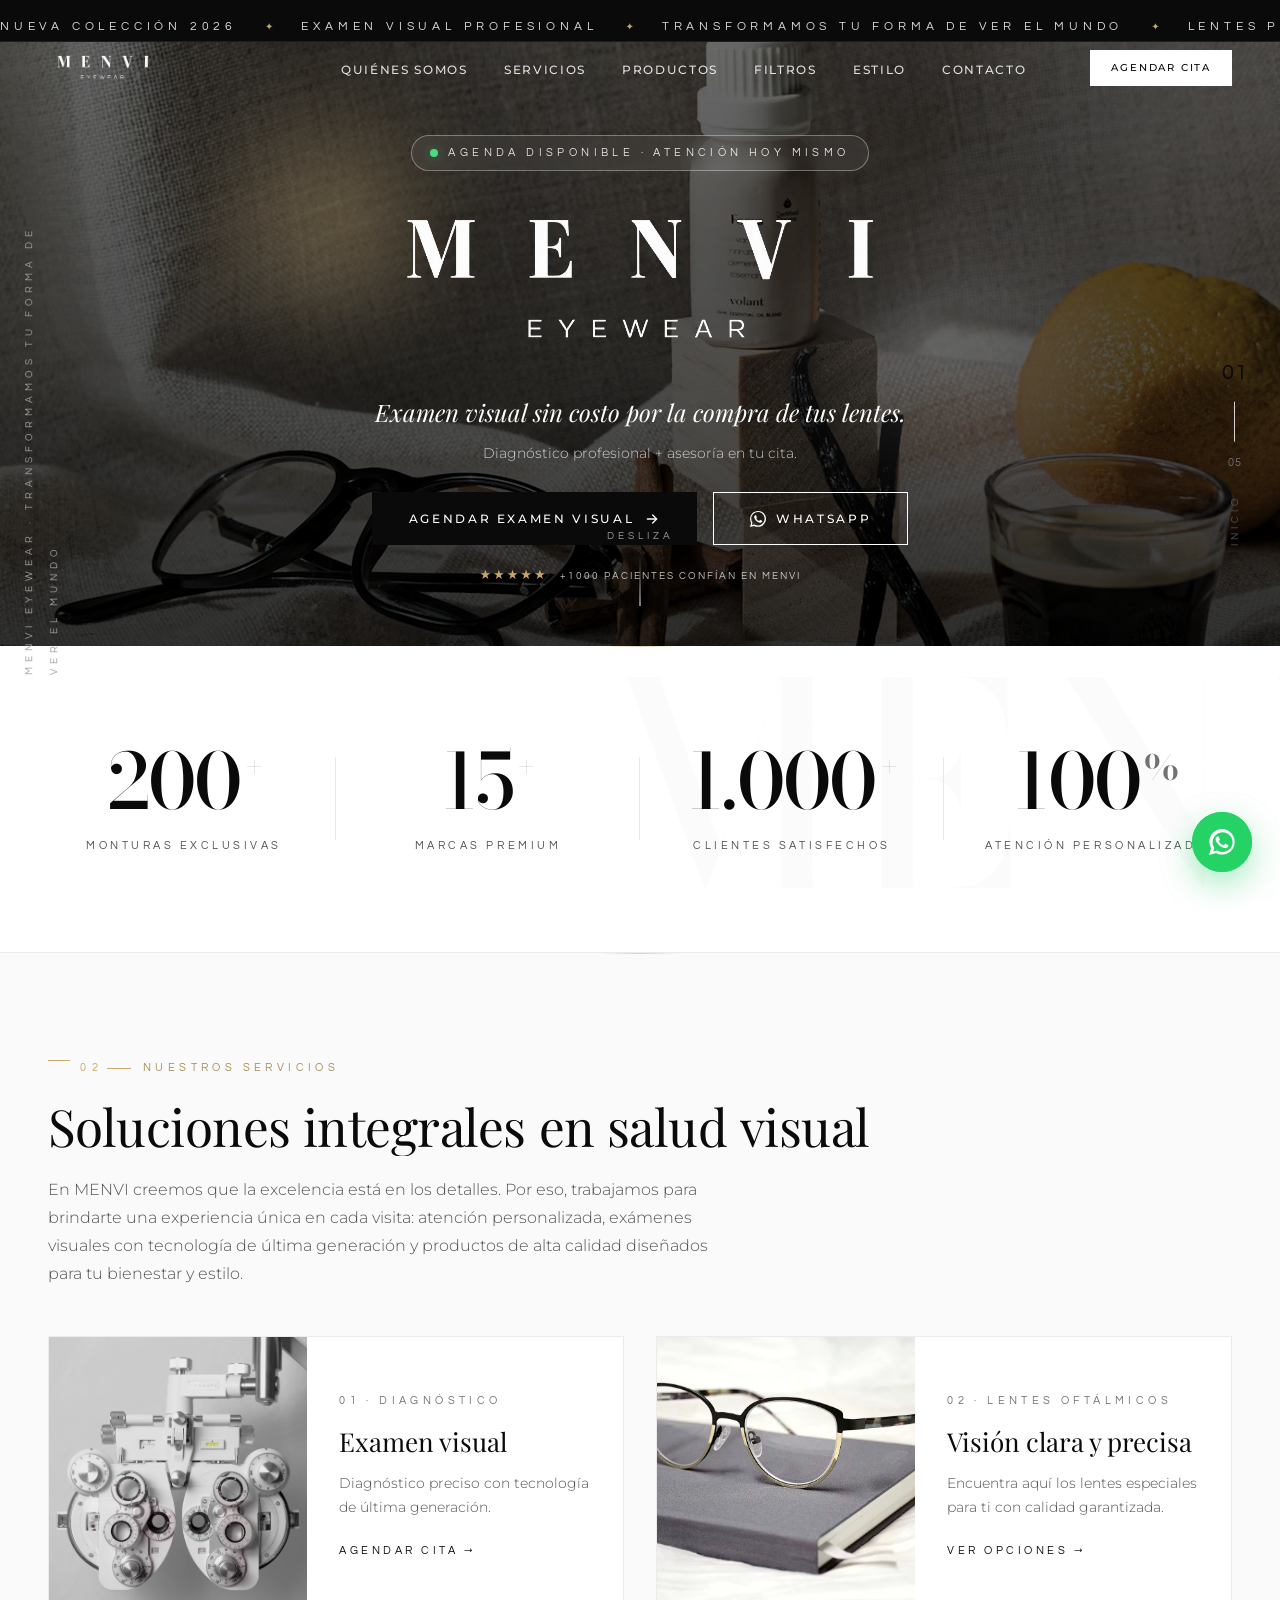
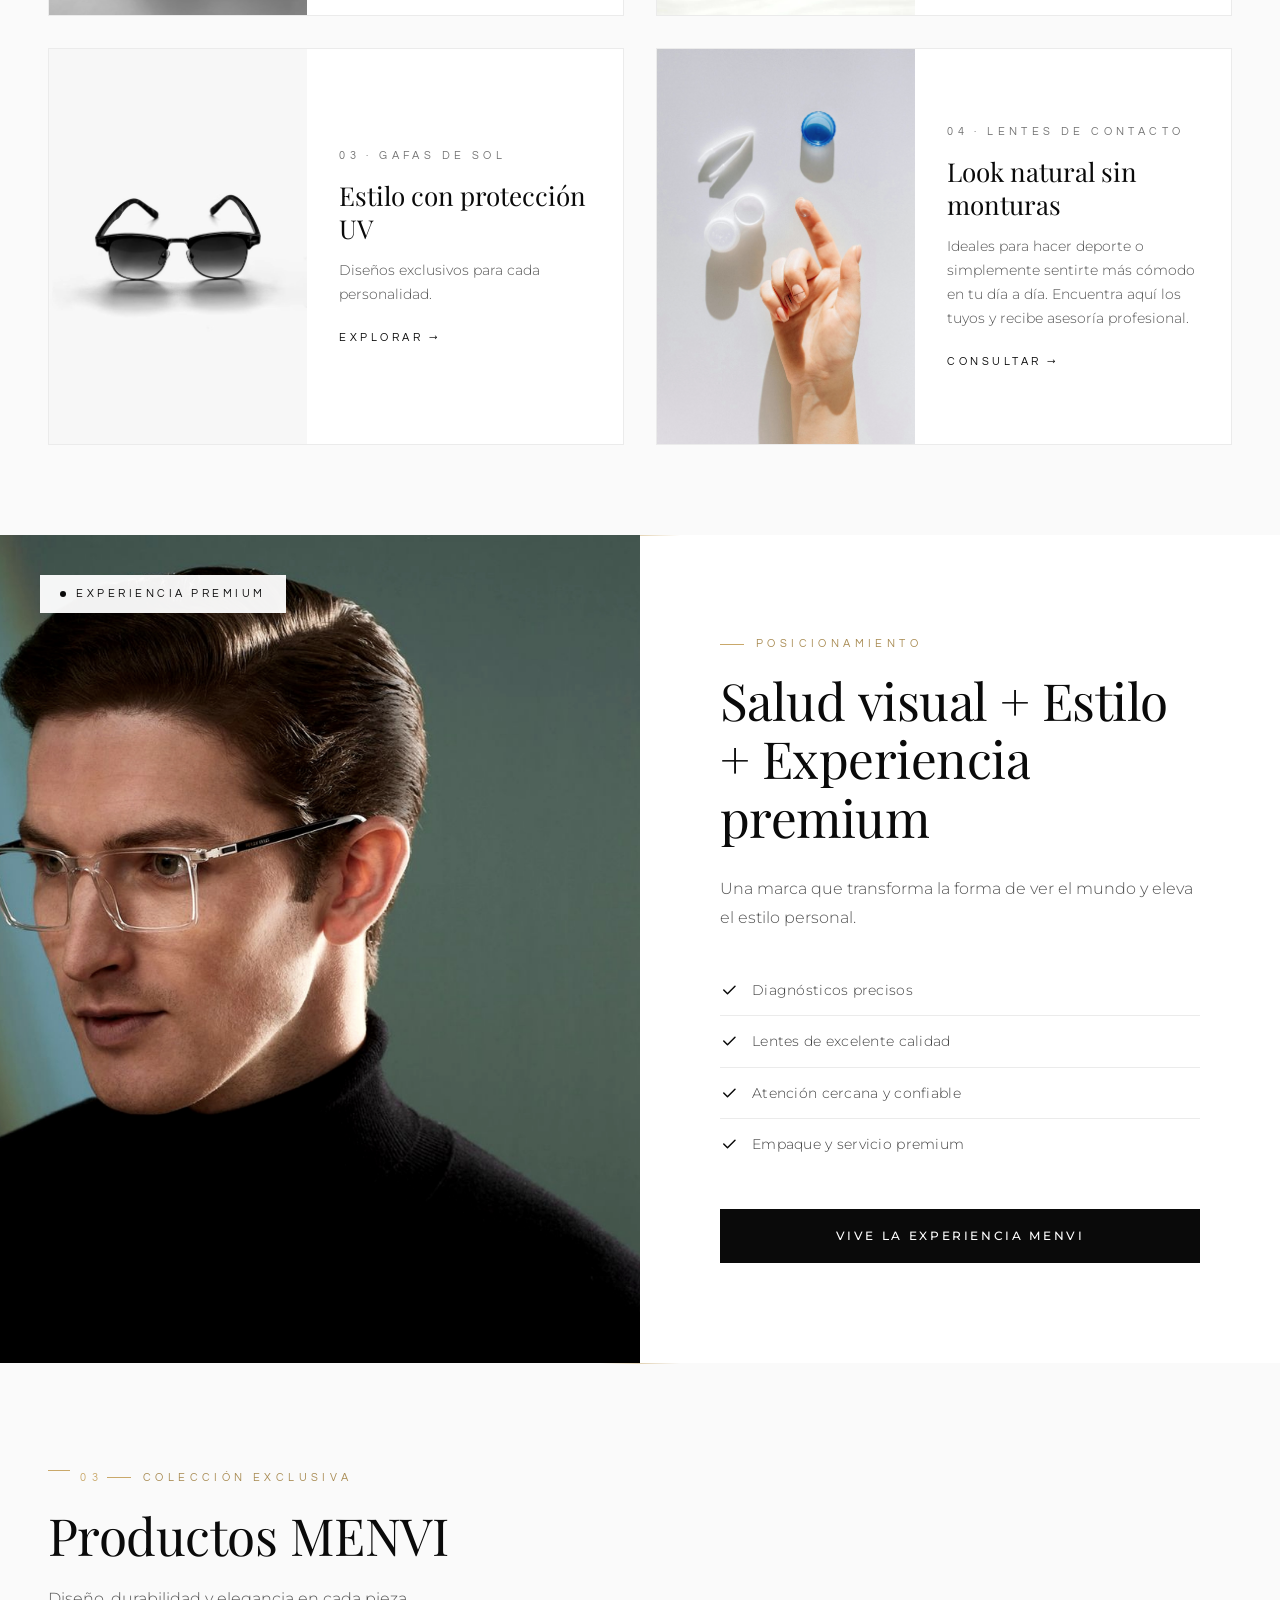
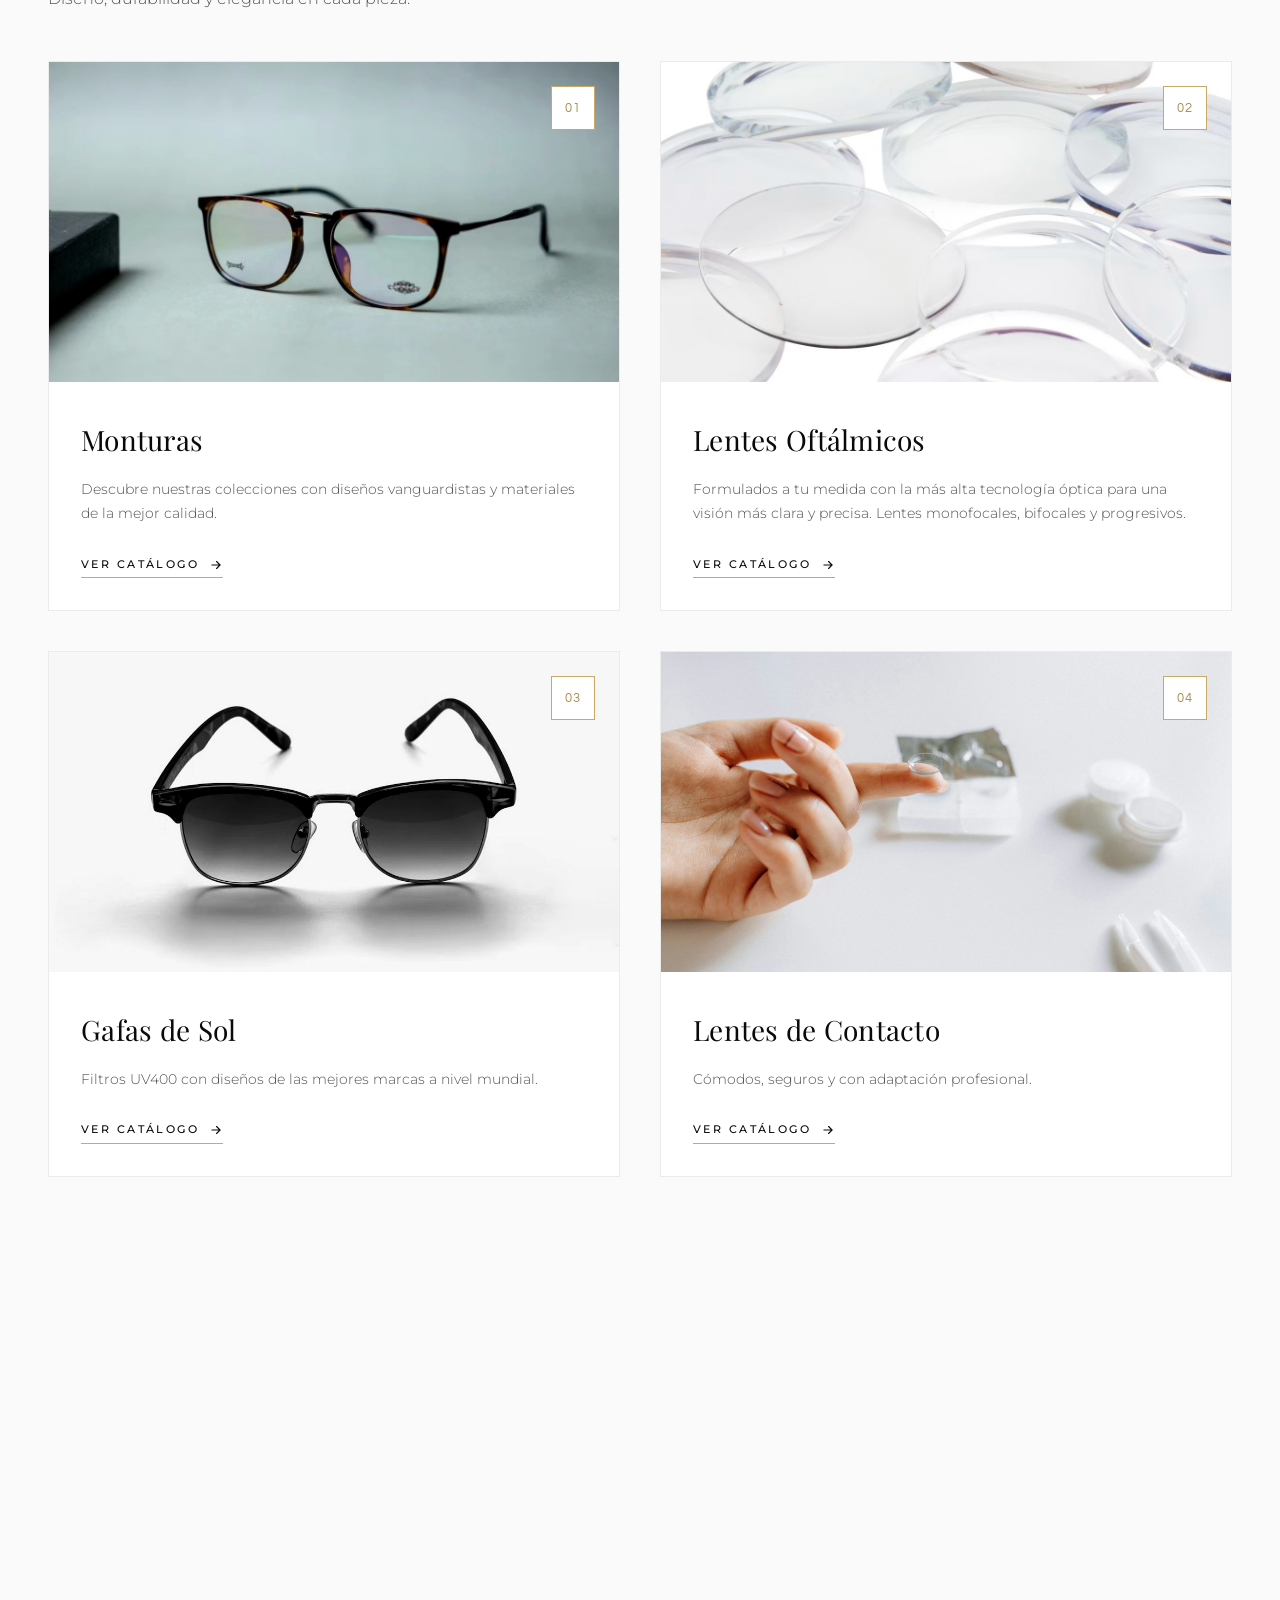
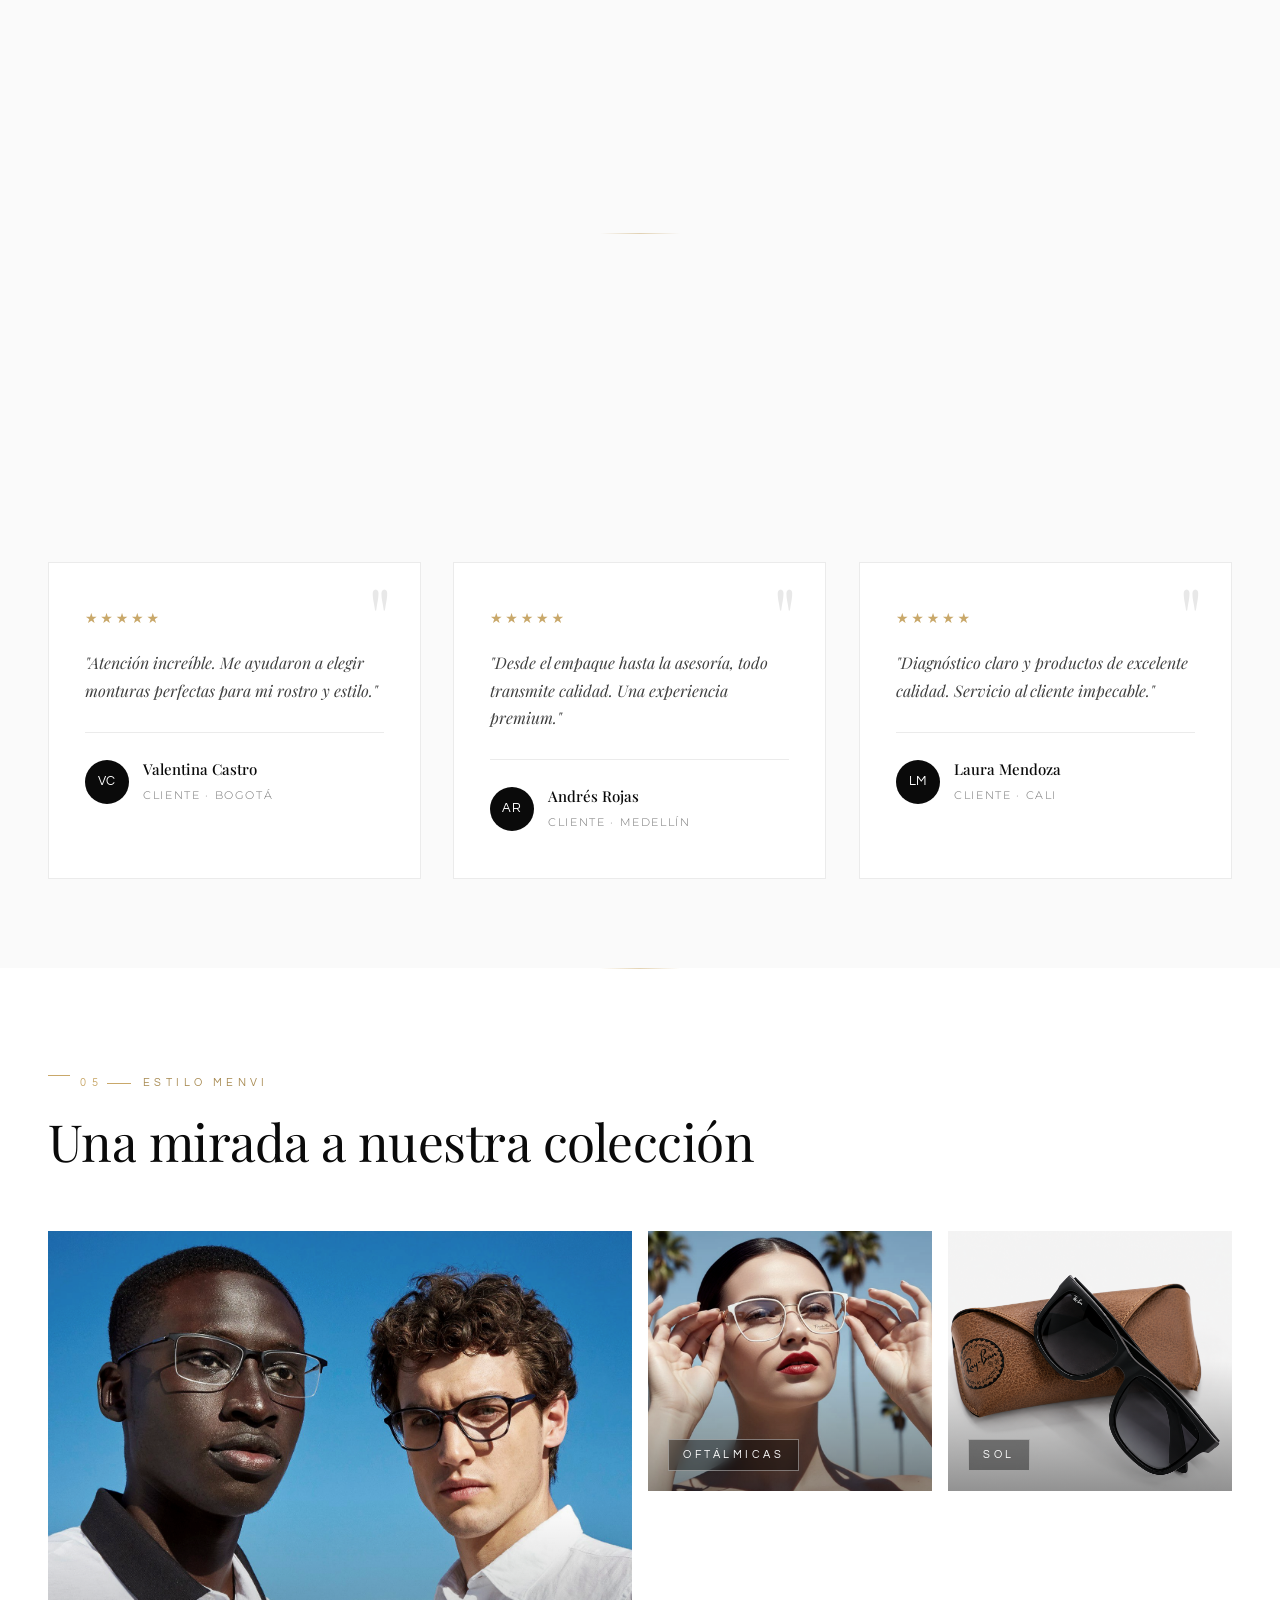
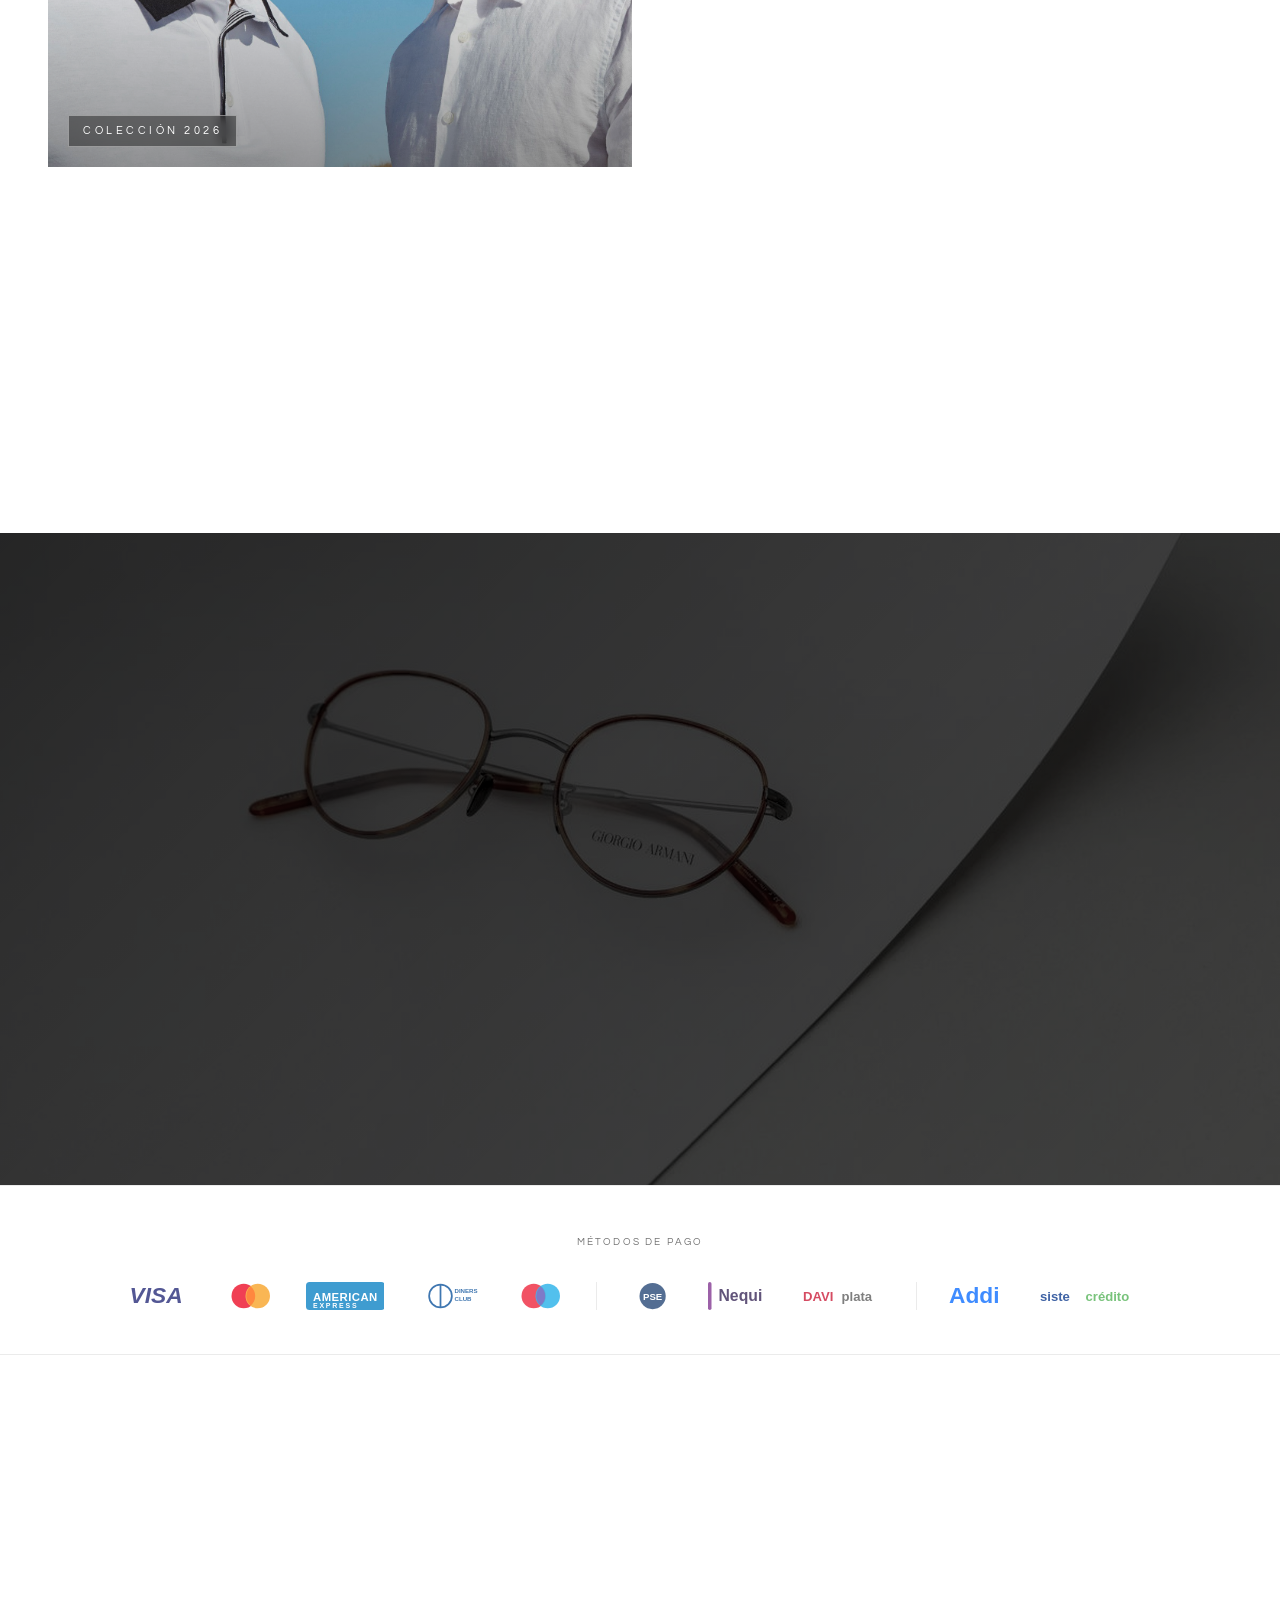
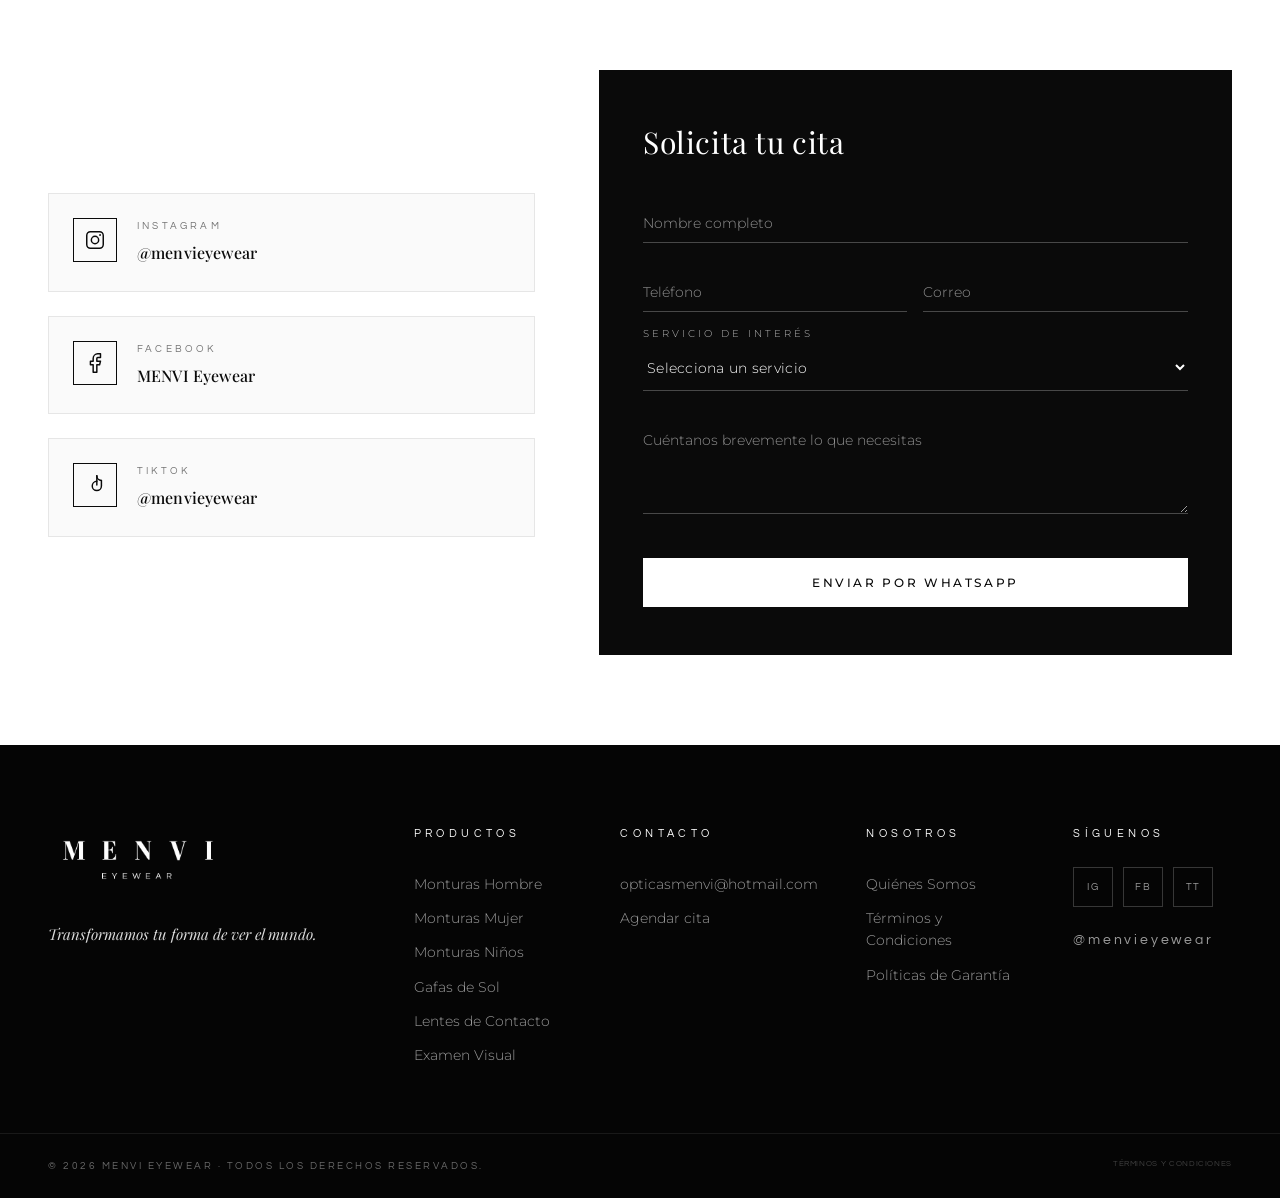
==== index.html @ a271e4ef "feat: columna NOSOTROS en footer con T&C y Políticas de Garantía Separa los enlaces legales de la co" ====
<!DOCTYPE html>
<html lang="es">
<head>
<meta charset="UTF-8" />
<meta name="viewport" content="width=device-width, initial-scale=1.0" />
<title>MENVI Eyewear · Óptica Premium · Transformamos tu forma de ver el mundo</title>
<meta name="description" content="MENVI Eyewear · Óptica moderna que integra salud visual, estilo y experiencia premium. Lentes oftálmicos y gafas de sol en Colombia." />
<link rel="preconnect" href="https://fonts.googleapis.com">
<link rel="preconnect" href="https://fonts.gstatic.com" crossorigin>
<link href="https://fonts.googleapis.com/css2?family=Bodoni+Moda:ital,opsz,wght@0,6..96,400;0,6..96,500;0,6..96,600;0,6..96,700;0,6..96,800;0,6..96,900;1,6..96,400&family=Playfair+Display:ital,wght@0,400;0,500;0,600;0,700;0,800;0,900;1,400&family=Montserrat:wght@200;300;400;500;600;700&family=Questrial&display=swap" rel="stylesheet">
<link rel="icon" type="image/png" href="LOGO.png" />
<link rel="apple-touch-icon" href="LOGO.png" />
<link rel="stylesheet" href="styles.css" />
</head>
<body>

<!-- SCROLL PROGRESS -->
<div class="scroll-progress" id="scrollProgress" aria-hidden="true"></div>

<!-- LOADER -->
<div class="loader" id="loader">
  <!-- Decorative corner brackets -->
  <span class="loader-corner loader-corner-tl"></span>
  <span class="loader-corner loader-corner-tr"></span>
  <span class="loader-corner loader-corner-bl"></span>
  <span class="loader-corner loader-corner-br"></span>

  <!-- Top label -->
  <span class="loader-top-label">M · E · N · V · I</span>

  <!-- Logo wrapper with reveal mask -->
  <div class="loader-logo">
    <div class="loader-logo-mask">
      <img src="LOGO.png" alt="MENVI Eyewear" class="loader-img" />
      <span class="loader-shimmer"></span>
    </div>
    <div class="loader-line"></div>
    <span class="loader-tagline">Transformamos tu forma de ver el mundo</span>
  </div>

  <!-- Bottom progress bar with percentage -->
  <div class="loader-progress">
    <div class="loader-bar"><div class="loader-bar-fill"></div></div>
    <span class="loader-counter" id="loaderCounter">00</span>
  </div>

  <!-- Bottom label -->
  <span class="loader-bottom-label">EYEWEAR · PREMIUM · 2026</span>
</div>

<!-- MARQUEE TICKER -->
<div class="marquee" aria-hidden="true">
  <div class="marquee-track">
    <span class="marquee-item">NUEVA COLECCIÓN 2026</span>
    <span class="marquee-dot">✦</span>
    <span class="marquee-item">EXAMEN VISUAL PROFESIONAL</span>
    <span class="marquee-dot">✦</span>
    <span class="marquee-item">TRANSFORMAMOS TU FORMA DE VER EL MUNDO</span>
    <span class="marquee-dot">✦</span>
    <span class="marquee-item">LENTES PREMIUM</span>
    <span class="marquee-dot">✦</span>
    <span class="marquee-item">DISEÑO EXCLUSIVO</span>
    <span class="marquee-dot">✦</span>
    <span class="marquee-item">NUEVA COLECCIÓN 2026</span>
    <span class="marquee-dot">✦</span>
    <span class="marquee-item">EXAMEN VISUAL PROFESIONAL</span>
    <span class="marquee-dot">✦</span>
    <span class="marquee-item">TRANSFORMAMOS TU FORMA DE VER EL MUNDO</span>
    <span class="marquee-dot">✦</span>
    <span class="marquee-item">LENTES PREMIUM</span>
    <span class="marquee-dot">✦</span>
    <span class="marquee-item">DISEÑO EXCLUSIVO</span>
    <span class="marquee-dot">✦</span>
  </div>
</div>

<!-- NAV -->
<nav class="nav" id="nav">
  <div class="nav-inner">
    <a href="#top" class="logo">
      <img src="LOGO.png" alt="MENVI Eyewear" class="logo-img" />
    </a>
    <ul class="nav-links">
      <li><a href="quienes-somos.html">Quiénes Somos</a></li>
      <li><a href="#servicios">Servicios</a></li>
      <li><a href="#productos">Productos</a></li>
      <li><a href="filtros.html">Filtros</a></li>
      <li><a href="#galeria">Estilo</a></li>
      <li><a href="#contacto">Contacto</a></li>
    </ul>
    <a href="#contacto" class="nav-cta">
      Agendar cita
    </a>
    <button class="nav-burger" id="burger" aria-label="Menú"><span></span><span></span><span></span></button>
  </div>
</nav>

<!-- VERTICAL BRAND STRIPE -->
<aside class="side-stripe" aria-hidden="true">
  <span class="side-stripe-text">MENVI EYEWEAR · TRANSFORMAMOS TU FORMA DE VER EL MUNDO</span>
</aside>

<!-- SIDE SECTION INDICATOR -->
<div class="side-indicator" id="sideIndicator" aria-hidden="true">
  <span class="side-num">01</span>
  <span class="side-divider"></span>
  <span class="side-total">06</span>
  <span class="side-label">Inicio</span>
</div>

<!-- HERO -->
<section class="hero" id="top">
  <div class="hero-bg">
    <img src="imgs2/p1-000.jpg" alt="MENVI Eyewear - Gafas premium" style="object-position: 25% 75%" />
    <div class="hero-overlay"></div>
  </div>

  <div class="hero-watermark" aria-hidden="true">MENVI</div>

  <!-- Lens flare effect -->
  <div class="lens-flare" aria-hidden="true">
    <span class="lens-flare-1"></span>
    <span class="lens-flare-2"></span>
  </div>

  <div class="hero-content">
    <span class="hero-badge">
      <span class="hero-badge-dot"></span>
      Agenda disponible · Atención hoy mismo
    </span>
    <h1 class="hero-title">
      <img src="LOGO.png" alt="MENVI Eyewear" class="hero-logo-img" />
    </h1>
    <p class="hero-sub" data-split>Examen visual sin costo por la compra de tus lentes.</p>
    <p class="hero-desc">Diagnóstico profesional + asesoría en tu cita.</p>
    <div class="hero-actions">
      <a href="#contacto" class="btn btn-dark btn-magnetic btn-pulse">
        <span>Agendar examen visual</span>
        <svg viewBox="0 0 24 24" fill="none"><path d="M5 12h14M13 6l6 6-6 6" stroke="currentColor" stroke-width="2" stroke-linecap="round"/></svg>
      </a>
      <a href="https://wa.me/573024628165?text=Hola%20MENVI%2C%20quiero%20agendar%20un%20examen%20visual" class="btn btn-outline-light btn-magnetic">
        <svg viewBox="0 0 24 24" fill="currentColor" style="width:16px;height:16px"><path d="M17.5 14.4c-.3-.1-1.7-.8-1.9-.9-.3-.1-.5-.1-.7.1-.2.3-.8.9-.9 1.1-.2.2-.3.2-.6.1-.3-.1-1.2-.4-2.3-1.4-.9-.8-1.4-1.7-1.6-2-.2-.3 0-.5.1-.6.1-.1.3-.3.4-.5.1-.2.2-.3.3-.5.1-.2 0-.4 0-.5-.1-.1-.7-1.7-.9-2.3-.2-.6-.5-.5-.7-.5h-.6c-.2 0-.5.1-.8.4-.3.3-1 1-1 2.5 0 1.5 1.1 2.9 1.2 3.1.1.2 2.1 3.2 5.1 4.5.7.3 1.3.5 1.7.6.7.2 1.4.2 1.9.1.6-.1 1.7-.7 2-1.4.3-.7.3-1.3.2-1.4 0-.1-.3-.2-.6-.4z"/><path d="M20.5 3.5C18.3 1.2 15.3 0 12.1 0 5.5 0 .1 5.4.1 12c0 2.1.6 4.2 1.6 6L0 24l6.2-1.6c1.7.9 3.7 1.4 5.8 1.4 6.6 0 12-5.4 12-12 0-3.2-1.2-6.2-3.5-8.3zM12.1 21.8c-1.9 0-3.7-.5-5.3-1.5l-.4-.2-3.7 1 1-3.6-.2-.4c-1.1-1.7-1.6-3.6-1.6-5.6 0-5.5 4.5-10 10-10 2.7 0 5.2 1 7.1 2.9 1.9 1.9 2.9 4.4 2.9 7.1.1 5.5-4.4 10.3-9.8 10.3z"/></svg>
        <span>WhatsApp</span>
      </a>
    </div>
    <div class="hero-trust">
      <div class="hero-trust-stars">★★★★★</div>
      <span>+1000 pacientes confían en MENVI</span>
    </div>
  </div>

  <div class="hero-scroll">
    <span>Desliza</span>
    <div class="hero-scroll-line"></div>
  </div>
</section>

<!-- STATS SECTION -->
<section class="stats">
  <div class="container">
    <div class="stats-grid">
      <div class="stat">
        <div class="stat-num"><span class="num" data-count="200">0</span><i>+</i></div>
        <div class="stat-label">Monturas exclusivas</div>
      </div>
      <div class="stat">
        <div class="stat-num"><span class="num" data-count="15">0</span><i>+</i></div>
        <div class="stat-label">Marcas premium</div>
      </div>
      <div class="stat">
        <div class="stat-num"><span class="num" data-count="1000">0</span><i>+</i></div>
        <div class="stat-label">Clientes satisfechos</div>
      </div>
      <div class="stat">
        <div class="stat-num"><span class="num" data-count="100">0</span><i>%</i></div>
        <div class="stat-label">Atención personalizada</div>
      </div>
    </div>
  </div>
</section>

<!-- SERVICIOS -->
<section class="servicios" id="servicios">
  <div class="container">
    <div class="section-head" data-num="02">
      <span class="kicker">Nuestros servicios</span>
      <h2 class="section-title">Soluciones integrales en salud visual</h2>
      <p class="section-sub">En MENVI creemos que la excelencia está en los detalles. Por eso, trabajamos para brindarte una experiencia única en cada visita: atención personalizada, exámenes visuales con tecnología de última generación y productos de alta calidad diseñados para tu bienestar y estilo.</p>
    </div>

    <div class="h-scroll svc-grid">

      <a href="#contacto" class="svc-card">
        <div class="svc-card-img">
          <img src="imgs2/examen-visual.jpg" alt="Examen visual MENVI" loading="lazy" />
        </div>
        <div class="svc-card-body">
          <div class="svc-card-num">01 · Diagnóstico</div>
          <h3 class="svc-card-title">Examen visual</h3>
          <p class="svc-card-text">Diagnóstico preciso con tecnología de última generación.</p>
          <span class="svc-card-link">Agendar cita →</span>
        </div>
      </a>

      <a href="#productos" class="svc-card">
        <div class="svc-card-img">
          <img src="imgs2/p1-004.jpg" alt="Lentes oftálmicos" loading="lazy" />
        </div>
        <div class="svc-card-body">
          <div class="svc-card-num">02 · Lentes oftálmicos</div>
          <h3 class="svc-card-title">Visión clara y precisa</h3>
          <p class="svc-card-text">Encuentra aquí los lentes especiales para ti con calidad garantizada.</p>
          <span class="svc-card-link">Ver opciones →</span>
        </div>
      </a>

      <a href="#productos" class="svc-card">
        <div class="svc-card-img">
          <img src="imgs2/p2-000.jpg" alt="Gafas de sol premium" loading="lazy" />
        </div>
        <div class="svc-card-body">
          <div class="svc-card-num">03 · Gafas de sol</div>
          <h3 class="svc-card-title">Estilo con protección UV</h3>
          <p class="svc-card-text">Diseños exclusivos para cada personalidad.</p>
          <span class="svc-card-link">Explorar →</span>
        </div>
      </a>

      <a href="#contacto" class="svc-card">
        <div class="svc-card-img">
          <img src="imgs2/p2-006.jpg" alt="Lentes de contacto MENVI" loading="lazy" />
        </div>
        <div class="svc-card-body">
          <div class="svc-card-num">04 · Lentes de contacto</div>
          <h3 class="svc-card-title">Look natural sin monturas</h3>
          <p class="svc-card-text">Ideales para hacer deporte o simplemente sentirte más cómodo en tu día a día. Encuentra aquí los tuyos y recibe asesoría profesional.</p>
          <span class="svc-card-link">Consultar →</span>
        </div>
      </a>

    </div>
  </div>
</section>

<!-- PROPUESTA / SPLIT -->
<section class="propuesta">
  <div class="propuesta-wrap">
    <div class="propuesta-img">
      <img src="imgs2/p2-012.jpg" alt="MENVI Eyewear experiencia" loading="lazy" />
      <div class="propuesta-tag">
        <span class="dot"></span>
        Experiencia Premium
      </div>
    </div>
    <div class="propuesta-content">
      <span class="kicker">Posicionamiento</span>
      <h2 class="section-title">Salud visual <span class="plus">+</span> Estilo <span class="plus">+</span> Experiencia premium</h2>
      <p class="propuesta-text">Una marca que transforma la forma de ver el mundo y eleva el estilo personal.</p>
      <ul class="propuesta-list">
        <li><svg viewBox="0 0 24 24" fill="none"><path d="M5 12l5 5L20 7" stroke="currentColor" stroke-width="2" stroke-linecap="round" stroke-linejoin="round"/></svg>Diagnósticos precisos</li>
        <li><svg viewBox="0 0 24 24" fill="none"><path d="M5 12l5 5L20 7" stroke="currentColor" stroke-width="2" stroke-linecap="round" stroke-linejoin="round"/></svg>Lentes de excelente calidad</li>
        <li><svg viewBox="0 0 24 24" fill="none"><path d="M5 12l5 5L20 7" stroke="currentColor" stroke-width="2" stroke-linecap="round" stroke-linejoin="round"/></svg>Atención cercana y confiable</li>
        <li><svg viewBox="0 0 24 24" fill="none"><path d="M5 12l5 5L20 7" stroke="currentColor" stroke-width="2" stroke-linecap="round" stroke-linejoin="round"/></svg>Empaque y servicio premium</li>
      </ul>
      <a href="#contacto" class="btn btn-dark">Vive la experiencia MENVI</a>
    </div>
  </div>
</section>

<!-- PRODUCTOS -->
<section class="productos" id="productos">
  <div class="productos-wrap">
    <div class="section-head" data-num="03">
      <span class="kicker">Colección exclusiva</span>
      <h2 class="section-title">Productos MENVI</h2>
      <p class="section-sub">Diseño, durabilidad y elegancia en cada pieza.</p>
    </div>

    <div class="h-scroll prod-grid">

      <article class="prod-card">
        <div class="prod-card-img">
          <img src="imgs2/p1-002.jpg" alt="Monturas oftálmicas" loading="lazy" />
          <span class="prod-card-badge">01</span>
        </div>
        <div class="prod-card-body">
          <h3 class="prod-card-title">Monturas</h3>
          <p class="prod-card-text">Descubre nuestras colecciones con diseños vanguardistas y materiales de la mejor calidad.</p>
          <a href="#contacto" class="btn-link">Ver catálogo
            <svg viewBox="0 0 24 24" fill="none"><path d="M5 12h14M13 6l6 6-6 6" stroke="currentColor" stroke-width="2" stroke-linecap="round"/></svg>
          </a>
        </div>
      </article>

      <article class="prod-card">
        <div class="prod-card-img">
          <img src="imgs2/oftalmicos.png" alt="Lentes oftálmicos" loading="lazy" />
          <span class="prod-card-badge">02</span>
        </div>
        <div class="prod-card-body">
          <h3 class="prod-card-title">Lentes Oftálmicos</h3>
          <p class="prod-card-text">Formulados a tu medida con la más alta tecnología óptica para una visión más clara y precisa. Lentes monofocales, bifocales y progresivos.</p>
          <a href="#contacto" class="btn-link">Ver catálogo
            <svg viewBox="0 0 24 24" fill="none"><path d="M5 12h14M13 6l6 6-6 6" stroke="currentColor" stroke-width="2" stroke-linecap="round"/></svg>
          </a>
        </div>
      </article>

      <article class="prod-card">
        <div class="prod-card-img">
          <img src="imgs2/p2-000.jpg" alt="Gafas de sol" loading="lazy" />
          <span class="prod-card-badge">03</span>
        </div>
        <div class="prod-card-body">
          <h3 class="prod-card-title">Gafas de Sol</h3>
          <p class="prod-card-text">Filtros UV400 con diseños de las mejores marcas a nivel mundial.</p>
          <a href="#contacto" class="btn-link">Ver catálogo
            <svg viewBox="0 0 24 24" fill="none"><path d="M5 12h14M13 6l6 6-6 6" stroke="currentColor" stroke-width="2" stroke-linecap="round"/></svg>
          </a>
        </div>
      </article>

      <article class="prod-card">
        <div class="prod-card-img">
          <img src="imgs2/p2-007.jpg" alt="Lentes de contacto" loading="lazy" />
          <span class="prod-card-badge">04</span>
        </div>
        <div class="prod-card-body">
          <h3 class="prod-card-title">Lentes de Contacto</h3>
          <p class="prod-card-text">Cómodos, seguros y con adaptación profesional.</p>
          <a href="#contacto" class="btn-link">Ver catálogo
            <svg viewBox="0 0 24 24" fill="none"><path d="M5 12h14M13 6l6 6-6 6" stroke="currentColor" stroke-width="2" stroke-linecap="round"/></svg>
          </a>
        </div>
      </article>

      <article class="prod-card">
        <div class="prod-card-img">
          <img src="imgs2/filtros.png" alt="Filtros para lentes" loading="lazy" style="object-position: center" />
          <span class="prod-card-badge">05</span>
        </div>
        <div class="prod-card-body">
          <h3 class="prod-card-title">Filtros</h3>
          <p class="prod-card-text">Antirreflejo, fotosensible, transitions, filtro azul, rojo, amarillo y naranja.</p>
          <a href="#contacto" class="btn-link">Ver catálogo
            <svg viewBox="0 0 24 24" fill="none"><path d="M5 12h14M13 6l6 6-6 6" stroke="currentColor" stroke-width="2" stroke-linecap="round"/></svg>
          </a>
        </div>
      </article>

    </div>
  </div>
</section>

<!-- TESTIMONIOS -->
<section class="testimonios">
  <div class="testimonios-wrap">
    <div class="section-head center" data-num="04">
      <span class="kicker">Experiencias reales</span>
      <h2 class="section-title">Lo que dicen nuestros pacientes</h2>
    </div>

    <div class="h-scroll test-grid">

      <article class="test-card">
        <div class="test-stars">★★★★★</div>
        <p class="test-text">"Atención increíble. Me ayudaron a elegir monturas perfectas para mi rostro y estilo."</p>
        <div class="test-author">
          <div class="test-avatar">VC</div>
          <div>
            <b>Valentina Castro</b>
            <span>Cliente · Bogotá</span>
          </div>
        </div>
      </article>

      <article class="test-card">
        <div class="test-stars">★★★★★</div>
        <p class="test-text">"Desde el empaque hasta la asesoría, todo transmite calidad. Una experiencia premium."</p>
        <div class="test-author">
          <div class="test-avatar">AR</div>
          <div>
            <b>Andrés Rojas</b>
            <span>Cliente · Medellín</span>
          </div>
        </div>
      </article>

      <article class="test-card">
        <div class="test-stars">★★★★★</div>
        <p class="test-text">"Diagnóstico claro y productos de excelente calidad. Servicio al cliente impecable."</p>
        <div class="test-author">
          <div class="test-avatar">LM</div>
          <div>
            <b>Laura Mendoza</b>
            <span>Cliente · Cali</span>
          </div>
        </div>
      </article>

    </div>
  </div>
</section>

<!-- GALERIA -->
<section class="galeria" id="galeria">
  <div class="galeria-wrap">
    <div class="section-head" data-num="05">
      <span class="kicker">Estilo MENVI</span>
      <h2 class="section-title">Una mirada a nuestra colección</h2>
    </div>

    <div class="h-scroll h-scroll-pair gal-grid">
      <div class="gal-item wide">
        <img src="imgs2/p2-011.jpg" alt="Colección MENVI" loading="lazy" />
        <span class="gal-item-tag">Colección 2026</span>
      </div>
      <div class="gal-item">
        <img src="imgs2/p2-003.jpg" alt="Monturas elegantes" loading="lazy" />
        <span class="gal-item-tag">Oftálmicas</span>
      </div>
      <div class="gal-item">
        <img src="imgs2/sol1.png" alt="Gafas de sol" loading="lazy" />
        <span class="gal-item-tag">Sol</span>
      </div>
      <div class="gal-item">
        <img src="imgs2/p1-005.jpg" alt="Detalle premium" loading="lazy" />
        <span class="gal-item-tag">Premium</span>
      </div>
      <div class="gal-item">
        <img src="imgs2/p1-009.jpg" alt="Monturas modernas" loading="lazy" />
        <span class="gal-item-tag">Modernas</span>
      </div>
      <div class="gal-item">
        <img src="imgs2/p2-001.jpg" alt="Estilo MENVI" loading="lazy" />
        <span class="gal-item-tag">Estilo</span>
      </div>
      <div class="gal-item">
        <img src="imgs2/p2-009.jpg" alt="Lentes de contacto" loading="lazy" />
        <span class="gal-item-tag">Contacto</span>
      </div>
    </div>
  </div>
</section>

<!-- CTA BANNER -->
<section class="cta-banner">
  <div class="cta-banner-wrap">
    <div class="cta-banner-bg" aria-hidden="true">
      <img src="imgs2/p1-003.jpg" alt="" loading="lazy" />
    </div>
    <div class="cta-banner-content">
      <span class="cta-banner-kicker">⏱ Oferta por tiempo limitado</span>
      <h2 class="cta-banner-title">Examen visual <em>sin costo</em><br/>por la compra de tus lentes</h2>
      <p class="cta-banner-text">Agenda tu cita y obtén un <strong>10% de descuento</strong>.</p>
      <div class="cta-banner-actions">
        <a href="#contacto" class="btn btn-light btn-magnetic btn-pulse">
          <span>Reservar mi cupo</span>
          <svg viewBox="0 0 24 24" fill="none"><path d="M5 12h14M13 6l6 6-6 6" stroke="currentColor" stroke-width="2" stroke-linecap="round"/></svg>
        </a>
        <a href="https://wa.me/573024628165?text=Hola%20MENVI%2C%20quiero%20aprovechar%20la%20oferta" class="btn btn-outline-light">
          <span>Escribir por WhatsApp</span>
        </a>
      </div>
    </div>
  </div>
</section>

<!-- MEDIOS DE PAGO -->
<section class="pagos">
  <div class="container">
    <p class="pagos-label">Métodos de pago</p>
    <div class="pagos-track">

      <!-- Visa -->
      <div class="pago-item">
        <svg viewBox="0 0 80 32" fill="none" xmlns="http://www.w3.org/2000/svg">
          <text x="4" y="24" font-family="Arial,sans-serif" font-size="26" font-weight="900" font-style="italic" fill="#1A1F71">VISA</text>
        </svg>
      </div>

      <!-- Mastercard -->
      <div class="pago-item">
        <svg viewBox="0 0 52 32" xmlns="http://www.w3.org/2000/svg">
          <circle cx="18" cy="16" r="14" fill="#EB001B"/>
          <circle cx="34" cy="16" r="14" fill="#F79E1B"/>
          <path d="M26 5.2a14 14 0 0 1 0 21.6A14 14 0 0 1 26 5.2z" fill="#FF5F00"/>
        </svg>
      </div>

      <!-- American Express -->
      <div class="pago-item pago-amex">
        <svg viewBox="0 0 90 32" xmlns="http://www.w3.org/2000/svg">
          <rect width="90" height="32" rx="4" fill="#007BC1"/>
          <text x="8" y="22" font-family="Arial,sans-serif" font-size="13" font-weight="800" fill="white" letter-spacing="0.5">AMERICAN</text>
          <text x="8" y="30" font-family="Arial,sans-serif" font-size="8" font-weight="700" fill="white" letter-spacing="2">EXPRESS</text>
        </svg>
      </div>

      <!-- Diners Club -->
      <div class="pago-item">
        <svg viewBox="0 0 80 32" xmlns="http://www.w3.org/2000/svg">
          <circle cx="28" cy="16" r="13" fill="none" stroke="#004A97" stroke-width="2"/>
          <line x1="28" y1="3" x2="28" y2="29" stroke="#004A97" stroke-width="2"/>
          <text x="44" y="13" font-family="Arial,sans-serif" font-size="7" font-weight="700" fill="#004A97">DINERS</text>
          <text x="44" y="22" font-family="Arial,sans-serif" font-size="7" font-weight="700" fill="#004A97">CLUB</text>
        </svg>
      </div>

      <!-- Maestro -->
      <div class="pago-item">
        <svg viewBox="0 0 52 32" xmlns="http://www.w3.org/2000/svg">
          <circle cx="18" cy="16" r="14" fill="#EB001B" opacity="0.9"/>
          <circle cx="34" cy="16" r="14" fill="#00A2E5" opacity="0.9"/>
          <path d="M26 5.2a14 14 0 0 1 0 21.6A14 14 0 0 1 26 5.2z" fill="#7B1FA2" opacity="0.6"/>
        </svg>
      </div>

      <!-- Separador -->
      <div class="pago-sep"></div>

      <!-- PSE -->
      <div class="pago-item">
        <svg viewBox="0 0 54 32" xmlns="http://www.w3.org/2000/svg">
          <circle cx="27" cy="16" r="15" fill="#1B3E6F"/>
          <text x="27" y="21" font-family="Arial,sans-serif" font-size="11" font-weight="800" fill="white" text-anchor="middle">PSE</text>
        </svg>
      </div>

      <!-- Nequi -->
      <div class="pago-item">
        <svg viewBox="0 0 72 32" xmlns="http://www.w3.org/2000/svg">
          <rect width="4" height="32" rx="2" fill="#7B2D8B"/>
          <text x="12" y="22" font-family="Arial,sans-serif" font-size="18" font-weight="800" fill="#2D1B4E">Nequi</text>
        </svg>
      </div>

      <!-- DaviPlata -->
      <div class="pago-item">
        <svg viewBox="0 0 92 32" xmlns="http://www.w3.org/2000/svg">
          <text x="0" y="22" font-family="Arial,sans-serif" font-size="15" font-weight="900" fill="#C8102E">DAVI</text>
          <text x="44" y="22" font-family="Arial,sans-serif" font-size="15" font-weight="700" fill="#555">plata</text>
        </svg>
      </div>

      <!-- Separador -->
      <div class="pago-sep"></div>

      <!-- Addi -->
      <div class="pago-item">
        <svg viewBox="0 0 68 32" xmlns="http://www.w3.org/2000/svg">
          <text x="0" y="24" font-family="Arial,sans-serif" font-size="26" font-weight="900" fill="#0066FF">Addi</text>
        </svg>
      </div>

      <!-- Sistecrédito -->
      <div class="pago-item">
        <svg viewBox="0 0 130 32" xmlns="http://www.w3.org/2000/svg">
          <text x="0" y="22" font-family="Arial,sans-serif" font-size="15" font-weight="900" fill="#003087">siste</text>
          <text x="52" y="22" font-family="Arial,sans-serif" font-size="15" font-weight="900" fill="#4CAF50">crédito</text>
        </svg>
      </div>

    </div>
  </div>
</section>

<!-- CONTACTO -->
<section class="contacto" id="contacto">
  <div class="contacto-wrap">
    <div class="section-head center">
      <span class="kicker">Hablemos</span>
      <h2 class="section-title">Agenda tu examen visual</h2>
      <p class="section-sub">Cuéntanos sobre ti y nos pondremos en contacto.</p>
    </div>

    <div class="contacto-grid">
      <div class="contacto-info">
        <div class="contacto-item">
          <div class="contacto-icon">
            <svg viewBox="0 0 24 24" fill="none"><rect x="2" y="4" width="20" height="16" rx="2" stroke="currentColor" stroke-width="1.6"/><polyline points="22,6 12,13 2,6" stroke="currentColor" stroke-width="1.6" fill="none"/></svg>
          </div>
          <div>
            <small>Correo electrónico</small>
            <b>opticasmenvi@hotmail.com</b>
          </div>
        </div>
        <a href="https://www.instagram.com/menvieyewear/" class="contacto-item" target="_blank" rel="noopener">
          <div class="contacto-icon">
            <svg viewBox="0 0 24 24" fill="none"><rect x="3" y="3" width="18" height="18" rx="4" stroke="currentColor" stroke-width="1.6"/><circle cx="12" cy="12" r="4" stroke="currentColor" stroke-width="1.6"/><circle cx="17.5" cy="6.5" r="1" fill="currentColor"/></svg>
          </div>
          <div>
            <small>Instagram</small>
            <b>@menvieyewear</b>
          </div>
        </a>
        <div class="contacto-item">
          <div class="contacto-icon">
            <svg viewBox="0 0 24 24" fill="none"><path d="M18 2h-3a5 5 0 00-5 5v3H7v4h3v8h4v-8h3l1-4h-4V7a1 1 0 011-1h3V2z" stroke="currentColor" stroke-width="1.6" stroke-linejoin="round"/></svg>
          </div>
          <div>
            <small>Facebook</small>
            <b>MENVI Eyewear</b>
          </div>
        </div>
        <div class="contacto-item">
          <div class="contacto-icon">
            <svg viewBox="0 0 24 24" fill="none"><path d="M19 7v6a5 5 0 11-5-5" stroke="currentColor" stroke-width="1.6" stroke-linecap="round"/><path d="M14 2v10" stroke="currentColor" stroke-width="1.6" stroke-linecap="round"/><path d="M14 2a5 5 0 005 5" stroke="currentColor" stroke-width="1.6" stroke-linecap="round"/></svg>
          </div>
          <div>
            <small>TikTok</small>
            <b>@menvieyewear</b>
          </div>
        </div>
      </div>

      <form class="contacto-form" id="citaForm" onsubmit="enviarCitaWA(event)">
        <h3>Solicita tu cita</h3>
        <div class="field">
          <input type="text" name="nombre" required placeholder=" " />
          <label>Nombre completo</label>
        </div>
        <div class="field-row">
          <div class="field">
            <input type="tel" name="telefono" required placeholder=" " />
            <label>Teléfono</label>
          </div>
          <div class="field">
            <input type="email" name="correo" required placeholder=" " />
            <label>Correo</label>
          </div>
        </div>
        <div class="field">
          <select name="servicio" required>
            <option value="">Selecciona un servicio</option>
            <option>Examen visual</option>
            <option>Monturas</option>
            <option>Gafas de sol</option>
            <option>Lentes de contacto</option>
            <option>Otra consulta</option>
          </select>
          <label class="floating">Servicio de interés</label>
        </div>
        <div class="field">
          <textarea name="mensaje" rows="4" placeholder=" "></textarea>
          <label>Cuéntanos brevemente lo que necesitas</label>
        </div>
        <button type="submit" class="btn btn-dark btn-full">Enviar por WhatsApp</button>
      </form>
    </div>
  </div>
</section>

<!-- FOOTER -->
<footer class="footer">
  <div class="footer-inner">
    <div class="footer-col footer-col-brand">
      <a href="#top" class="logo logo-footer">
        <img src="LOGO.png" alt="MENVI Eyewear" class="logo-img logo-img-footer" />
      </a>
      <p class="footer-tag"><em>Transformamos tu forma de ver el mundo.</em></p>
    </div>
    <div class="footer-col">
      <h5>Productos</h5>
      <a href="#productos">Monturas Hombre</a>
      <a href="#productos">Monturas Mujer</a>
      <a href="#productos">Monturas Niños</a>
      <a href="#productos">Gafas de Sol</a>
      <a href="#productos">Lentes de Contacto</a>
      <a href="#servicios">Examen Visual</a>
    </div>
    <div class="footer-col">
      <h5>Contacto</h5>
      <a href="mailto:opticasmenvi@hotmail.com">opticasmenvi@hotmail.com</a>
      <a href="#contacto">Agendar cita</a>
    </div>
    <div class="footer-col">
      <h5>Nosotros</h5>
      <a href="quienes-somos.html">Quiénes Somos</a>
      <a href="terminos.html">Términos y Condiciones</a>
      <a href="garantia.html">Políticas de Garantía</a>
    </div>
    <div class="footer-col">
      <h5>Síguenos</h5>
      <div class="social">
        <a href="https://www.instagram.com/menvieyewear/" aria-label="Instagram" target="_blank" rel="noopener">IG</a>
        <a href="https://www.facebook.com/menvieyewear" aria-label="Facebook" target="_blank" rel="noopener">FB</a>
        <a href="https://www.tiktok.com/@menvieyewear" aria-label="TikTok" target="_blank" rel="noopener">TT</a>
      </div>
      <a href="https://www.instagram.com/menvieyewear/" class="footer-handle" target="_blank" rel="noopener">@menvieyewear</a>
    </div>
  </div>
  <div class="footer-bottom">
    <span>© 2026 MENVI Eyewear · Todos los derechos reservados.</span>
    <a href="terminos.html" style="color:inherit;opacity:.6;font-size:.8em;letter-spacing:.08em;text-transform:uppercase;text-decoration:none;">Términos y Condiciones</a>
  </div>
</footer>

<!-- FLOATING WHATSAPP -->
<a href="https://wa.me/573024628165?text=Hola%20MENVI%2C%20quiero%20agendar%20un%20examen%20visual" class="wa-float" aria-label="WhatsApp" target="_blank" rel="noopener">
  <svg viewBox="0 0 32 32" fill="currentColor"><path d="M16 3C9 3 3.4 8.6 3.4 15.6c0 2.3.6 4.5 1.7 6.4L3 29l7.2-2c1.8 1 3.8 1.5 5.8 1.5h.1c7 0 12.6-5.6 12.6-12.6S23 3 16 3zm0 22.9c-1.7 0-3.4-.4-4.8-1.3l-.3-.2-3.6 1 1-3.5-.2-.4c-1-1.6-1.5-3.4-1.5-5.3 0-5.5 4.5-10 10-10s10 4.5 10 10-4.5 9.7-10 9.7zm5.5-7.2c-.3-.2-1.8-.9-2-1s-.5-.2-.7.2-.8 1-1 1.2-.4.2-.7 0c-1.8-.9-3-1.6-4.2-3.6-.3-.6.3-.5.9-1.7.1-.2 0-.4 0-.6l-1-2.3c-.2-.6-.5-.5-.7-.5h-.6c-.2 0-.5.1-.8.4s-1.1 1.1-1.1 2.6 1.1 3 1.3 3.2 2.2 3.4 5.4 4.7c.7.3 1.3.5 1.8.7.8.2 1.5.2 2 .1.6-.1 1.8-.7 2.1-1.5.3-.7.3-1.4.2-1.5-.1-.2-.3-.3-.6-.4z"/></svg>
  <span class="wa-float-pulse"></span>
  <span class="wa-float-tooltip">Agenda por WhatsApp</span>
</a>

<!-- MOBILE STICKY CTA BAR -->
<div class="mobile-cta" id="mobileCta">
  <a href="https://wa.me/573024628165?text=Hola%20MENVI%2C%20quiero%20agendar%20un%20examen%20visual" class="mobile-cta-wa" target="_blank" rel="noopener">
    <svg viewBox="0 0 32 32" fill="currentColor"><path d="M16 3C9 3 3.4 8.6 3.4 15.6c0 2.3.6 4.5 1.7 6.4L3 29l7.2-2c1.8 1 3.8 1.5 5.8 1.5h.1c7 0 12.6-5.6 12.6-12.6S23 3 16 3z"/></svg>
    WhatsApp
  </a>
  <a href="#contacto" class="mobile-cta-main">
    <span>Agendar examen visual</span>
    <svg viewBox="0 0 24 24" fill="none"><path d="M5 12h14M13 6l6 6-6 6" stroke="currentColor" stroke-width="2" stroke-linecap="round"/></svg>
  </a>
</div>

<script src="script.js"></script>
</body>
</html>
---- styles.css ----
/* ================================================================
   MENVI EYEWEAR — Premium Minimalist Edition
   Identity: Black + White + Gray · Bodoni/Playfair + Montserrat
================================================================ */

*, *::before, *::after { box-sizing: border-box; margin: 0; padding: 0; }
html { scroll-behavior: smooth; }
body {
  font-family: 'Montserrat', system-ui, -apple-system, sans-serif;
  background: #ffffff;
  color: #0a0a0a;
  line-height: 1.6;
  font-weight: 300;
  -webkit-font-smoothing: antialiased;
  overflow-x: hidden;
}
img { display: block; max-width: 100%; }
a { color: inherit; text-decoration: none; }
button { font-family: inherit; cursor: pointer; border: none; background: none; color: inherit; }
input, select, textarea { font-family: inherit; }

/* ============ TOKENS ============ */
:root {
  --black:     #0a0a0a;
  --black-2:   #1a1a1a;
  --black-3:   #2a2a2a;
  --white:     #ffffff;
  --off-white: #fafafa;
  --gray-50:   #f5f5f5;
  --gray-100:  #e8e8e8;
  --gray-200:  #d4d4d4;
  --gray-300:  #a3a3a3;
  --gray-400:  #737373;
  --gray-500:  #525252;
  --gray-600:  #404040;
  --border:    rgba(0,0,0,.08);
  --border-2:  rgba(0,0,0,.14);
  --border-light: rgba(255,255,255,.14);
  --max:       1280px;

  --shadow-sm: 0 2px 12px rgba(0,0,0,.04);
  --shadow:    0 8px 30px rgba(0,0,0,.08);
  --shadow-md: 0 20px 50px rgba(0,0,0,.12);

  --font-serif:  'Playfair Display', 'Bodoni Moda', Georgia, serif;
  --font-bodoni: 'Bodoni Moda', 'Playfair Display', 'Didot', Georgia, serif;
  --font-sans:   'Montserrat', system-ui, sans-serif;
  --font-mono:   'Questrial', system-ui, sans-serif;

  /* Premium accent — champagne gold (subtle) */
  --gold:        #c9a86a;
  --gold-soft:   #d9bf8a;
  --gold-deep:   #a98c54;
}

/* ============ FILM GRAIN TEXTURE (premium "analog" feel) ============ */
body::after {
  content: '';
  position: fixed;
  inset: 0;
  pointer-events: none;
  z-index: 9998;
  opacity: .035;
  mix-blend-mode: overlay;
  background-image: url("data:image/svg+xml;utf8,<svg xmlns='http://www.w3.org/2000/svg' width='240' height='240'><filter id='n'><feTurbulence type='fractalNoise' baseFrequency='0.85' numOctaves='2' stitchTiles='stitch'/><feColorMatrix values='0 0 0 0 0  0 0 0 0 0  0 0 0 0 0  0 0 0 0.55 0'/></filter><rect width='100%25' height='100%25' filter='url(%23n)'/></svg>");
  background-size: 240px 240px;
  animation: grainShift 8s steps(8) infinite;
}
@keyframes grainShift {
  0%   { transform: translate(0,0); }
  10%  { transform: translate(-5%,-10%); }
  20%  { transform: translate(-15%,5%); }
  30%  { transform: translate(7%,-25%); }
  40%  { transform: translate(-5%,25%); }
  50%  { transform: translate(-15%,10%); }
  60%  { transform: translate(15%,0%); }
  70%  { transform: translate(0,15%); }
  80%  { transform: translate(3%,35%); }
  90%  { transform: translate(-10%,10%); }
  100% { transform: translate(0,0); }
}

/* ============ TYPOGRAPHY HELPERS ============ */
.section-title, h1, h2 {
  font-family: var(--font-serif);
  font-weight: 400;
  letter-spacing: -0.01em;
  line-height: 1.15;
}
h3, h4, h5 {
  font-family: var(--font-serif);
  font-weight: 500;
}

/* ============ SCROLL PROGRESS ============ */
.scroll-progress {
  position: fixed;
  top: 0; left: 0;
  height: 2px;
  width: 0%;
  background: linear-gradient(90deg, transparent, #c9a86a, #d9bf8a, #c9a86a, transparent);
  z-index: 200;
  transition: width .15s ease-out;
  box-shadow: 0 0 18px rgba(201,168,106,.6);
}

/* ============ LOADER · PREMIUM ANIMATION ============ */
.loader {
  position: fixed; inset: 0;
  display: flex; flex-direction: column; align-items: center; justify-content: center;
  background: var(--white);
  z-index: 9999;
  transition: opacity 1s cubic-bezier(.7,0,.3,1), visibility 1s, transform 1.1s cubic-bezier(.7,0,.3,1);
  overflow: hidden;
  padding: 60px 24px;
}
.loader.done {
  opacity: 0;
  visibility: hidden;
  transform: translateY(-30px);
}

/* Subtle radial vignette + sweep */
.loader::before {
  content: '';
  position: absolute; inset: 0;
  background:
    radial-gradient(ellipse at center, transparent 0%, rgba(0,0,0,.06) 100%),
    linear-gradient(90deg, transparent, rgba(0,0,0,.04), transparent);
  background-size: 100% 100%, 200% 100%;
  background-position: center, -100% 0;
  animation: loaderSweep 3s ease-in-out infinite;
  pointer-events: none;
}
@keyframes loaderSweep {
  0%, 100% { background-position: center, -100% 0; }
  50%      { background-position: center, 200% 0; }
}

/* Decorative corner brackets */
.loader-corner {
  position: absolute;
  width: 40px; height: 40px;
  border: 1px solid var(--black);
  opacity: 0;
  animation: cornerFade 1.2s cubic-bezier(.2,.6,.2,1) .2s forwards;
}
.loader-corner-tl { top: 32px; left: 32px; border-right: none; border-bottom: none; }
.loader-corner-tr { top: 32px; right: 32px; border-left: none; border-bottom: none; }
.loader-corner-bl { bottom: 32px; left: 32px; border-right: none; border-top: none; }
.loader-corner-br { bottom: 32px; right: 32px; border-left: none; border-top: none; }
@keyframes cornerFade {
  from { opacity: 0; transform: scale(.5); }
  to   { opacity: 1; transform: scale(1); }
}

/* Top + bottom labels */
.loader-top-label,
.loader-bottom-label {
  position: absolute;
  font-family: var(--font-mono);
  font-size: 10px;
  letter-spacing: 0.6em;
  text-transform: uppercase;
  color: var(--gray-400);
  opacity: 0;
  animation: labelFade 1.2s ease-out .6s forwards;
}
.loader-top-label    { top: 72px; }
.loader-bottom-label { bottom: 72px; }
@keyframes labelFade {
  from { opacity: 0; transform: translateY(-8px); }
  to   { opacity: 1; transform: translateY(0); }
}

/* Logo wrapper */
.loader-logo {
  display: flex; flex-direction: column; align-items: center;
  gap: 24px;
  position: relative;
  z-index: 2;
}

/* Mask reveal for logo */
.loader-logo-mask {
  position: relative;
  overflow: hidden;
  display: inline-block;
}
.loader-logo-mask::after {
  content: '';
  position: absolute;
  top: 0; left: 0;
  width: 100%; height: 100%;
  background: var(--white);
  transform-origin: left;
  animation: maskReveal 1.4s cubic-bezier(.7,0,.3,1) .3s forwards;
}
@keyframes maskReveal {
  0%   { transform: scaleX(1); transform-origin: left; }
  50%  { transform: scaleX(0); transform-origin: left; }
  51%  { transform: scaleX(0); transform-origin: right; }
  100% { transform: scaleX(0); transform-origin: right; }
}

.loader-img {
  width: 340px;
  aspect-ratio: 3 / 1;
  height: auto;
  object-fit: cover;
  object-position: center;
  display: block;
  animation: logoEnter 1.6s cubic-bezier(.2,.6,.2,1) forwards,
             logoBreathe 4s ease-in-out 2s infinite;
  opacity: 0;
  transform: scale(.94);
}
@keyframes logoEnter {
  0%   { opacity: 0; transform: scale(.94); filter: blur(8px); }
  60%  { opacity: 1; transform: scale(1.02); filter: blur(0); }
  100% { opacity: 1; transform: scale(1); filter: blur(0); }
}
@keyframes logoBreathe {
  0%, 100% { transform: scale(1); filter: drop-shadow(0 0 0 rgba(0,0,0,0)); }
  50%      { transform: scale(1.015); filter: drop-shadow(0 0 24px rgba(0,0,0,.06)); }
}

/* Shimmer sweep across the logo */
.loader-shimmer {
  position: absolute;
  top: 0; left: -50%;
  width: 50%; height: 100%;
  background: linear-gradient(90deg, transparent, rgba(255,255,255,.85), transparent);
  pointer-events: none;
  animation: shimmerSweep 2.4s ease-in-out 1.6s infinite;
  z-index: 3;
}
@keyframes shimmerSweep {
  0%   { left: -60%; }
  60%  { left: 150%; }
  100% { left: 150%; }
}

/* Decorative line under logo */
.loader-line {
  width: 0;
  height: 1px;
  background: var(--black);
  animation: lineGrow 1.2s cubic-bezier(.2,.6,.2,1) 1.4s forwards;
}
@keyframes lineGrow {
  from { width: 0; }
  to   { width: 100px; }
}

/* Tagline */
.loader-tagline {
  font-family: var(--font-serif);
  font-style: italic;
  font-size: 14px;
  color: var(--gray-500);
  letter-spacing: 0.02em;
  opacity: 0;
  transform: translateY(8px);
  animation: tagFade 1s cubic-bezier(.2,.6,.2,1) 1.6s forwards;
}
@keyframes tagFade {
  to { opacity: 1; transform: translateY(0); }
}

/* Progress bar */
.loader-progress {
  position: absolute;
  bottom: 120px;
  display: flex; align-items: center;
  gap: 16px;
  opacity: 0;
  animation: progressFade .8s ease-out 1.2s forwards;
}
@keyframes progressFade {
  to { opacity: 1; }
}
.loader-bar {
  width: 240px; height: 1px;
  background: var(--gray-100);
  overflow: hidden;
  position: relative;
}
.loader-bar-fill {
  position: absolute;
  top: 0; left: 0;
  width: 0%; height: 100%;
  background: linear-gradient(90deg, var(--black) 0%, #444 50%, var(--black) 100%);
  animation: barFill 2.4s cubic-bezier(.6,0,.4,1) forwards;
}
@keyframes barFill {
  0%   { width: 0%; }
  100% { width: 100%; }
}
.loader-counter {
  font-family: var(--font-mono);
  font-size: 11px;
  letter-spacing: 0.2em;
  color: var(--black);
  min-width: 30px;
  font-weight: 500;
}

/* Mobile adjustments */
@media (max-width: 520px) {
  .loader-corner { width: 28px; height: 28px; }
  .loader-corner-tl, .loader-corner-tr { top: 20px; }
  .loader-corner-tl, .loader-corner-bl { left: 20px; }
  .loader-corner-tr, .loader-corner-br { right: 20px; }
  .loader-corner-bl, .loader-corner-br { bottom: 20px; }
  .loader-top-label    { top: 50px; font-size: 8px; letter-spacing: 0.4em; }
  .loader-bottom-label { bottom: 50px; font-size: 8px; letter-spacing: 0.4em; }
  .loader-img { width: 240px; aspect-ratio: 3 / 1; }
  .loader-progress { bottom: 90px; }
  .loader-bar { width: 180px; }
  .loader-tagline { font-size: 12px; }
}

/* ============ NAV ============ */
.nav {
  position: fixed; top: 42px; left: 0; right: 0; z-index: 100;
  padding: 8px 0;
  transition: top .35s, background .35s, padding .35s, border-color .35s, backdrop-filter .35s;
  border-bottom: 1px solid transparent;
  background: transparent;
}
.nav.scrolled {
  top: 0;
  background: rgba(255,255,255,.94);
  backdrop-filter: blur(16px);
  -webkit-backdrop-filter: blur(16px);
  border-bottom-color: var(--border);
  padding: 6px 0;
}
/* Light/dark text states */
.nav .nav-links a,
.nav .logo-img {
  color: var(--white);
}
.nav .nav-links a {
  color: rgba(255,255,255,.85);
}
.nav .nav-links a::after {
  background: var(--white);
}
.nav.scrolled .nav-links a {
  color: var(--gray-600);
}
.nav.scrolled .nav-links a::after {
  background: var(--black);
}
/* Logo filter swap: white at top, black when scrolled */
.nav .logo-img {
  filter: brightness(0) invert(1);
  transition: filter .35s;
}
.nav.scrolled .logo-img {
  filter: brightness(0);
}
/* Nav CTA inverts too */
.nav .nav-cta {
  background: var(--white);
  color: var(--black);
  border-color: var(--white);
}
.nav .nav-cta:hover {
  background: transparent;
  color: var(--white);
}
.nav.scrolled .nav-cta {
  background: var(--black);
  color: var(--white);
  border-color: var(--black);
}
.nav.scrolled .nav-cta:hover {
  background: transparent;
  color: var(--black);
}
.nav-inner {
  max-width: var(--max); margin: 0 auto;
  padding: 0 48px;
  display: flex; align-items: center; justify-content: space-between; gap: 32px;
}
.logo {
  display: inline-flex; align-items: center;
  transition: opacity .3s;
}
.logo:hover { opacity: .7; }
.logo-img {
  width: 110px;
  aspect-ratio: 3 / 1;
  height: auto;
  object-fit: cover;
  object-position: center;
  display: block;
}
.nav-links {
  display: flex; gap: 36px; list-style: none;
  margin-left: auto; margin-right: 32px;
}
.nav-links a {
  font-size: 12px;
  font-weight: 500;
  letter-spacing: 0.14em;
  text-transform: uppercase;
  color: var(--gray-600);
  transition: color .25s;
  position: relative;
  padding: 6px 0;
}
.nav-links a::after {
  content: '';
  position: absolute;
  bottom: 0; left: 0;
  width: 0; height: 1px;
  background: var(--black);
  transition: width .3s;
}
.nav-links a:hover { color: var(--black); }
.nav-links a:hover::after { width: 100%; }

.nav-cta {
  display: inline-flex; align-items: center; gap: 10px;
  padding: 9px 20px;
  background: var(--black);
  color: var(--white);
  font-size: 10px;
  font-weight: 500;
  letter-spacing: 0.18em;
  text-transform: uppercase;
  transition: all .3s;
  border: 1px solid var(--black);
}
.nav-cta:hover {
  background: transparent;
  color: var(--black);
}

.nav-burger {
  display: none;
  flex-direction: column;
  justify-content: center;
  gap: 5px;
  width: 32px;
  height: 32px;
  padding: 0;
  align-items: center;
}
.nav-burger span {
  display: block; width: 22px; height: 1.5px;
  background: var(--white);
  transition: transform .3s, opacity .3s, background .3s;
}
.nav.scrolled .nav-burger span { background: var(--black); }

/* ============ SIDE STRIPE ============ */
.side-stripe {
  position: fixed;
  left: 16px;
  top: 50%;
  transform: translateY(-50%) rotate(180deg);
  writing-mode: vertical-rl;
  z-index: 50;
  pointer-events: none;
}
.side-stripe-text {
  font-family: var(--font-mono);
  font-size: 10px;
  letter-spacing: 0.5em;
  color: var(--gray-300);
  text-transform: uppercase;
}

/* ============ SIDE INDICATOR ============ */
.side-indicator {
  position: fixed;
  right: 32px;
  top: 50%;
  transform: translateY(-50%);
  display: flex; flex-direction: column; align-items: center;
  gap: 12px;
  z-index: 50;
  pointer-events: none;
  font-family: var(--font-mono);
  transition: opacity .4s;
}
.side-num {
  font-size: 22px;
  font-weight: 400;
  color: var(--black);
  letter-spacing: 0.05em;
}
.side-divider {
  width: 1px; height: 40px;
  background: var(--gray-200);
}
.side-total {
  font-size: 11px;
  color: var(--gray-400);
  letter-spacing: 0.1em;
}
.side-label {
  margin-top: 10px;
  writing-mode: vertical-rl;
  transform: rotate(180deg);
  font-size: 10px;
  letter-spacing: 0.4em;
  text-transform: uppercase;
  color: var(--gray-500);
}

/* ============ BUTTONS ============ */
.btn {
  display: inline-flex; align-items: center; justify-content: center;
  gap: 10px;
  padding: 16px 36px;
  font-family: var(--font-sans);
  font-size: 12px;
  font-weight: 500;
  letter-spacing: 0.22em;
  text-transform: uppercase;
  transition: all .35s cubic-bezier(.4,0,.2,1);
  border: 1px solid transparent;
  cursor: pointer;
  position: relative;
  overflow: hidden;
}
.btn-dark {
  background: var(--black);
  color: var(--white);
  border-color: var(--black);
}
.btn-dark:hover {
  background: transparent;
  color: var(--black);
}
.btn-light {
  background: var(--white);
  color: var(--black);
  border-color: var(--white);
}
.btn-light:hover {
  background: transparent;
  color: var(--white);
  border-color: var(--white);
}
.btn-outline-light {
  background: transparent;
  color: var(--white);
  border-color: var(--white);
}
.btn-outline-light:hover {
  background: var(--white);
  color: var(--black);
}
.btn-full { width: 100%; }

.btn-link {
  display: inline-flex; align-items: center; gap: 10px;
  font-size: 11px;
  font-weight: 500;
  letter-spacing: 0.22em;
  text-transform: uppercase;
  color: var(--black);
  padding: 4px 0;
  border-bottom: 1px solid var(--black);
  transition: gap .3s, color .3s;
}
.btn-link svg { width: 14px; height: 14px; }
.btn-link:hover { gap: 14px; }

/* ============ SECTION HEAD ============ */
.section-head {
  margin-bottom: 48px;
  position: relative;
}
.section-head.center {
  text-align: center;
  max-width: 720px;
  margin-left: auto; margin-right: auto;
}
.section-head[data-num]::before {
  content: attr(data-num);
  display: block;
  font-family: var(--font-mono);
  font-size: 11px;
  letter-spacing: 0.5em;
  color: var(--gold);
  margin-bottom: 20px;
  position: relative;
  padding-left: 32px;
}
.section-head[data-num]::after {
  content: '';
  position: absolute;
  left: 0; top: 7px;
  width: 22px; height: 1px;
  background: var(--gold);
}
.section-head.center[data-num]::before {
  padding-left: 0;
  text-align: center;
}
.section-head.center[data-num]::after { display: none; }
.section-head.center[data-num]::before {
  margin-left: auto; margin-right: auto;
}
.kicker {
  display: inline-block;
  font-family: var(--font-mono);
  font-size: 11px;
  letter-spacing: 0.4em;
  text-transform: uppercase;
  color: var(--gold-deep);
  margin-bottom: 18px;
  position: relative;
  padding-left: 36px;
}
.kicker::before {
  content: '';
  position: absolute;
  left: 0; top: 50%;
  width: 24px; height: 1px;
  background: var(--gold);
}
.section-head.center .kicker { padding-left: 0; }
.section-head.center .kicker::before {
  position: static;
  display: block;
  margin: 0 auto 12px;
}
.section-title {
  font-size: clamp(2rem, 4vw, 3.4rem);
  color: var(--black);
  margin-bottom: 20px;
}
.section-title-light { color: var(--white); }
.section-sub {
  font-size: 16px;
  color: var(--gray-500);
  font-weight: 300;
  line-height: 1.75;
  max-width: 680px;
}
.section-sub em {
  font-family: var(--font-serif);
  font-style: italic;
  color: var(--gold-deep);
  font-weight: 400;
}
.section-head.center .section-sub { margin: 0 auto; }
.section-sub-light { color: rgba(255,255,255,.7); }

.container {
  max-width: var(--max);
  margin: 0 auto;
  padding: 0 48px;
}

/* ============ MARQUEE TICKER ============ */
.marquee {
  background: var(--black);
  color: var(--white);
  overflow: hidden;
  border-bottom: 1px solid rgba(255,255,255,.08);
  padding: 12px 0;
  position: fixed;
  top: 0; left: 0; right: 0;
  z-index: 105;
  height: 42px;
  transition: transform .4s cubic-bezier(.4,0,.2,1);
}
.marquee.hidden {
  transform: translateY(-100%);
}
.marquee-track {
  display: inline-flex;
  align-items: center;
  gap: 28px;
  white-space: nowrap;
  animation: marqueeScroll 40s linear infinite;
}
.marquee-item {
  font-family: var(--font-mono);
  font-size: 12px;
  font-weight: 500;
  letter-spacing: 0.4em;
  text-transform: uppercase;
  color: rgba(255,255,255,.85);
}
.marquee-dot {
  color: var(--gold);
  font-size: 10px;
  transform: rotate(0deg);
  animation: marqueeRotate 6s linear infinite;
  display: inline-block;
}
@keyframes marqueeScroll {
  from { transform: translateX(0); }
  to   { transform: translateX(-50%); }
}
@keyframes marqueeRotate {
  to { transform: rotate(360deg); }
}

/* ============ HERO ============ */
.hero {
  position: relative;
  min-height: 0;
  display: flex;
  align-items: center;
  justify-content: center;
  overflow: hidden;
  padding: 135px 48px 60px;
}
.hero-bg {
  position: absolute; inset: 0;
  z-index: 1;
}
.hero-bg img {
  width: 100%; height: 100%;
  object-fit: cover;
  filter: grayscale(0.35) brightness(0.65);
  animation: heroZoom 12s ease-out forwards;
}
@keyframes heroZoom {
  from { transform: scale(1.08); }
  to   { transform: scale(1); }
}
.hero-overlay {
  position: absolute; inset: 0;
  background: linear-gradient(180deg, rgba(0,0,0,.35) 0%, rgba(0,0,0,.55) 70%, rgba(0,0,0,.7) 100%);
  z-index: 2;
}
.hero-watermark { display: none; }
.hero-content {
  position: relative;
  z-index: 4;
  max-width: var(--max);
  width: 100%;
  text-align: center;
  color: var(--white);
}
.hero-badge {
  display: inline-flex; align-items: center;
  gap: 10px;
  font-family: var(--font-mono);
  font-size: 11px;
  letter-spacing: 0.4em;
  text-transform: uppercase;
  color: rgba(255,255,255,.85);
  padding: 8px 18px;
  border: 1px solid rgba(255,255,255,.35);
  border-radius: 100px;
  margin: 0 0 18px;
  backdrop-filter: blur(10px);
  background: rgba(255,255,255,.05);
  max-width: calc(100% - 24px);
}
.hero-badge-dot {
  width: 8px; height: 8px;
  border-radius: 50%;
  background: #4ade80;
  box-shadow: 0 0 0 0 rgba(74,222,128,.5);
  animation: heroPulse 2s ease-in-out infinite;
}
@keyframes heroPulse {
  0%, 100% { box-shadow: 0 0 0 0 rgba(74,222,128,.5); }
  50%      { box-shadow: 0 0 0 8px rgba(74,222,128,0); }
}

/* ============ LENS FLARE ============ */
.lens-flare {
  position: absolute; inset: 0;
  z-index: 3;
  pointer-events: none;
  overflow: hidden;
}
.lens-flare span {
  position: absolute;
  border-radius: 50%;
  filter: blur(40px);
  opacity: .35;
  animation: lensDrift 14s ease-in-out infinite;
}
.lens-flare-1 {
  width: 280px; height: 280px;
  background: radial-gradient(circle, #f5d28e, transparent 70%);
  top: 12%; left: 15%;
}
.lens-flare-2 {
  width: 360px; height: 360px;
  background: radial-gradient(circle, rgba(255,255,255,.5), transparent 70%);
  bottom: 18%; right: 12%;
  animation-delay: -4s;
}
.lens-flare-3 {
  width: 220px; height: 220px;
  background: radial-gradient(circle, rgba(150,180,255,.4), transparent 70%);
  top: 50%; left: 60%;
  animation-delay: -8s;
}
@keyframes lensDrift {
  0%, 100% { transform: translate(0,0) scale(1); }
  33%      { transform: translate(40px,-30px) scale(1.15); }
  66%      { transform: translate(-30px,40px) scale(.9); }
}

/* ============ FLOATING GLASSES SVG ============ */
.float-glasses {
  position: absolute;
  z-index: 3;
  color: rgba(255,255,255,.15);
  pointer-events: none;
}
.float-glasses-1 {
  width: 140px;
  top: 15%; left: 10%;
  animation: glassFloat 10s ease-in-out infinite;
}
.float-glasses-2 {
  width: 180px;
  bottom: 18%; left: 7%;
  animation: glassFloat 12s ease-in-out infinite -3s;
  color: rgba(245,210,142,.18);
}
.float-glasses-3 {
  width: 160px;
  top: 22%; right: 8%;
  animation: glassFloat 11s ease-in-out infinite -6s;
  transform: rotate(15deg);
}
@keyframes glassFloat {
  0%, 100% { transform: translateY(0) rotate(0deg); }
  50%      { transform: translateY(-30px) rotate(8deg); }
}

/* ============ ANIMATED EYE ============ */
.hero-eye {
  position: absolute;
  top: 50%; right: -180px;
  transform: translateY(-50%);
  z-index: 3;
  pointer-events: none;
  opacity: .08;
}
.hero-eye-pair {
  display: flex;
  gap: 24px;
}
.hero-eye-socket {
  width: 120px; height: 80px;
  background: var(--white);
  border-radius: 50%;
  position: relative;
  overflow: hidden;
  box-shadow: inset 0 0 20px rgba(0,0,0,.2);
}
.hero-eye-pupil {
  width: 36px; height: 36px;
  background: var(--black);
  border-radius: 50%;
  position: absolute;
  top: 50%; left: 50%;
  transform: translate(-50%, -50%);
  transition: transform .12s ease-out;
}
.hero-eye-pupil::after {
  content: '';
  position: absolute;
  top: 6px; left: 8px;
  width: 8px; height: 8px;
  border-radius: 50%;
  background: var(--white);
}
.hero-eye-lid {
  position: absolute;
  top: 0; left: 0; right: 0;
  height: 100%;
  background: #d4a574;
  transform-origin: top;
  transform: scaleY(0);
  animation: blink 6s ease-in-out infinite;
}
@keyframes blink {
  0%, 92%, 100% { transform: scaleY(0); }
  95%           { transform: scaleY(1); }
}

/* Hero trust signals */
.hero-trust {
  margin-top: 20px;
  display: flex; align-items: center; justify-content: center;
  gap: 12px;
  font-family: var(--font-mono);
  font-size: 10px;
  letter-spacing: 0.2em;
  text-transform: uppercase;
  color: rgba(255,255,255,.75);
}
.hero-trust-stars {
  color: #f5d28e;
  font-size: 13px;
  letter-spacing: 0.15em;
}

/* Pulse animation for CTA buttons */
.btn-pulse {
  position: relative;
  box-shadow: 0 0 0 0 rgba(255,255,255,.45);
  animation: btnPulse 2.6s ease-in-out infinite;
}
.btn-dark.btn-pulse {
  animation-name: btnPulseDark;
}
@keyframes btnPulse {
  0%, 100% { box-shadow: 0 0 0 0 rgba(255,255,255,.45); }
  50%      { box-shadow: 0 0 0 12px rgba(255,255,255,0); }
}
@keyframes btnPulseDark {
  0%, 100% { box-shadow: 0 0 0 0 rgba(0,0,0,.35); }
  50%      { box-shadow: 0 0 0 14px rgba(0,0,0,0); }
}

/* Floating decorative product images */
.hero-float {
  position: absolute;
  z-index: 3;
  pointer-events: none;
  opacity: 0;
  animation: heroFloat 8s ease-in-out infinite;
}
.hero-float img {
  width: 100%; height: 100%;
  object-fit: cover;
  border-radius: 4px;
  filter: grayscale(0.3) brightness(0.95);
  box-shadow: 0 30px 80px rgba(0,0,0,.5);
}
.hero-float-1 {
  width: 180px; height: 240px;
  top: 18%; left: 8%;
  transform: rotate(-8deg);
  animation-delay: .8s;
}
.hero-float-2 {
  width: 200px; height: 260px;
  bottom: 18%; right: 8%;
  transform: rotate(7deg);
  animation-delay: 1.4s;
}
@keyframes heroFloat {
  0%   { opacity: 0; transform: translateY(40px) rotate(var(--r, -8deg)); }
  15%  { opacity: .9; transform: translateY(0) rotate(var(--r, -8deg)); }
  50%  { transform: translateY(-14px) rotate(var(--r, -8deg)); }
  100% { opacity: .9; transform: translateY(0) rotate(var(--r, -8deg)); }
}
.hero-float-1 { --r: -8deg; }
.hero-float-2 { --r: 7deg; }
.hero-title {
  display: flex; flex-direction: column; align-items: center;
  gap: 12px;
  margin-bottom: 18px;
}
.hero-logo-img {
  width: clamp(280px, 45vw, 560px);
  aspect-ratio: 3 / 1;
  height: auto;
  object-fit: cover;
  object-position: center;
  filter: brightness(0) invert(1) drop-shadow(0 4px 30px rgba(0,0,0,.4));
}
.hero-sub {
  font-family: var(--font-serif);
  font-style: italic;
  font-size: clamp(18px, 2vw, 24px);
  color: var(--white);
  margin-bottom: 10px;
  font-weight: 300;
}
.hero-desc {
  font-size: 14px;
  color: rgba(255,255,255,.75);
  max-width: 540px;
  margin: 0 auto 28px;
  font-weight: 300;
  line-height: 1.6;
}
.hero-actions {
  display: flex; gap: 16px; flex-wrap: wrap;
  justify-content: center;
}
.hero-scroll {
  position: absolute;
  bottom: 40px;
  left: 50%;
  transform: translateX(-50%);
  z-index: 4;
  display: flex; flex-direction: column; align-items: center;
  gap: 12px;
  font-family: var(--font-mono);
  font-size: 10px;
  letter-spacing: 0.4em;
  text-transform: uppercase;
  color: rgba(255,255,255,.6);
}
.hero-scroll-line {
  width: 1px; height: 50px;
  background: linear-gradient(180deg, transparent, var(--white));
  position: relative;
  overflow: hidden;
}
.hero-scroll-line::after {
  content: '';
  position: absolute;
  top: -50%; left: 0;
  width: 100%; height: 50%;
  background: var(--white);
  animation: scrollLine 2s ease-in-out infinite;
}
@keyframes scrollLine {
  to { top: 100%; }
}

/* ============ DIVIDER GLASSES ============ */
.divider-glasses {
  display: flex; align-items: center;
  justify-content: center;
  gap: 24px;
  padding: 40px 48px;
  background: var(--white);
  max-width: var(--max);
  margin: 0 auto;
}
.divider-line {
  flex: 1;
  height: 1px;
  background: linear-gradient(90deg, transparent, var(--black), transparent);
  opacity: .15;
}
.divider-icon {
  width: 80px;
  color: var(--black);
  opacity: .6;
  animation: glassFloat 6s ease-in-out infinite;
}

/* ============ SNELLEN EYE CHART ============ */
.snellen {
  background: var(--off-white);
  padding: 80px 0;
  overflow: hidden;
  border-top: 1px solid var(--border);
  border-bottom: 1px solid var(--border);
  position: relative;
}
.snellen-inner {
  max-width: 1100px;
  margin: 0 auto;
  padding: 0 48px;
  font-family: var(--font-bodoni);
  text-align: center;
  position: relative;
}
.snellen-row {
  font-weight: 500;
  color: var(--black);
  line-height: 1;
  letter-spacing: 0.12em;
  display: block;
  margin-bottom: 14px;
  font-feature-settings: "ss01";
}
.snellen-row-1 { font-size: clamp(64px, 9vw, 130px); }
.snellen-row-2 { font-size: clamp(48px, 6.5vw, 92px); }
.snellen-row-3 { font-size: clamp(36px, 5vw, 70px); }
.snellen-row-4 { font-size: clamp(28px, 4vw, 54px); }
.snellen-row-5 { font-size: clamp(22px, 3vw, 40px); }
.snellen-row-6 { font-size: clamp(16px, 2.2vw, 30px); }
.snellen-row {
  opacity: 0;
  transform: translateY(20px);
  animation: snellenReveal .7s cubic-bezier(.2,.6,.2,1) forwards;
}
.snellen-row-1 { animation-delay: .05s; }
.snellen-row-2 { animation-delay: .15s; }
.snellen-row-3 { animation-delay: .25s; }
.snellen-row-4 { animation-delay: .35s; }
.snellen-row-5 { animation-delay: .45s; }
.snellen-row-6 { animation-delay: .55s; }
@keyframes snellenReveal {
  to { opacity: 1; transform: translateY(0); }
}
.snellen-aside {
  position: absolute;
  bottom: 0; right: 48px;
  text-align: right;
  font-family: var(--font-mono);
  font-size: 10px;
  letter-spacing: 0.4em;
  text-transform: uppercase;
  color: var(--gray-500);
}
.snellen-num {
  display: block;
  font-family: var(--font-bodoni);
  font-size: 24px;
  font-weight: 500;
  color: var(--black);
  letter-spacing: 0.02em;
  margin-bottom: 4px;
}

/* ============ STATS SECTION ============ */
.stats {
  background: var(--white);
  padding: 70px 0;
  border-bottom: 1px solid var(--border);
  position: relative;
  overflow: hidden;
}
.stats::before {
  content: 'MENVI';
  position: absolute;
  bottom: -60px;
  left: 50%;
  transform: translateX(-50%);
  font-family: var(--font-bodoni);
  font-size: clamp(160px, 22vw, 320px);
  font-weight: 500;
  color: rgba(0,0,0,.025);
  letter-spacing: 0.05em;
  line-height: 1;
  pointer-events: none;
  white-space: nowrap;
}
.stats-grid {
  display: grid;
  grid-template-columns: repeat(4, 1fr);
  gap: 32px;
  position: relative;
  z-index: 2;
}
.stat {
  text-align: center;
  padding: 28px 16px;
  position: relative;
}
.stat::after {
  content: '';
  position: absolute;
  right: -16px;
  top: 50%;
  transform: translateY(-50%);
  width: 1px;
  height: 50%;
  background: var(--gray-100);
}
.stat:last-child::after { display: none; }
.stat-num {
  font-family: var(--font-bodoni);
  font-size: clamp(48px, 6vw, 88px);
  font-weight: 500;
  line-height: 1;
  color: var(--black);
  display: inline-flex;
  align-items: flex-start;
  letter-spacing: -0.02em;
}
.stat-num i {
  font-style: normal;
  font-size: 0.45em;
  color: var(--gray-400);
  margin-left: 4px;
  margin-top: 0.2em;
}
.stat-label {
  font-family: var(--font-mono);
  font-size: 11px;
  letter-spacing: 0.32em;
  text-transform: uppercase;
  color: var(--gray-500);
  margin-top: 16px;
}

/* ============ SPEC STRIP ============ */
.spec-strip {
  background: var(--black);
  color: var(--white);
  padding: 28px 0;
}
.spec-strip-inner {
  max-width: var(--max);
  margin: 0 auto;
  padding: 0 48px;
  display: grid;
  grid-template-columns: repeat(5, 1fr);
  gap: 32px;
}
.spec {
  display: flex; flex-direction: column;
  gap: 8px;
  padding: 0 12px;
  border-left: 1px solid rgba(255,255,255,.12);
  padding-left: 24px;
}
.spec:first-child { border-left: none; padding-left: 12px; }
.spec-label {
  font-family: var(--font-mono);
  font-size: 10px;
  letter-spacing: 0.32em;
  text-transform: uppercase;
  color: rgba(255,255,255,.55);
}
.spec-value {
  font-family: var(--font-serif);
  font-size: 20px;
  font-weight: 400;
  color: var(--white);
}
.spec-value i {
  font-style: italic;
  font-family: var(--font-serif);
  color: rgba(255,255,255,.7);
}
.spec-value-link {
  font-family: var(--font-mono);
  font-size: 14px;
  letter-spacing: 0.05em;
  color: var(--white);
  transition: color .3s;
  text-transform: none;
}
.spec-value-link:hover { color: var(--gray-300); }

/* ============ INTRO ============ */
.intro {
  padding: 100px 0 90px;
  background: var(--white);
}
.pilares-grid {
  display: grid;
  grid-template-columns: repeat(3, 1fr);
  gap: 48px;
  margin-top: 64px;
}
.pilar-card {
  padding: 48px 36px;
  background: var(--off-white);
  border: 1px solid var(--border);
  transition: all .4s cubic-bezier(.4,0,.2,1);
  position: relative;
  overflow: hidden;
}
.pilar-card::before {
  content: '';
  position: absolute;
  top: 0; left: 0;
  width: 100%; height: 2px;
  background: var(--black);
  transform: scaleX(0);
  transform-origin: left;
  transition: transform .5s ease;
}
.pilar-card:hover {
  background: var(--white);
  box-shadow: var(--shadow);
  transform: translateY(-4px);
}
.pilar-card:hover::before { transform: scaleX(1); }
.pilar-num {
  font-family: var(--font-mono);
  font-size: 13px;
  letter-spacing: 0.4em;
  color: var(--gray-400);
  margin-bottom: 20px;
}
.pilar-line {
  width: 32px; height: 1px;
  background: var(--black);
  margin-bottom: 24px;
}
.pilar-title {
  font-family: var(--font-serif);
  font-size: 32px;
  font-weight: 400;
  color: var(--black);
  margin-bottom: 18px;
  letter-spacing: 0.02em;
}
.pilar-text {
  font-size: 15px;
  color: var(--gray-500);
  line-height: 1.75;
}

/* ============ PASOS · 3 STEPS ============ */
.pasos {
  background: var(--off-white);
  padding: 120px 0 110px;
  position: relative;
}
.pasos-grid {
  display: grid;
  grid-template-columns: 1fr auto 1fr auto 1fr;
  gap: 24px;
  align-items: center;
  margin: 50px 0 60px;
}
.paso {
  background: var(--white);
  border: 1px solid var(--border);
  padding: 40px 28px;
  text-align: center;
  position: relative;
  transition: all .4s cubic-bezier(.4,0,.2,1);
}
.paso:hover {
  border-color: var(--black);
  box-shadow: var(--shadow);
  transform: translateY(-6px);
}
.paso-num {
  position: absolute;
  top: -16px;
  left: 50%;
  transform: translateX(-50%);
  width: 48px; height: 48px;
  background: var(--black);
  color: var(--white);
  display: flex; align-items: center; justify-content: center;
  font-family: var(--font-bodoni);
  font-size: 18px;
  font-weight: 500;
  letter-spacing: 0.05em;
  border-radius: 50%;
}
.paso-icon {
  width: 56px; height: 56px;
  margin: 24px auto 20px;
  display: flex; align-items: center; justify-content: center;
  color: var(--black);
}
.paso-icon svg {
  width: 100%; height: 100%;
}
.paso-title {
  font-family: var(--font-serif);
  font-size: 22px;
  font-weight: 500;
  color: var(--black);
  margin-bottom: 10px;
}
.paso-text {
  font-size: 13px;
  color: var(--gray-500);
  line-height: 1.6;
}
.paso-arrow {
  font-family: var(--font-bodoni);
  font-size: 30px;
  color: var(--gray-300);
  font-weight: 300;
}
.pasos-cta {
  display: flex; flex-direction: column;
  align-items: center; gap: 16px;
}
.pasos-trust {
  font-family: var(--font-mono);
  font-size: 11px;
  letter-spacing: 0.25em;
  text-transform: uppercase;
  color: var(--gray-500);
}

/* ============ CTA BANNER ============ */
.cta-banner {
  padding: 0;
  background: var(--black);
}
.cta-banner-wrap {
  position: relative;
  min-height: 460px;
  display: flex; align-items: center; justify-content: center;
  overflow: hidden;
}
.cta-banner-bg {
  position: absolute; inset: 0;
  z-index: 1;
}
.cta-banner-bg img {
  width: 100%; height: 100%;
  object-fit: cover;
  filter: grayscale(0.6) brightness(0.45);
  animation: heroZoom 15s ease-in-out infinite alternate;
}
.cta-banner-wrap::before {
  content: '';
  position: absolute; inset: 0;
  background: linear-gradient(135deg, rgba(0,0,0,.6), rgba(0,0,0,.3));
  z-index: 2;
}
.cta-banner-content {
  position: relative;
  z-index: 3;
  text-align: center;
  color: var(--white);
  max-width: 720px;
  padding: 80px 32px;
}
.cta-banner-kicker {
  display: inline-block;
  font-family: var(--font-mono);
  font-size: 11px;
  letter-spacing: 0.4em;
  text-transform: uppercase;
  color: #f5d28e;
  padding: 8px 18px;
  border: 1px solid rgba(245,210,142,.5);
  border-radius: 100px;
  margin-bottom: 28px;
  backdrop-filter: blur(8px);
  background: rgba(245,210,142,.08);
}
.cta-banner-title {
  font-family: var(--font-serif);
  font-size: clamp(36px, 5vw, 64px);
  font-weight: 400;
  color: var(--white);
  margin-bottom: 18px;
  line-height: 1.15;
  letter-spacing: 0.01em;
}
.cta-banner-title em {
  font-style: italic;
  color: #f5d28e;
}
.cta-banner-text {
  font-size: 16px;
  color: rgba(255,255,255,.85);
  margin-bottom: 36px;
  line-height: 1.7;
}
.cta-banner-text strong {
  color: var(--gold-soft);
  font-weight: 600;
  letter-spacing: 0.02em;
}
.cta-banner-actions {
  display: flex; gap: 14px; flex-wrap: wrap;
  justify-content: center;
}

/* ============ FRASE DESTACADA ============ */
.frase-destacada {
  padding: 90px 0;
  background: var(--black);
  color: var(--white);
  text-align: center;
  position: relative;
  overflow: hidden;
}
.frase-destacada::before,
.frase-destacada::after {
  content: '';
  position: absolute;
  left: 50%;
  width: 1px;
  background: rgba(255,255,255,.15);
}
.frase-destacada::before { top: 0; height: 60px; }
.frase-destacada::after  { bottom: 0; height: 60px; }
.frase-quote {
  display: block;
  font-family: var(--font-serif);
  font-size: 120px;
  line-height: 1;
  color: rgba(255,255,255,.15);
  margin-bottom: 24px;
}
.frase-text {
  font-family: var(--font-serif);
  font-size: clamp(24px, 3vw, 42px);
  font-weight: 300;
  line-height: 1.4;
  max-width: 960px;
  margin: 0 auto 32px;
  letter-spacing: 0.01em;
}
.frase-text em {
  font-style: italic;
  color: var(--white);
}
.frase-author {
  display: inline-block;
  font-family: var(--font-mono);
  font-size: 12px;
  letter-spacing: 0.4em;
  text-transform: uppercase;
  color: rgba(255,255,255,.6);
}

/* ============ SERVICIOS ============ */
.servicios {
  padding: 100px 0 90px;
  background: var(--off-white);
}
.svc-grid {
  display: grid;
  grid-template-columns: repeat(2, 1fr);
  gap: 32px;
}
.svc-card {
  display: flex;
  background: var(--white);
  border: 1px solid var(--border);
  transition: all .4s cubic-bezier(.4,0,.2,1);
  overflow: hidden;
  min-height: 280px;
}
.svc-card:hover {
  box-shadow: var(--shadow-md);
  transform: translateY(-4px);
}
.svc-card-img {
  flex: 0 0 45%;
  overflow: hidden;
  position: relative;
}
.svc-card-img img {
  width: 100%; height: 100%;
  object-fit: cover;
  filter: grayscale(0.2);
  transition: transform .8s ease, filter .5s;
}
.svc-card:hover .svc-card-img img {
  transform: scale(1.08);
  filter: grayscale(0);
}
.svc-card-body {
  flex: 1;
  padding: 36px 32px;
  display: flex; flex-direction: column;
  justify-content: center;
}
.svc-card-num {
  font-family: var(--font-mono);
  font-size: 11px;
  letter-spacing: 0.4em;
  text-transform: uppercase;
  color: var(--gray-400);
  margin-bottom: 16px;
}
.svc-card-title {
  font-family: var(--font-serif);
  font-size: 26px;
  font-weight: 400;
  color: var(--black);
  margin-bottom: 14px;
  line-height: 1.25;
}
.svc-card-text {
  font-size: 14px;
  color: var(--gray-500);
  margin-bottom: 22px;
  line-height: 1.7;
}
.svc-card-link {
  font-family: var(--font-mono);
  font-size: 11px;
  letter-spacing: 0.32em;
  text-transform: uppercase;
  color: var(--black);
  transition: letter-spacing .3s;
}
.svc-card:hover .svc-card-link {
  letter-spacing: 0.4em;
}

/* ============ MISIÓN / VISIÓN ============ */
.mision-vision {
  background: var(--white);
  padding: 90px 0;
}
.mv-grid {
  display: grid;
  grid-template-columns: 1fr 1fr;
  gap: 60px;
}
.mv-card {
  display: flex;
  flex-direction: column;
  gap: 28px;
}
.mv-line {
  height: 1px;
  background: var(--black);
  width: 100%;
}
.mv-title {
  font-family: var(--font-serif);
  font-size: clamp(28px, 4vw, 42px);
  font-weight: 500;
  color: var(--black);
  letter-spacing: 0.01em;
  margin: 0;
}
.mv-text {
  font-family: var(--font-sans);
  font-size: 15px;
  color: var(--gray-500);
  line-height: 1.8;
  margin: 0;
}

/* ============ PROPUESTA ============ */
.propuesta {
  padding: 0;
  background: var(--white);
}
.propuesta-wrap {
  display: grid;
  grid-template-columns: 1fr 1fr;
  min-height: 640px;
}
.propuesta-img {
  position: relative;
  overflow: hidden;
}
.propuesta-img img {
  width: 100%; height: 100%;
  object-fit: cover;
  filter: grayscale(0.15);
}
.propuesta-tag {
  position: absolute;
  top: 40px; left: 40px;
  display: inline-flex; align-items: center; gap: 10px;
  padding: 10px 20px;
  background: rgba(255,255,255,.95);
  font-family: var(--font-mono);
  font-size: 11px;
  letter-spacing: 0.32em;
  text-transform: uppercase;
  color: var(--black);
}
.propuesta-tag .dot {
  width: 6px; height: 6px;
  background: var(--black);
  border-radius: 50%;
  animation: pulse 2s ease-in-out infinite;
}
@keyframes pulse {
  50% { opacity: .3; }
}
.propuesta-content {
  padding: 100px 80px;
  display: flex; flex-direction: column;
  justify-content: center;
}
.propuesta-content .section-title {
  margin-bottom: 28px;
}
.propuesta-content .plus {
  font-family: var(--font-serif);
  font-style: italic;
  color: var(--gray-400);
  font-weight: 300;
  margin: 0 6px;
}
.propuesta-text {
  font-size: 16px;
  color: var(--gray-500);
  line-height: 1.8;
  margin-bottom: 32px;
}
.propuesta-list {
  list-style: none;
  margin-bottom: 40px;
}
.propuesta-list li {
  display: flex; align-items: center;
  gap: 14px;
  padding: 14px 0;
  border-bottom: 1px solid var(--border);
  font-size: 14px;
  color: var(--gray-600);
  letter-spacing: 0.02em;
}
.propuesta-list li:last-child { border-bottom: none; }
.propuesta-list svg {
  width: 18px; height: 18px;
  color: var(--black);
  flex-shrink: 0;
}

/* ============ PRODUCTOS ============ */
.productos {
  padding: 100px 0 90px;
  background: var(--off-white);
}
.productos-wrap {
  max-width: var(--max);
  margin: 0 auto;
  padding: 0 48px;
}
.prod-grid {
  display: grid;
  grid-template-columns: repeat(2, 1fr);
  gap: 40px;
}
.prod-card {
  background: var(--white);
  border: 1px solid var(--border);
  overflow: hidden;
  transition: all .4s cubic-bezier(.4,0,.2,1);
}
.prod-card:hover {
  box-shadow: var(--shadow-md);
  transform: translateY(-6px);
}
.prod-card-img {
  position: relative;
  height: 320px;
  overflow: hidden;
}
.prod-card-img img {
  width: 100%; height: 100%;
  object-fit: cover;
  filter: grayscale(0.2);
  transition: transform .8s ease, filter .5s;
}
.prod-card:hover .prod-card-img img {
  transform: scale(1.06);
  filter: grayscale(0);
}
.prod-card-badge {
  position: absolute;
  top: 24px; right: 24px;
  display: inline-flex; align-items: center; justify-content: center;
  width: 44px; height: 44px;
  background: var(--white);
  font-family: var(--font-mono);
  font-size: 13px;
  font-weight: 500;
  letter-spacing: 0.1em;
  color: var(--black);
}
.prod-card-body {
  padding: 36px 32px 32px;
}
.prod-card-title {
  font-family: var(--font-serif);
  font-size: 28px;
  font-weight: 400;
  color: var(--black);
  margin-bottom: 14px;
  letter-spacing: 0.01em;
}
.prod-card-text {
  font-size: 14px;
  color: var(--gray-500);
  line-height: 1.75;
  margin-bottom: 24px;
}

/* ============ LOOKBOOK EDITORIAL ============ */
.lookbook {
  background: var(--white);
  padding: 100px 0 90px;
  position: relative;
  overflow: hidden;
}
.lookbook-wrap {
  max-width: var(--max);
  margin: 0 auto;
  padding: 0 48px;
}
.lookbook .section-head[data-num]::before {
  content: 'EDITORIAL';
}
.lookbook-grid {
  display: grid;
  grid-template-columns: repeat(12, 1fr);
  grid-template-rows: repeat(12, 50px);
  gap: 16px;
  margin-top: 60px;
}
.lb-item {
  position: relative;
  overflow: hidden;
  cursor: pointer;
}
.lb-item img {
  width: 100%; height: 100%;
  object-fit: cover;
  filter: grayscale(0.35);
  transition: transform .9s cubic-bezier(.2,.6,.2,1), filter .6s;
}
.lb-item:hover img {
  transform: scale(1.06);
  filter: grayscale(0);
}
.lb-item::after {
  content: '';
  position: absolute;
  inset: 0;
  background: linear-gradient(180deg, transparent 50%, rgba(0,0,0,.7));
}
.lb-caption {
  position: absolute;
  bottom: 24px; left: 24px;
  z-index: 2;
  color: var(--white);
}
.lb-num {
  display: block;
  font-family: var(--font-mono);
  font-size: 10px;
  letter-spacing: 0.4em;
  text-transform: uppercase;
  color: rgba(255,255,255,.7);
  margin-bottom: 8px;
}
.lb-caption h3 {
  font-family: var(--font-serif);
  font-weight: 400;
  font-size: 26px;
  color: var(--white);
  letter-spacing: 0.01em;
}
.lb-item-1 {
  grid-column: 1 / span 5;
  grid-row: 1 / span 8;
}
.lb-item-2 {
  grid-column: 6 / span 4;
  grid-row: 1 / span 6;
}
.lb-item-3 {
  grid-column: 6 / span 7;
  grid-row: 9 / span 4;
}
.lb-text {
  grid-column: 10 / span 3;
  grid-row: 1 / span 6;
  background: var(--off-white);
  padding: 32px 28px;
  display: flex; flex-direction: column;
  justify-content: space-between;
  border: 1px solid var(--border);
}
.lb-text-num {
  font-family: var(--font-bodoni);
  font-size: 72px;
  font-weight: 500;
  line-height: 1;
  color: var(--black);
}
.lb-text-quote {
  font-family: var(--font-serif);
  font-style: italic;
  font-size: 17px;
  font-weight: 400;
  line-height: 1.5;
  color: var(--gray-600);
  margin: 24px 0;
}

/* ============ MAGNETIC BUTTON ============ */
.btn-magnetic {
  position: relative;
  overflow: hidden;
  transition: transform .35s cubic-bezier(.2,.6,.2,1), background .35s, color .35s, border-color .35s;
}
.btn-magnetic svg {
  width: 16px; height: 16px;
  transition: transform .35s;
}
.btn-magnetic:hover svg {
  transform: translateX(4px);
}

/* ============ VALORES ============ */
.valores {
  padding: 100px 0 90px;
  background: var(--white);
}
.valores-grid {
  display: grid;
  grid-template-columns: repeat(5, 1fr);
  gap: 32px;
  margin-top: 60px;
}
.valor {
  text-align: center;
  padding: 36px 20px;
  border: 1px solid var(--border);
  transition: all .4s;
}
.valor:hover {
  background: var(--off-white);
  border-color: var(--black);
  transform: translateY(-4px);
}
.valor-icon {
  width: 64px; height: 64px;
  margin: 0 auto 20px;
  display: flex; align-items: center; justify-content: center;
  color: var(--black);
}
.valor-icon svg {
  width: 100%; height: 100%;
}
.valor h4 {
  font-family: var(--font-serif);
  font-size: 22px;
  font-weight: 400;
  color: var(--black);
  margin-bottom: 10px;
  letter-spacing: 0.02em;
}
.valor p {
  font-size: 13px;
  color: var(--gray-500);
  line-height: 1.6;
}

/* ============ TESTIMONIOS ============ */
.testimonios {
  padding: 100px 0 90px;
  background: var(--off-white);
}
.testimonios-wrap {
  max-width: var(--max);
  margin: 0 auto;
  padding: 0 48px;
}
.test-grid {
  display: grid;
  grid-template-columns: repeat(3, 1fr);
  gap: 32px;
  margin-top: 60px;
}
.test-card {
  background: var(--white);
  padding: 44px 36px;
  border: 1px solid var(--border);
  transition: all .4s;
  position: relative;
}
.test-card::before {
  content: '"';
  position: absolute;
  top: 12px; right: 28px;
  font-family: var(--font-serif);
  font-size: 80px;
  line-height: 1;
  color: var(--gray-100);
}
.test-card:hover {
  box-shadow: var(--shadow);
  transform: translateY(-4px);
}
.test-stars {
  color: var(--black);
  font-size: 14px;
  letter-spacing: 0.2em;
  margin-bottom: 20px;
}
.test-text {
  font-family: var(--font-serif);
  font-style: italic;
  font-size: 16px;
  font-weight: 400;
  color: var(--gray-600);
  line-height: 1.7;
  margin-bottom: 28px;
}
.test-author {
  display: flex; align-items: center;
  gap: 14px;
  padding-top: 24px;
  border-top: 1px solid var(--border);
}
.test-avatar {
  width: 44px; height: 44px;
  border-radius: 50%;
  background: var(--black);
  color: var(--white);
  display: flex; align-items: center; justify-content: center;
  font-family: var(--font-mono);
  font-size: 13px;
  letter-spacing: 0.05em;
}
.test-author b {
  display: block;
  font-family: var(--font-serif);
  font-weight: 500;
  font-size: 15px;
  color: var(--black);
}
.test-author span {
  font-size: 11px;
  letter-spacing: 0.15em;
  text-transform: uppercase;
  color: var(--gray-400);
}

/* ============ GALERIA ============ */
.galeria {
  padding: 100px 0 90px;
  background: var(--white);
}
.galeria-wrap {
  max-width: var(--max);
  margin: 0 auto;
  padding: 0 48px;
}
.gal-grid {
  display: grid;
  grid-template-columns: repeat(4, 1fr);
  grid-auto-rows: 260px;
  gap: 16px;
  margin-top: 60px;
}
.gal-item {
  position: relative;
  overflow: hidden;
  cursor: pointer;
}
.gal-item.wide {
  grid-column: span 2;
  grid-row: span 2;
}
.gal-item img {
  width: 100%; height: 100%;
  object-fit: cover;
  filter: grayscale(0.3);
  transition: transform .8s ease, filter .5s;
}
.gal-item:hover img {
  transform: scale(1.06);
  filter: grayscale(0);
}
.gal-item::after {
  content: '';
  position: absolute;
  inset: 0;
  background: linear-gradient(180deg, transparent 50%, rgba(0,0,0,.5));
  opacity: .8;
  transition: opacity .4s;
}
.gal-item:hover::after { opacity: 1; }
.gal-item-tag {
  position: absolute;
  bottom: 20px; left: 20px;
  font-family: var(--font-mono);
  font-size: 11px;
  letter-spacing: 0.32em;
  text-transform: uppercase;
  color: var(--white);
  z-index: 2;
  padding: 6px 14px;
  border: 1px solid rgba(255,255,255,.4);
  background: rgba(0,0,0,.4);
  backdrop-filter: blur(6px);
}

/* ============ MARCAS ============ */
.marcas {
  background: var(--off-white);
  border-top: 1px solid var(--border);
  border-bottom: 1px solid var(--border);
  padding: 56px 0;
}
.marcas-wrap {
  max-width: var(--max);
  margin: 0 auto;
  padding: 0 48px;
  display: flex; flex-direction: column;
  align-items: center;
  gap: 32px;
}
.marcas-label {
  font-family: var(--font-mono);
  font-size: 11px;
  letter-spacing: 0.4em;
  text-transform: uppercase;
  color: var(--gray-400);
}
.marcas-list {
  display: flex; flex-wrap: wrap;
  justify-content: center;
  gap: 48px;
}
.marcas-list .brand {
  font-family: var(--font-serif);
  font-size: 22px;
  font-weight: 500;
  color: var(--gray-400);
  letter-spacing: 0.1em;
  transition: color .3s, transform .3s;
  cursor: default;
}
.marcas-list .brand:hover {
  color: var(--black);
  transform: translateY(-2px);
}

/* ============ MEDIOS DE PAGO ============ */
.pagos {
  background: var(--white);
  padding: 48px 0 40px;
  border-top: 1px solid var(--border);
  border-bottom: 1px solid var(--border);
}
.pagos-label {
  font-family: var(--font-mono);
  font-size: 10px;
  letter-spacing: 0.22em;
  text-transform: uppercase;
  color: var(--gray-400);
  text-align: center;
  margin-bottom: 28px;
}
.pagos-track {
  display: flex;
  align-items: center;
  justify-content: center;
  flex-wrap: wrap;
  gap: 24px 32px;
}
.pago-item {
  display: flex;
  align-items: center;
  justify-content: center;
  height: 36px;
  opacity: 0.75;
  transition: opacity .25s;
}
.pago-item:hover { opacity: 1; }
.pago-item svg { height: 28px; width: auto; display: block; }
.pago-sep {
  width: 1px;
  height: 28px;
  background: var(--border);
}
@media (max-width: 860px) {
  .pagos { padding: 36px 0 32px; }
  .pagos-track { gap: 18px 24px; }
  .pago-item svg { height: 22px; }
  .pago-sep { height: 22px; }
}

/* ============ CONTACTO ============ */
.contacto {
  padding: 100px 0 90px;
  background: var(--white);
}
.contacto-wrap {
  max-width: var(--max);
  margin: 0 auto;
  padding: 0 48px;
}
.contacto-grid {
  display: grid;
  grid-template-columns: 1fr 1.3fr;
  gap: 64px;
  margin-top: 60px;
}
.contacto-info {
  display: flex; flex-direction: column;
  gap: 24px;
  align-content: flex-start;
}
.contacto-item {
  display: flex; align-items: flex-start;
  gap: 20px;
  padding: 24px;
  background: var(--off-white);
  border: 1px solid var(--border);
  transition: all .3s;
}
.contacto-item:hover {
  background: var(--white);
  border-color: var(--black);
}
.contacto-icon {
  width: 44px; height: 44px;
  display: flex; align-items: center; justify-content: center;
  flex-shrink: 0;
  border: 1px solid var(--black);
  color: var(--black);
}
.contacto-icon svg {
  width: 22px; height: 22px;
}
.contacto-item small {
  display: block;
  font-family: var(--font-mono);
  font-size: 10px;
  letter-spacing: 0.32em;
  text-transform: uppercase;
  color: var(--gray-400);
  margin-bottom: 6px;
}
.contacto-item b {
  font-family: var(--font-serif);
  font-weight: 500;
  font-size: 16px;
  color: var(--black);
  letter-spacing: 0.01em;
}

.contacto-form {
  padding: 48px 44px;
  background: var(--black);
  color: var(--white);
}
.contacto-form h3 {
  font-family: var(--font-serif);
  font-size: 30px;
  font-weight: 400;
  color: var(--white);
  margin-bottom: 32px;
  letter-spacing: 0.02em;
}
.field {
  position: relative;
  margin-bottom: 24px;
}
.field-row {
  display: grid;
  grid-template-columns: 1fr 1fr;
  gap: 16px;
}
.field-row .field { margin-bottom: 0; }
.field input,
.field select,
.field textarea {
  width: 100%;
  padding: 14px 0 12px;
  background: transparent;
  border: none;
  border-bottom: 1px solid rgba(255,255,255,.25);
  color: var(--white);
  font-size: 14px;
  font-weight: 300;
  letter-spacing: 0.02em;
  transition: border-color .3s;
  font-family: var(--font-sans);
  resize: vertical;
}
.field input:focus,
.field select:focus,
.field textarea:focus {
  outline: none;
  border-bottom-color: var(--white);
}
.field select option {
  background: var(--black);
  color: var(--white);
}
.field label {
  position: absolute;
  left: 0;
  top: 14px;
  font-size: 14px;
  color: rgba(255,255,255,.55);
  pointer-events: none;
  transition: all .3s;
  font-weight: 300;
}
.field label.floating,
.field input:focus + label,
.field input:not(:placeholder-shown) + label,
.field textarea:focus + label,
.field textarea:not(:placeholder-shown) + label,
.field select:valid + label,
.field select:focus + label {
  top: -8px;
  font-size: 10px;
  letter-spacing: 0.3em;
  text-transform: uppercase;
  color: rgba(255,255,255,.7);
}

/* Extra space above fields that have a select with floating label
   so the label doesn't collide with the previous row's input */
.contacto-form .field-row + .field,
.contacto-form .field:has(select) {
  margin-top: 28px;
}
/* Reorder so label always sits above select with its own breathing room */
.contacto-form .field:has(select) {
  padding-top: 4px;
}
.contacto-form .field:has(select) label.floating {
  top: -14px;
}
.contacto-form .btn-dark {
  background: var(--white);
  color: var(--black);
  border-color: var(--white);
  margin-top: 12px;
}
.contacto-form .btn-dark:hover {
  background: transparent;
  color: var(--white);
}

/* ============ CIERRE ============ */
.cierre {
  background: var(--black);
  color: var(--white);
  padding: 100px 0;
  text-align: center;
}
.cierre-frase {
  font-family: var(--font-mono);
  font-size: 12px;
  letter-spacing: 0.5em;
  text-transform: uppercase;
  color: rgba(255,255,255,.6);
  margin-bottom: 24px;
}
.cierre-title {
  font-family: var(--font-serif);
  font-size: clamp(28px, 4vw, 56px);
  font-weight: 400;
  color: var(--white);
  max-width: 1000px;
  margin: 0 auto 48px;
  line-height: 1.25;
  letter-spacing: 0.01em;
}

/* ============ FOOTER ============ */
.footer {
  background: #050505;
  color: var(--white);
  padding: 80px 0 0;
}
.footer-inner {
  max-width: var(--max);
  margin: 0 auto;
  padding: 0 48px 60px;
  display: grid;
  grid-template-columns: 2fr 1fr 1fr 1fr 1fr;
  gap: 48px;
}
.footer-col-brand {
  max-width: 380px;
}
.logo-footer {
  margin-bottom: 24px;
}
.logo-img-footer {
  width: 180px;
  aspect-ratio: 3 / 1;
  height: auto;
  object-fit: cover;
  object-position: center;
  filter: brightness(0) invert(1);
}
.footer-col p {
  font-size: 14px;
  color: rgba(255,255,255,.55);
  line-height: 1.75;
  margin-bottom: 12px;
}
.footer-tag em {
  font-family: var(--font-serif);
  font-style: italic;
  color: rgba(255,255,255,.85);
  font-size: 15px;
}
.footer-col h5 {
  font-family: var(--font-mono);
  font-size: 11px;
  font-weight: 500;
  letter-spacing: 0.4em;
  text-transform: uppercase;
  color: var(--white);
  margin-bottom: 24px;
}
.footer-col a {
  display: block;
  font-size: 14px;
  color: rgba(255,255,255,.6);
  padding: 6px 0;
  transition: color .3s, padding-left .3s;
}
.footer-col a:hover {
  color: var(--white);
  padding-left: 6px;
}
.social {
  display: flex; gap: 10px;
  margin-bottom: 16px;
}
.social a {
  width: 40px; height: 40px;
  border: 1px solid rgba(255,255,255,.2);
  display: flex; align-items: center; justify-content: center;
  font-family: var(--font-mono);
  font-size: 10px;
  font-weight: 500;
  letter-spacing: 0.15em;
  padding: 0;
  transition: all .3s;
}
.social a:hover {
  background: var(--white);
  color: var(--black);
  border-color: var(--white);
  padding-left: 0;
}
.footer-handle {
  font-family: var(--font-mono);
  font-size: 11px;
  letter-spacing: 0.2em;
  color: rgba(255,255,255,.5);
}
.footer-bottom {
  border-top: 1px solid rgba(255,255,255,.08);
  padding: 24px 48px;
  max-width: var(--max);
  margin: 0 auto;
  display: flex; justify-content: space-between;
  gap: 16px;
  flex-wrap: wrap;
  font-family: var(--font-mono);
  font-size: 10px;
  letter-spacing: 0.25em;
  text-transform: uppercase;
  color: rgba(255,255,255,.4);
}

/* ============ FLOATING WHATSAPP ============ */
.wa-float {
  position: fixed;
  bottom: 28px; right: 28px;
  width: 60px; height: 60px;
  background: #25d366;
  color: var(--white);
  border-radius: 50%;
  display: flex; align-items: center; justify-content: center;
  z-index: 90;
  box-shadow: 0 12px 32px rgba(37,211,102,.4);
  transition: transform .3s, box-shadow .3s;
}
.wa-float:hover {
  transform: scale(1.08) translateY(-2px);
  box-shadow: 0 16px 40px rgba(37,211,102,.55);
}
.wa-float svg {
  width: 32px; height: 32px;
  position: relative; z-index: 2;
}
.wa-float-pulse {
  position: absolute; inset: 0;
  border-radius: 50%;
  background: #25d366;
  z-index: 1;
  animation: waPulse 2.2s ease-out infinite;
}
@keyframes waPulse {
  0%   { transform: scale(1); opacity: .6; }
  100% { transform: scale(1.7); opacity: 0; }
}
.wa-float-tooltip {
  position: absolute;
  right: 72px;
  background: var(--black);
  color: var(--white);
  padding: 8px 14px;
  font-family: var(--font-mono);
  font-size: 10px;
  letter-spacing: 0.25em;
  text-transform: uppercase;
  white-space: nowrap;
  opacity: 0;
  transform: translateX(10px);
  transition: opacity .3s, transform .3s;
  pointer-events: none;
  border-radius: 4px;
}
.wa-float-tooltip::after {
  content: '';
  position: absolute;
  right: -5px;
  top: 50%;
  transform: translateY(-50%);
  width: 0; height: 0;
  border-top: 5px solid transparent;
  border-bottom: 5px solid transparent;
  border-left: 5px solid var(--black);
}
.wa-float:hover .wa-float-tooltip {
  opacity: 1;
  transform: translateX(0);
}

/* ============ MOBILE STICKY CTA ============ */
.mobile-cta {
  display: none;
  position: fixed;
  bottom: 0; left: 0; right: 0;
  background: var(--white);
  border-top: 1px solid var(--border);
  padding: 12px;
  gap: 10px;
  z-index: 95;
  box-shadow: 0 -10px 30px rgba(0,0,0,.08);
  transform: translateY(100%);
  transition: transform .4s cubic-bezier(.2,.6,.2,1);
}
.mobile-cta.visible {
  transform: translateY(0);
}
.mobile-cta-wa {
  flex: 0 0 auto;
  width: 50px; height: 50px;
  background: #25d366;
  color: var(--white);
  display: flex; align-items: center; justify-content: center;
  font-family: var(--font-mono);
  font-size: 0;
  border-radius: 8px;
}
.mobile-cta-wa svg { width: 26px; height: 26px; }
.mobile-cta-main {
  flex: 1;
  display: flex; align-items: center; justify-content: center;
  gap: 10px;
  background: var(--black);
  color: var(--white);
  padding: 0 18px;
  height: 50px;
  font-family: var(--font-mono);
  font-size: 11px;
  font-weight: 500;
  letter-spacing: 0.2em;
  text-transform: uppercase;
  border-radius: 8px;
  transition: background .3s;
}
.mobile-cta-main svg { width: 16px; height: 16px; }
.mobile-cta-main:hover {
  background: #1a1a1a;
}

/* ============ 3D TILT CARDS ============ */
.prod-card, .svc-card, .pilar-card, .test-card, .paso, .lb-item {
  transform-style: preserve-3d;
  perspective: 1000px;
  will-change: transform;
}
.tilt-inner {
  transition: transform .35s cubic-bezier(.2,.6,.2,1);
  transform-style: preserve-3d;
}

/* Premium gradient sheen on hover */
.prod-card::before,
.svc-card::before,
.lb-item::before {
  content: '';
  position: absolute;
  top: 0; left: -100%;
  width: 80%; height: 100%;
  background: linear-gradient(90deg, transparent, rgba(255,255,255,.12), transparent);
  z-index: 4;
  pointer-events: none;
  transition: left .9s cubic-bezier(.2,.6,.2,1);
}
.prod-card:hover::before,
.svc-card:hover::before,
.lb-item:hover::before {
  left: 130%;
}

/* Glass morphism on key elements */
.contacto-item, .paso {
  position: relative;
  overflow: hidden;
}
.paso::before {
  content: '';
  position: absolute;
  top: 0; left: 0;
  width: 100%; height: 3px;
  background: linear-gradient(90deg, var(--black), #f5d28e, var(--black));
  transform: scaleX(0);
  transform-origin: left;
  transition: transform .6s ease;
}
.paso:hover::before {
  transform: scaleX(1);
}

/* Section number floating decoration */
.section-head[data-num]::before {
  display: inline-block;
}

/* Glow effect on hero brand image */
.hero-logo-img {
  animation: heroGlow 4s ease-in-out infinite alternate;
}
@keyframes heroGlow {
  from { filter: brightness(0) invert(1) drop-shadow(0 4px 30px rgba(0,0,0,.4)) drop-shadow(0 0 20px rgba(255,255,255,.2)); }
  to   { filter: brightness(0) invert(1) drop-shadow(0 4px 30px rgba(0,0,0,.4)) drop-shadow(0 0 60px rgba(255,255,255,.5)); }
}

/* Animated underline on links */
.nav-links a::after,
.kicker::before {
  transition: width .4s cubic-bezier(.2,.6,.2,1);
}

/* Premium image reveal */
.prod-card-img, .svc-card-img, .lb-item, .gal-item {
  position: relative;
  overflow: hidden;
}
.prod-card-img::after,
.svc-card-img::after {
  content: '';
  position: absolute;
  inset: 0;
  background: var(--white);
  transform-origin: left;
  transform: scaleX(1);
  transition: transform 1s cubic-bezier(.7,0,.3,1);
  z-index: 3;
}
.in .prod-card-img::after,
.in .svc-card-img::after,
.prod-card.in .prod-card-img::after,
.svc-card.in .svc-card-img::after {
  transform: scaleX(0);
  transform-origin: right;
}

/* Premium scroll-triggered text reveal */
.split-text {
  display: inline-block;
  overflow: hidden;
}
.split-char {
  display: inline-block;
  transform: translateY(110%);
  transition: transform .6s cubic-bezier(.2,.6,.2,1);
}
.in .split-char,
.split-text.in .split-char {
  transform: translateY(0);
}

/* ============ PREMIUM TEXT REVEAL ============ */
.split-line {
  display: block;
  overflow: hidden;
  line-height: 1.15;
}
.split-line > span {
  display: inline-block;
  transform: translateY(110%);
  transition: transform 1s cubic-bezier(.2,.6,.2,1);
  will-change: transform;
}
.split-line.in > span { transform: translateY(0); }

.section-title.split-title {
  display: block;
}
.section-title.split-title .word {
  display: inline-block;
  overflow: hidden;
  vertical-align: top;
}
.section-title.split-title .word > span {
  display: inline-block;
  transform: translateY(110%) skewY(6deg);
  transition: transform .9s cubic-bezier(.2,.6,.2,1);
  transition-delay: var(--d, 0s);
  will-change: transform;
}
.section-title.split-title.in .word > span {
  transform: translateY(0) skewY(0);
}

/* ============ REVEAL ANIMATIONS ============ */
.reveal {
  opacity: 0;
  transform: translateY(40px);
  transition: opacity 1.1s cubic-bezier(.2,.6,.2,1), transform 1.1s cubic-bezier(.2,.6,.2,1);
}
.reveal.in {
  opacity: 1;
  transform: translateY(0);
}

/* ============ PREMIUM HOVER LIFT ============ */
.prod-card, .svc-card, .pilar-card, .test-card {
  transition: transform .55s cubic-bezier(.2,.6,.2,1),
              box-shadow .55s cubic-bezier(.2,.6,.2,1),
              border-color .4s;
}
.prod-card:hover, .svc-card:hover, .pilar-card:hover, .test-card:hover {
  transform: translateY(-8px);
  box-shadow: 0 30px 60px -20px rgba(0,0,0,.18),
              0 18px 30px -10px rgba(201,168,106,.06);
}

/* ============ GOLD ACCENTS · subtle premium touches ============ */
.test-stars,
.hero-trust-stars { color: var(--gold) !important; }
.hero-badge-dot { background: #4ade80; box-shadow: 0 0 12px rgba(74,222,128,.5); }
.btn-link { border-bottom-color: var(--gold); color: var(--black); }
.btn-link:hover { color: var(--gold-deep); }
.prod-card-badge { color: var(--gold-deep); border: 1px solid var(--gold); }

/* Underline animation under nav links — gold accent */
.nav-links a::after { background: var(--gold) !important; }

/* CTA banner gold elements stay */
.cta-banner-title em { color: var(--gold-soft) !important; }
.cta-banner-kicker {
  color: var(--gold-soft) !important;
  border-color: rgba(201,168,106,.5) !important;
  background: rgba(201,168,106,.08) !important;
}

/* ============ PREMIUM CHIP / TAG ============ */
.tag-premium {
  display: inline-flex; align-items: center; gap: 8px;
  padding: 6px 14px;
  border: 1px solid var(--gold);
  color: var(--gold-deep);
  font-family: var(--font-mono);
  font-size: 10px;
  letter-spacing: 0.32em;
  text-transform: uppercase;
  background: rgba(201,168,106,.06);
}
.tag-premium::before {
  content: '✦';
  color: var(--gold);
  font-size: 9px;
  animation: marqueeRotate 8s linear infinite;
}

/* ============ ELEGANT SECTION DIVIDER · drawn line ============ */
section + section {
  position: relative;
}
section + section::before {
  content: '';
  position: absolute;
  top: 0; left: 50%;
  width: 0; height: 1px;
  background: linear-gradient(90deg, transparent, var(--gold), transparent);
  transform: translateX(-50%);
  opacity: 0;
}
section.in + section::before,
section + section.divider-in::before {
  width: 80px;
  opacity: .5;
  transition: width 1.2s cubic-bezier(.2,.6,.2,1), opacity 1.2s;
}

/* ============ RESPONSIVE ============ */
/* ============ RESPONSIVE · TABLET ============ */
@media (max-width: 1100px) {
  .nav-links { gap: 24px; }
  .pilares-grid, .prod-grid, .test-grid { grid-template-columns: repeat(2, 1fr); }
  .stats-grid { grid-template-columns: repeat(4, 1fr); }
  .side-stripe, .side-indicator { display: none; }
}

/* ============ RESPONSIVE · MOBILE ============ */
@media (max-width: 860px) {
  /* === MARQUEE === */
  .marquee {
    padding: 8px 0;
    height: 32px;
  }
  .marquee-item {
    font-size: 9px;
    letter-spacing: 0.25em;
  }
  .marquee-track { gap: 18px; }

  /* === NAVBAR === */
  .nav {
    top: 32px;
    padding: 5px 0;
  }
  .nav.scrolled { padding: 5px 0; }
  .nav-inner {
    padding: 0 18px;
    gap: 12px;
  }
  .logo-img { width: 78px; }
  .nav-links {
    position: fixed;
    top: 70px; left: 0; right: 0;
    flex-direction: column;
    background: rgba(10,10,10,.96);
    backdrop-filter: blur(20px);
    -webkit-backdrop-filter: blur(20px);
    padding: 28px 24px;
    gap: 18px;
    border-bottom: 1px solid rgba(255,255,255,.08);
    transform: translateY(-120%);
    transition: transform .4s cubic-bezier(.2,.6,.2,1);
    margin: 0;
    z-index: 99;
  }
  .nav-links.open { transform: translateY(0); }
  .nav-links a {
    color: rgba(255,255,255,.85) !important;
    font-size: 13px;
    padding: 6px 0;
  }
  .nav.scrolled .nav-links a { color: rgba(255,255,255,.85) !important; }
  .nav-burger { display: flex; }
  .nav-burger span { background: var(--white); }
  .nav.scrolled .nav-burger span { background: var(--black); }
  /* Compact AGENDAR CITA button on mobile — grouped with burger on the right */
  .nav-cta {
    padding: 7px 12px;
    font-size: 8.5px;
    letter-spacing: 0.12em;
    gap: 4px;
    margin-left: auto;
    margin-right: 10px;
    flex-shrink: 0;
  }
  .nav-inner {
    justify-content: flex-start;
    gap: 8px;
  }
  /* Logo in navbar — full image visible (no aggressive crop) */
  .nav .logo-img {
    aspect-ratio: auto;
    object-fit: contain;
    width: 120px;
    height: 48px;
  }

  /* === HERO === */
  .hero {
    padding: 95px 20px 50px;
    min-height: 0;
  }
  .hero-badge {
    font-size: 8.5px;
    letter-spacing: 0.25em;
    padding: 7px 14px;
    margin: 0 0 20px;
    gap: 8px;
  }
  .hero-badge-dot { width: 7px; height: 7px; }
  .hero-logo-img {
    width: clamp(220px, 75vw, 320px);
  }
  .hero-sub {
    font-size: 17px;
    margin-bottom: 8px;
  }
  .hero-desc {
    font-size: 13px;
    line-height: 1.55;
    margin: 0 auto 22px;
    padding: 0 4px;
  }
  .hero-actions {
    gap: 10px;
    flex-direction: column;
    align-items: stretch;
    width: 100%;
    max-width: 320px;
    margin: 0 auto;
  }
  .hero-actions .btn {
    width: 100%;
    padding: 14px 20px;
    font-size: 10px;
    letter-spacing: 0.18em;
  }
  .hero-trust {
    flex-direction: column;
    gap: 6px;
    margin-top: 18px;
    font-size: 9px;
    letter-spacing: 0.15em;
  }
  .hero-trust-stars { font-size: 12px; }
  .hero-scroll { display: none; }

  /* === GENERAL SECTION PADDINGS === */
  .intro, .servicios, .productos, .testimonios, .galeria, .contacto, .stats {
    padding: 60px 0;
  }
  .stats { padding: 50px 0; }

  /* === CONTAINERS === */
  .container,
  .productos-wrap,
  .testimonios-wrap,
  .galeria-wrap,
  .contacto-wrap {
    padding: 0 20px;
  }

  /* === SECTION HEADS === */
  .section-head {
    margin-bottom: 36px;
  }
  .section-title {
    font-size: clamp(1.6rem, 7vw, 2.4rem);
  }
  .section-sub {
    font-size: 14px;
    line-height: 1.55;
  }
  .kicker {
    font-size: 10px;
    letter-spacing: 0.32em;
    padding-left: 28px;
  }
  .kicker::before { width: 18px; }
  .section-head[data-num]::before {
    font-size: 10px;
    letter-spacing: 0.4em;
    margin-bottom: 14px;
  }

  /* === STATS === */
  .stats-grid {
    grid-template-columns: repeat(2, 1fr);
    gap: 28px 16px;
  }
  .stat { padding: 14px 6px; }
  .stat::after { display: none; }
  .stat-num { font-size: clamp(36px, 11vw, 56px); }
  .stat-label { font-size: 9.5px; letter-spacing: 0.22em; margin-top: 10px; }

  /* === HORIZONTAL SCROLL CARDS === */
  .h-scroll {
    display: flex !important;
    flex-wrap: nowrap;
    overflow-x: auto;
    overflow-y: hidden;
    scroll-snap-type: x mandatory;
    -webkit-overflow-scrolling: touch;
    scrollbar-width: none;
    gap: 14px;
    padding: 6px 20px 20px;
    margin: 0 -20px;
    scroll-padding: 20px;
  }
  .h-scroll::-webkit-scrollbar { display: none; }
  .h-scroll > * {
    flex: 0 0 80%;
    max-width: 320px;
    scroll-snap-align: start;
  }
  .h-scroll::after { content: ''; flex: 0 0 6px; }

  /* h-scroll-pair: 2 cards per view */
  .h-scroll-pair { gap: 10px; }
  .h-scroll-pair > * {
    flex: 0 0 calc(50% - 12px);
    max-width: 200px;
  }
  .h-scroll-pair .pilar-card { padding: 22px 18px; }
  .h-scroll-pair .pilar-title { font-size: 20px; }
  .h-scroll-pair .pilar-text { font-size: 12px; line-height: 1.55; }
  .h-scroll-pair .pilar-num { font-size: 10px; margin-bottom: 12px; letter-spacing: 0.32em; }
  .h-scroll-pair .pilar-line { margin-bottom: 16px; }

  /* Scroll hint label */
  .section-head + .h-scroll { position: relative; }
  .section-head::after {
    content: '← Desliza →';
    display: block;
    margin-top: 14px;
    font-family: var(--font-mono);
    font-size: 9px;
    letter-spacing: 0.4em;
    color: var(--gray-300);
    text-transform: uppercase;
  }
  .section-head.center::after { text-align: center; }

  /* === SERVICES CARDS === */
  .svc-card { flex-direction: column; min-height: 0; }
  .svc-card-img {
    flex: 0 0 auto;
    height: 180px;
    width: 100%;
  }
  .svc-card-body { padding: 22px 20px; }
  .svc-card-title { font-size: 22px; }
  .svc-card-text { font-size: 13px; margin-bottom: 16px; }
  .svc-card-num { font-size: 10px; margin-bottom: 12px; }

  /* === MISIÓN / VISIÓN === */
  .mv-grid {
    grid-template-columns: 1fr;
    gap: 48px;
  }
  .mision-vision { padding: 60px 0; }

  /* === PROPUESTA SPLIT === */
  .propuesta-wrap {
    display: block;
  }
  .propuesta-img {
    width: 100%;
    height: 320px;
    min-height: 0;
  }
  .propuesta-content {
    padding: 50px 20px;
  }
  .propuesta-text { font-size: 14px; }
  .propuesta-list li { font-size: 13px; padding: 12px 0; }

  /* === PRODUCT CARDS === */
  .prod-card-img { height: 240px; }
  .prod-card-body { padding: 26px 22px 24px; }
  .prod-card-title { font-size: 22px; }
  .prod-card-text { font-size: 13px; margin-bottom: 20px; }

  /* === GALLERY === */
  .gal-grid {
    grid-template-columns: none;
    grid-auto-rows: auto;
  }
  .h-scroll.gal-grid > .gal-item {
    height: 220px;
    aspect-ratio: auto;
  }
  .h-scroll.gal-grid > .gal-item.wide {
    flex: 0 0 calc(100% - 24px);
    max-width: 320px;
    height: 260px;
  }
  .gal-item-tag { font-size: 9px; padding: 5px 10px; bottom: 14px; left: 14px; }

  /* === TESTIMONIALS === */
  .test-card { padding: 32px 24px; }
  .test-text { font-size: 14px; line-height: 1.6; }
  .test-card::before { font-size: 60px; }
  .test-avatar { width: 38px; height: 38px; font-size: 11px; }

  /* === CTA BANNER === */
  .cta-banner-wrap { min-height: 360px; }
  .cta-banner-content { padding: 60px 20px; }
  .cta-banner-title { font-size: clamp(28px, 8vw, 40px); }
  .cta-banner-text { font-size: 14px; margin-bottom: 28px; }
  .cta-banner-kicker { font-size: 9px; padding: 6px 14px; margin-bottom: 20px; }
  .cta-banner-actions {
    flex-direction: column;
    width: 100%;
    max-width: 300px;
    margin: 0 auto;
  }
  .cta-banner-actions .btn { width: 100%; }

  /* === CONTACTO === */
  .contacto-grid {
    grid-template-columns: 1fr;
    gap: 24px;
  }
  .contacto-item { padding: 18px; gap: 14px; }
  .contacto-icon { width: 38px; height: 38px; }
  .contacto-icon svg { width: 18px; height: 18px; }
  .contacto-item small { font-size: 9px; letter-spacing: 0.28em; }
  .contacto-item b { font-size: 14px; }
  .contacto-form { padding: 30px 22px; }
  .contacto-form h3 { font-size: 24px; margin-bottom: 24px; }

  /* === FOOTER === */
  .footer { padding: 50px 0 0; }
  .footer-inner {
    grid-template-columns: 1fr;
    gap: 32px;
    padding: 0 24px 40px;
  }
  .footer-col-brand { max-width: none; }
  .footer-bottom {
    flex-direction: column;
    align-items: center;
    text-align: center;
    padding: 20px 24px;
    gap: 8px;
    font-size: 9px;
    letter-spacing: 0.2em;
  }
  .logo-img-footer { width: 140px; }

  /* === FLOATING WHATSAPP === */
  .wa-float {
    bottom: 86px;
    right: 16px;
    width: 50px; height: 50px;
  }
  .wa-float svg { width: 26px; height: 26px; }
  .wa-float-tooltip { display: none; }
  .wa-float-pulse { animation-duration: 2.6s; }

  /* === MOBILE STICKY CTA === */
  .mobile-cta { display: flex; }
  body { padding-bottom: 76px; }

  /* === BUTTONS === */
  .btn { padding: 14px 24px; font-size: 11px; }

  /* === FORM === */
  .field-row { grid-template-columns: 1fr; gap: 0; }
  .field-row .field { margin-bottom: 20px; }
  .field-row .field:last-child { margin-bottom: 0; }
  .contacto-form .field-row + .field,
  .contacto-form .field:has(select) { margin-top: 20px; }
}

/* ============ RESPONSIVE · SMALL MOBILE ============ */
@media (max-width: 420px) {
  .hero { padding: 90px 16px 40px; }
  .hero-logo-img { width: clamp(200px, 72vw, 280px); }
  .hero-badge { font-size: 8px; padding: 6px 12px; letter-spacing: 0.2em; }
  .hero-sub { font-size: 15px; }
  .hero-desc { font-size: 12.5px; }
  .container,
  .productos-wrap,
  .testimonios-wrap,
  .galeria-wrap,
  .contacto-wrap { padding: 0 16px; }
  .stats-grid { gap: 24px 12px; }
  .stat-num { font-size: clamp(32px, 12vw, 48px); }
  .stat-label { font-size: 9px; letter-spacing: 0.18em; }
  .h-scroll { padding: 6px 16px 18px; margin: 0 -16px; }
  .h-scroll > * { flex: 0 0 82%; max-width: 280px; }
  .h-scroll-pair > * { flex: 0 0 calc(50% - 10px); max-width: 180px; }
  .h-scroll-pair .pilar-card { padding: 20px 16px; }
  .h-scroll-pair .pilar-title { font-size: 18px; }
  .section-title { font-size: clamp(1.4rem, 7vw, 2rem); }
  .footer-inner { padding: 0 16px 36px; }
  .footer-bottom { padding: 18px 16px; }
  .mobile-cta-main { font-size: 10px; padding: 0 12px; letter-spacing: 0.15em; gap: 6px; }
  .mobile-cta-wa { width: 46px; height: 46px; }
  .mobile-cta-wa svg { width: 22px; height: 22px; }
  .mobile-cta { padding: 10px; gap: 8px; }
  .wa-float { bottom: 76px; width: 46px; height: 46px; }
  .wa-float svg { width: 24px; height: 24px; }
  .nav .logo-img { width: 108px; height: 43px; }
  .nav-cta {
    padding: 6px 10px;
    font-size: 8px;
    letter-spacing: 0.08em;
    margin-right: 8px;
  }
  .marquee-item { font-size: 8px; letter-spacing: 0.2em; }
  .marquee-track { gap: 14px; }
  .propuesta-img { height: 260px; }
  .propuesta-content { padding: 40px 16px; }
  .contacto-form { padding: 24px 18px; }
  .cta-banner-content { padding: 50px 16px; }
}
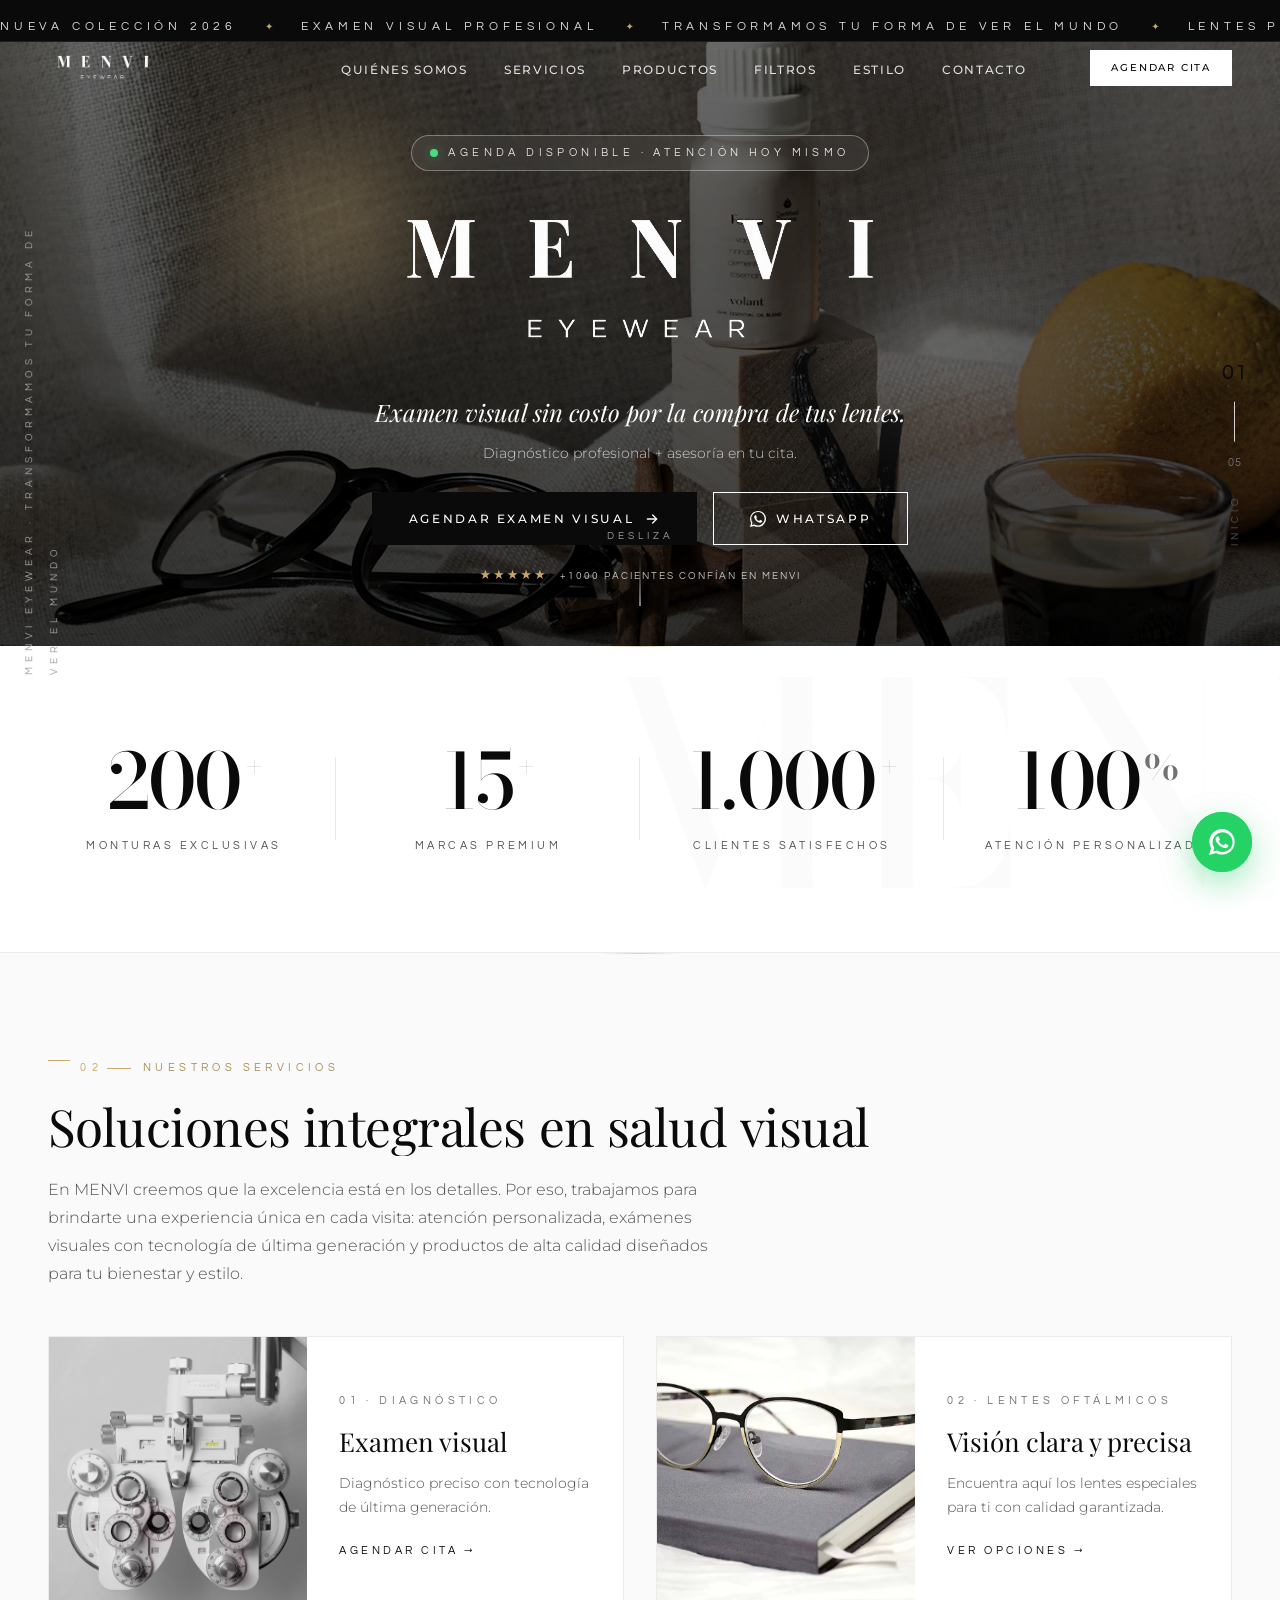
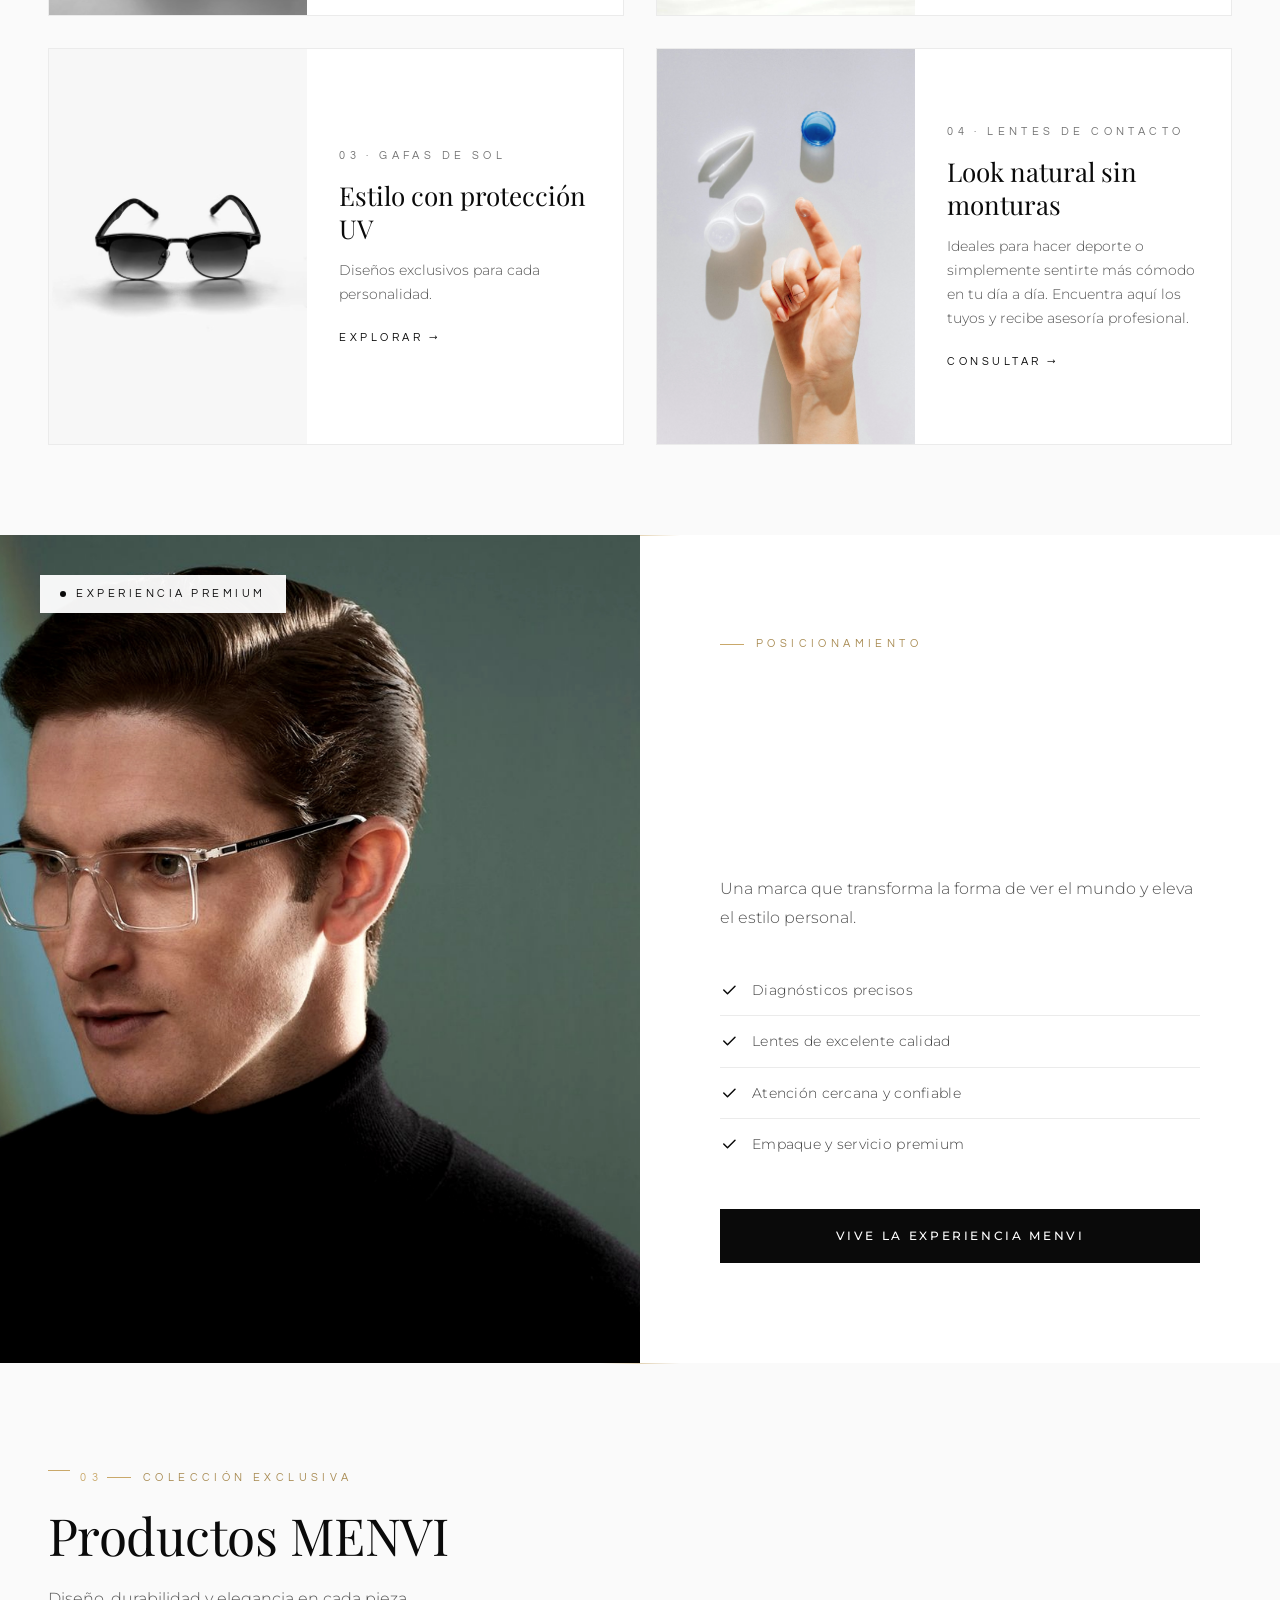
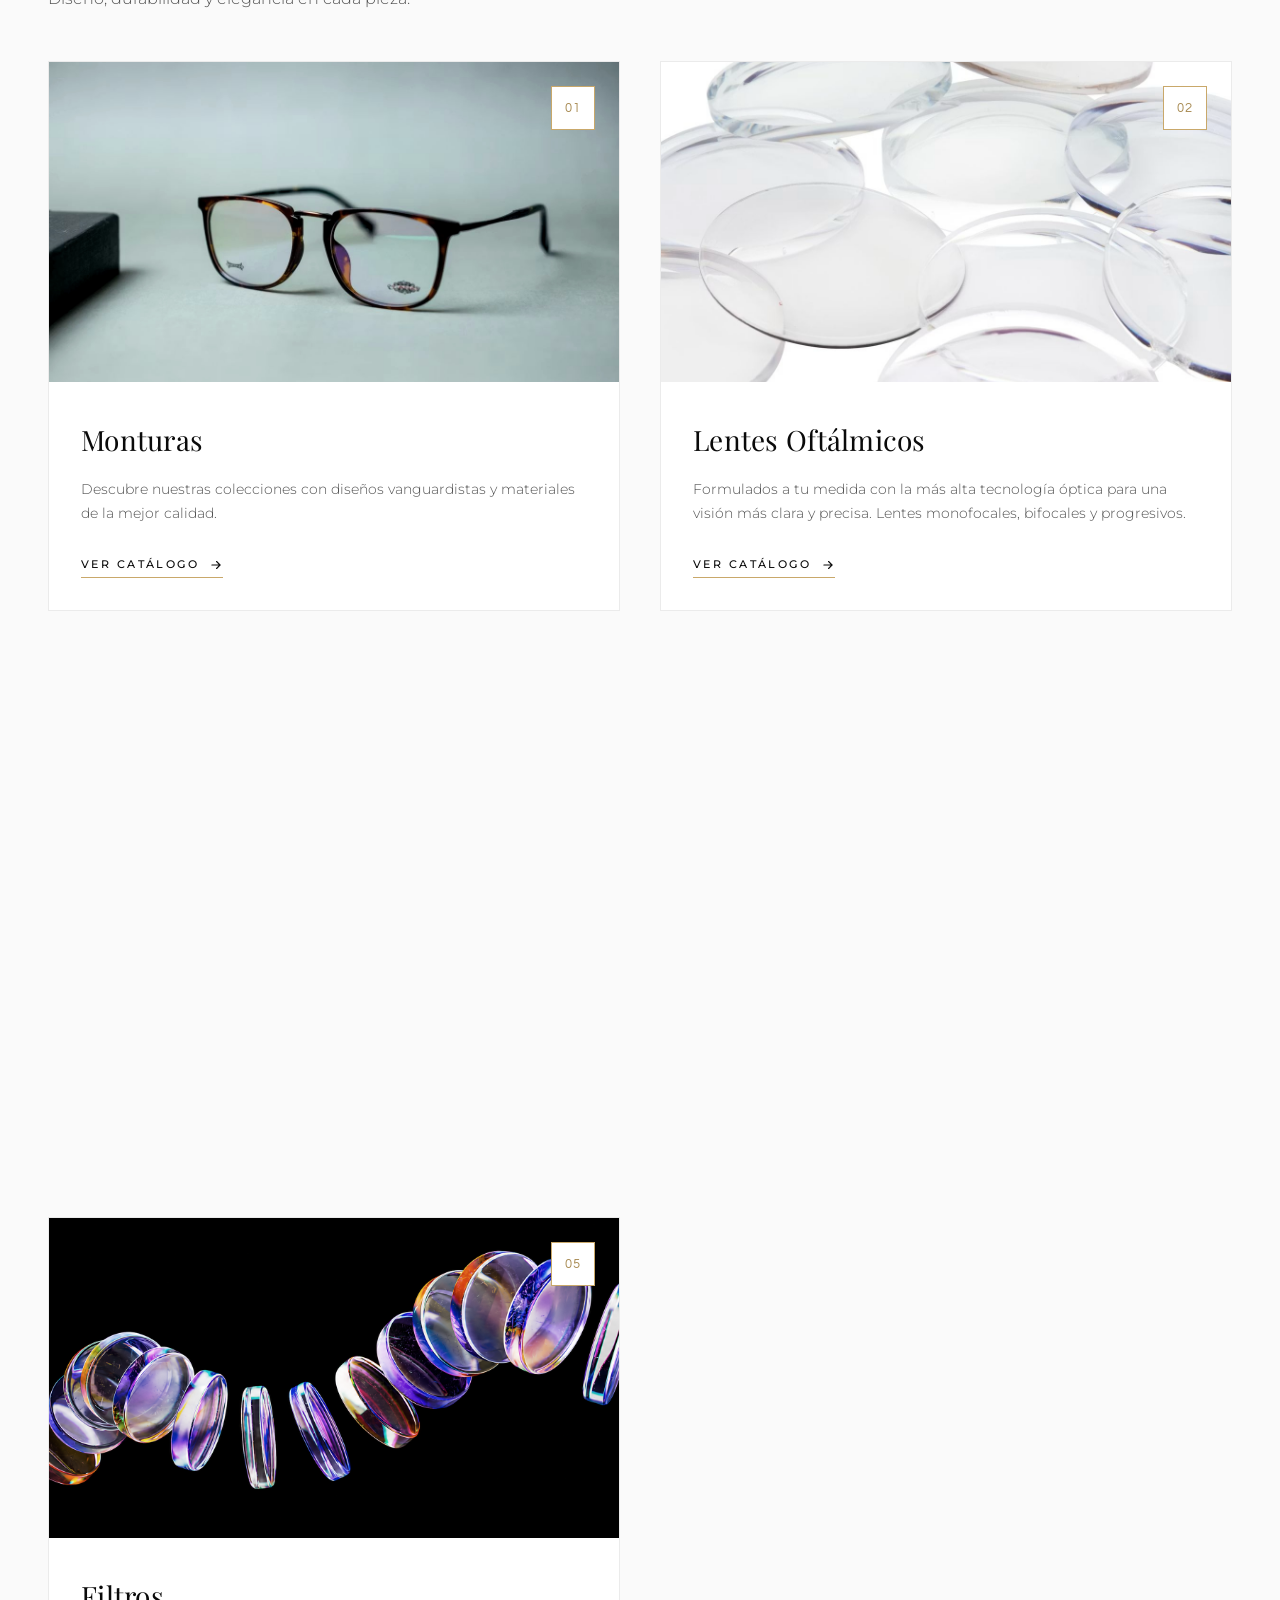
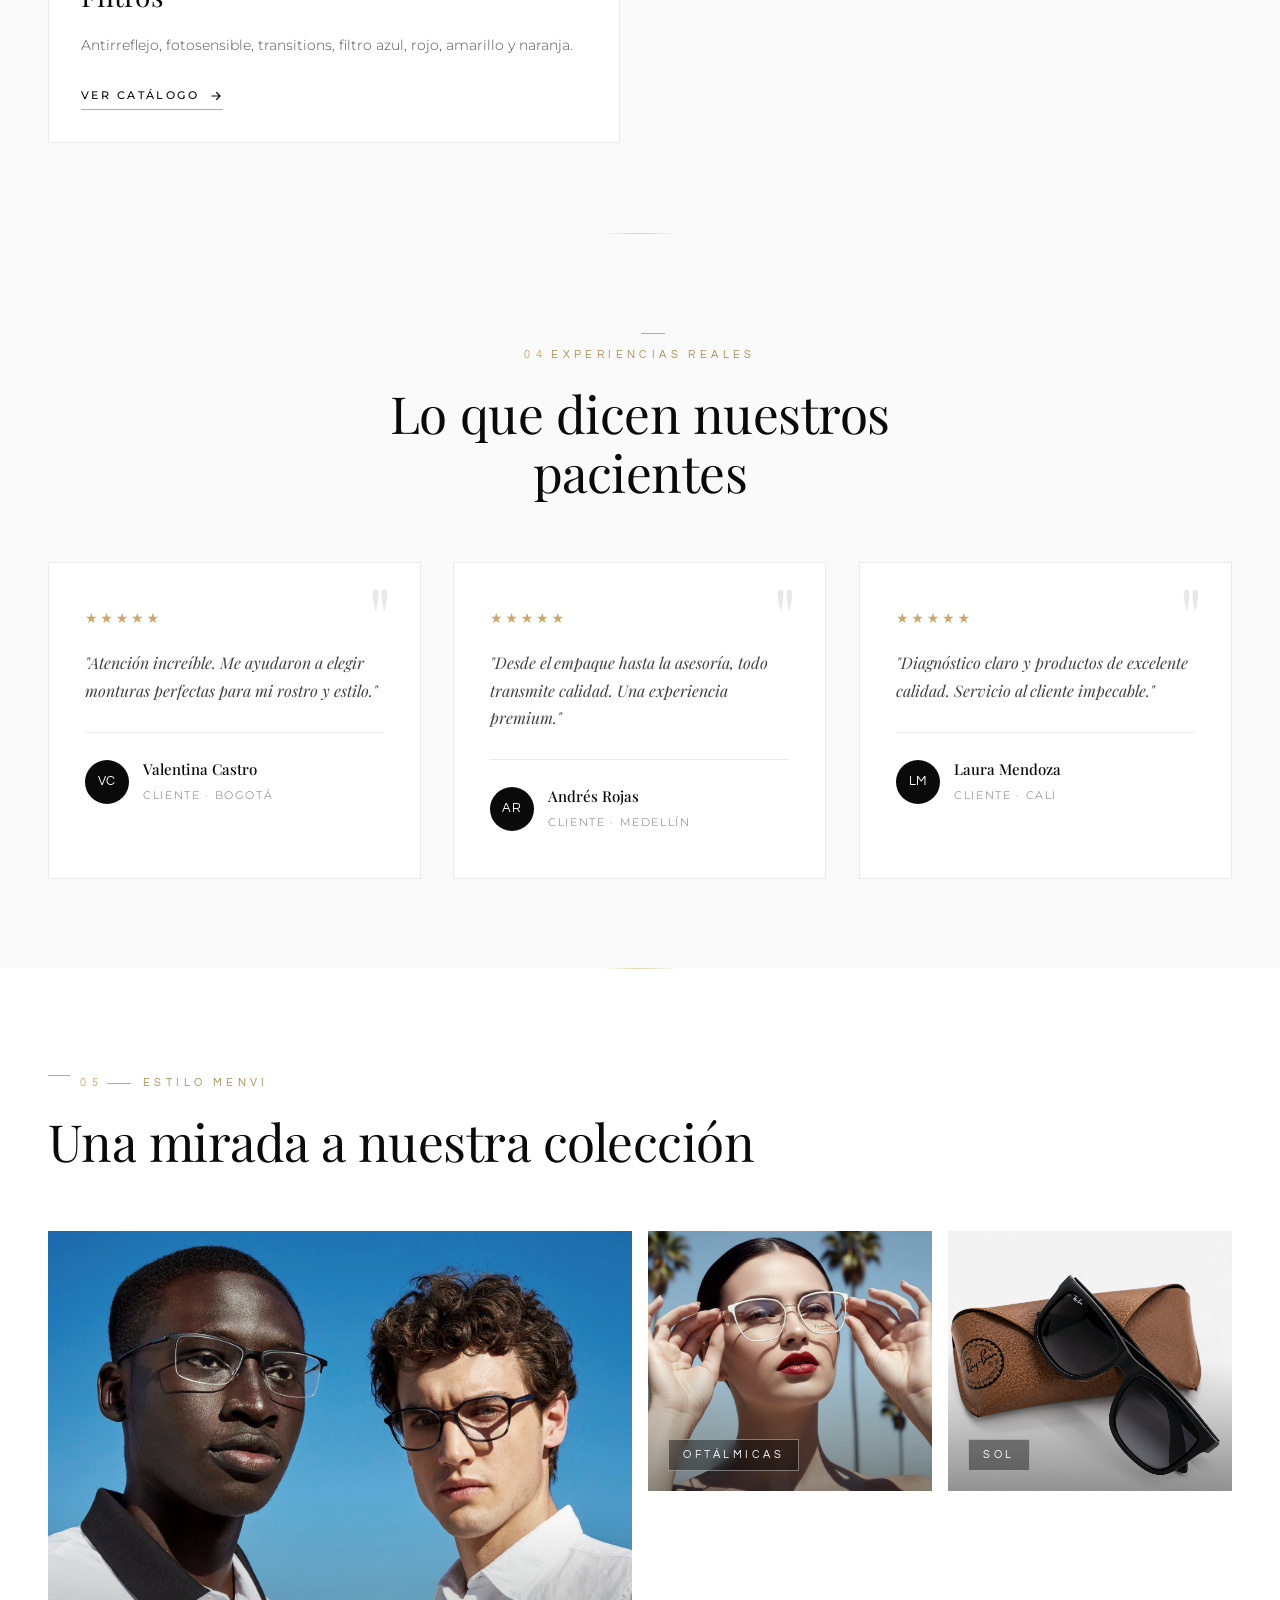
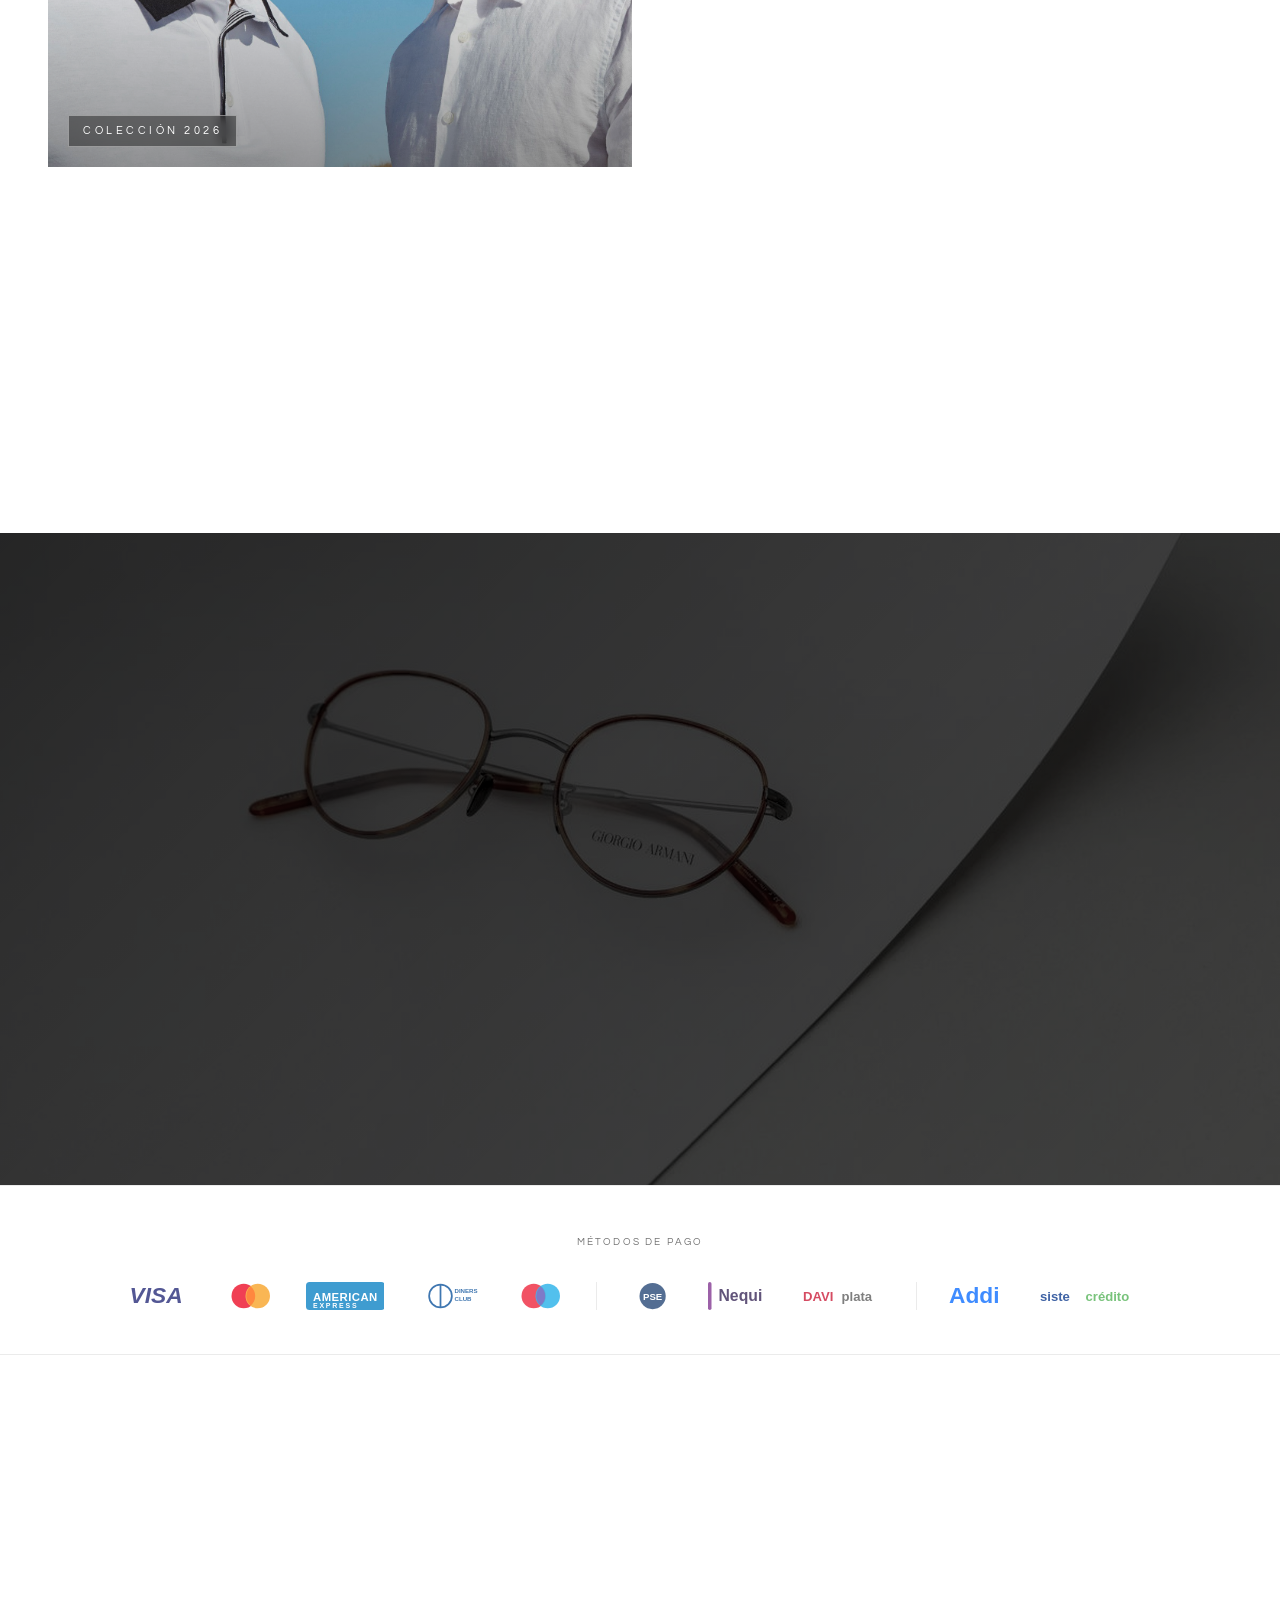
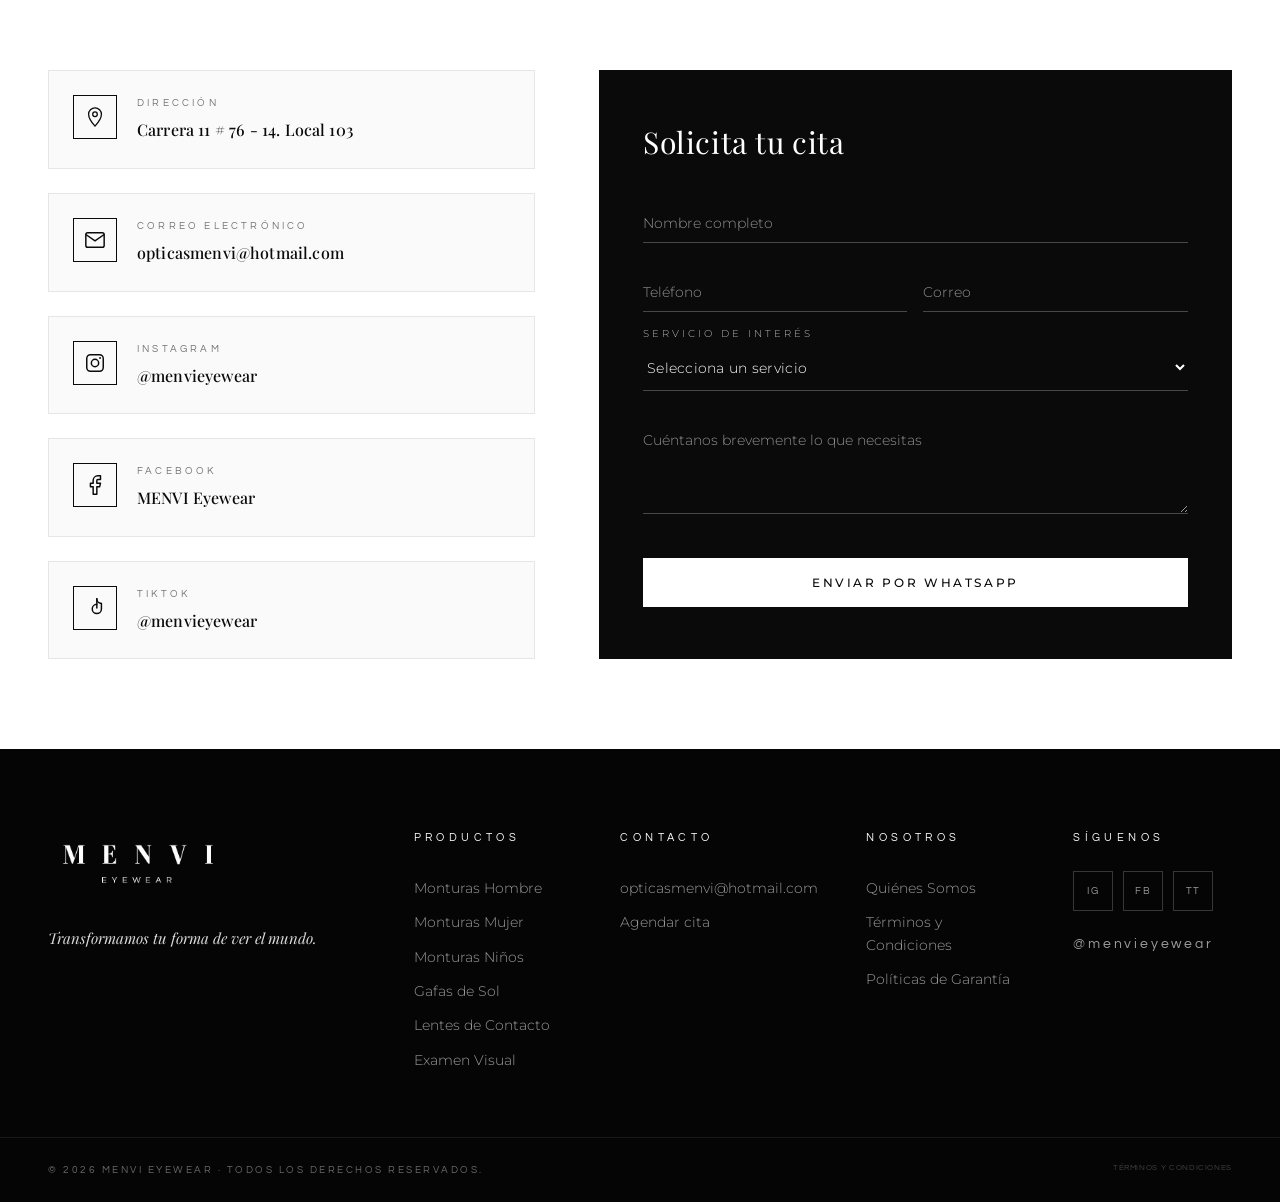
==== commit 1f66fdc1: "feat: nuevo WhatsApp 3217587259 y direccion fisica en seccion Contacto Reemplaza numero anterior en " ====
--- a/index.html
+++ b/index.html
@@ -138,7 +138,7 @@
         <span>Agendar examen visual</span>
         <svg viewBox="0 0 24 24" fill="none"><path d="M5 12h14M13 6l6 6-6 6" stroke="currentColor" stroke-width="2" stroke-linecap="round"/></svg>
       </a>
-      <a href="https://wa.me/573024628165?text=Hola%20MENVI%2C%20quiero%20agendar%20un%20examen%20visual" class="btn btn-outline-light btn-magnetic">
+      <a href="https://wa.me/573217587259?text=Hola%20MENVI%2C%20quiero%20agendar%20un%20examen%20visual" class="btn btn-outline-light btn-magnetic">
         <svg viewBox="0 0 24 24" fill="currentColor" style="width:16px;height:16px"><path d="M17.5 14.4c-.3-.1-1.7-.8-1.9-.9-.3-.1-.5-.1-.7.1-.2.3-.8.9-.9 1.1-.2.2-.3.2-.6.1-.3-.1-1.2-.4-2.3-1.4-.9-.8-1.4-1.7-1.6-2-.2-.3 0-.5.1-.6.1-.1.3-.3.4-.5.1-.2.2-.3.3-.5.1-.2 0-.4 0-.5-.1-.1-.7-1.7-.9-2.3-.2-.6-.5-.5-.7-.5h-.6c-.2 0-.5.1-.8.4-.3.3-1 1-1 2.5 0 1.5 1.1 2.9 1.2 3.1.1.2 2.1 3.2 5.1 4.5.7.3 1.3.5 1.7.6.7.2 1.4.2 1.9.1.6-.1 1.7-.7 2-1.4.3-.7.3-1.3.2-1.4 0-.1-.3-.2-.6-.4z"/><path d="M20.5 3.5C18.3 1.2 15.3 0 12.1 0 5.5 0 .1 5.4.1 12c0 2.1.6 4.2 1.6 6L0 24l6.2-1.6c1.7.9 3.7 1.4 5.8 1.4 6.6 0 12-5.4 12-12 0-3.2-1.2-6.2-3.5-8.3zM12.1 21.8c-1.9 0-3.7-.5-5.3-1.5l-.4-.2-3.7 1 1-3.6-.2-.4c-1.1-1.7-1.6-3.6-1.6-5.6 0-5.5 4.5-10 10-10 2.7 0 5.2 1 7.1 2.9 1.9 1.9 2.9 4.4 2.9 7.1.1 5.5-4.4 10.3-9.8 10.3z"/></svg>
         <span>WhatsApp</span>
       </a>
@@ -458,7 +458,7 @@
           <span>Reservar mi cupo</span>
           <svg viewBox="0 0 24 24" fill="none"><path d="M5 12h14M13 6l6 6-6 6" stroke="currentColor" stroke-width="2" stroke-linecap="round"/></svg>
         </a>
-        <a href="https://wa.me/573024628165?text=Hola%20MENVI%2C%20quiero%20aprovechar%20la%20oferta" class="btn btn-outline-light">
+        <a href="https://wa.me/573217587259?text=Hola%20MENVI%2C%20quiero%20aprovechar%20la%20oferta" class="btn btn-outline-light">
           <span>Escribir por WhatsApp</span>
         </a>
       </div>
@@ -576,6 +576,15 @@
 
     <div class="contacto-grid">
       <div class="contacto-info">
+        <div class="contacto-item">
+          <div class="contacto-icon">
+            <svg viewBox="0 0 24 24" fill="none"><path d="M12 2C8.13 2 5 5.13 5 9c0 5.25 7 13 7 13s7-7.75 7-13c0-3.87-3.13-7-7-7zm0 9.5c-1.38 0-2.5-1.12-2.5-2.5S10.62 6.5 12 6.5s2.5 1.12 2.5 2.5S13.38 11.5 12 11.5z" stroke="currentColor" stroke-width="1.4" fill="none"/></svg>
+          </div>
+          <div>
+            <small>Dirección</small>
+            <b>Carrera 11 # 76 - 14. Local 103</b>
+          </div>
+        </div>
         <div class="contacto-item">
           <div class="contacto-icon">
             <svg viewBox="0 0 24 24" fill="none"><rect x="2" y="4" width="20" height="16" rx="2" stroke="currentColor" stroke-width="1.6"/><polyline points="22,6 12,13 2,6" stroke="currentColor" stroke-width="1.6" fill="none"/></svg>
@@ -697,7 +706,7 @@
 </footer>
 
 <!-- FLOATING WHATSAPP -->
-<a href="https://wa.me/573024628165?text=Hola%20MENVI%2C%20quiero%20agendar%20un%20examen%20visual" class="wa-float" aria-label="WhatsApp" target="_blank" rel="noopener">
+<a href="https://wa.me/573217587259?text=Hola%20MENVI%2C%20quiero%20agendar%20un%20examen%20visual" class="wa-float" aria-label="WhatsApp" target="_blank" rel="noopener">
   <svg viewBox="0 0 32 32" fill="currentColor"><path d="M16 3C9 3 3.4 8.6 3.4 15.6c0 2.3.6 4.5 1.7 6.4L3 29l7.2-2c1.8 1 3.8 1.5 5.8 1.5h.1c7 0 12.6-5.6 12.6-12.6S23 3 16 3zm0 22.9c-1.7 0-3.4-.4-4.8-1.3l-.3-.2-3.6 1 1-3.5-.2-.4c-1-1.6-1.5-3.4-1.5-5.3 0-5.5 4.5-10 10-10s10 4.5 10 10-4.5 9.7-10 9.7zm5.5-7.2c-.3-.2-1.8-.9-2-1s-.5-.2-.7.2-.8 1-1 1.2-.4.2-.7 0c-1.8-.9-3-1.6-4.2-3.6-.3-.6.3-.5.9-1.7.1-.2 0-.4 0-.6l-1-2.3c-.2-.6-.5-.5-.7-.5h-.6c-.2 0-.5.1-.8.4s-1.1 1.1-1.1 2.6 1.1 3 1.3 3.2 2.2 3.4 5.4 4.7c.7.3 1.3.5 1.8.7.8.2 1.5.2 2 .1.6-.1 1.8-.7 2.1-1.5.3-.7.3-1.4.2-1.5-.1-.2-.3-.3-.6-.4z"/></svg>
   <span class="wa-float-pulse"></span>
   <span class="wa-float-tooltip">Agenda por WhatsApp</span>
@@ -705,7 +714,7 @@
 
 <!-- MOBILE STICKY CTA BAR -->
 <div class="mobile-cta" id="mobileCta">
-  <a href="https://wa.me/573024628165?text=Hola%20MENVI%2C%20quiero%20agendar%20un%20examen%20visual" class="mobile-cta-wa" target="_blank" rel="noopener">
+  <a href="https://wa.me/573217587259?text=Hola%20MENVI%2C%20quiero%20agendar%20un%20examen%20visual" class="mobile-cta-wa" target="_blank" rel="noopener">
     <svg viewBox="0 0 32 32" fill="currentColor"><path d="M16 3C9 3 3.4 8.6 3.4 15.6c0 2.3.6 4.5 1.7 6.4L3 29l7.2-2c1.8 1 3.8 1.5 5.8 1.5h.1c7 0 12.6-5.6 12.6-12.6S23 3 16 3z"/></svg>
     WhatsApp
   </a>
@@ -718,3 +727,4 @@
 <script src="script.js"></script>
 </body>
 </html>
+
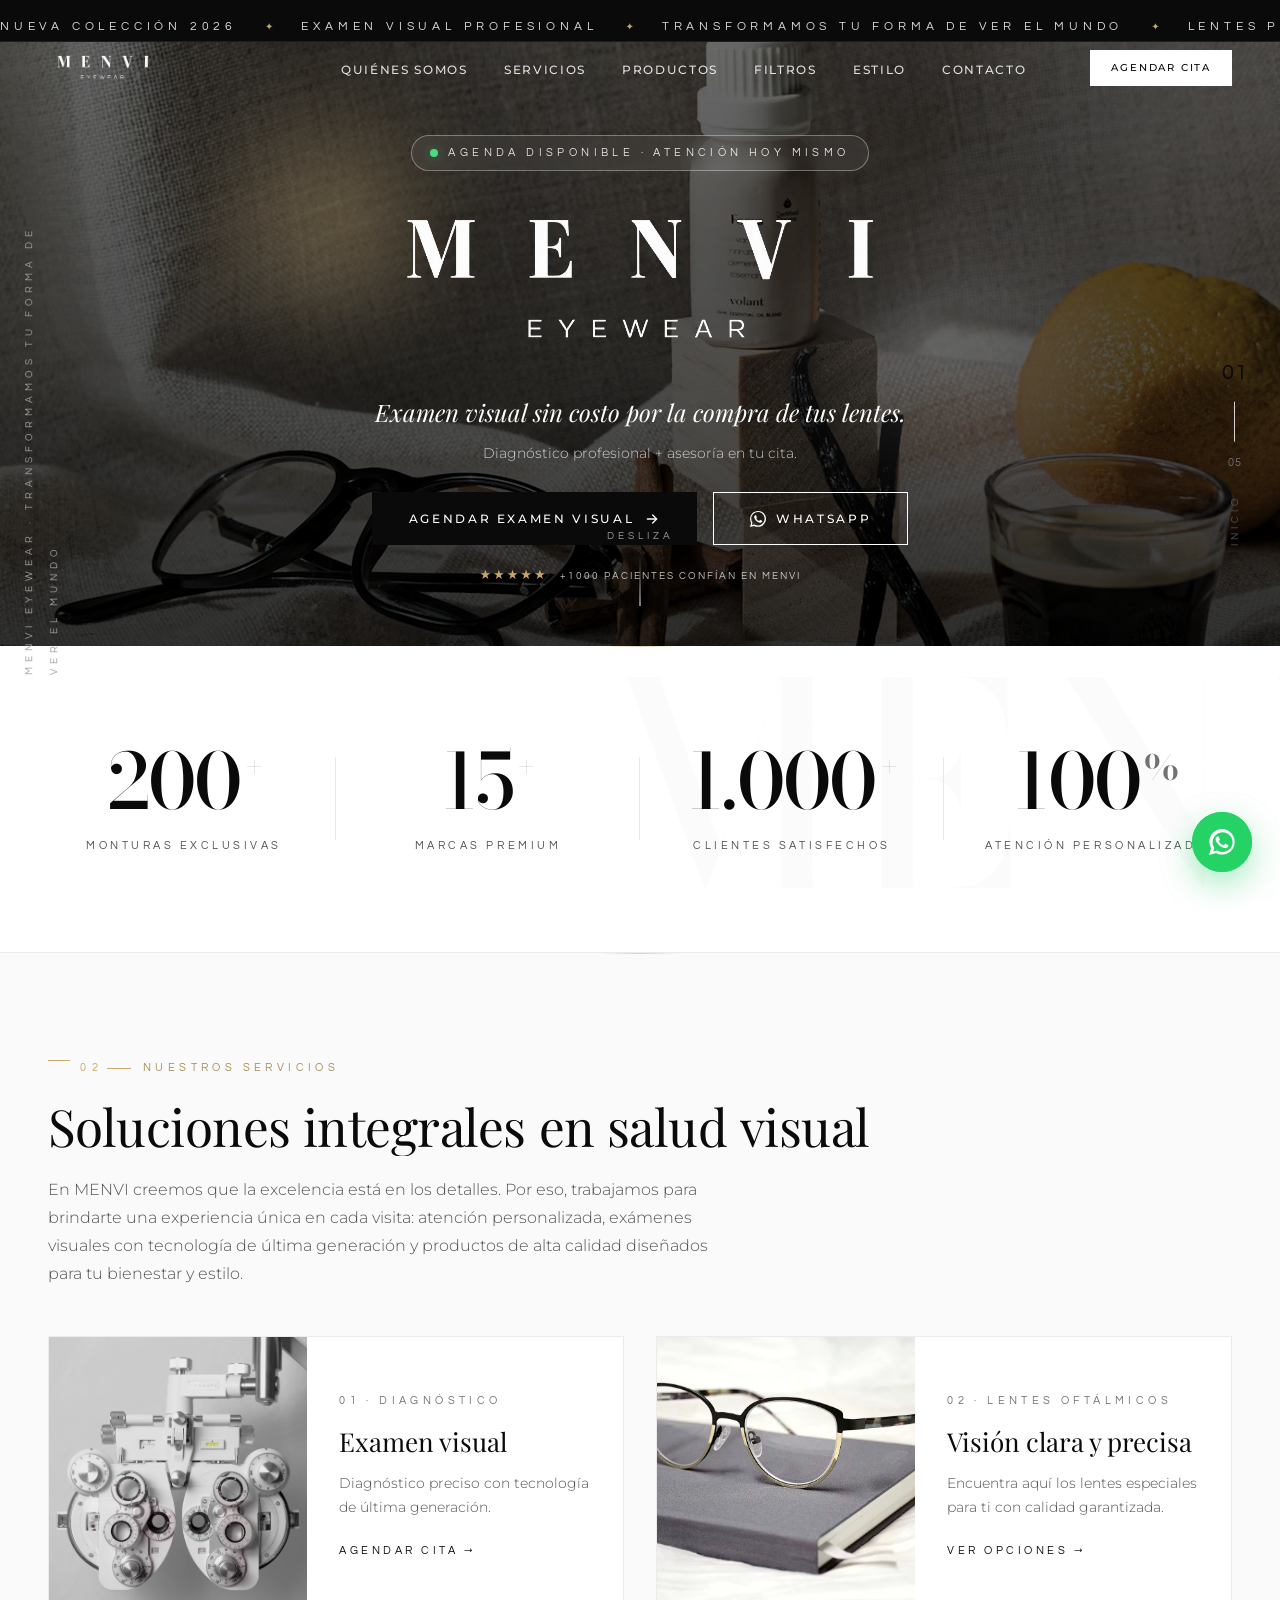
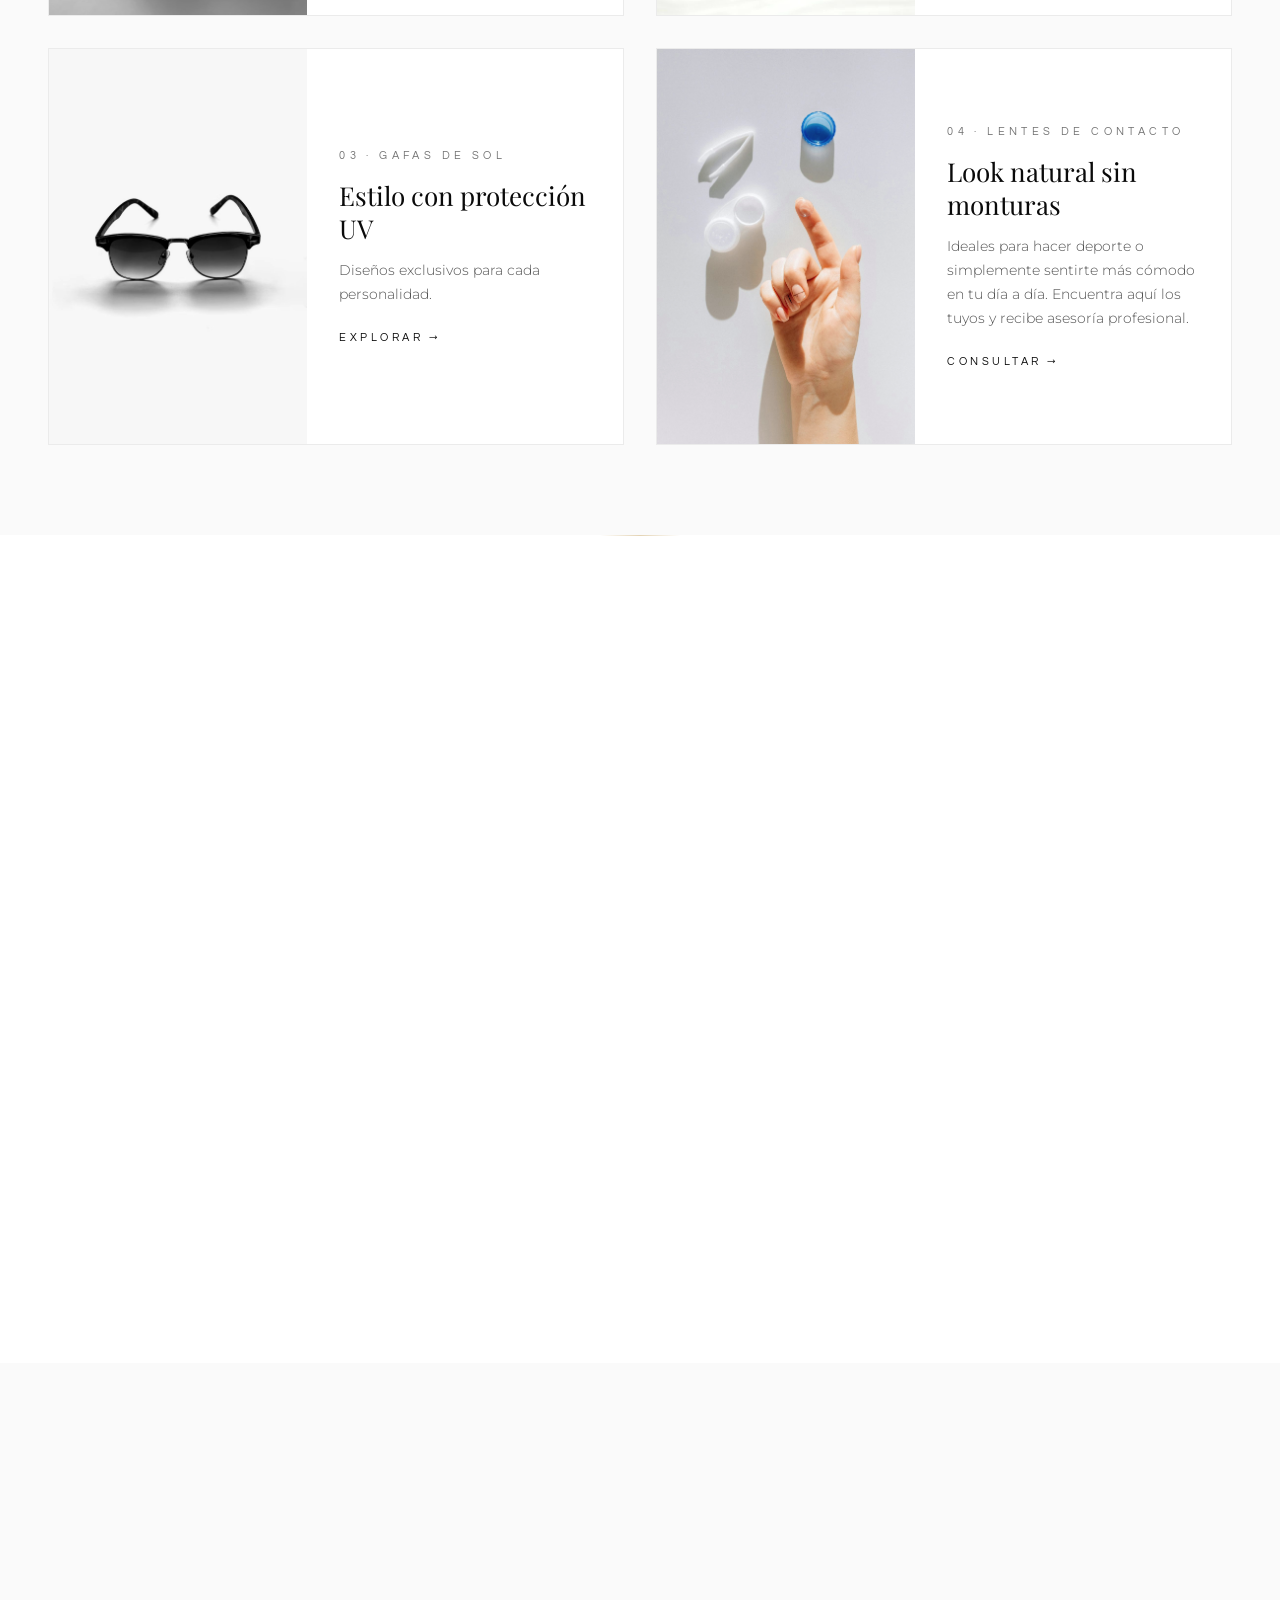
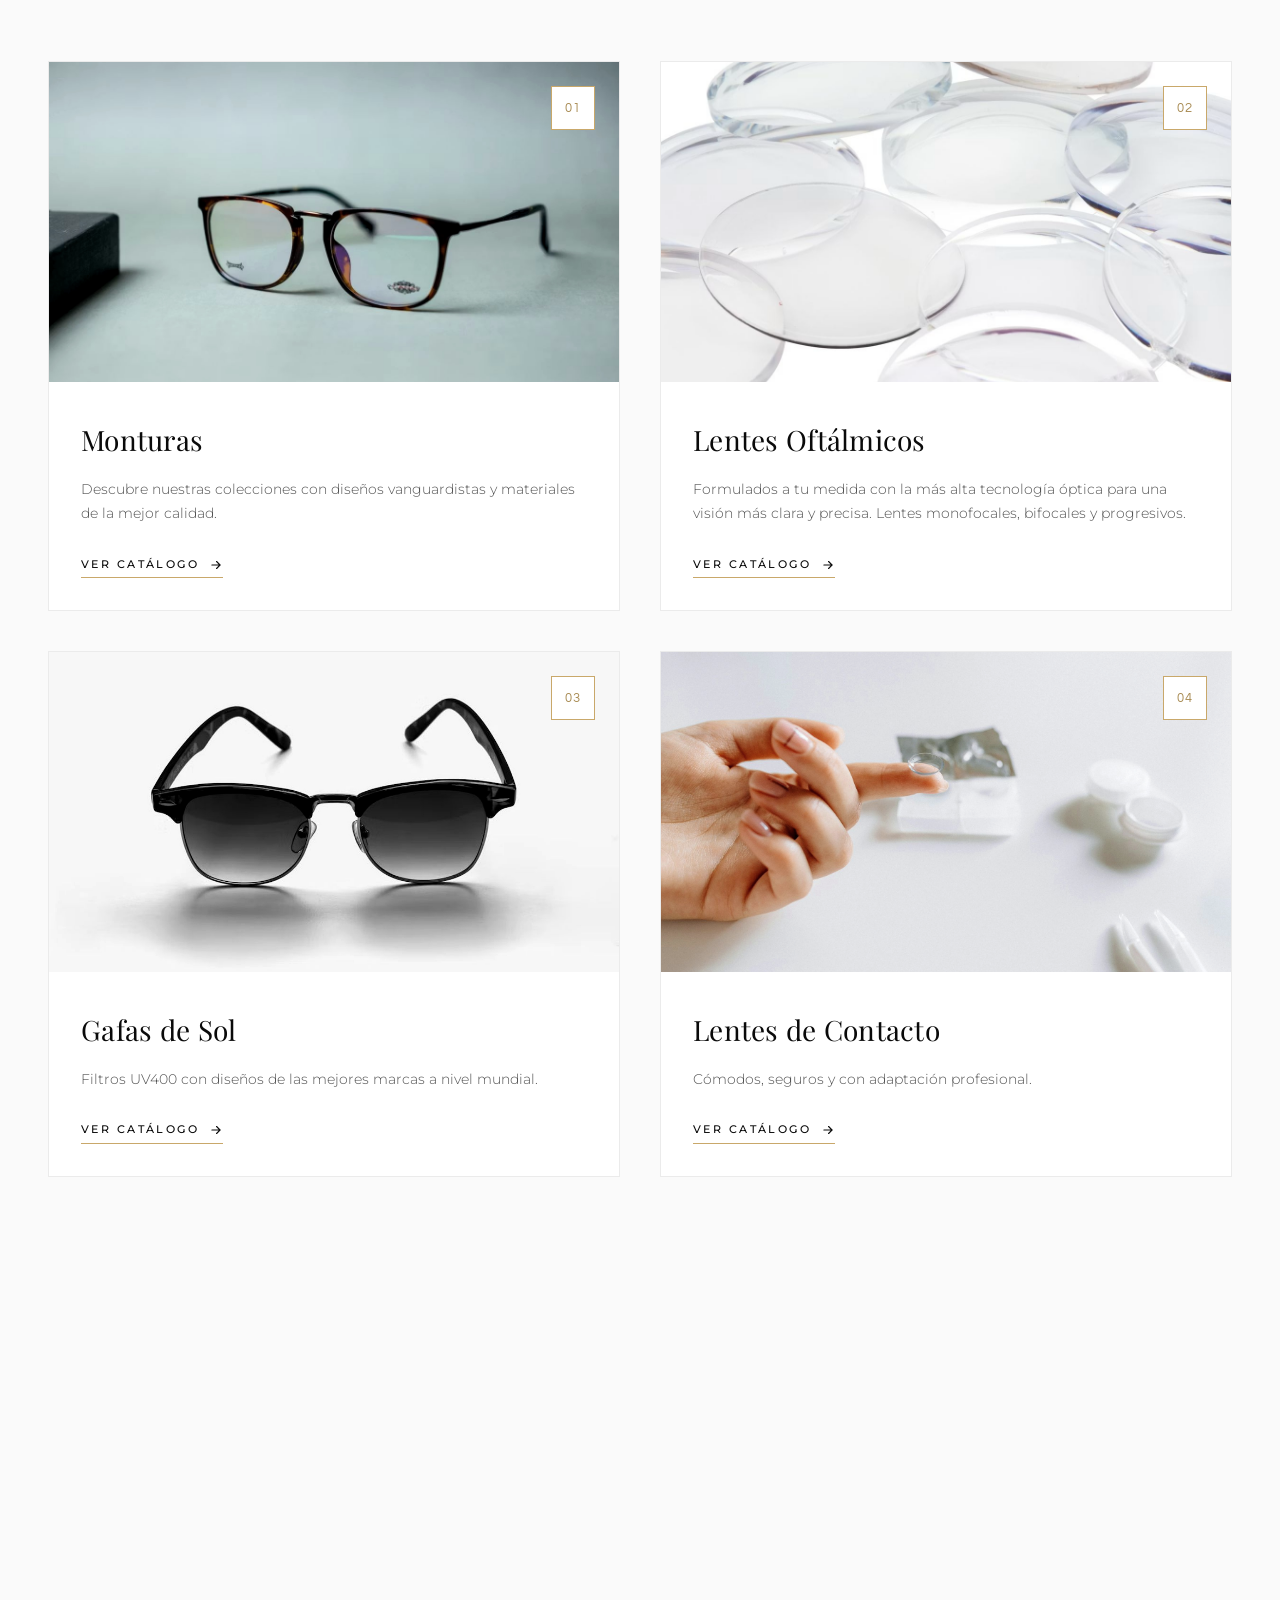
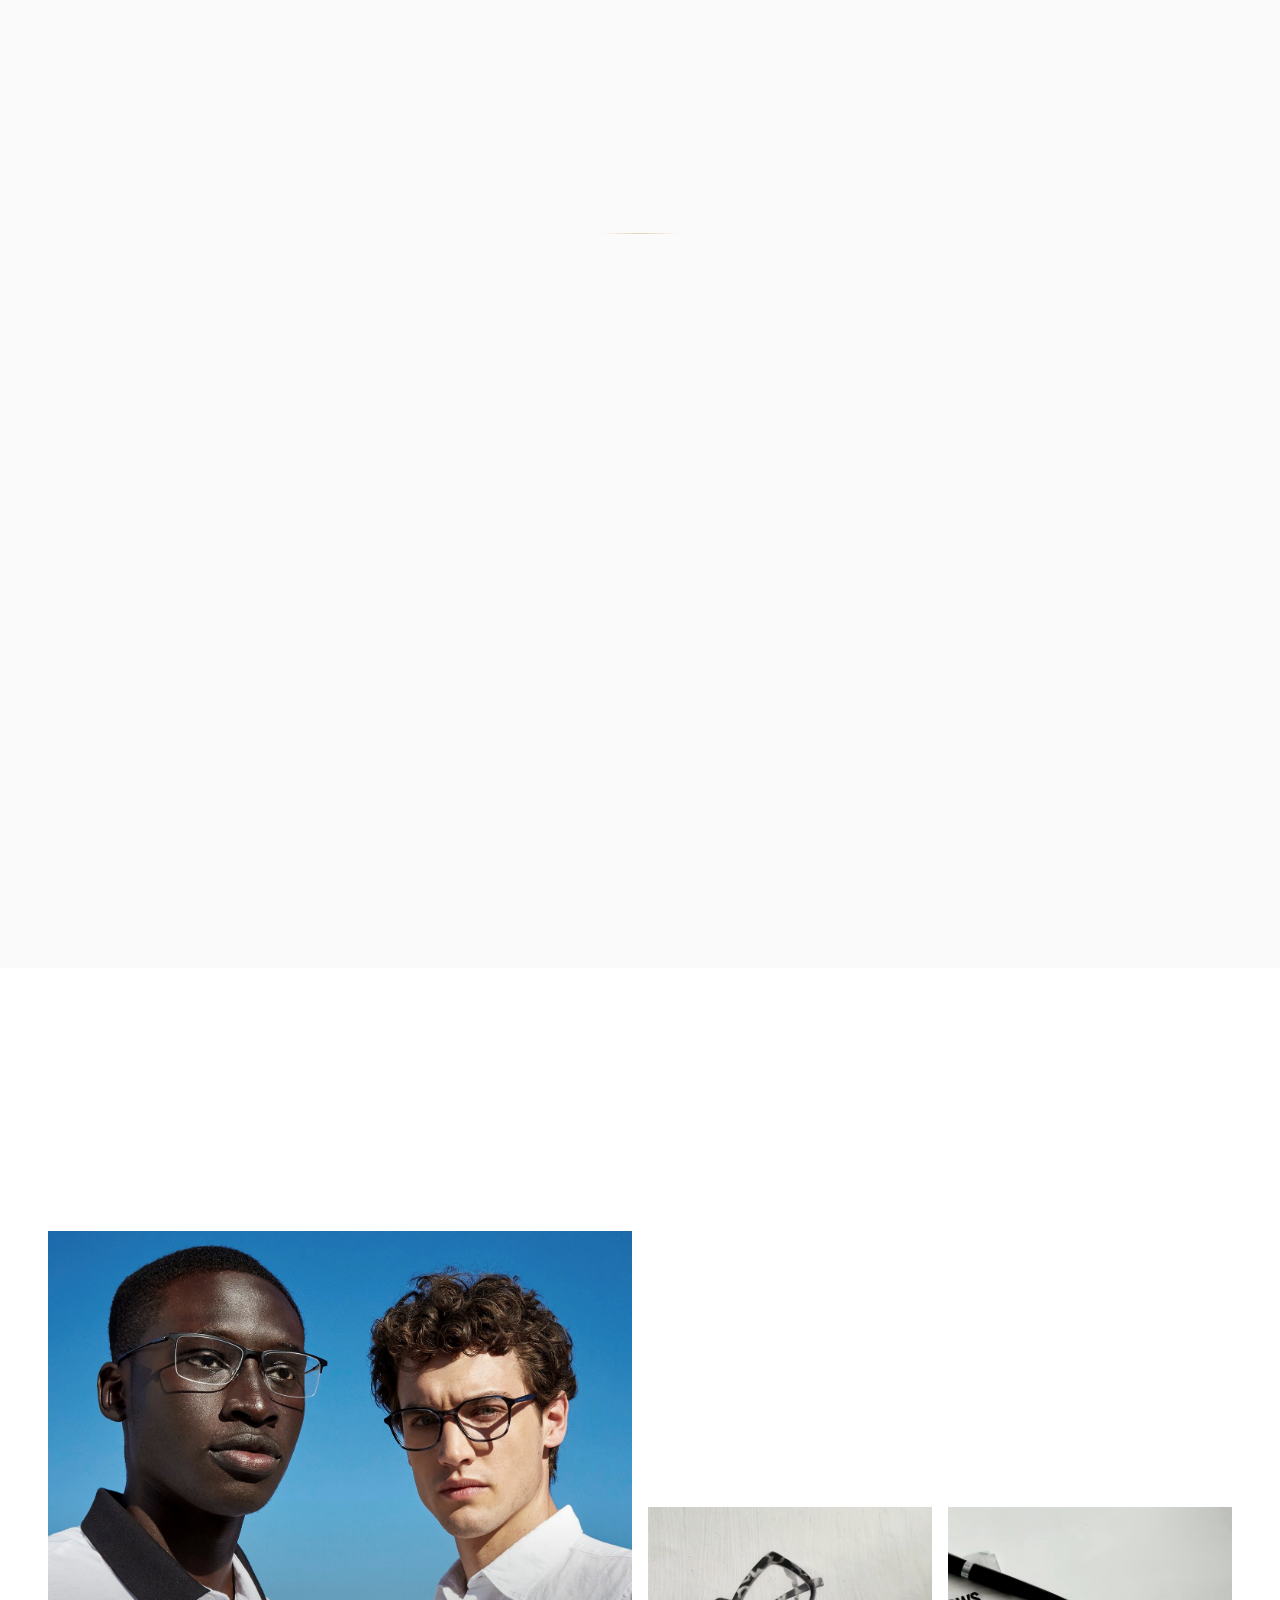
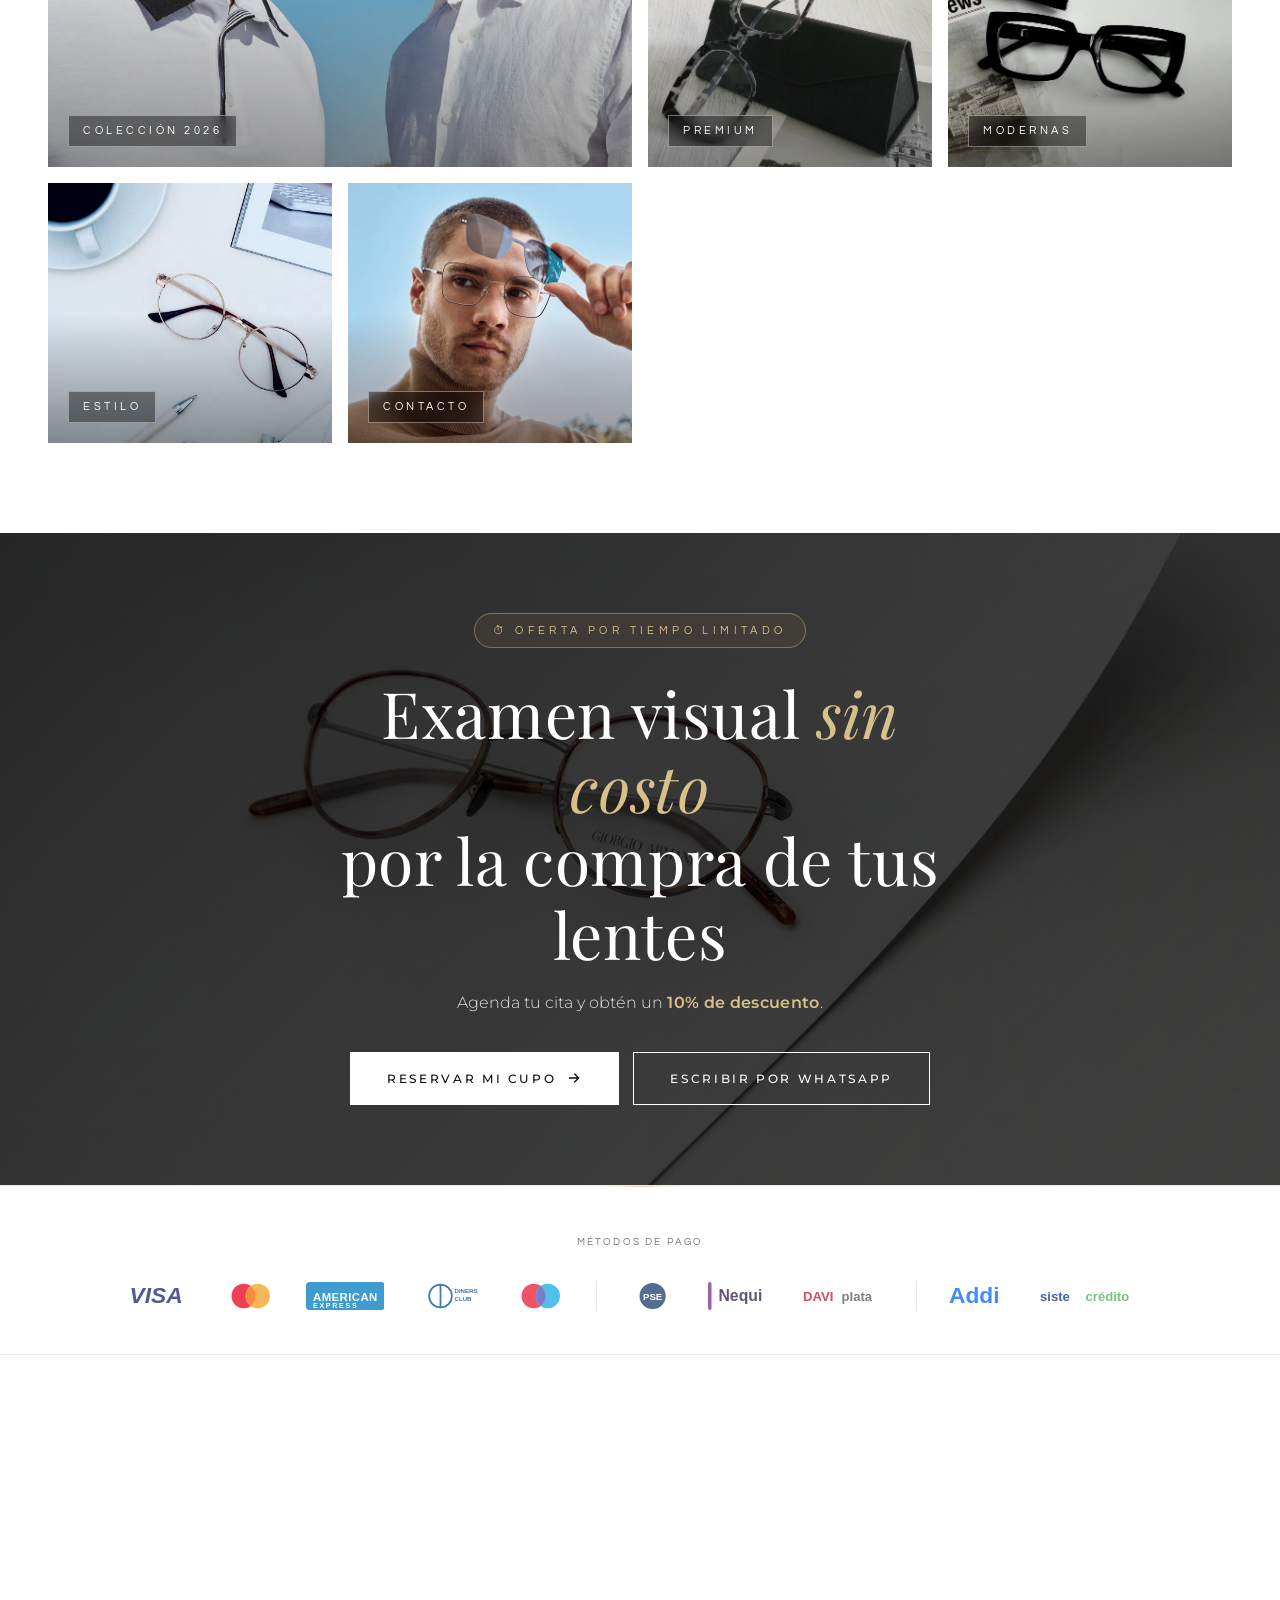
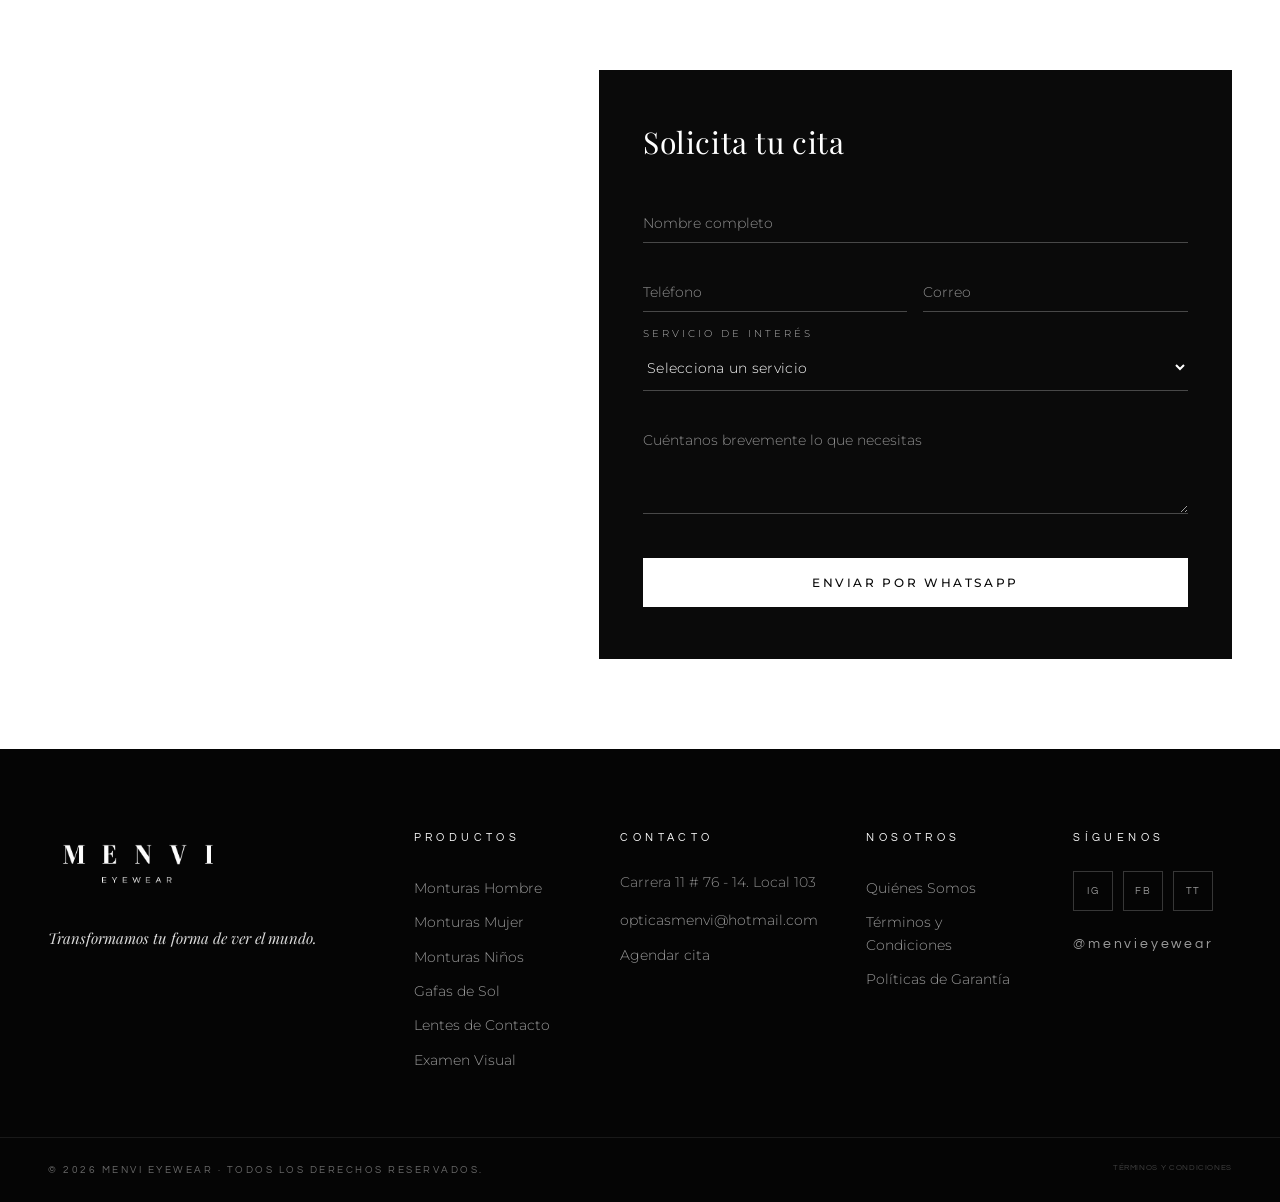
==== commit ce1bb067: "feat: direccion fisica en columna Contacto del footer en todas las paginas" ====
--- a/index.html
+++ b/index.html
@@ -680,6 +680,7 @@
     </div>
     <div class="footer-col">
       <h5>Contacto</h5>
+      <span style="display:block;font-size:14px;color:rgba(255,255,255,.55);margin-bottom:10px;">Carrera 11 # 76 - 14. Local 103</span>
       <a href="mailto:opticasmenvi@hotmail.com">opticasmenvi@hotmail.com</a>
       <a href="#contacto">Agendar cita</a>
     </div>
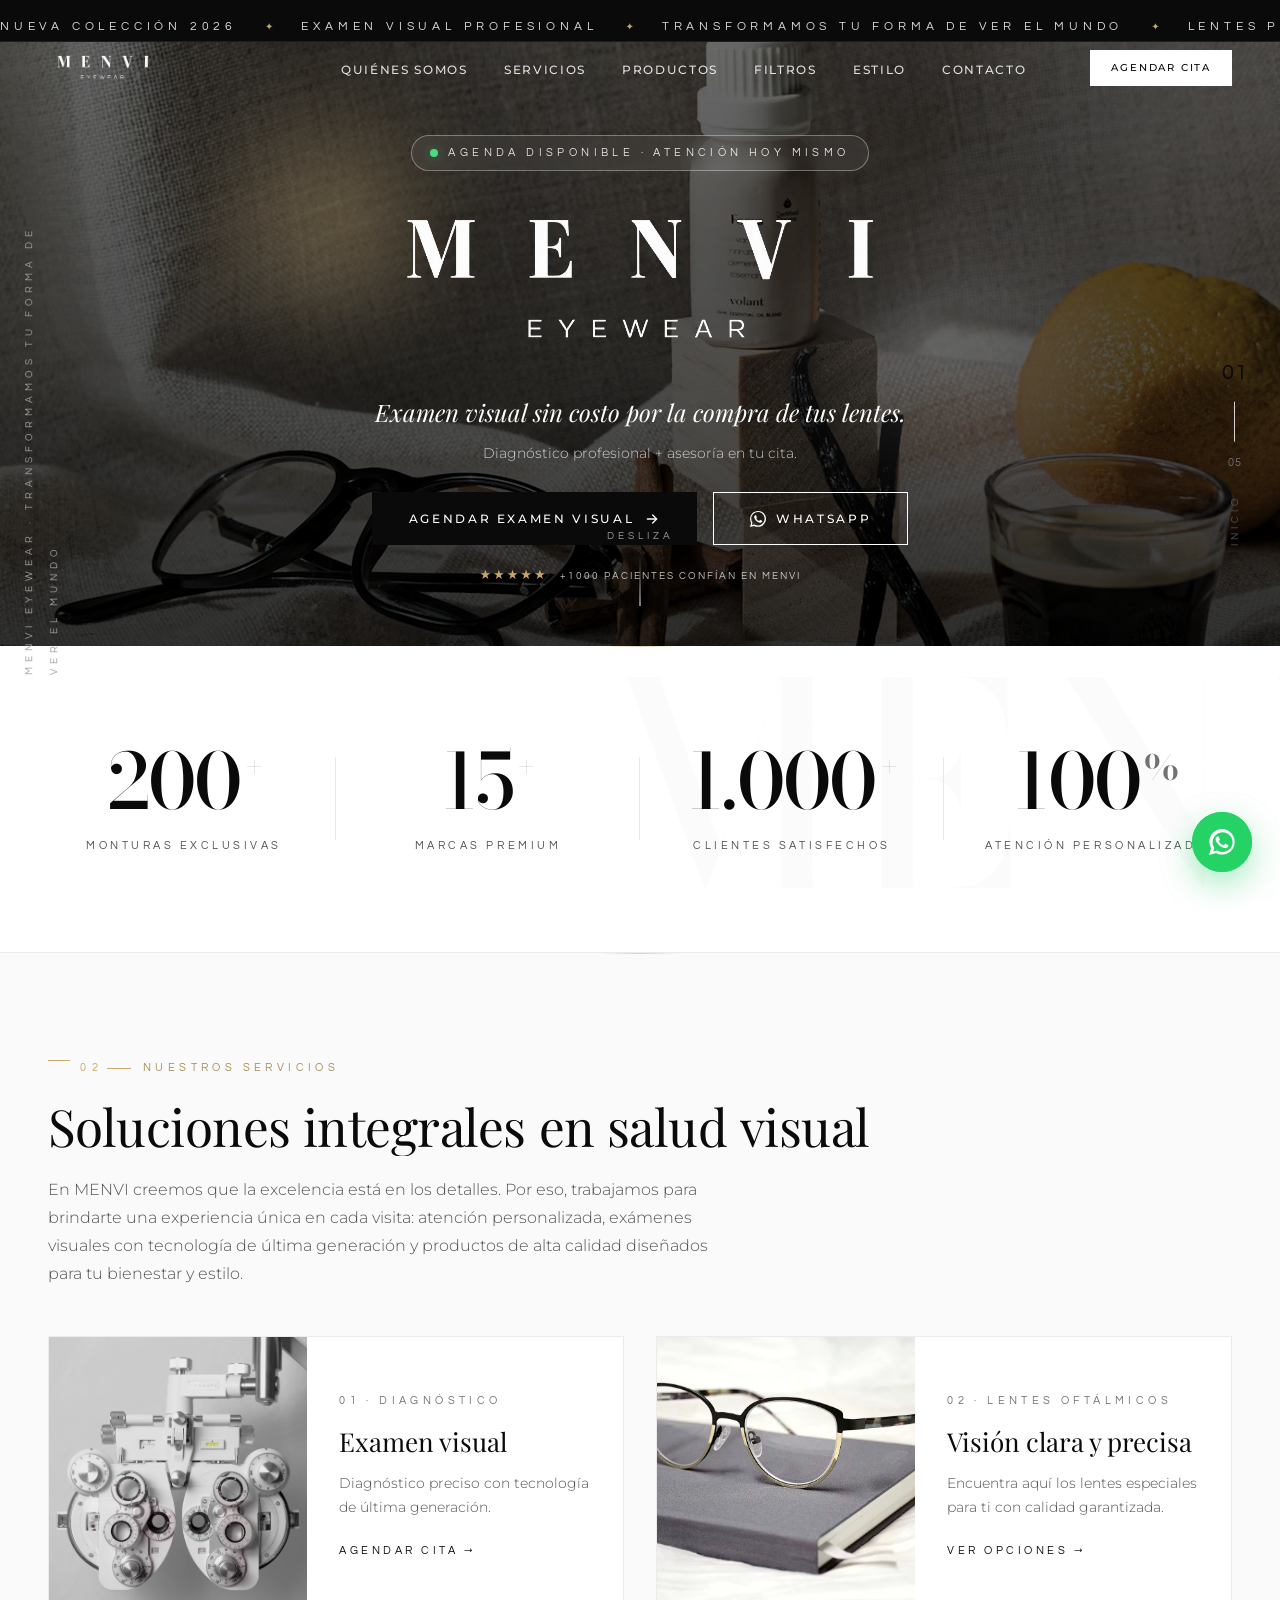
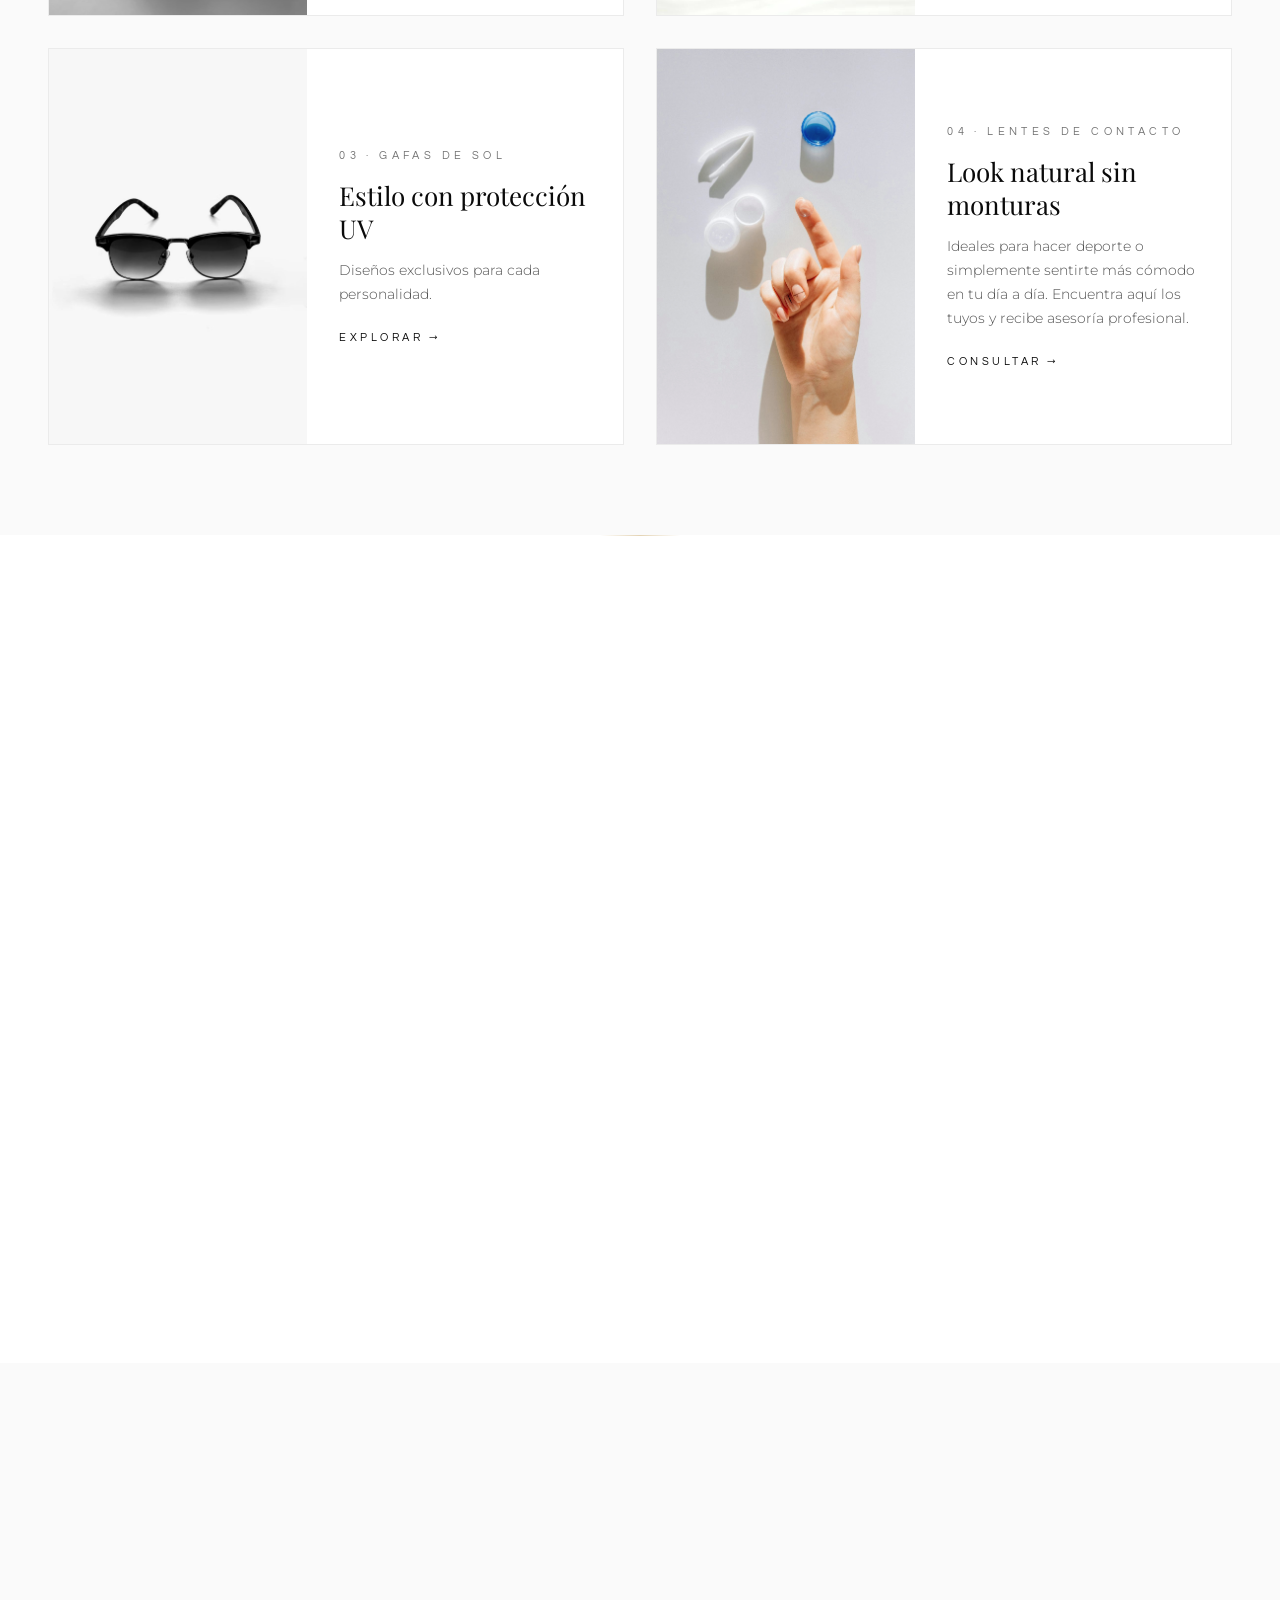
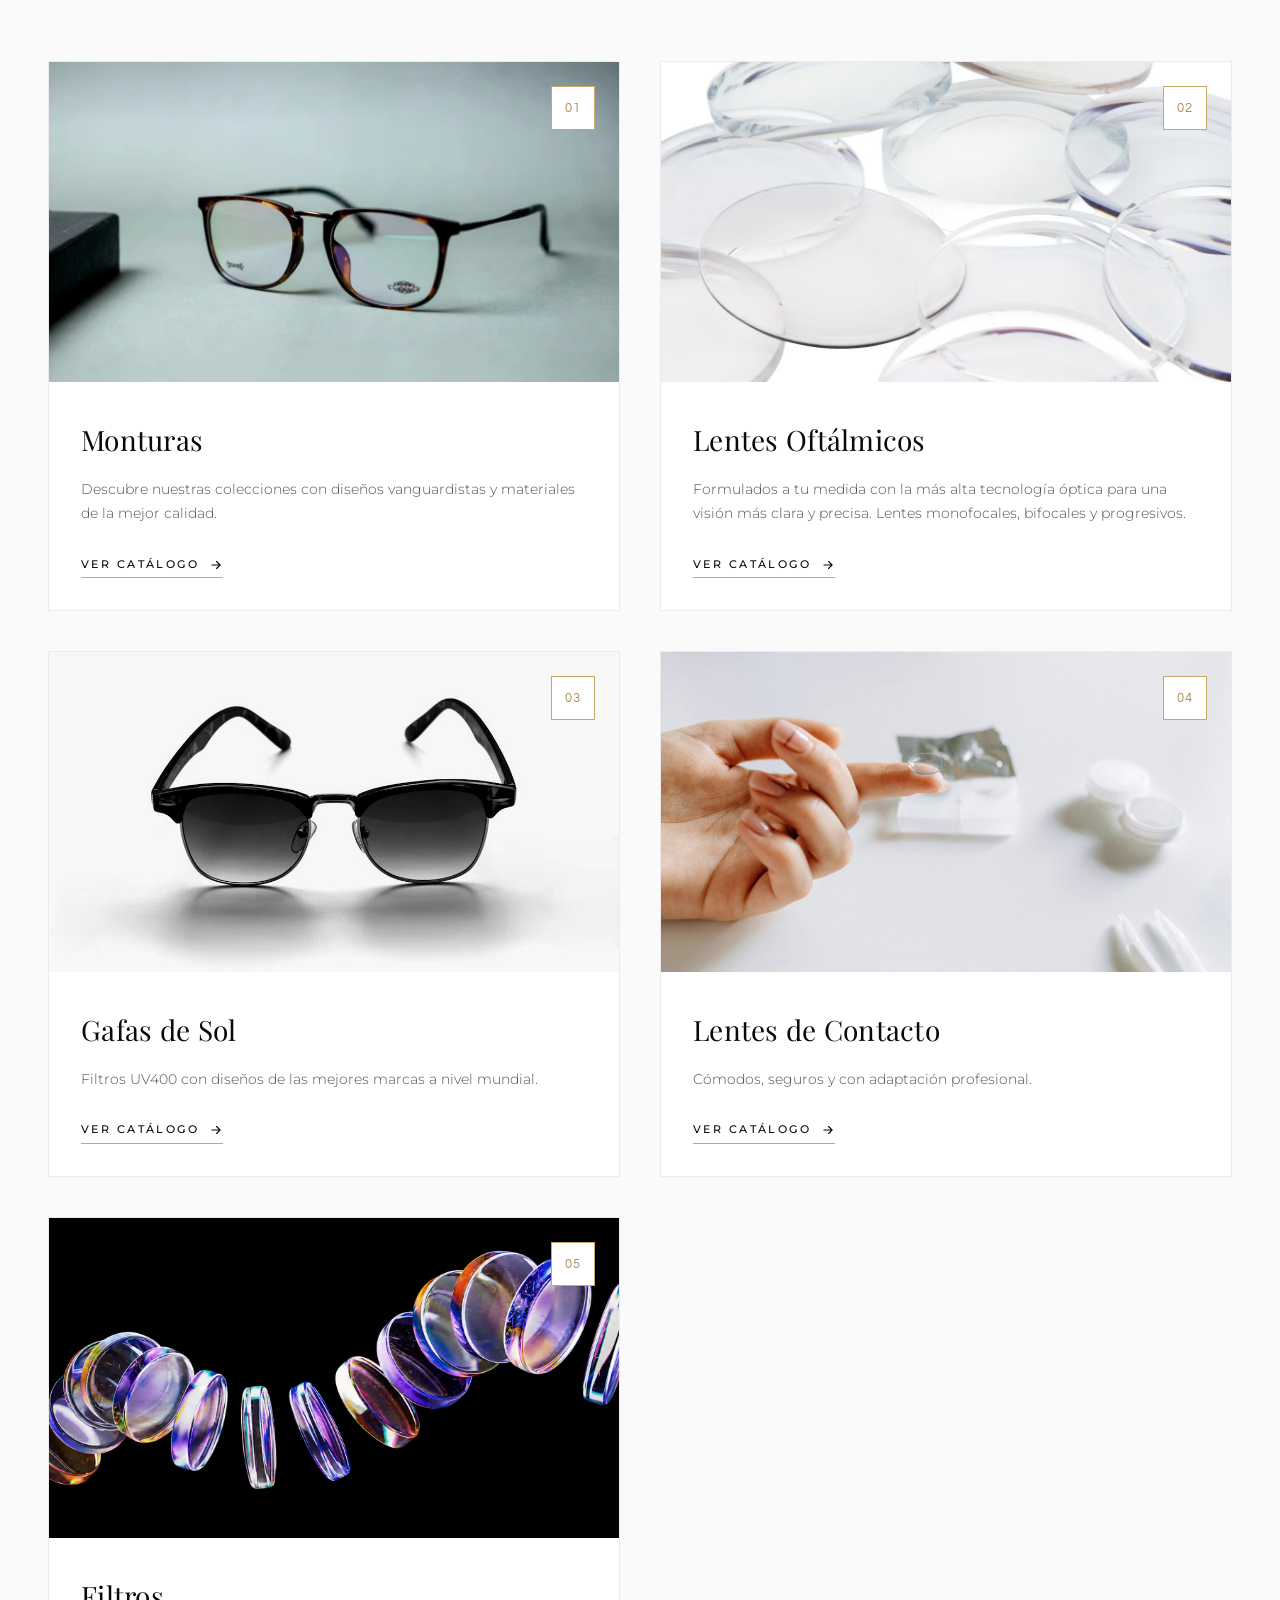
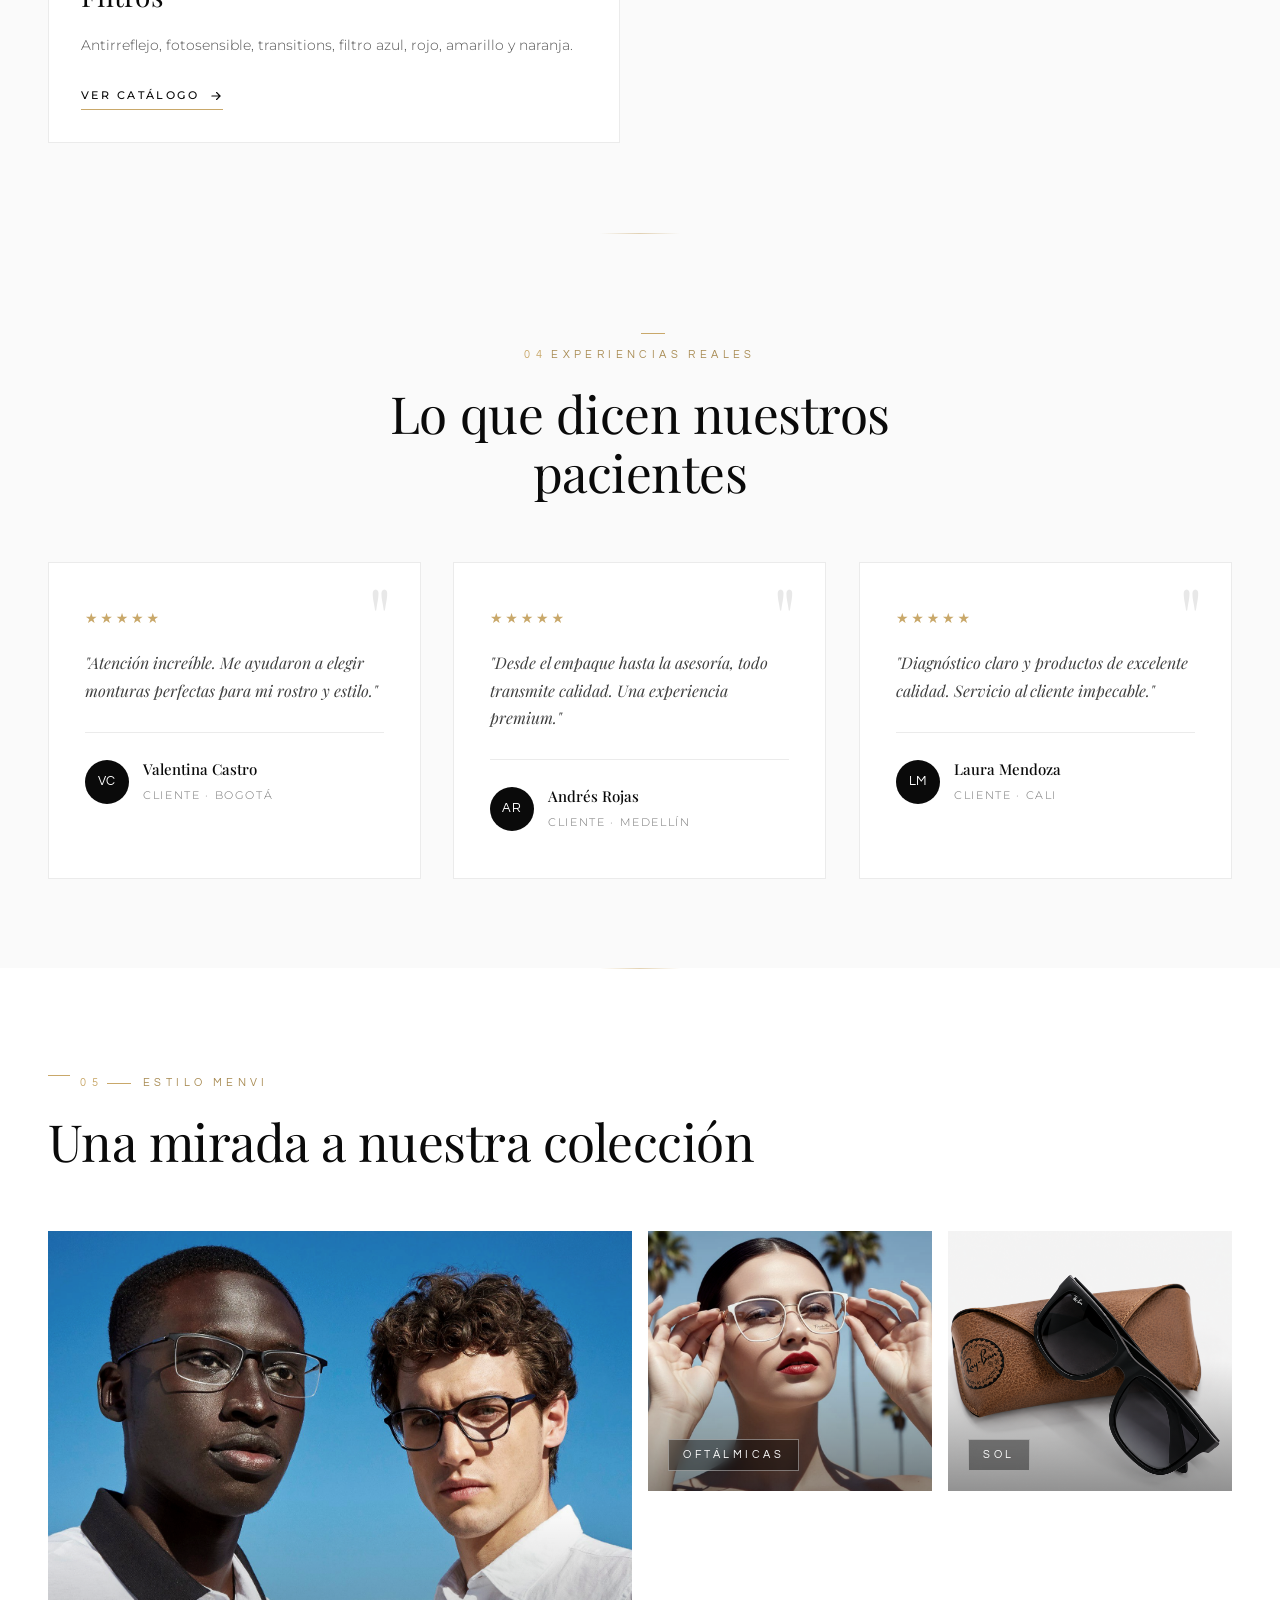
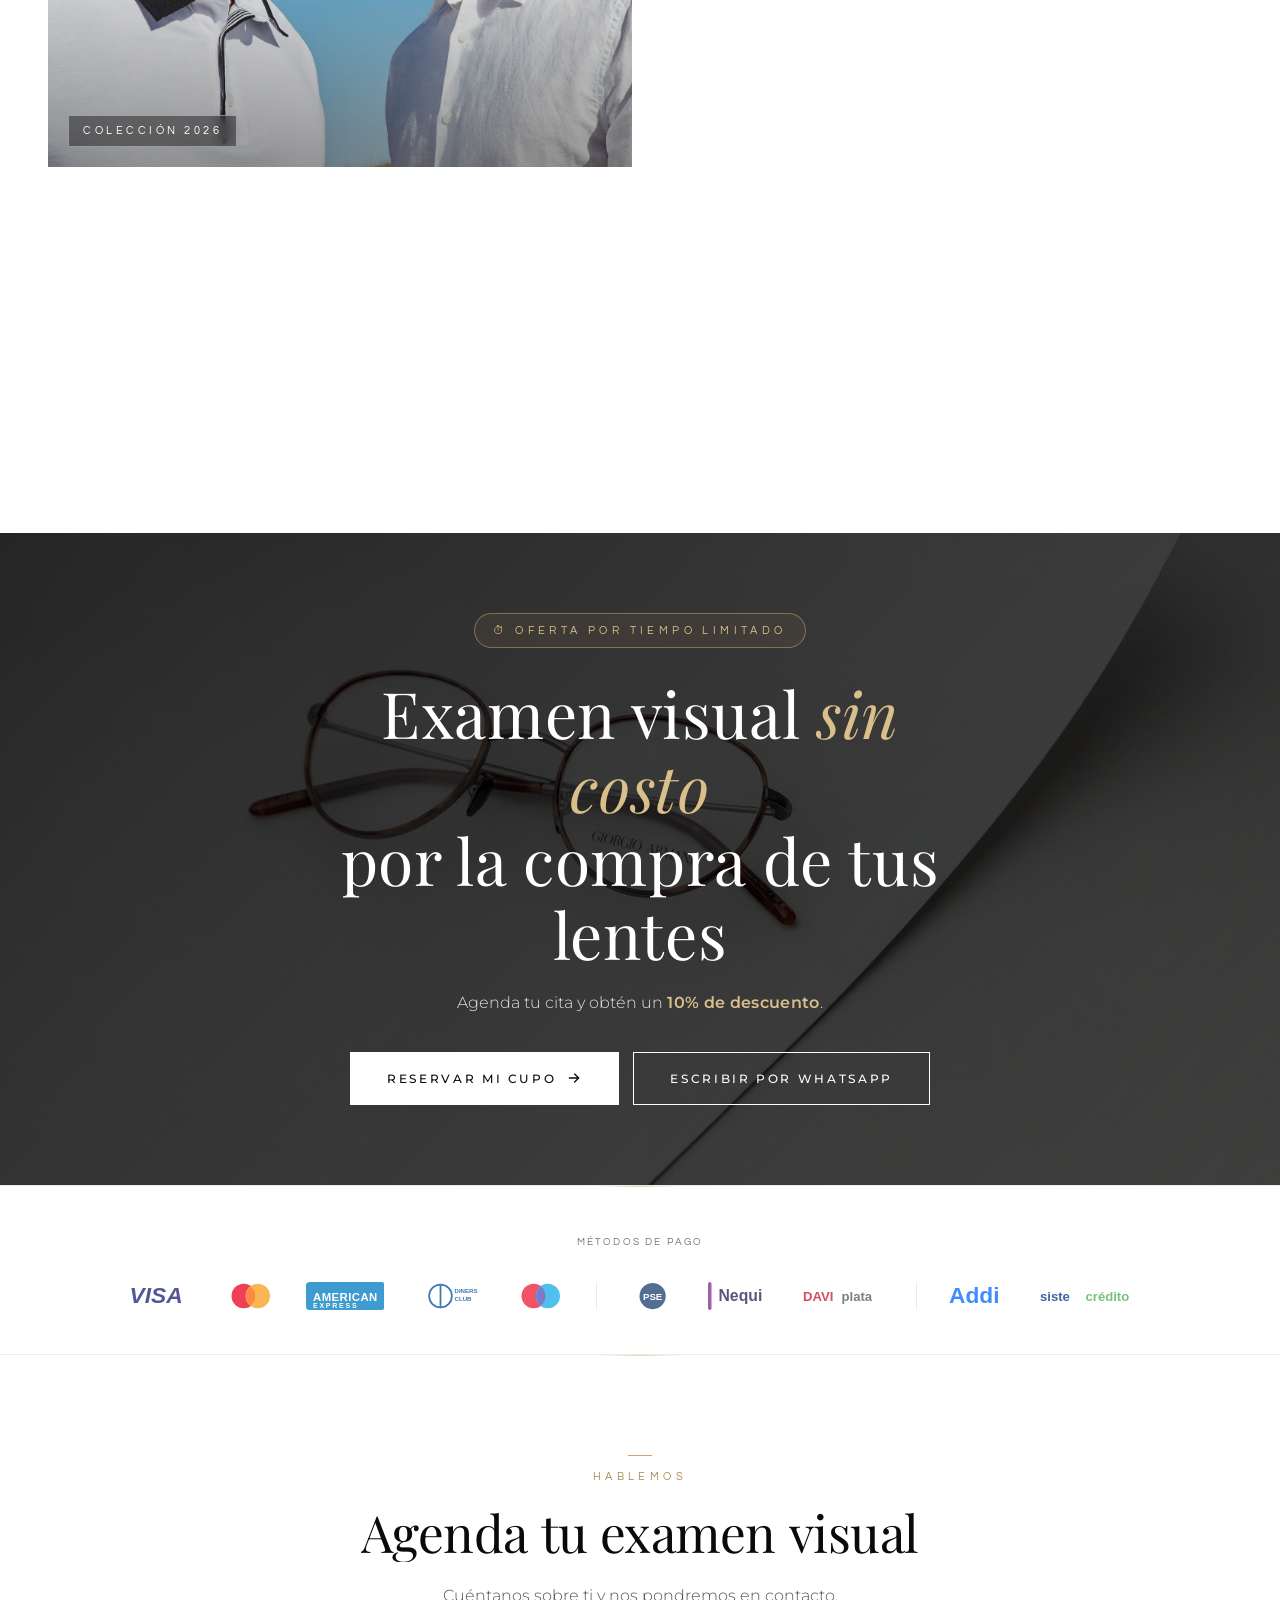
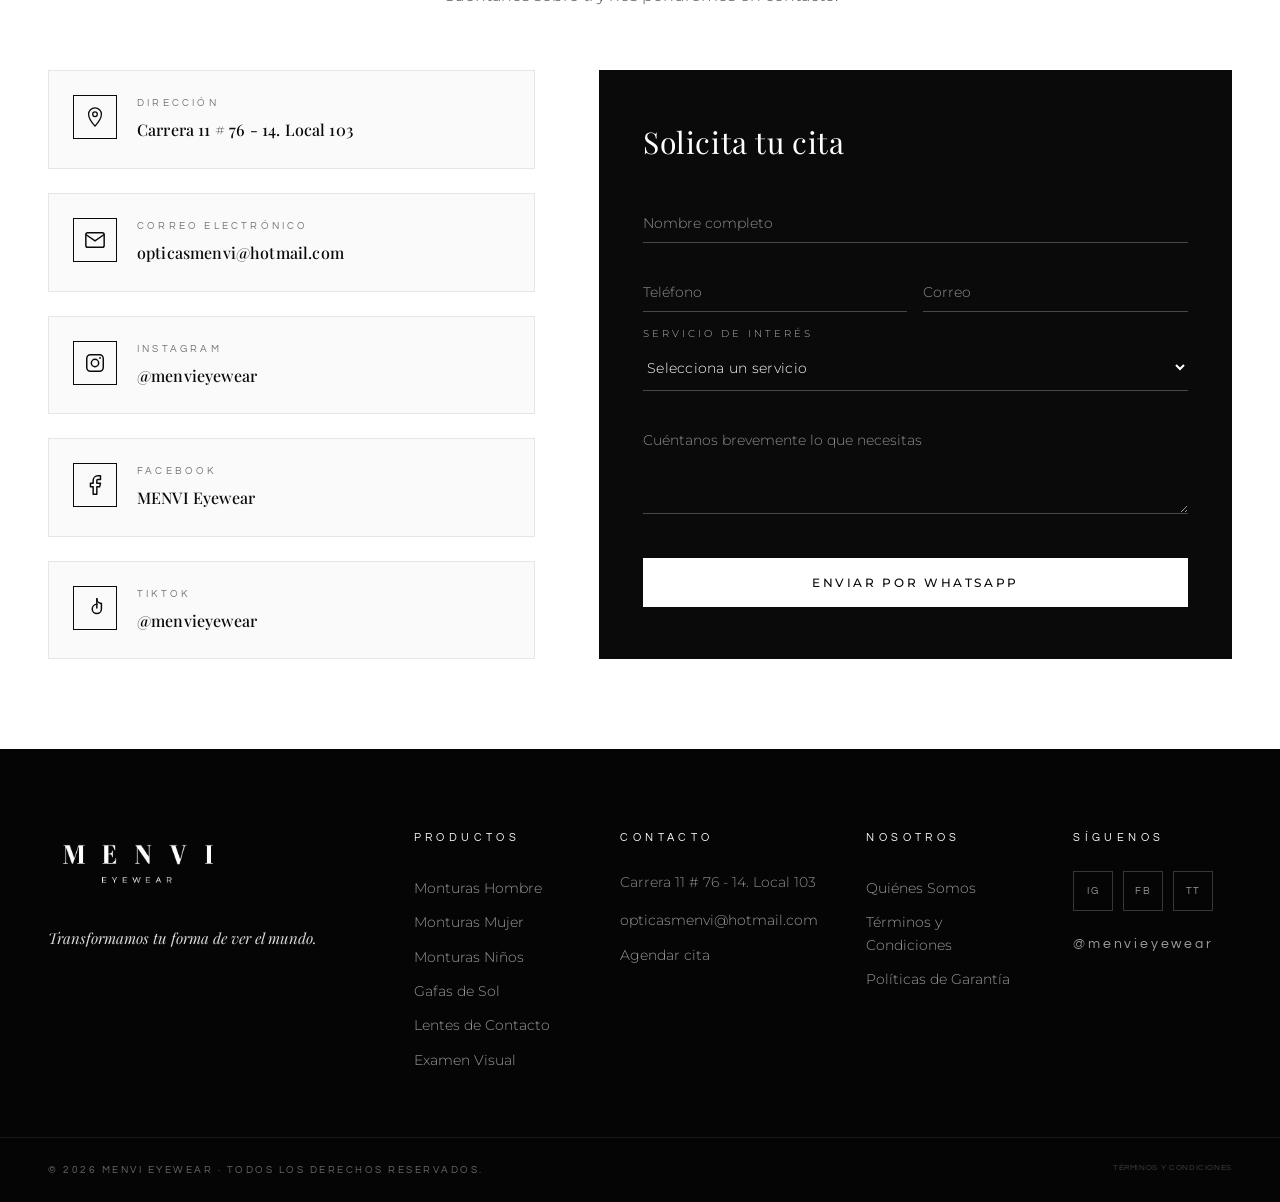
==== commit fef93656: "feat: nuevo catálogo de Gafas de Sol con 16 modelos Nike, Adidas y Monastery Crea gafas-sol.html con" ====
--- a/index.html
+++ b/index.html
@@ -314,7 +314,7 @@
         <div class="prod-card-body">
           <h3 class="prod-card-title">Gafas de Sol</h3>
           <p class="prod-card-text">Filtros UV400 con diseños de las mejores marcas a nivel mundial.</p>
-          <a href="#contacto" class="btn-link">Ver catálogo
+          <a href="gafas-sol.html" class="btn-link">Ver catálogo
             <svg viewBox="0 0 24 24" fill="none"><path d="M5 12h14M13 6l6 6-6 6" stroke="currentColor" stroke-width="2" stroke-linecap="round"/></svg>
           </a>
         </div>
@@ -674,7 +674,7 @@
       <a href="#productos">Monturas Hombre</a>
       <a href="#productos">Monturas Mujer</a>
       <a href="#productos">Monturas Niños</a>
-      <a href="#productos">Gafas de Sol</a>
+      <a href="gafas-sol.html">Gafas de Sol</a>
       <a href="#productos">Lentes de Contacto</a>
       <a href="#servicios">Examen Visual</a>
     </div>
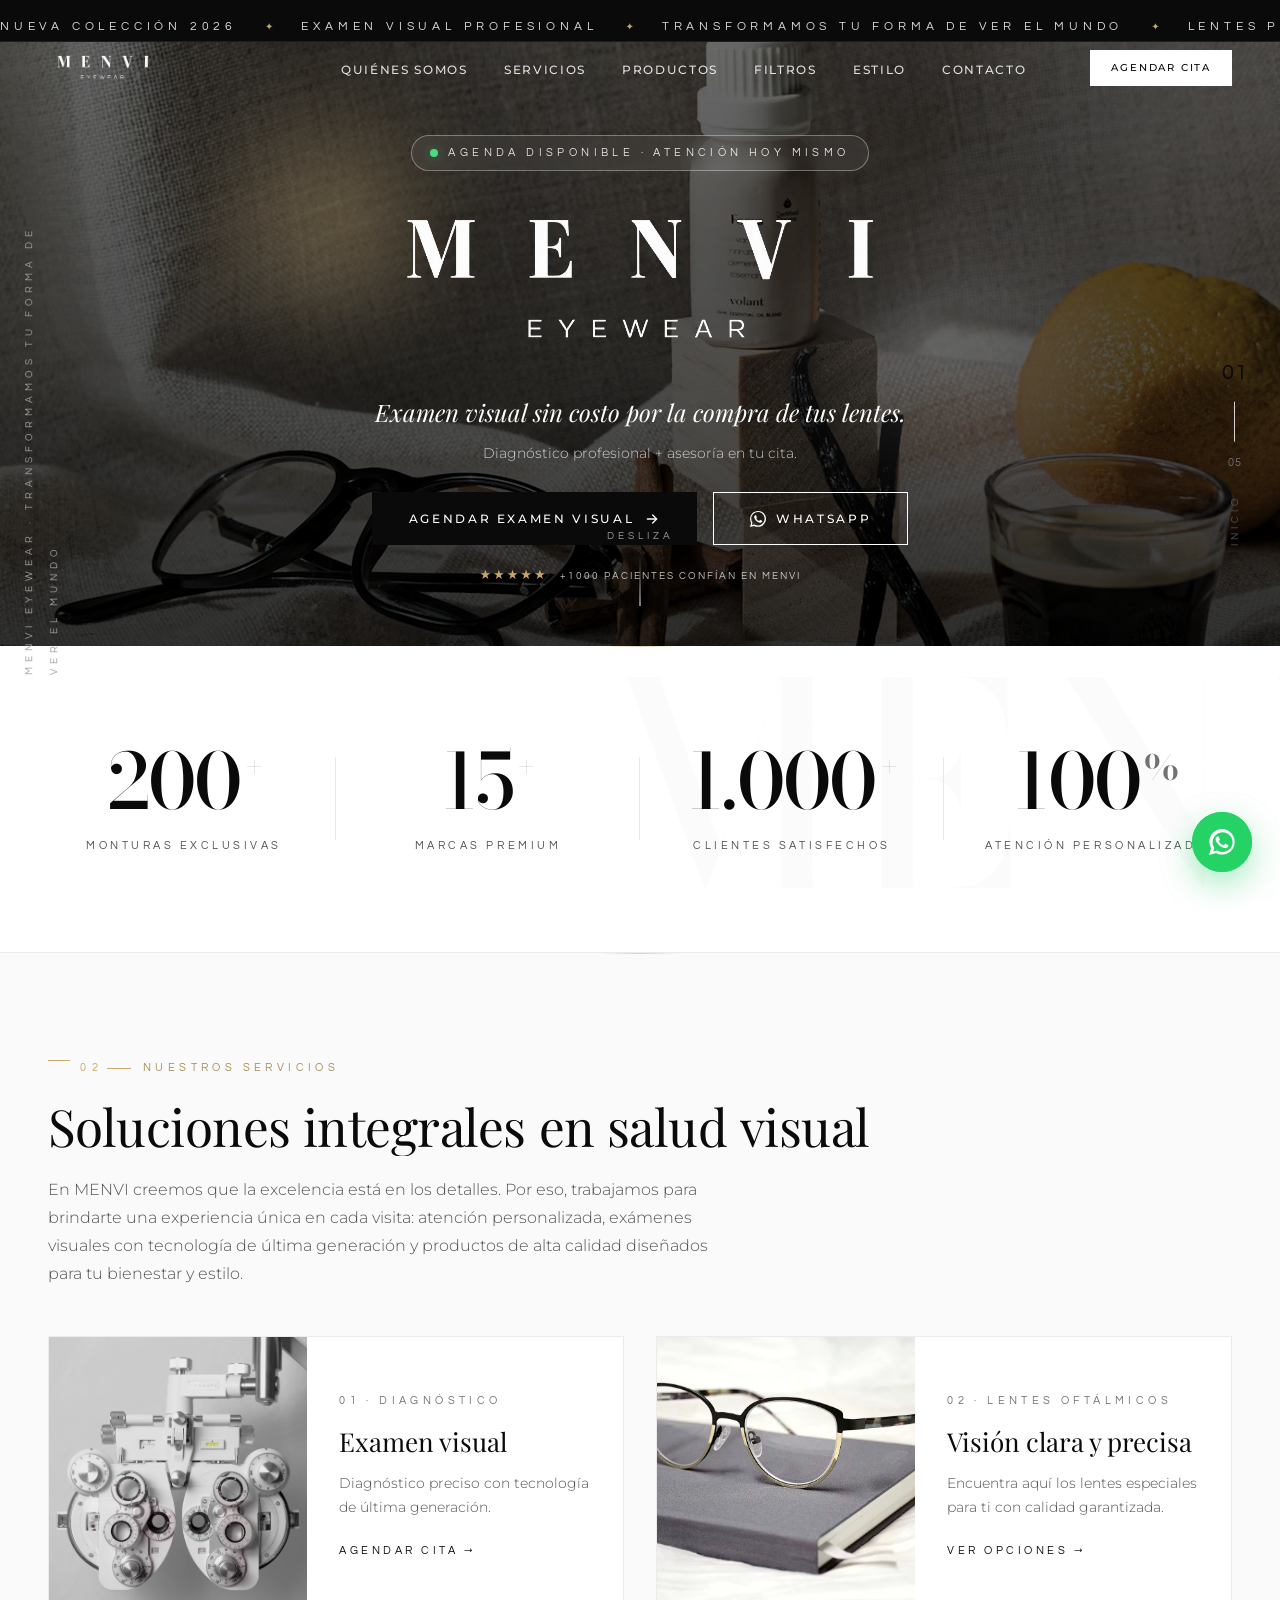
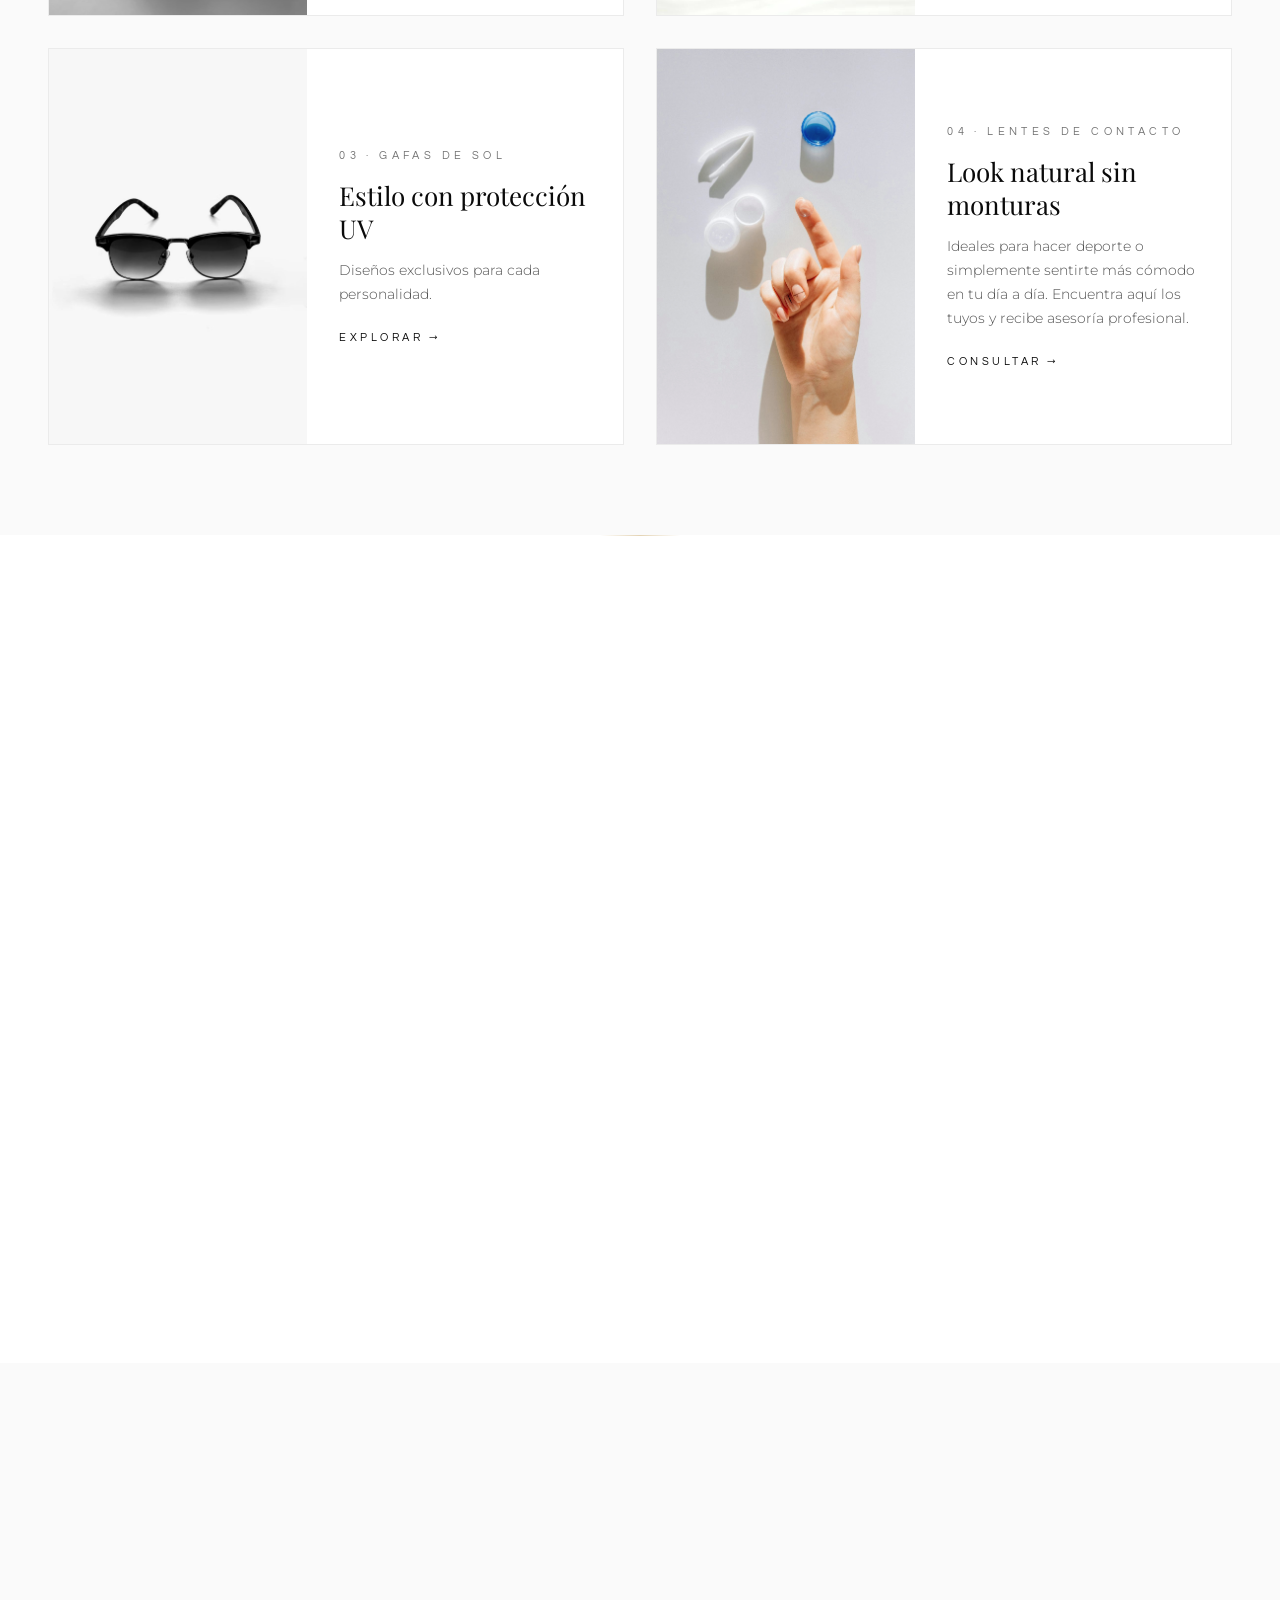
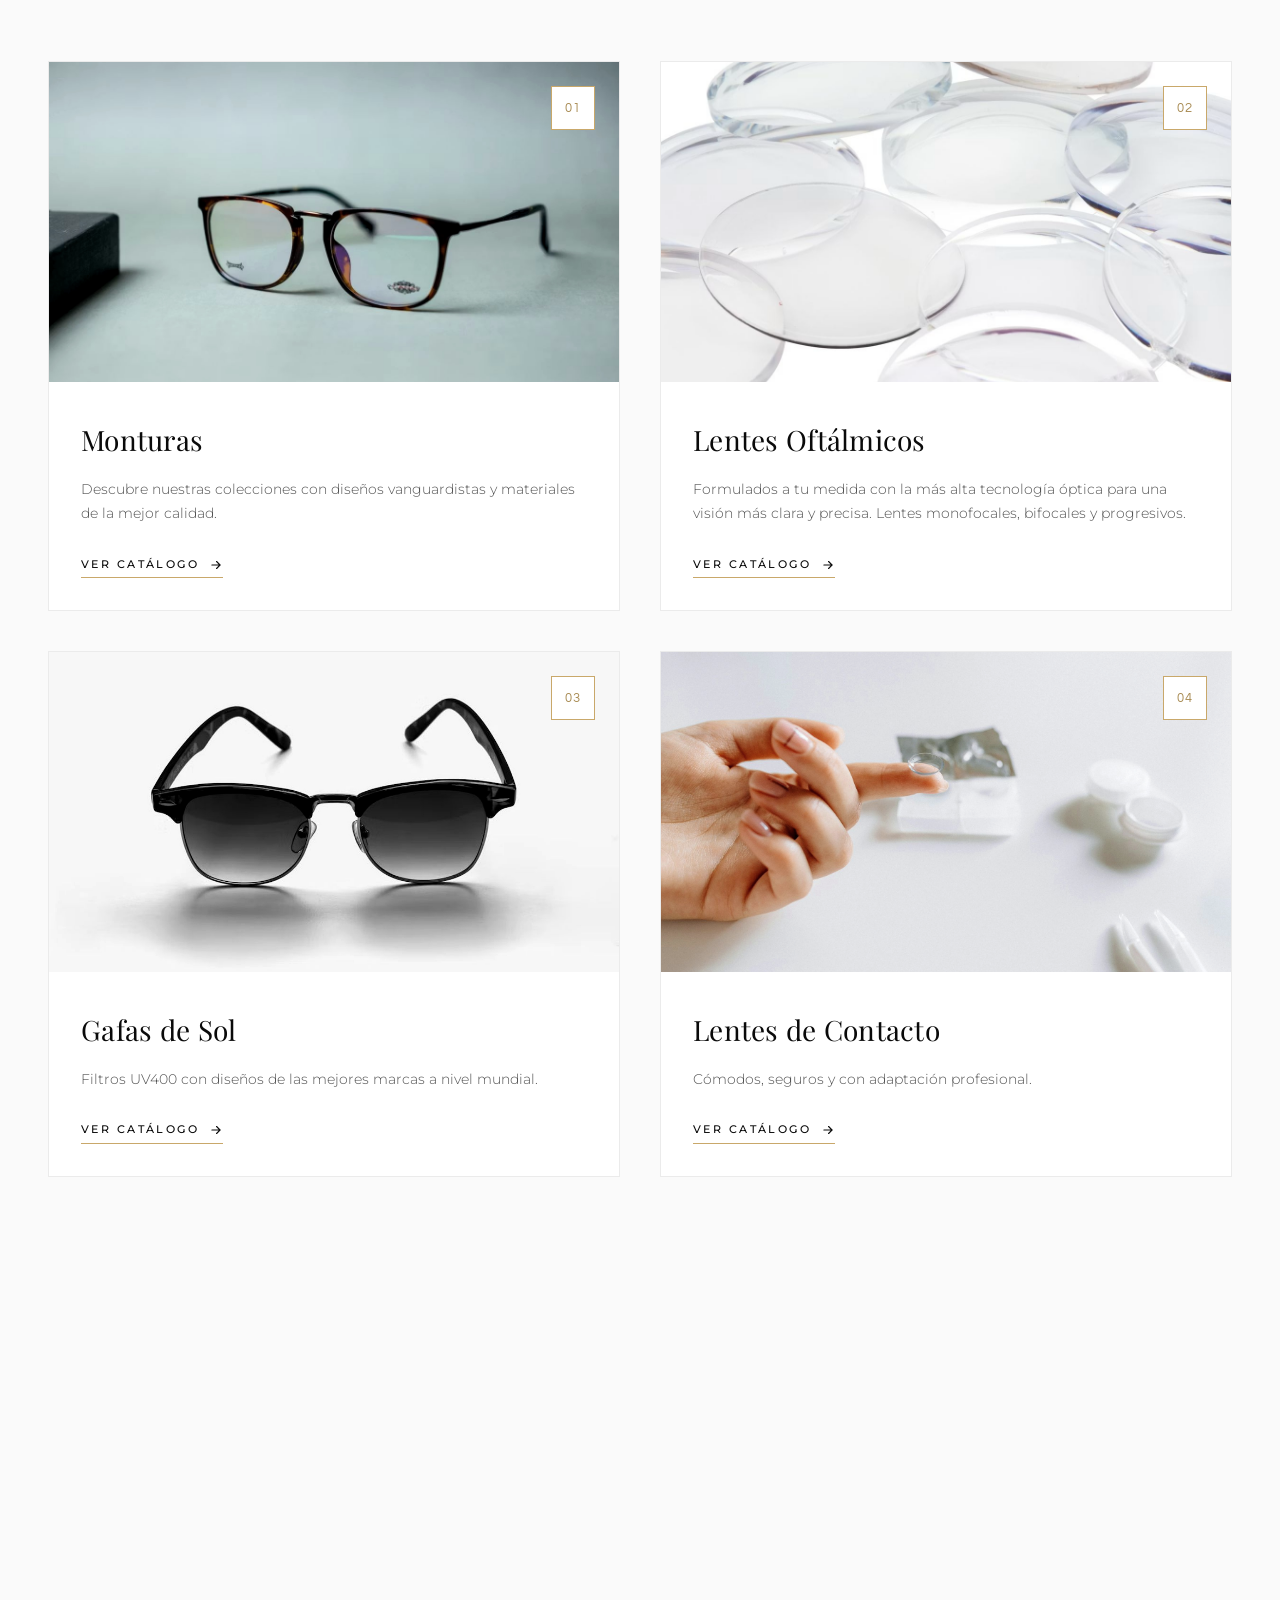
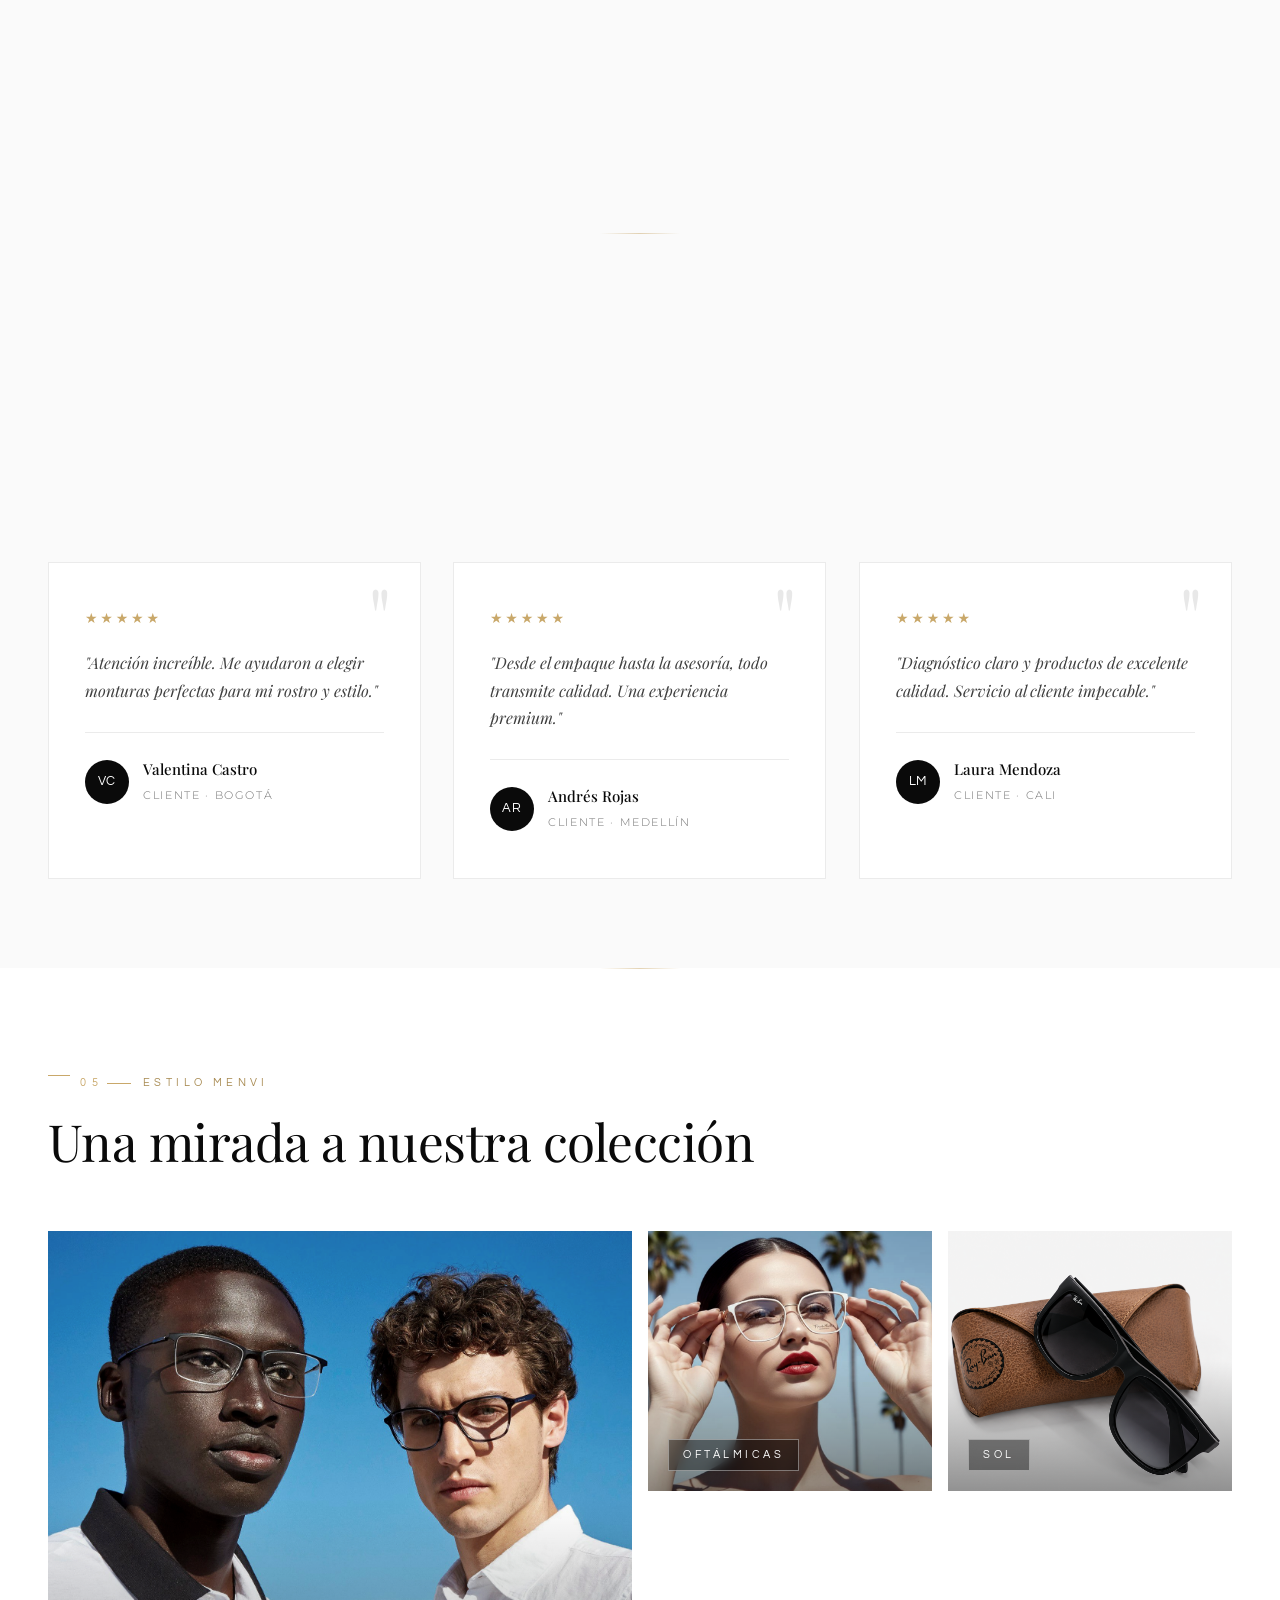
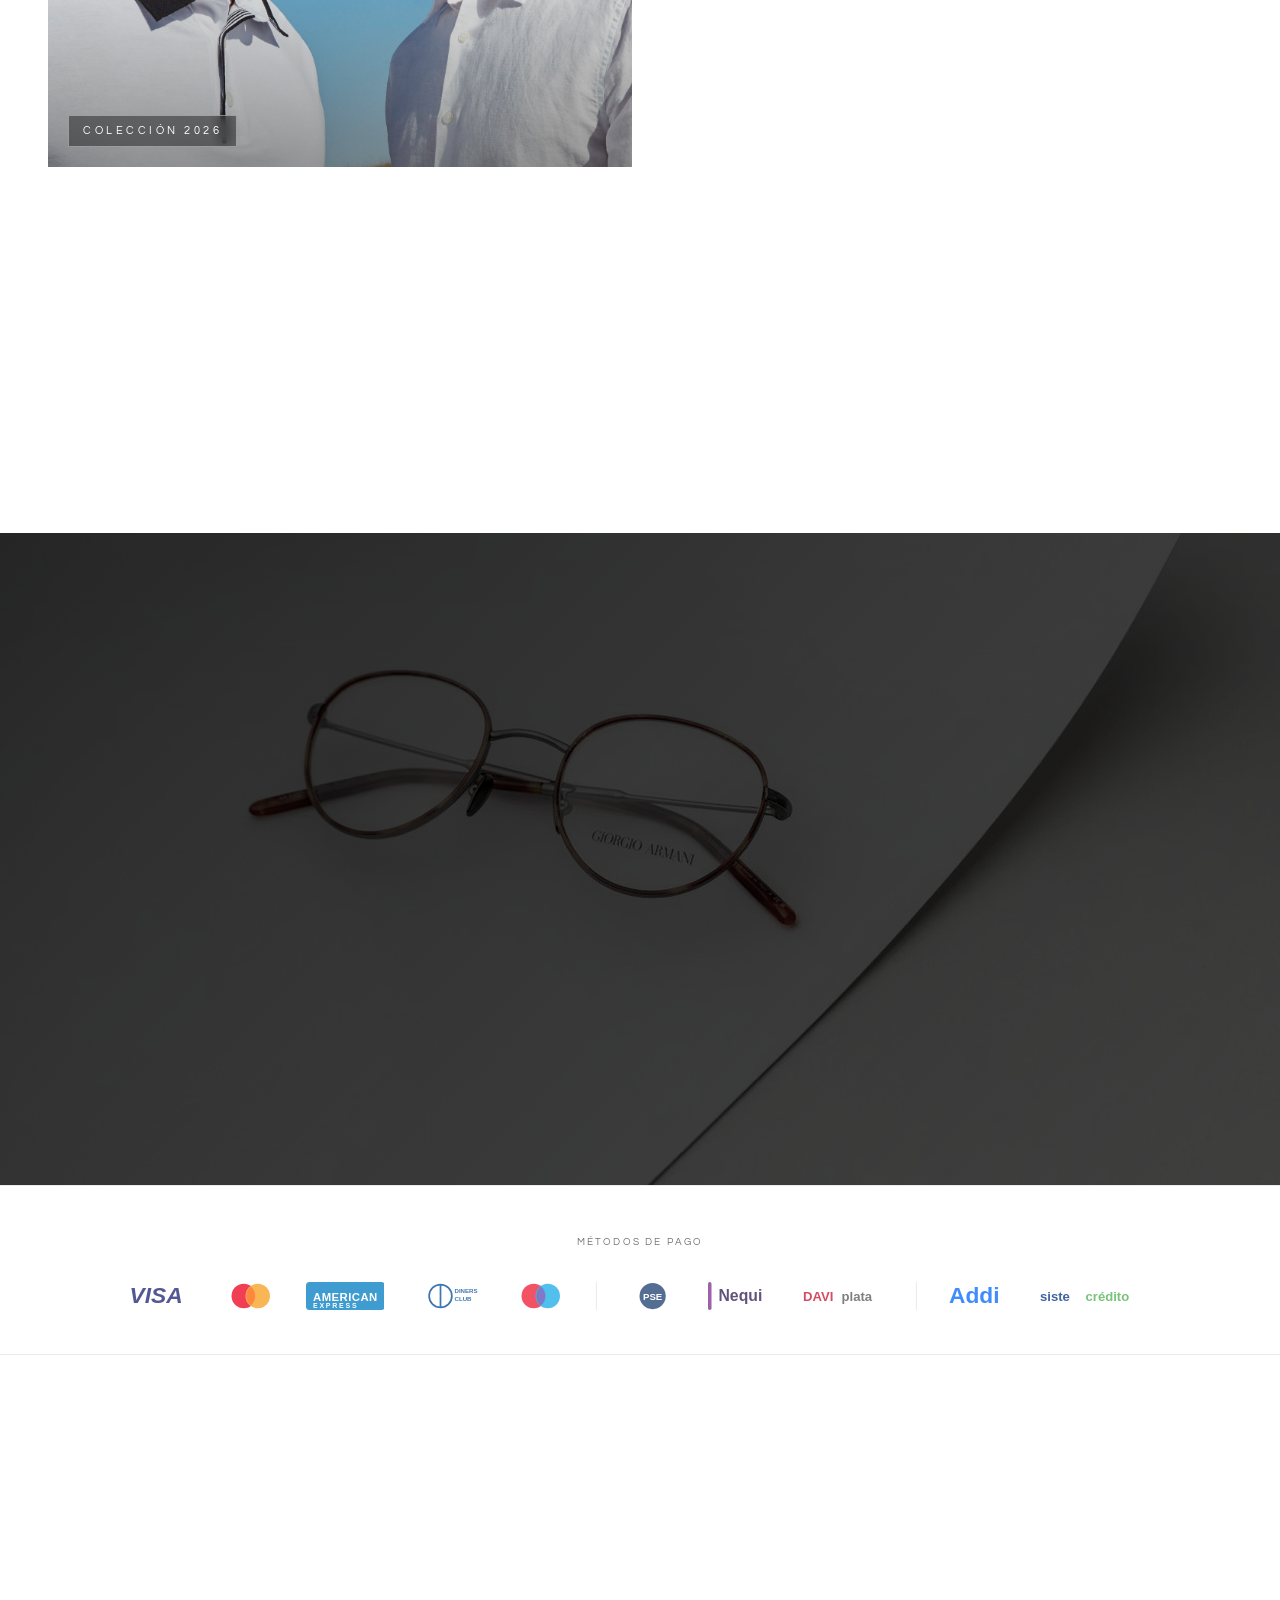
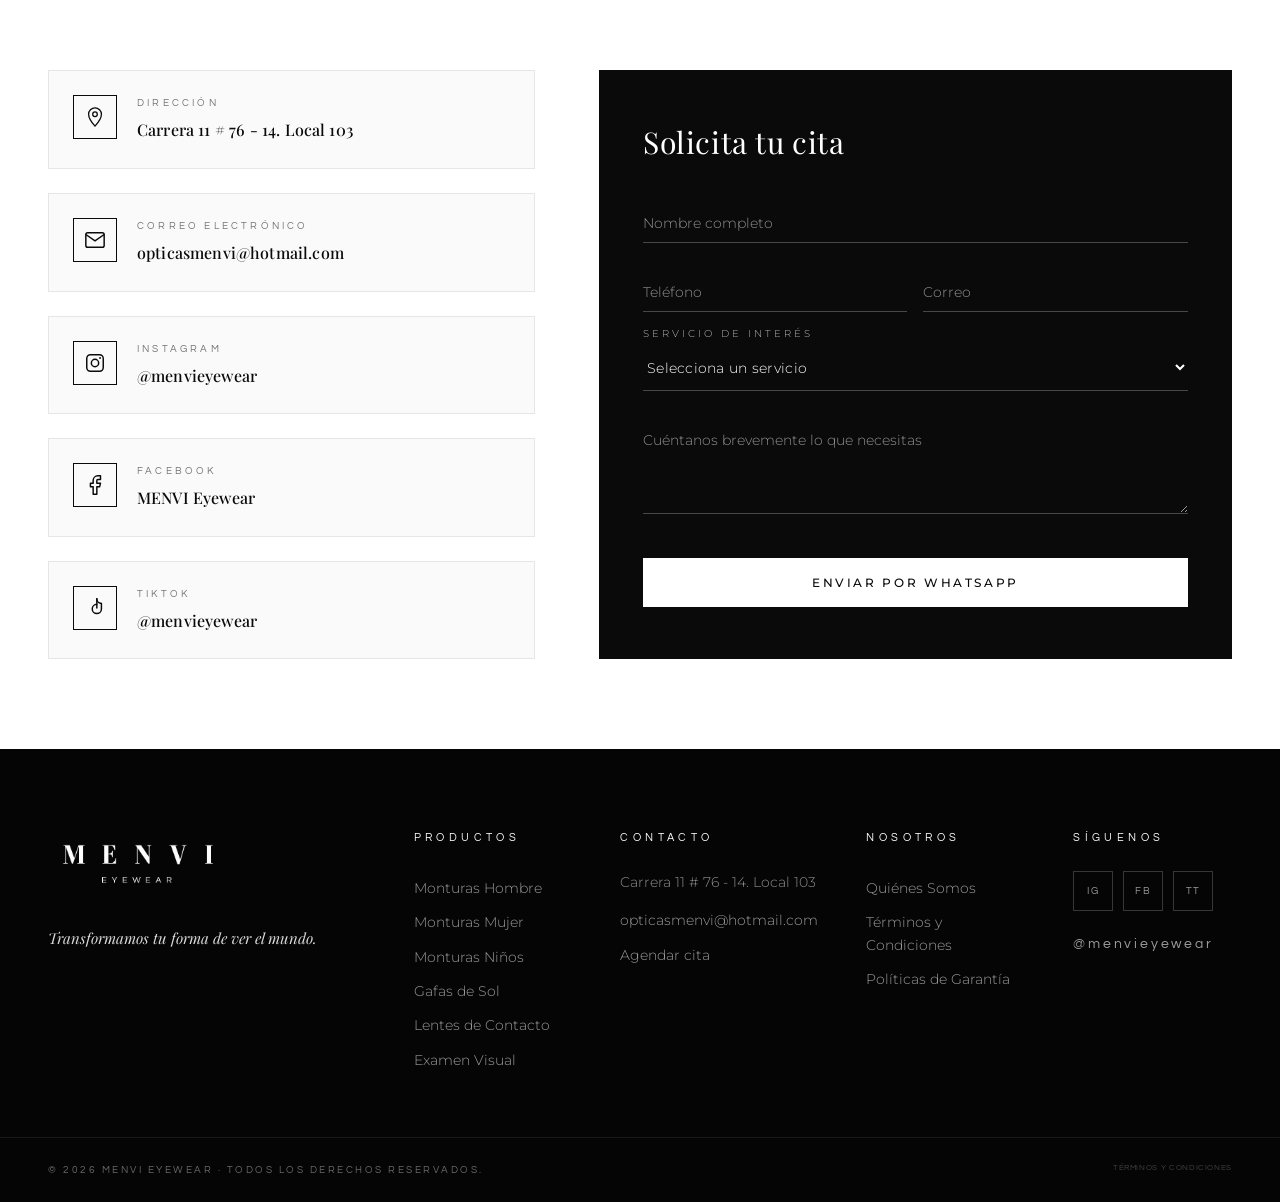
==== commit 27c105e5: "fix: enlaces "Ver catálogo" de las tarjetas de producto Filtros ahora enlaza a filtros.html (antes i" ====
--- a/index.html
+++ b/index.html
@@ -286,7 +286,7 @@
         <div class="prod-card-body">
           <h3 class="prod-card-title">Monturas</h3>
           <p class="prod-card-text">Descubre nuestras colecciones con diseños vanguardistas y materiales de la mejor calidad.</p>
-          <a href="#contacto" class="btn-link">Ver catálogo
+          <a href="#productos" class="btn-link">Ver catálogo
             <svg viewBox="0 0 24 24" fill="none"><path d="M5 12h14M13 6l6 6-6 6" stroke="currentColor" stroke-width="2" stroke-linecap="round"/></svg>
           </a>
         </div>
@@ -300,7 +300,7 @@
         <div class="prod-card-body">
           <h3 class="prod-card-title">Lentes Oftálmicos</h3>
           <p class="prod-card-text">Formulados a tu medida con la más alta tecnología óptica para una visión más clara y precisa. Lentes monofocales, bifocales y progresivos.</p>
-          <a href="#contacto" class="btn-link">Ver catálogo
+          <a href="#productos" class="btn-link">Ver catálogo
             <svg viewBox="0 0 24 24" fill="none"><path d="M5 12h14M13 6l6 6-6 6" stroke="currentColor" stroke-width="2" stroke-linecap="round"/></svg>
           </a>
         </div>
@@ -328,7 +328,7 @@
         <div class="prod-card-body">
           <h3 class="prod-card-title">Lentes de Contacto</h3>
           <p class="prod-card-text">Cómodos, seguros y con adaptación profesional.</p>
-          <a href="#contacto" class="btn-link">Ver catálogo
+          <a href="#productos" class="btn-link">Ver catálogo
             <svg viewBox="0 0 24 24" fill="none"><path d="M5 12h14M13 6l6 6-6 6" stroke="currentColor" stroke-width="2" stroke-linecap="round"/></svg>
           </a>
         </div>
@@ -342,7 +342,7 @@
         <div class="prod-card-body">
           <h3 class="prod-card-title">Filtros</h3>
           <p class="prod-card-text">Antirreflejo, fotosensible, transitions, filtro azul, rojo, amarillo y naranja.</p>
-          <a href="#contacto" class="btn-link">Ver catálogo
+          <a href="filtros.html" class="btn-link">Ver catálogo
             <svg viewBox="0 0 24 24" fill="none"><path d="M5 12h14M13 6l6 6-6 6" stroke="currentColor" stroke-width="2" stroke-linecap="round"/></svg>
           </a>
         </div>
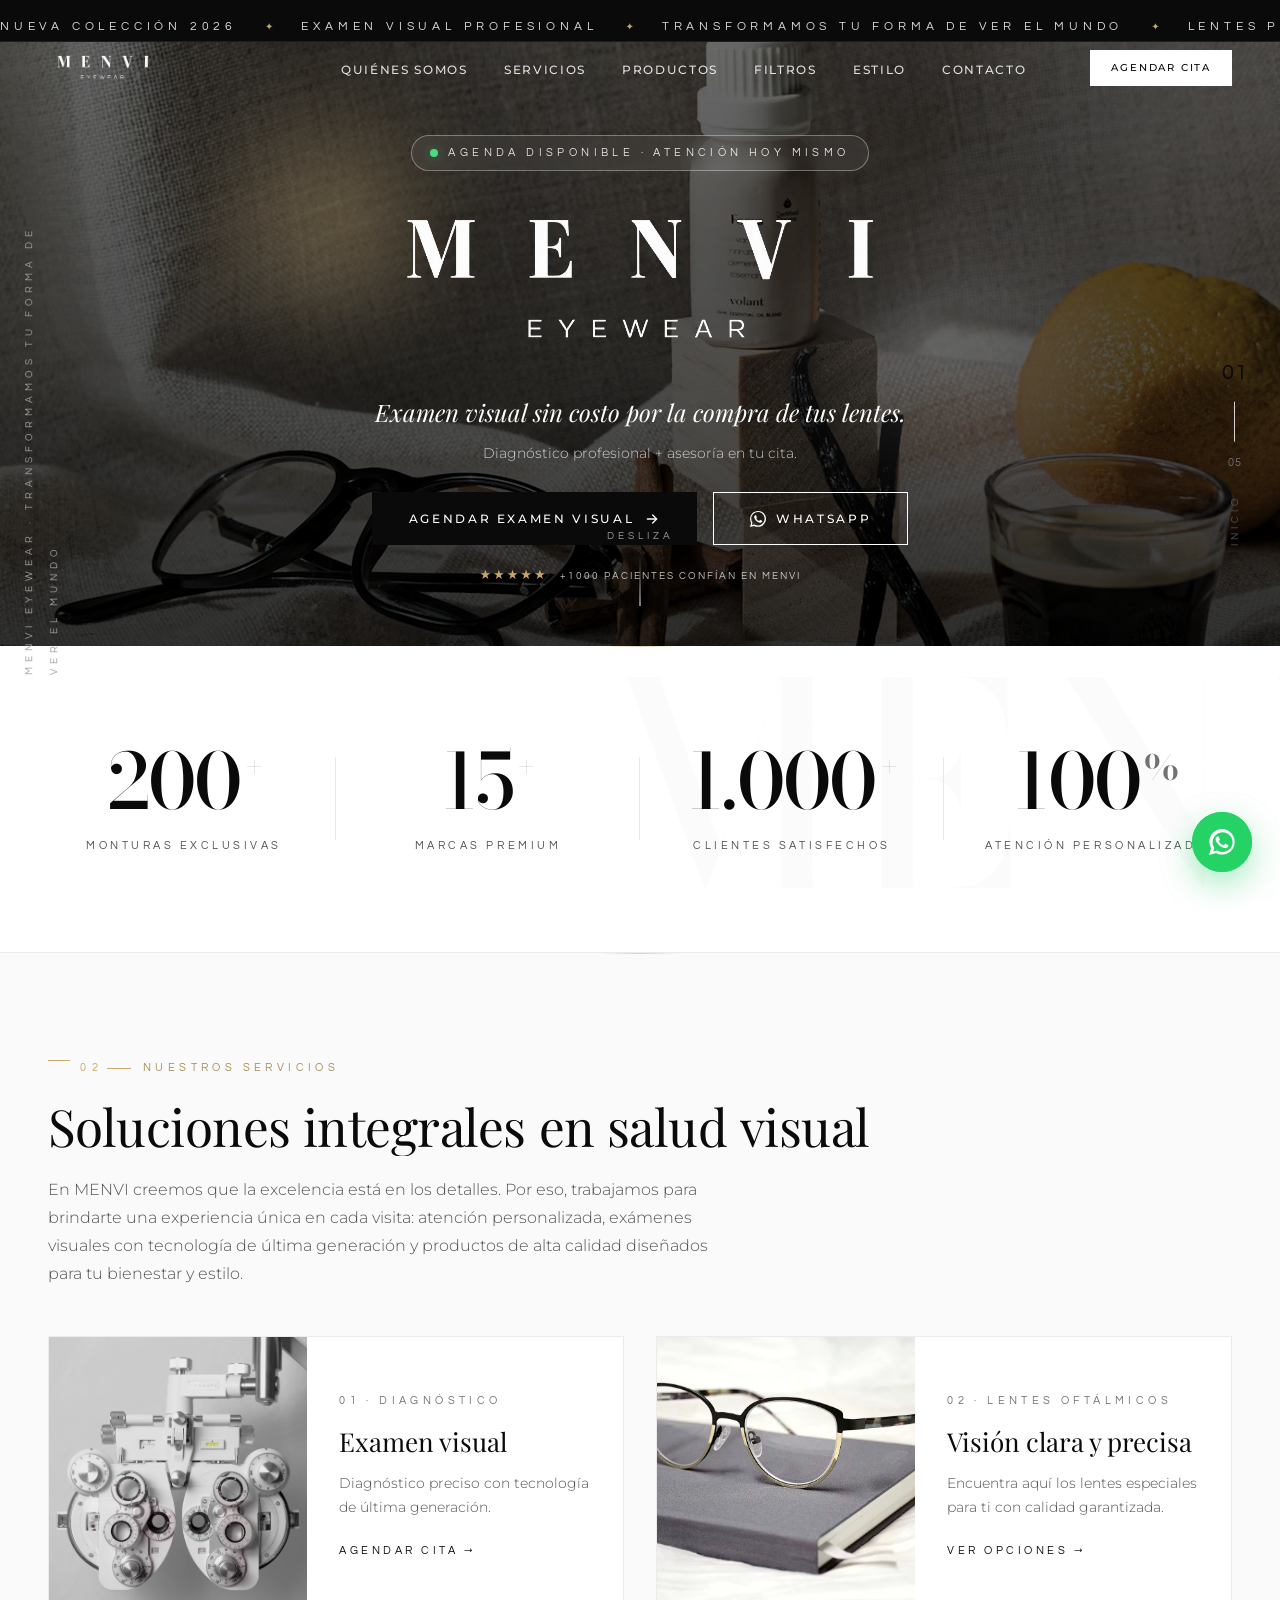
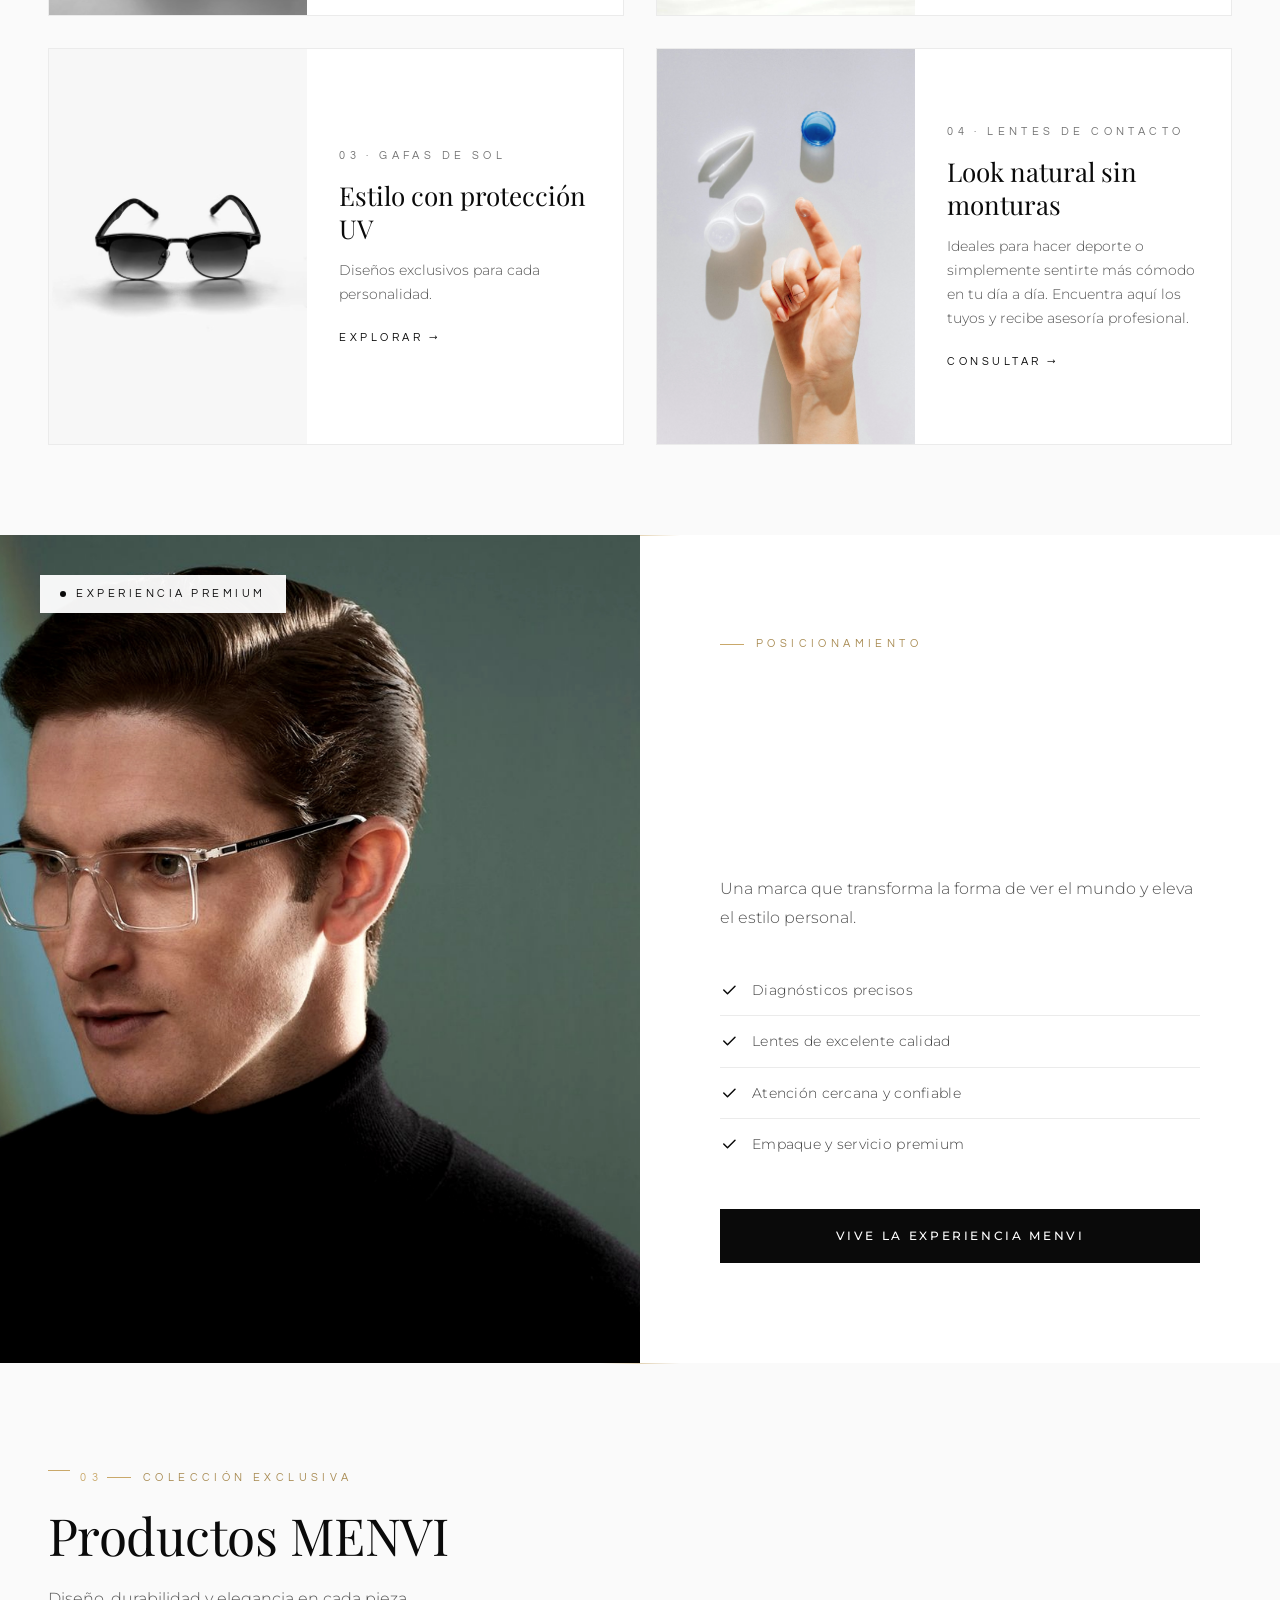
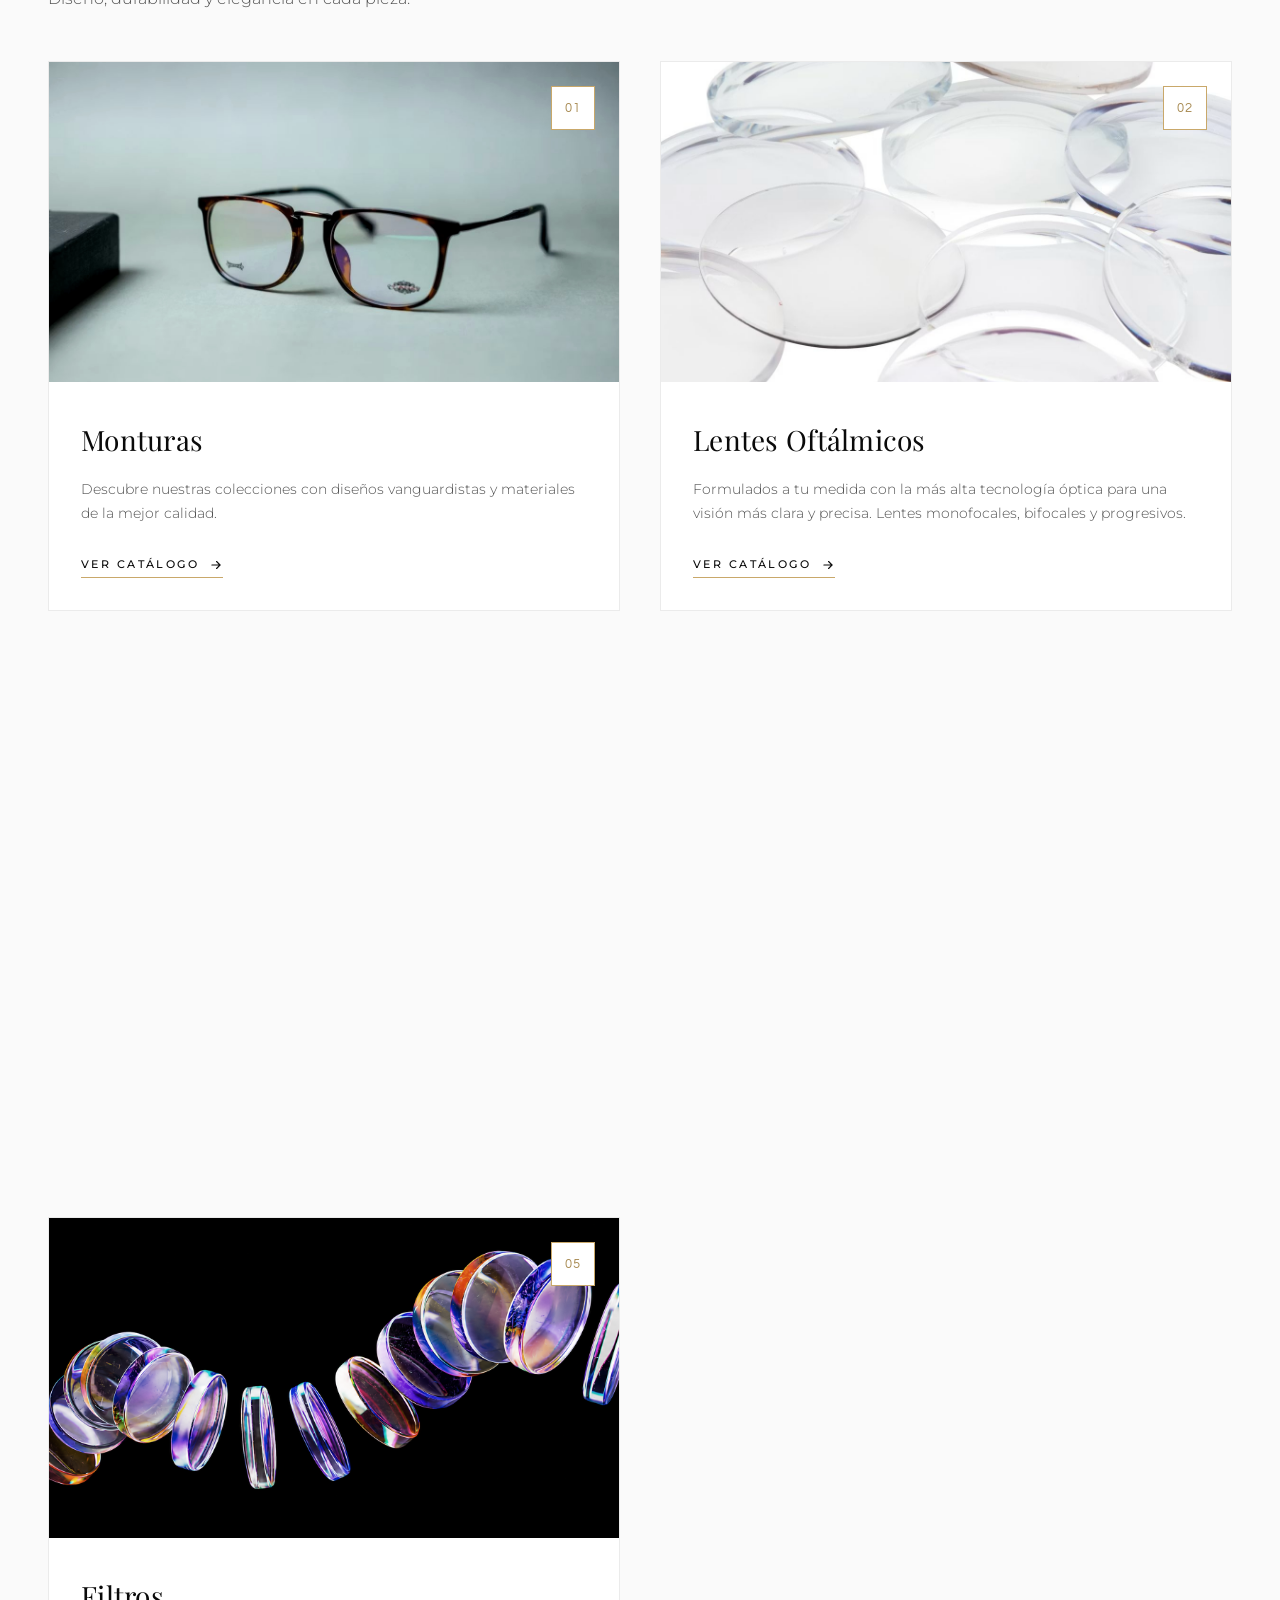
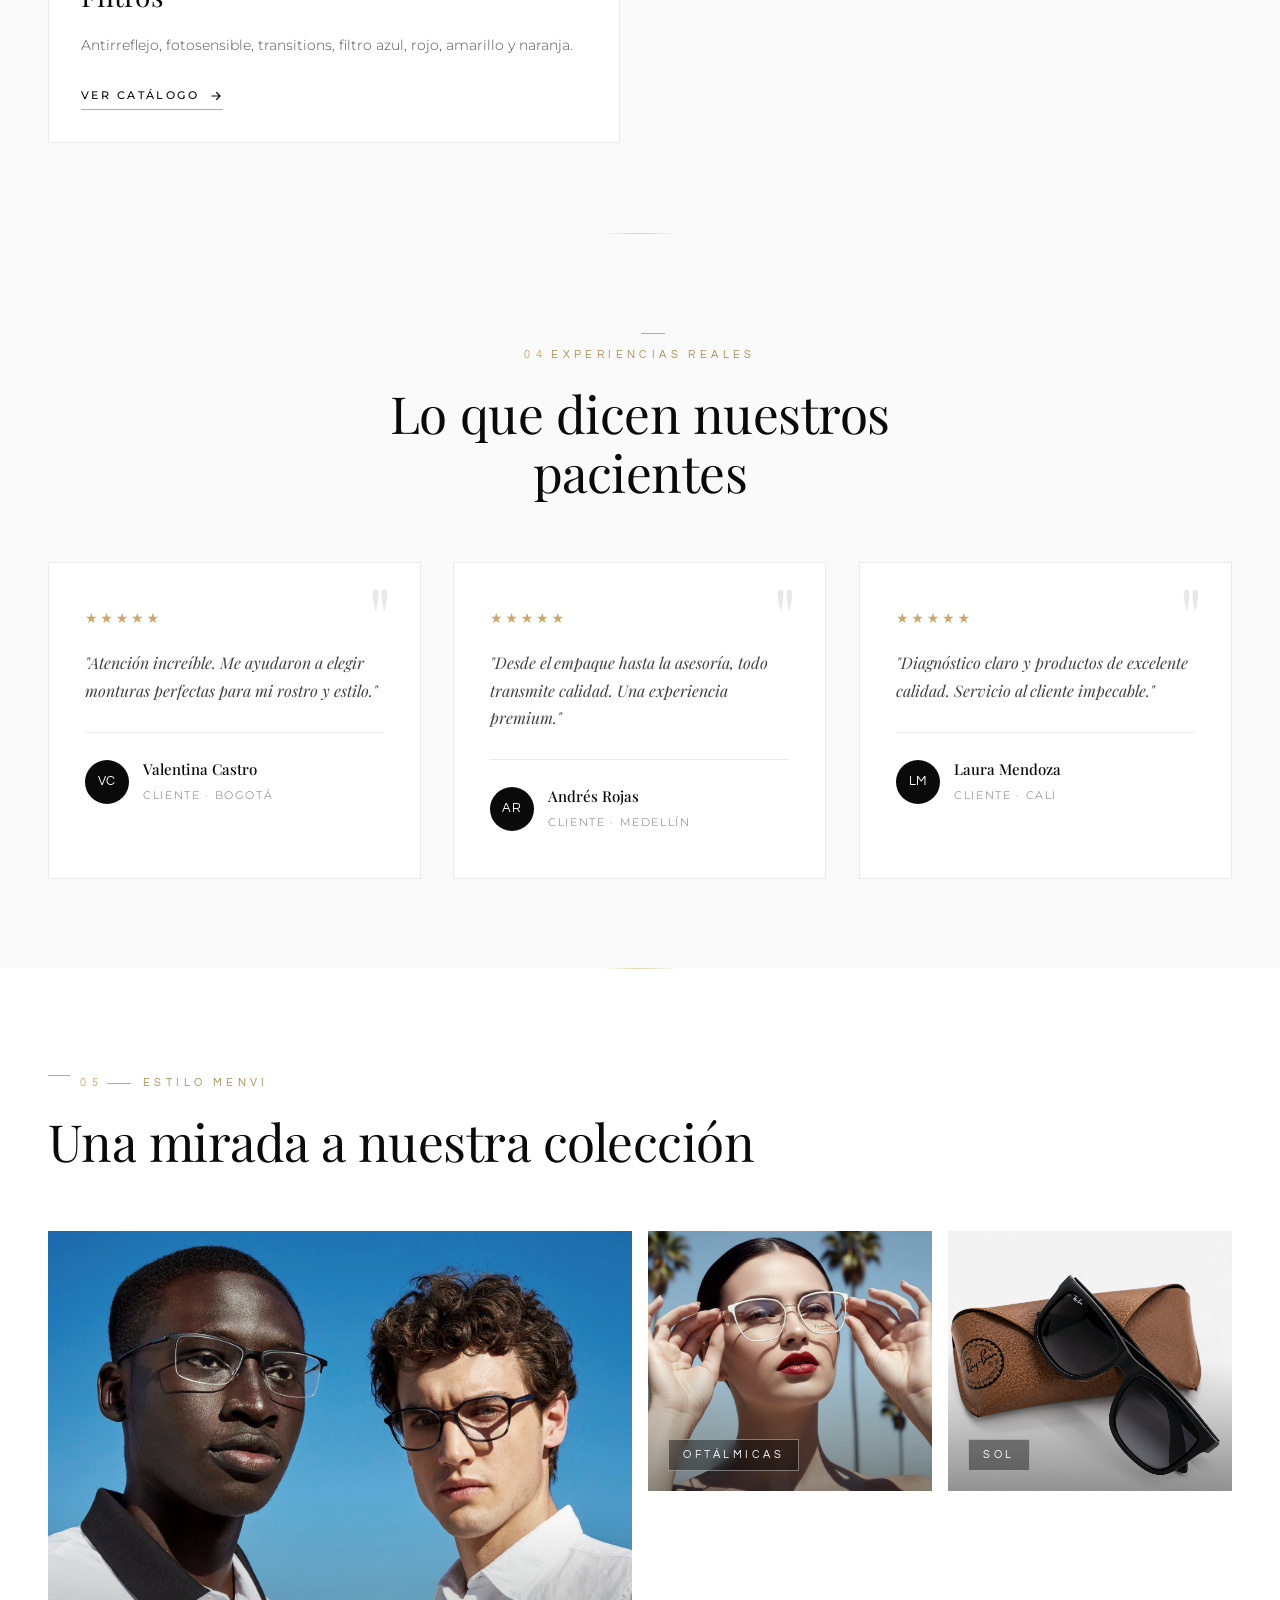
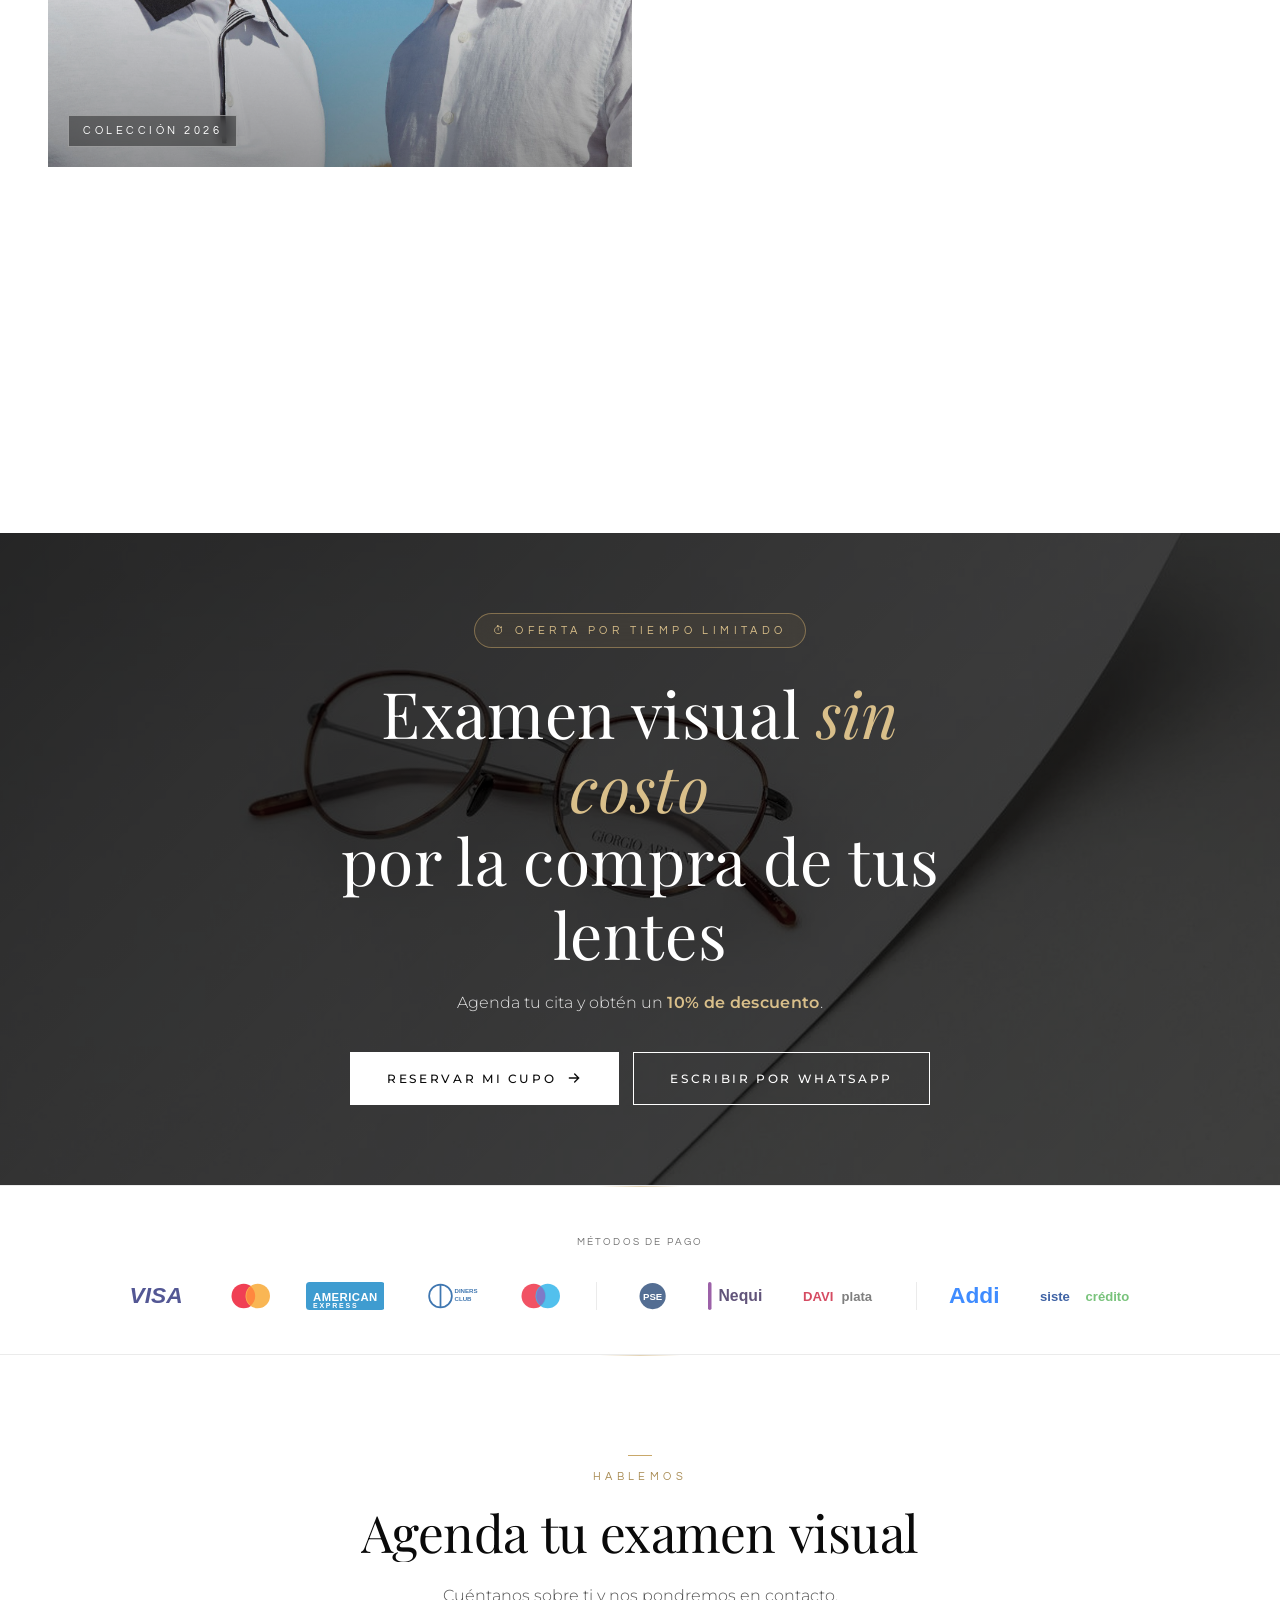
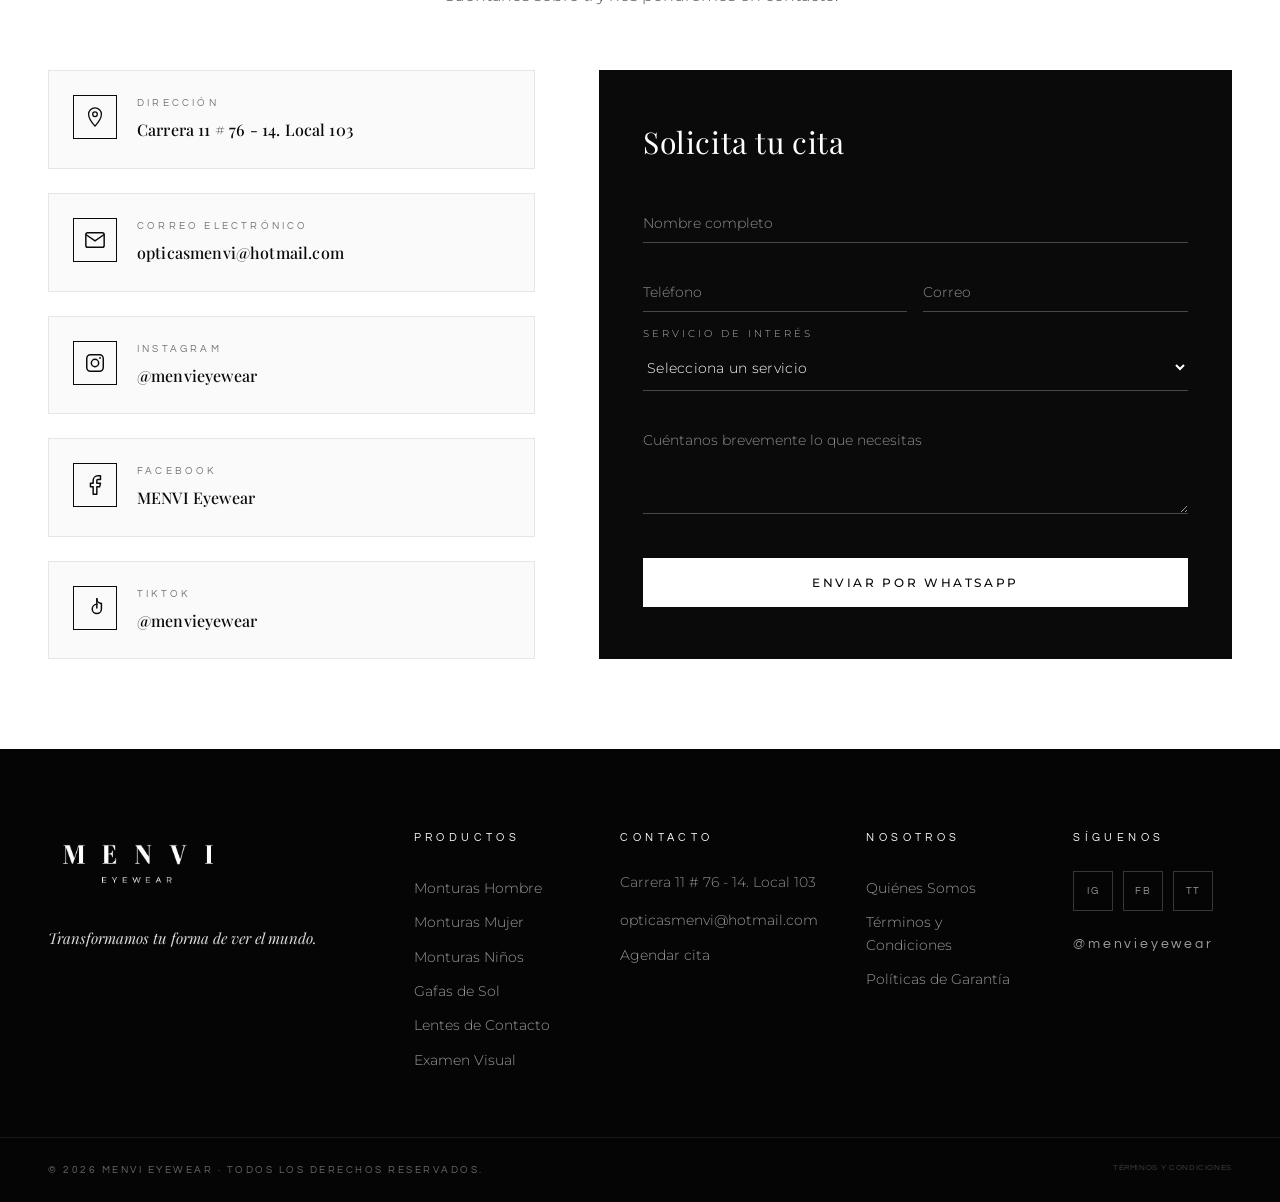
==== commit 1892bad5: "feat: catálogo de Monturas (47 referencias) y precios en Gafas de Sol Nueva página monturas.html con" ====
--- a/index.html
+++ b/index.html
@@ -286,7 +286,7 @@
         <div class="prod-card-body">
           <h3 class="prod-card-title">Monturas</h3>
           <p class="prod-card-text">Descubre nuestras colecciones con diseños vanguardistas y materiales de la mejor calidad.</p>
-          <a href="#productos" class="btn-link">Ver catálogo
+          <a href="monturas.html" class="btn-link">Ver catálogo
             <svg viewBox="0 0 24 24" fill="none"><path d="M5 12h14M13 6l6 6-6 6" stroke="currentColor" stroke-width="2" stroke-linecap="round"/></svg>
           </a>
         </div>
@@ -671,8 +671,8 @@
     </div>
     <div class="footer-col">
       <h5>Productos</h5>
-      <a href="#productos">Monturas Hombre</a>
-      <a href="#productos">Monturas Mujer</a>
+      <a href="monturas.html">Monturas Hombre</a>
+      <a href="monturas.html">Monturas Mujer</a>
       <a href="#productos">Monturas Niños</a>
       <a href="gafas-sol.html">Gafas de Sol</a>
       <a href="#productos">Lentes de Contacto</a>
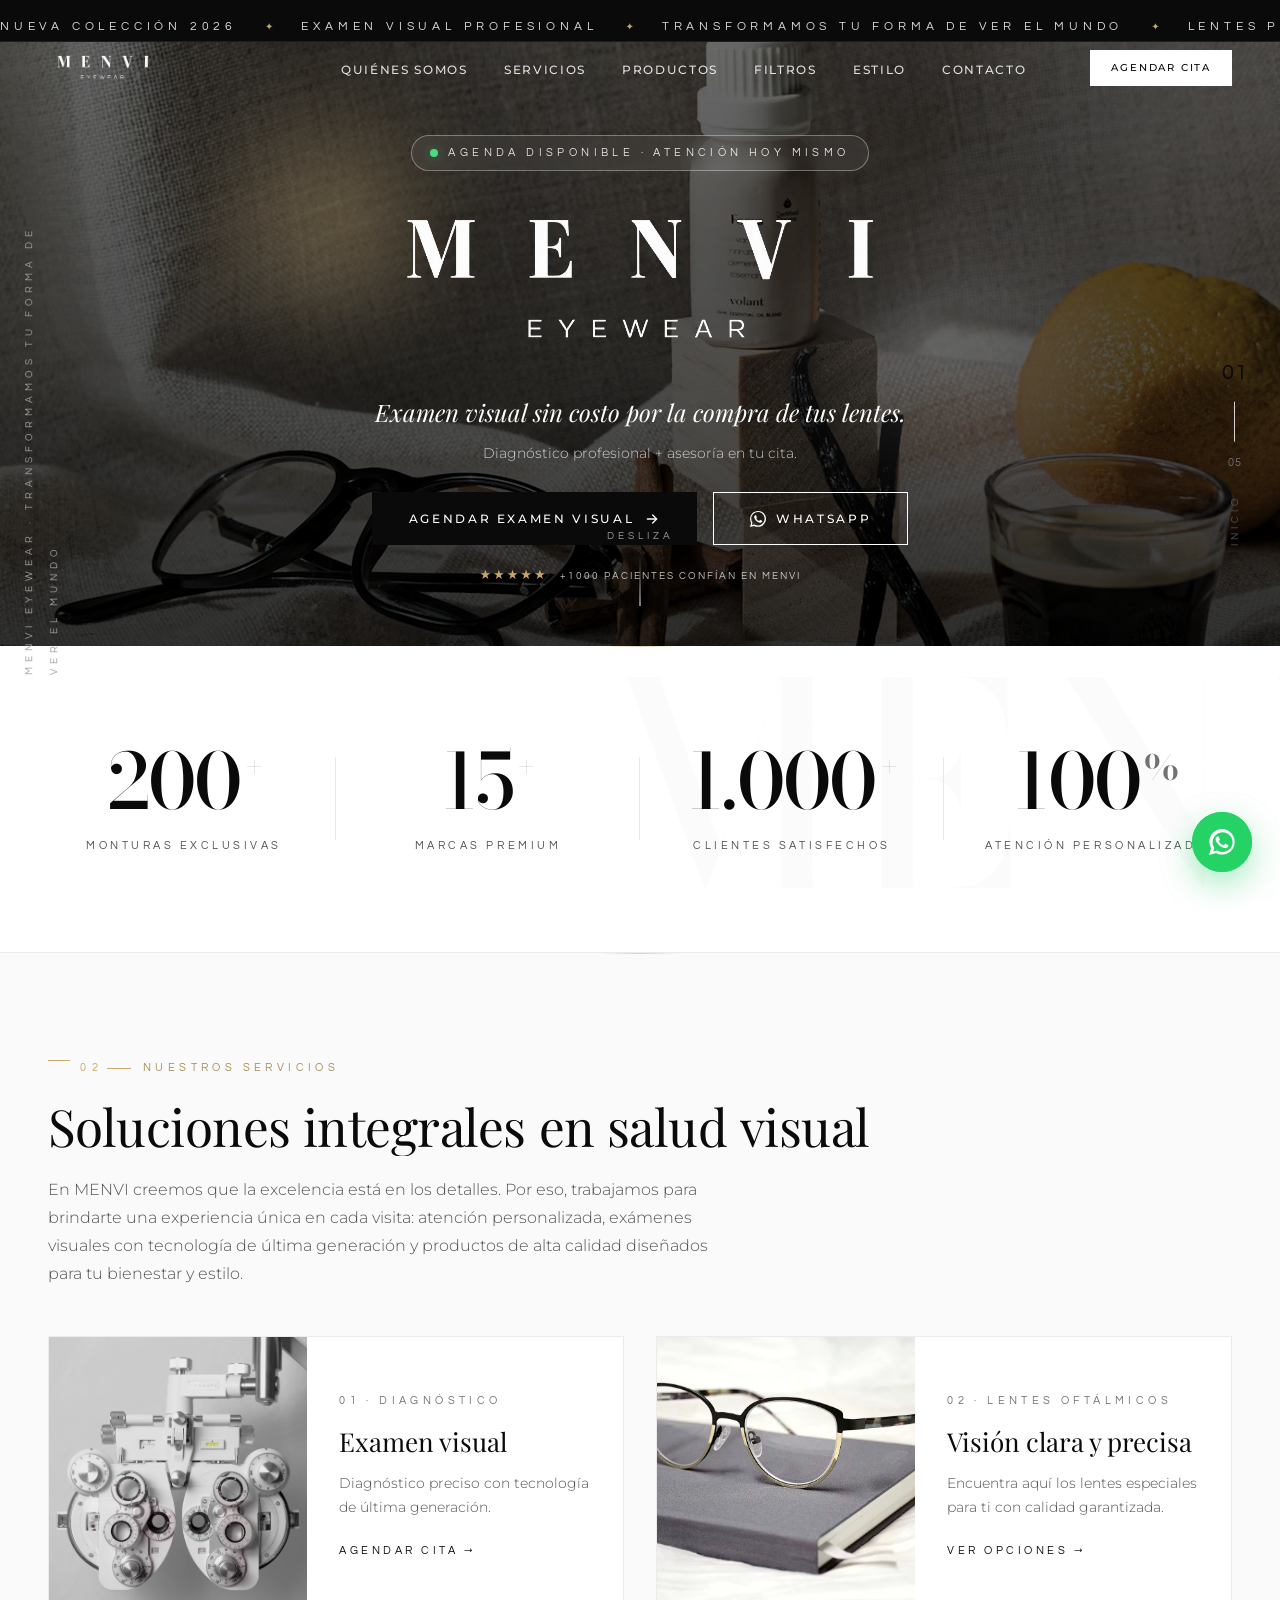
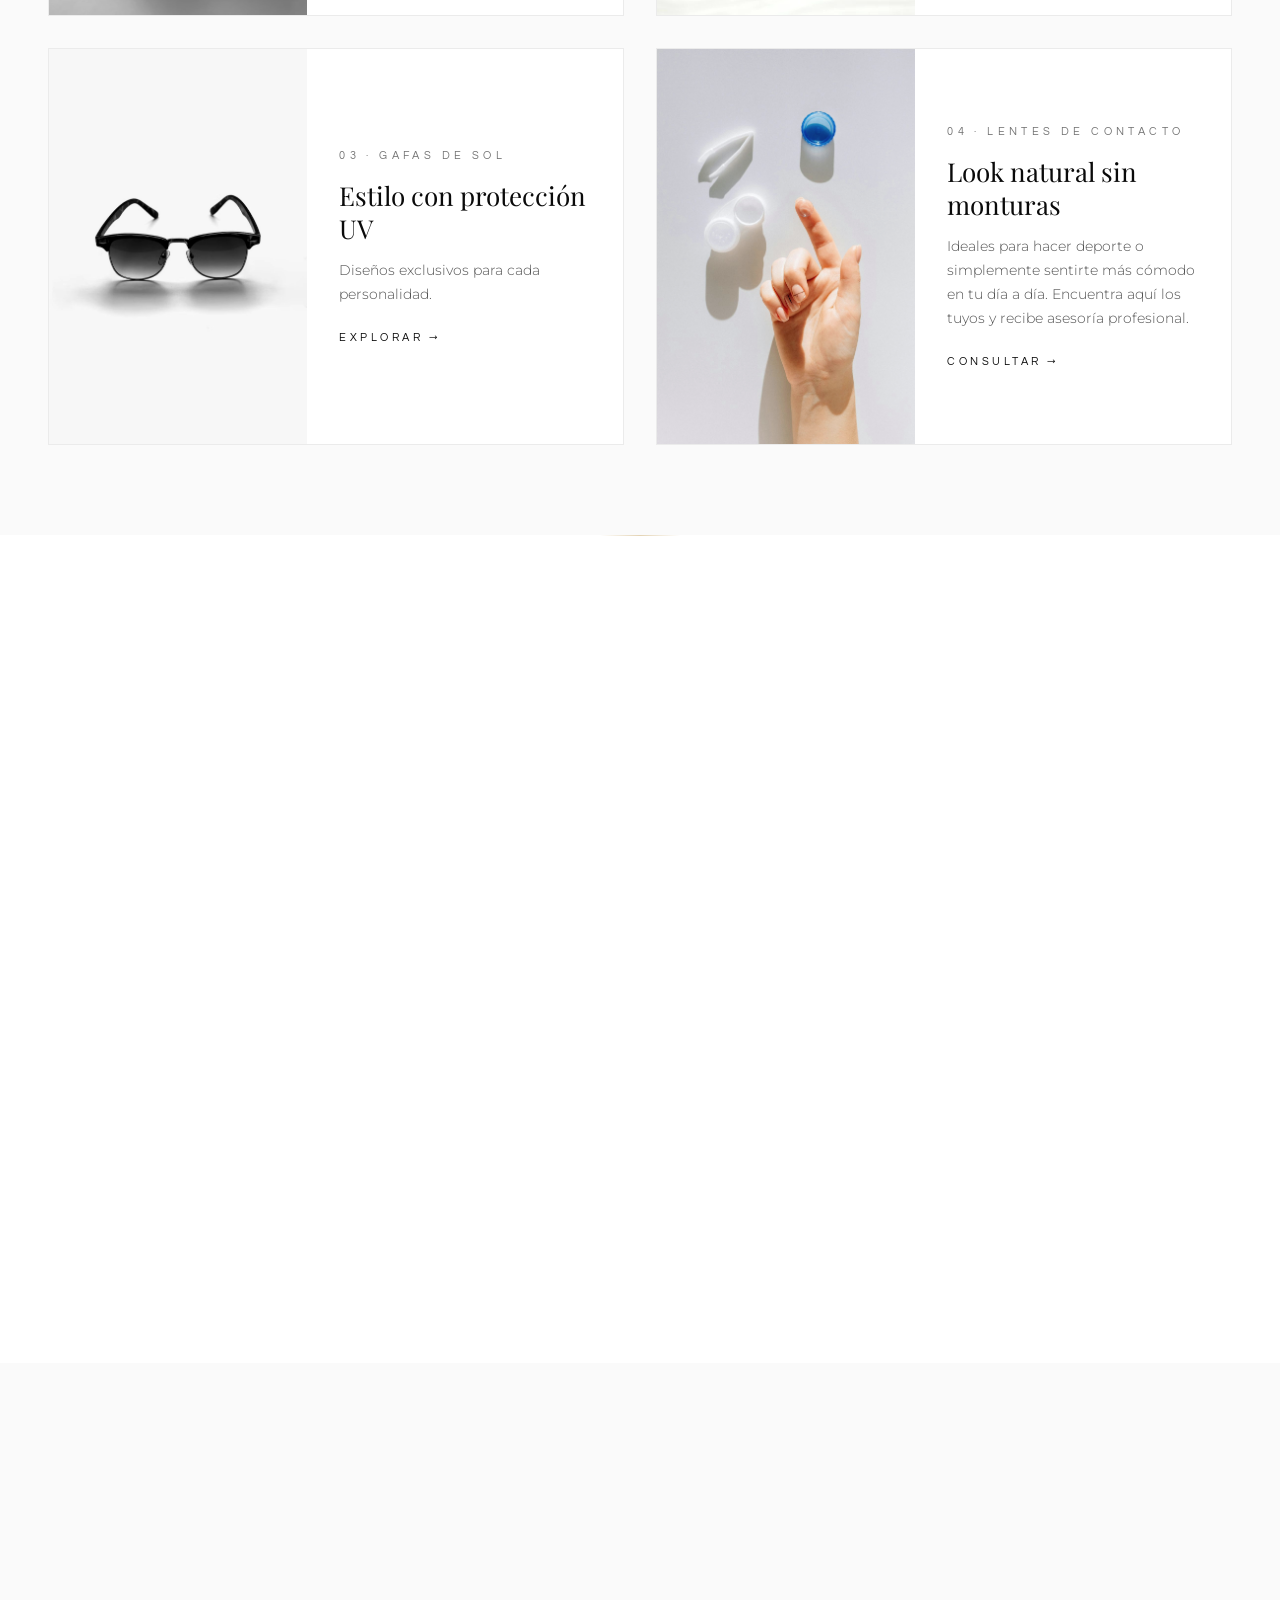
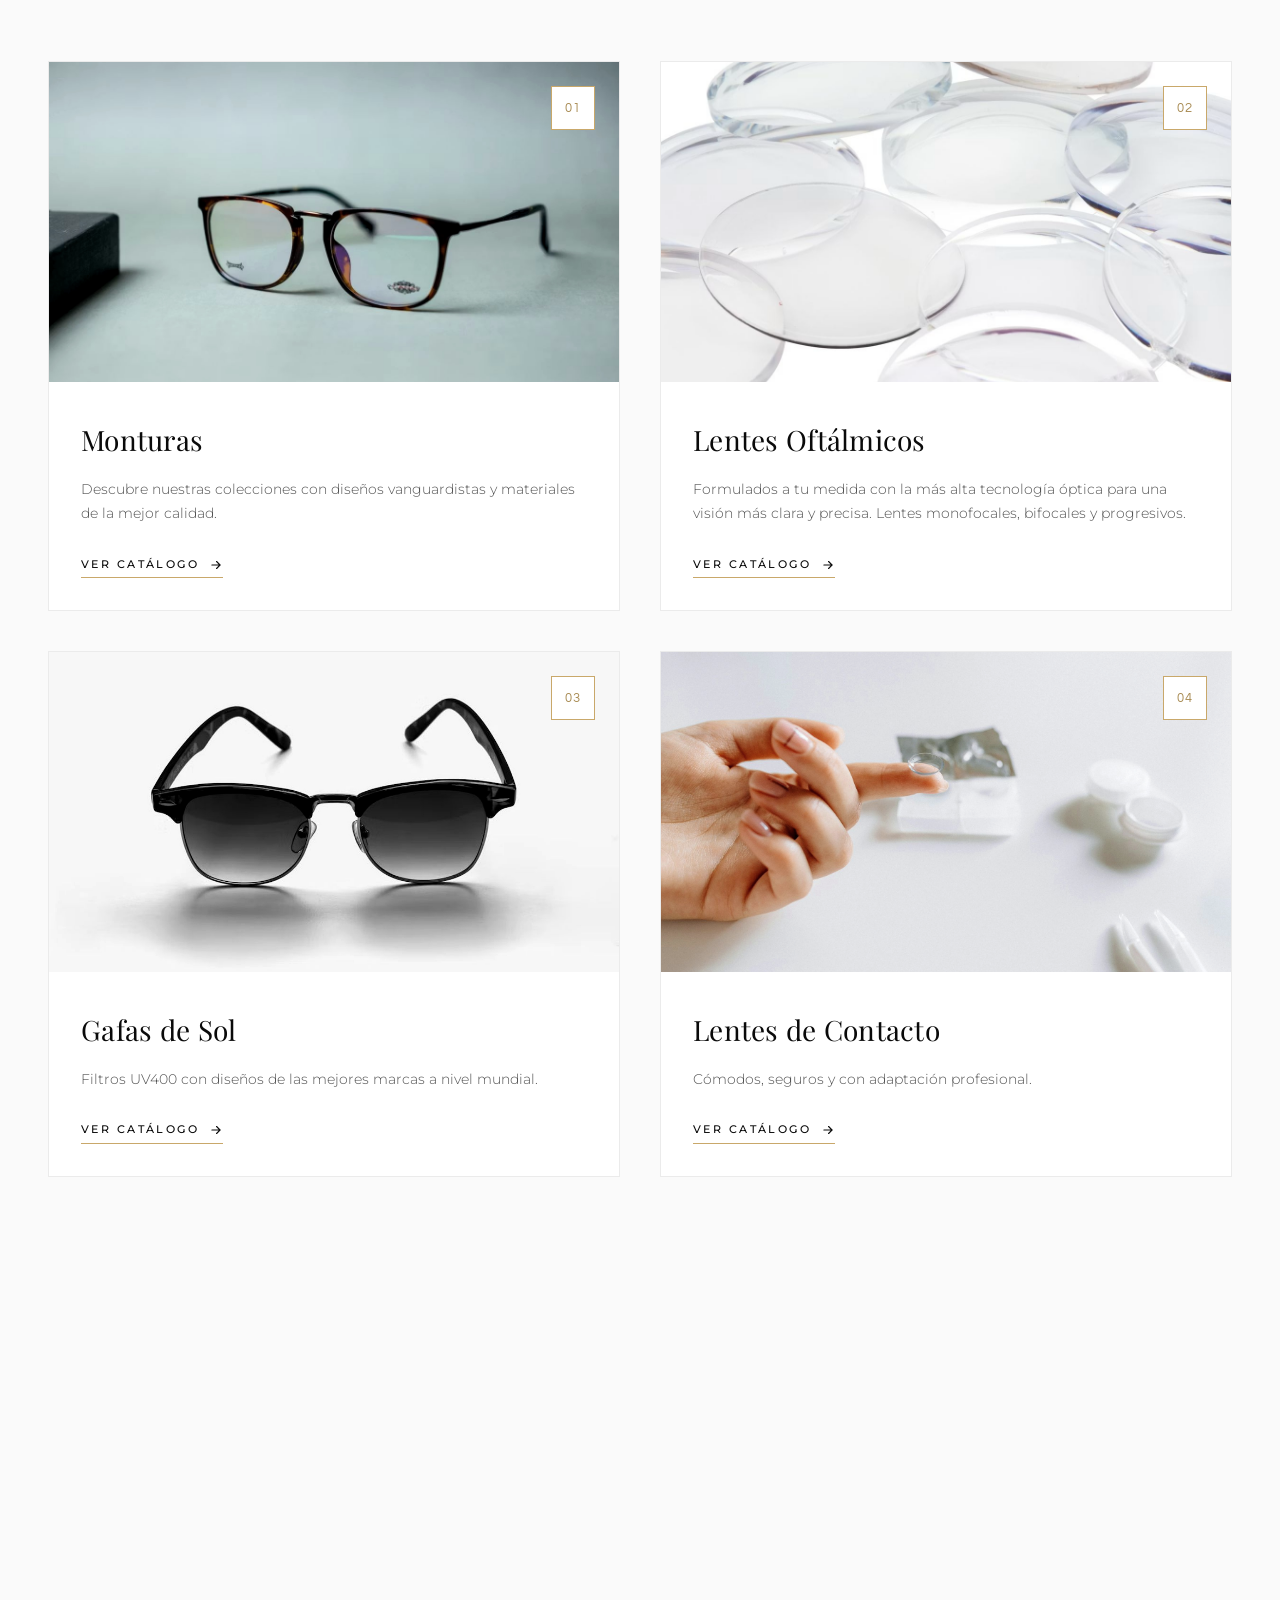
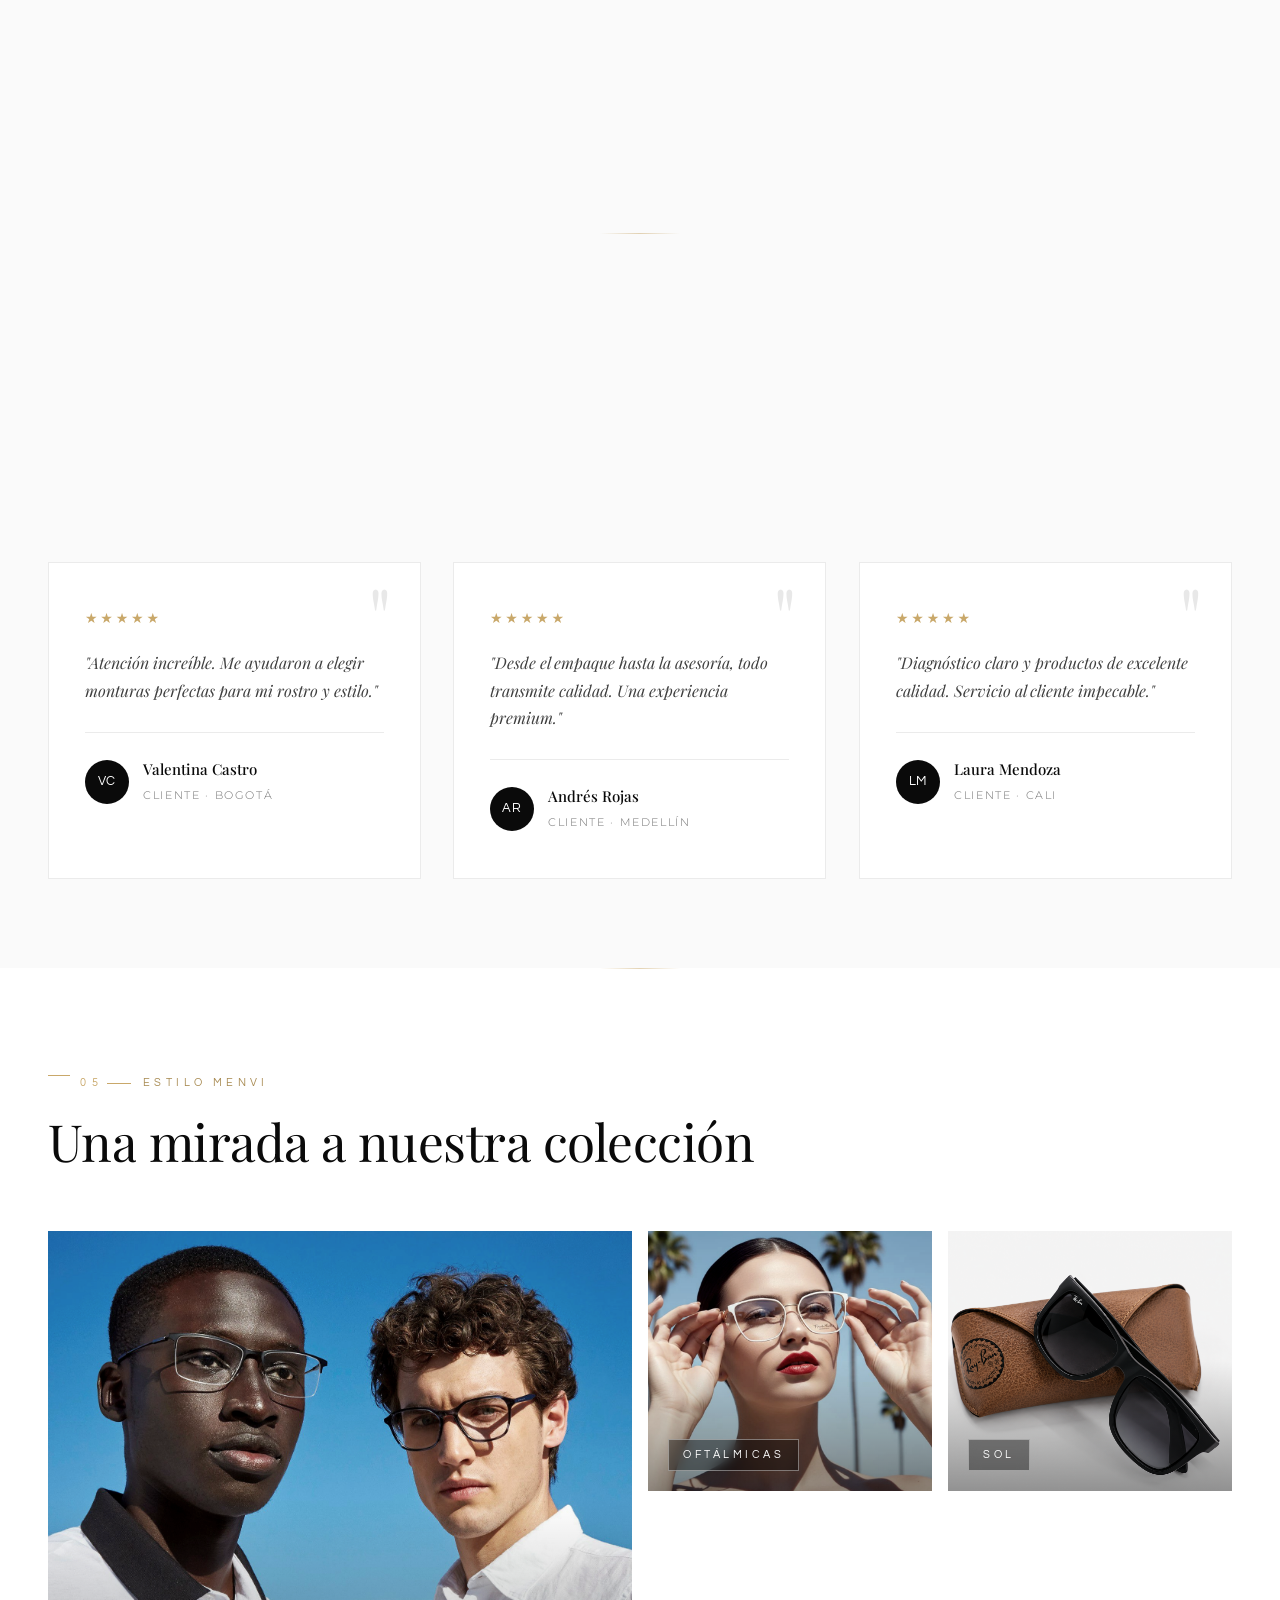
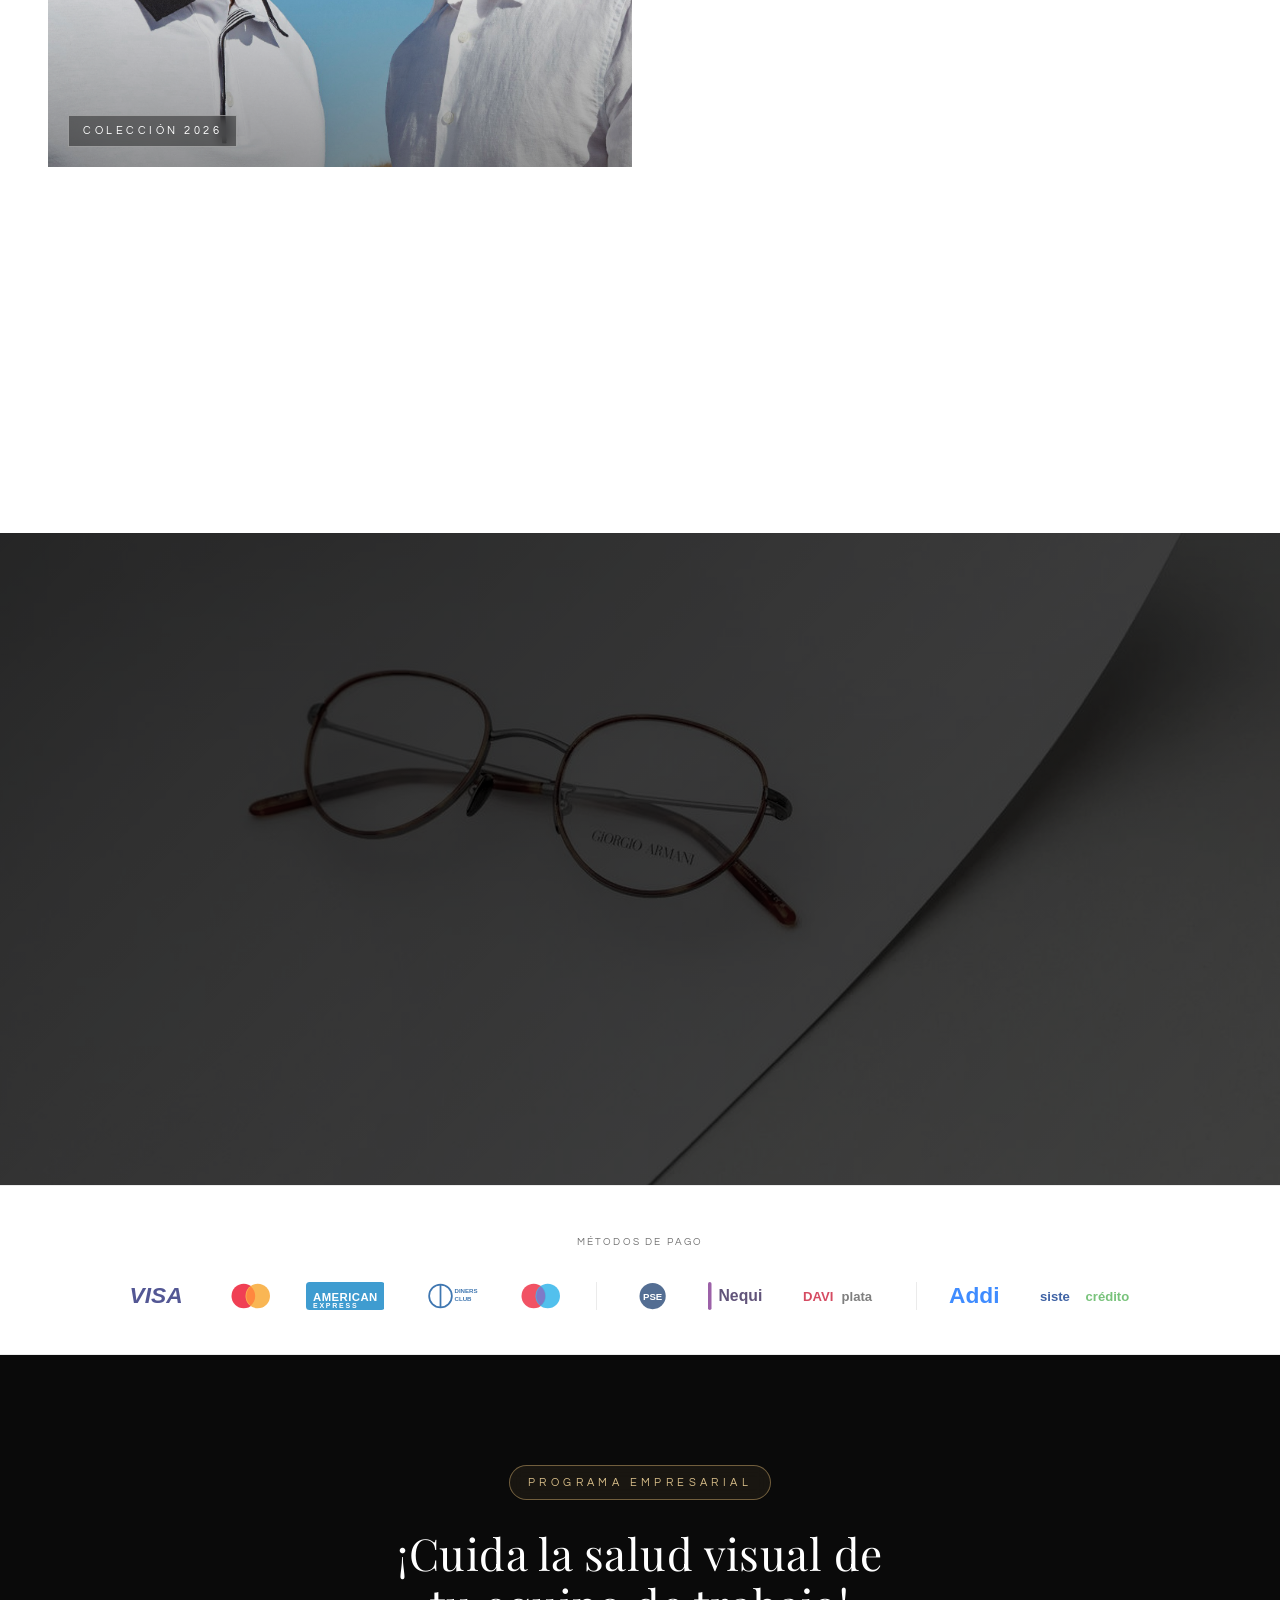
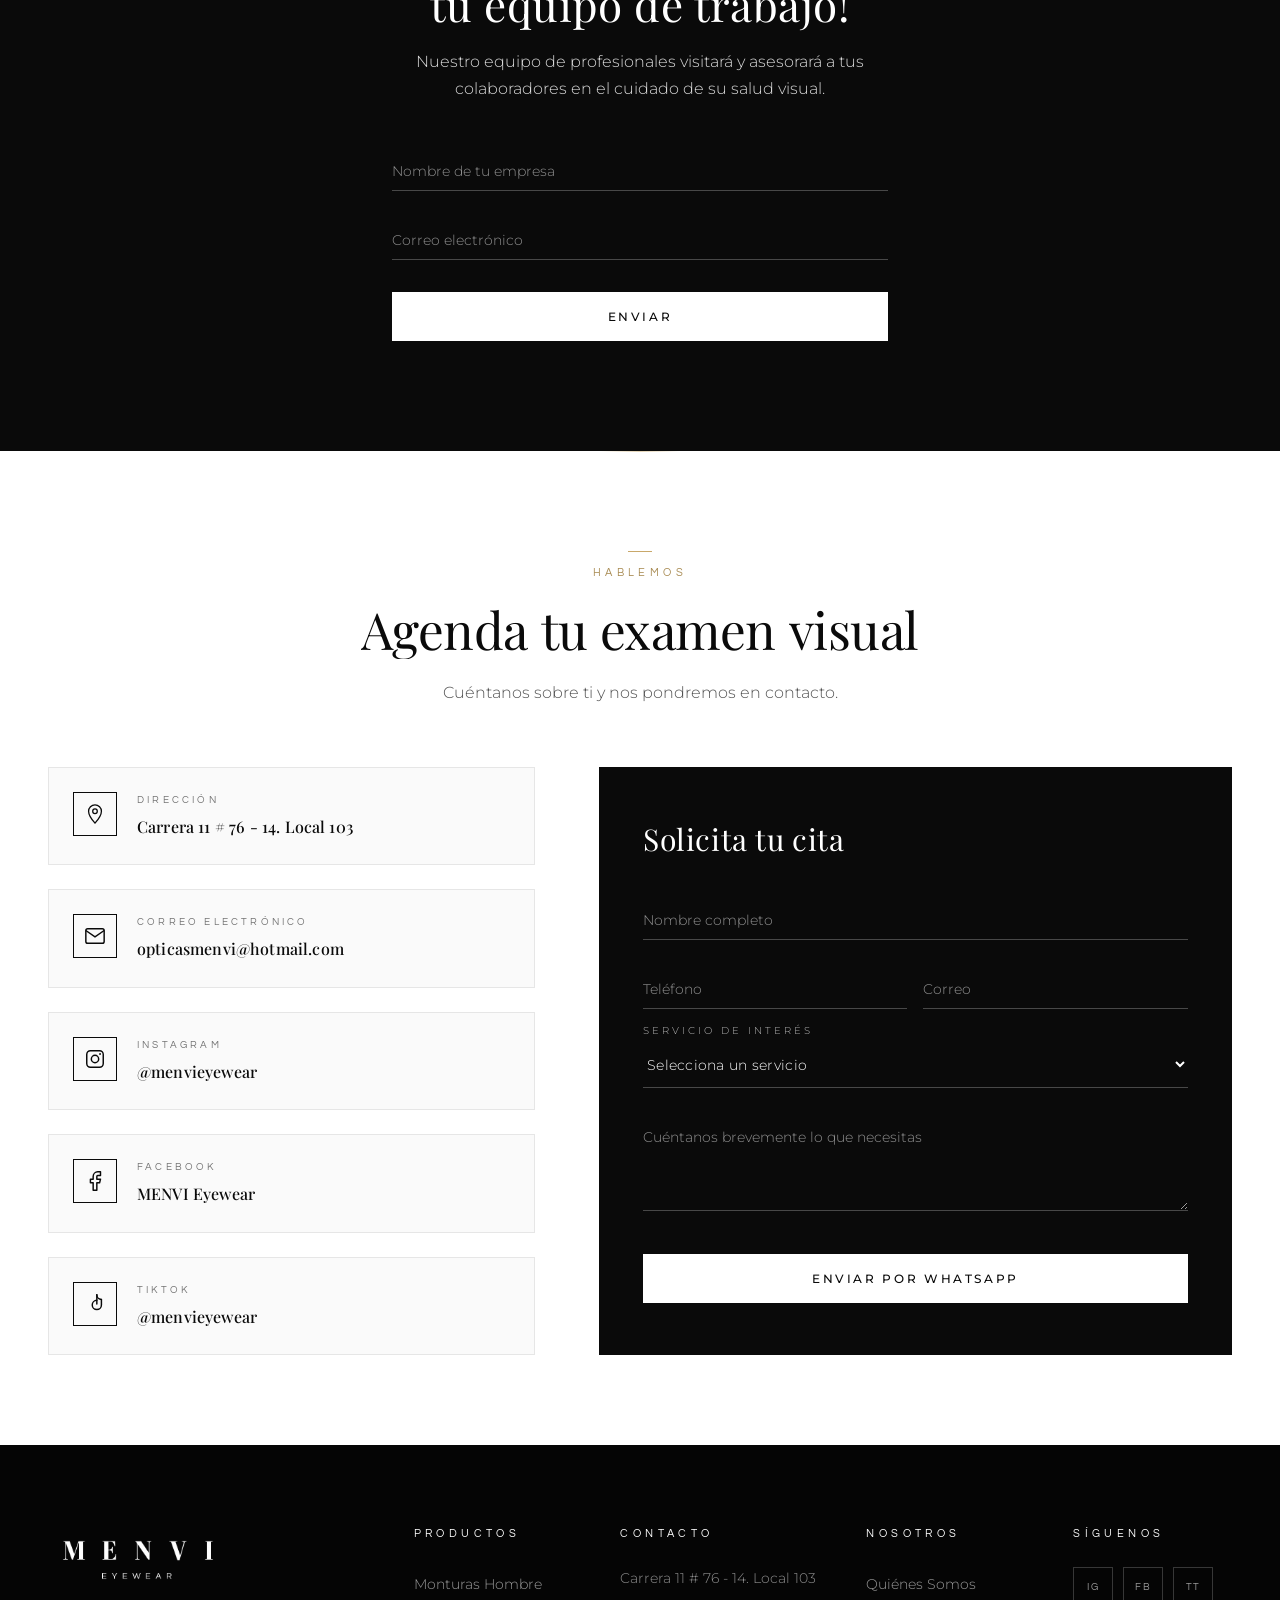
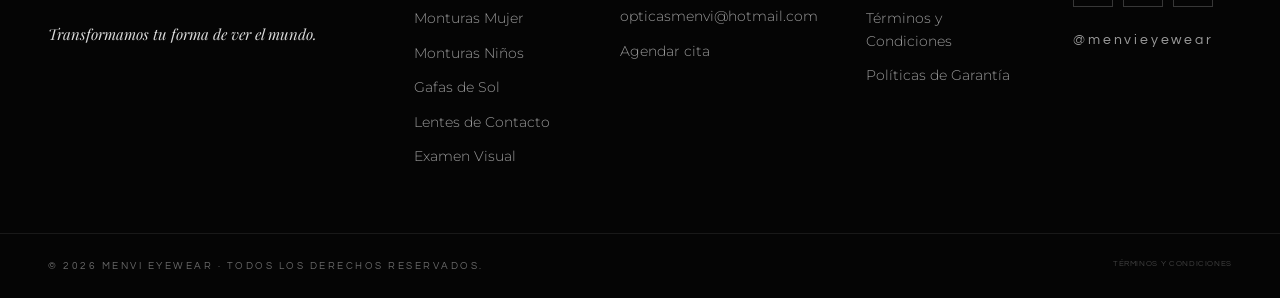
==== commit c9db8b07: "feat: sección "Programa Empresarial" en el inicio + fix de WhatsApp Agrega una nueva sección antes d" ====
--- a/index.html
+++ b/index.html
@@ -565,6 +565,26 @@
   </div>
 </section>
 
+<!-- EMPRESAS -->
+<section class="empresas" id="empresas">
+  <div class="empresas-wrap">
+    <span class="cta-banner-kicker">Programa Empresarial</span>
+    <h2 class="cta-banner-title empresas-title">¡Cuida la salud visual de tu equipo de trabajo!</h2>
+    <p class="cta-banner-text">Nuestro equipo de profesionales visitará y asesorará a tus colaboradores en el cuidado de su salud visual.</p>
+    <form class="empresas-form" id="empresaForm" onsubmit="enviarEmpresaWA(event)">
+      <div class="field">
+        <input type="text" name="empresa" required placeholder=" " />
+        <label>Nombre de tu empresa</label>
+      </div>
+      <div class="field">
+        <input type="email" name="correo" required placeholder=" " />
+        <label>Correo electrónico</label>
+      </div>
+      <button type="submit" class="btn btn-light btn-full">Enviar</button>
+    </form>
+  </div>
+</section>
+
 <!-- CONTACTO -->
 <section class="contacto" id="contacto">
   <div class="contacto-wrap">
--- a/styles.css
+++ b/styles.css
@@ -1455,6 +1455,28 @@
 .cta-banner-actions {
   display: flex; gap: 14px; flex-wrap: wrap;
   justify-content: center;
+}
+
+/* ============ EMPRESAS ============ */
+.empresas {
+  padding: 110px 0;
+  background: var(--black);
+  text-align: center;
+}
+.empresas-wrap {
+  max-width: 560px;
+  margin: 0 auto;
+  padding: 0 32px;
+}
+.empresas-title { font-size: clamp(28px, 4.4vw, 44px); }
+.empresas-form {
+  text-align: left;
+  margin-top: 44px;
+}
+.empresas-form .btn { margin-top: 8px; }
+
+@media (max-width: 640px) {
+  .empresas { padding: 70px 0; }
 }
 
 /* ============ FRASE DESTACADA ============ */
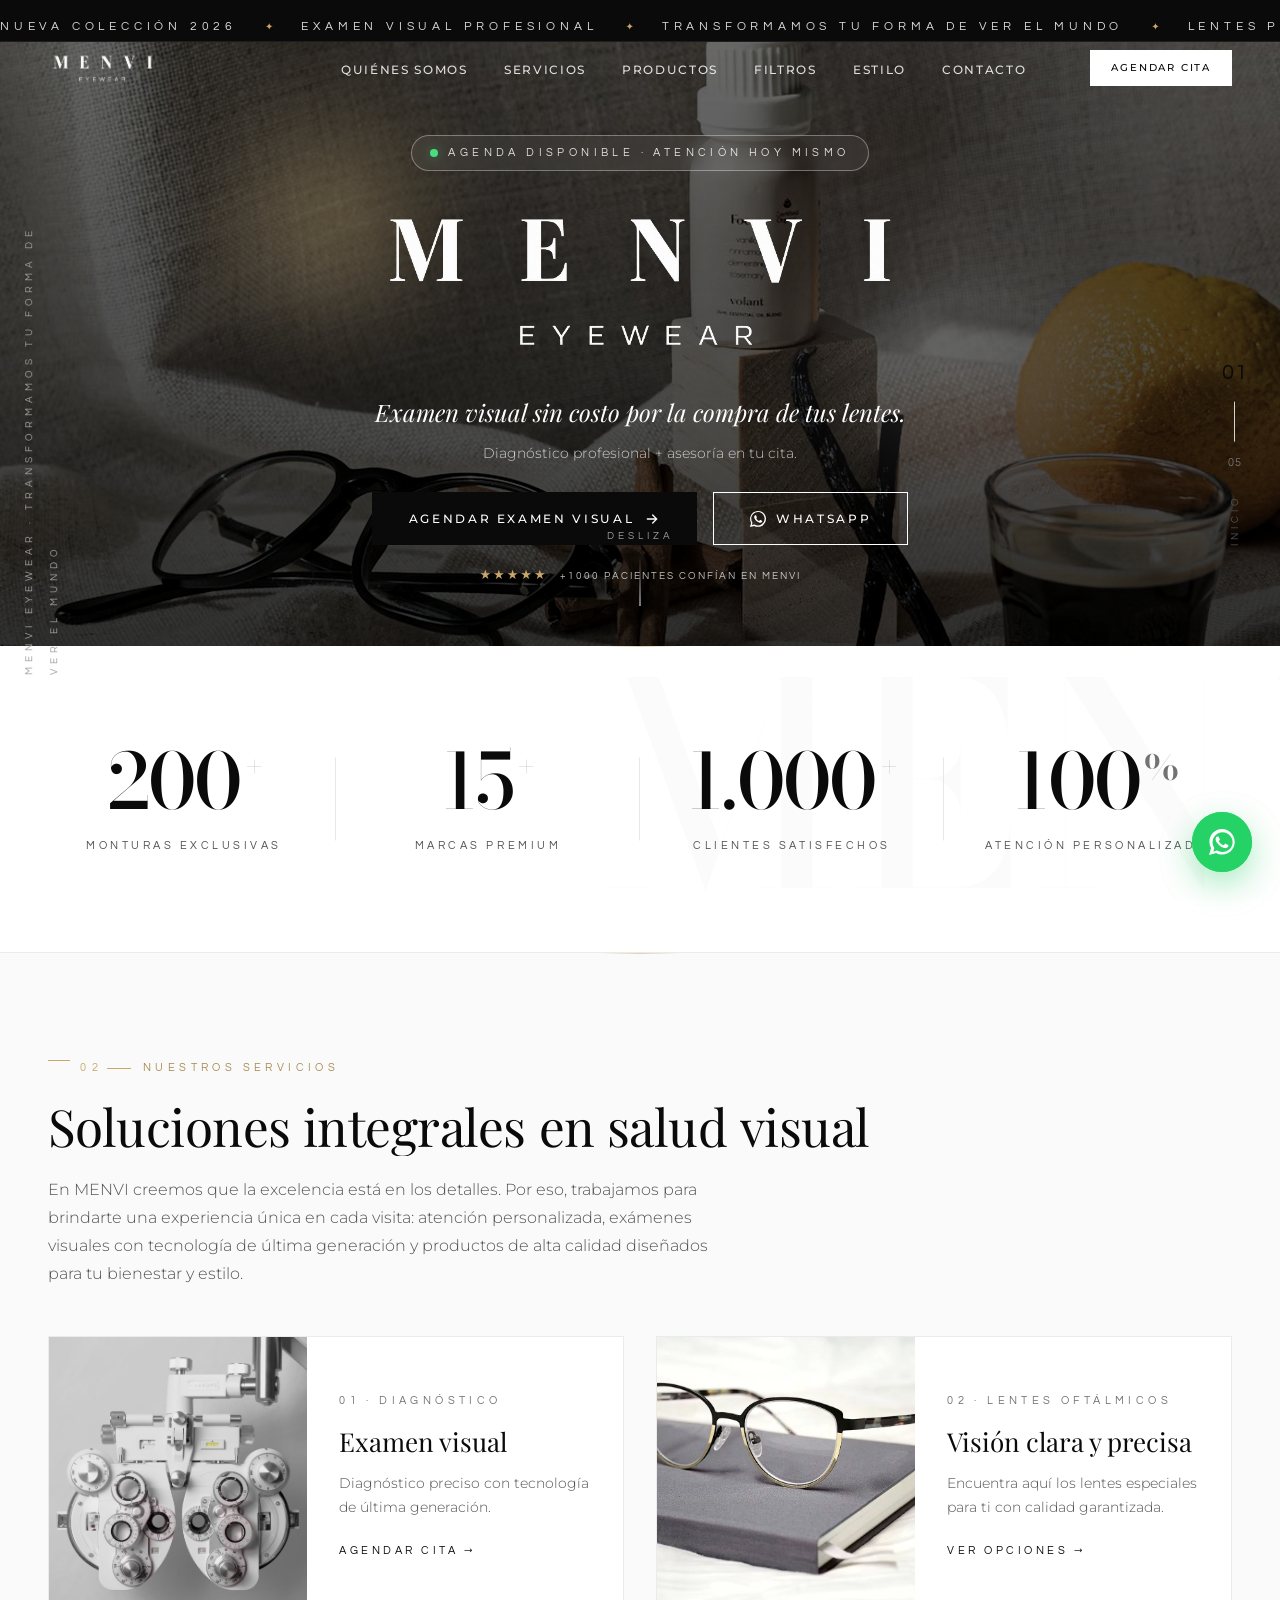
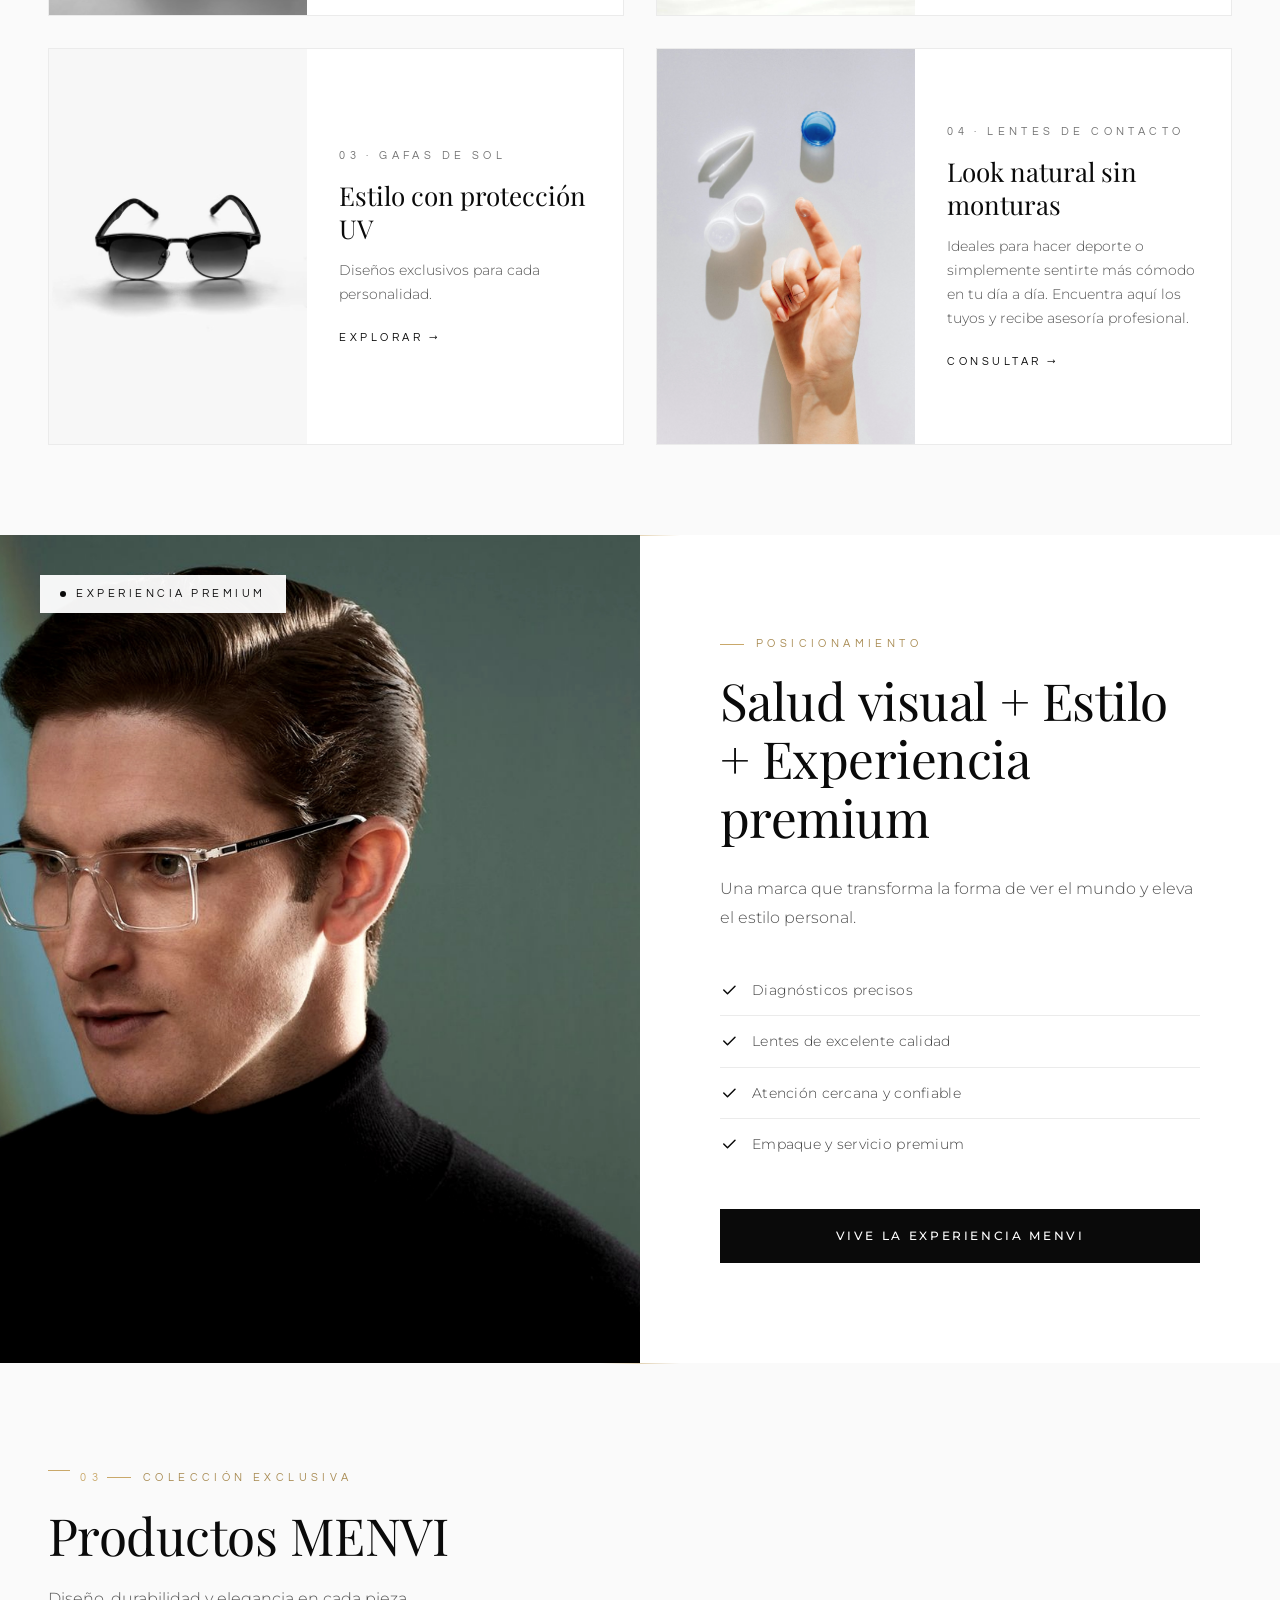
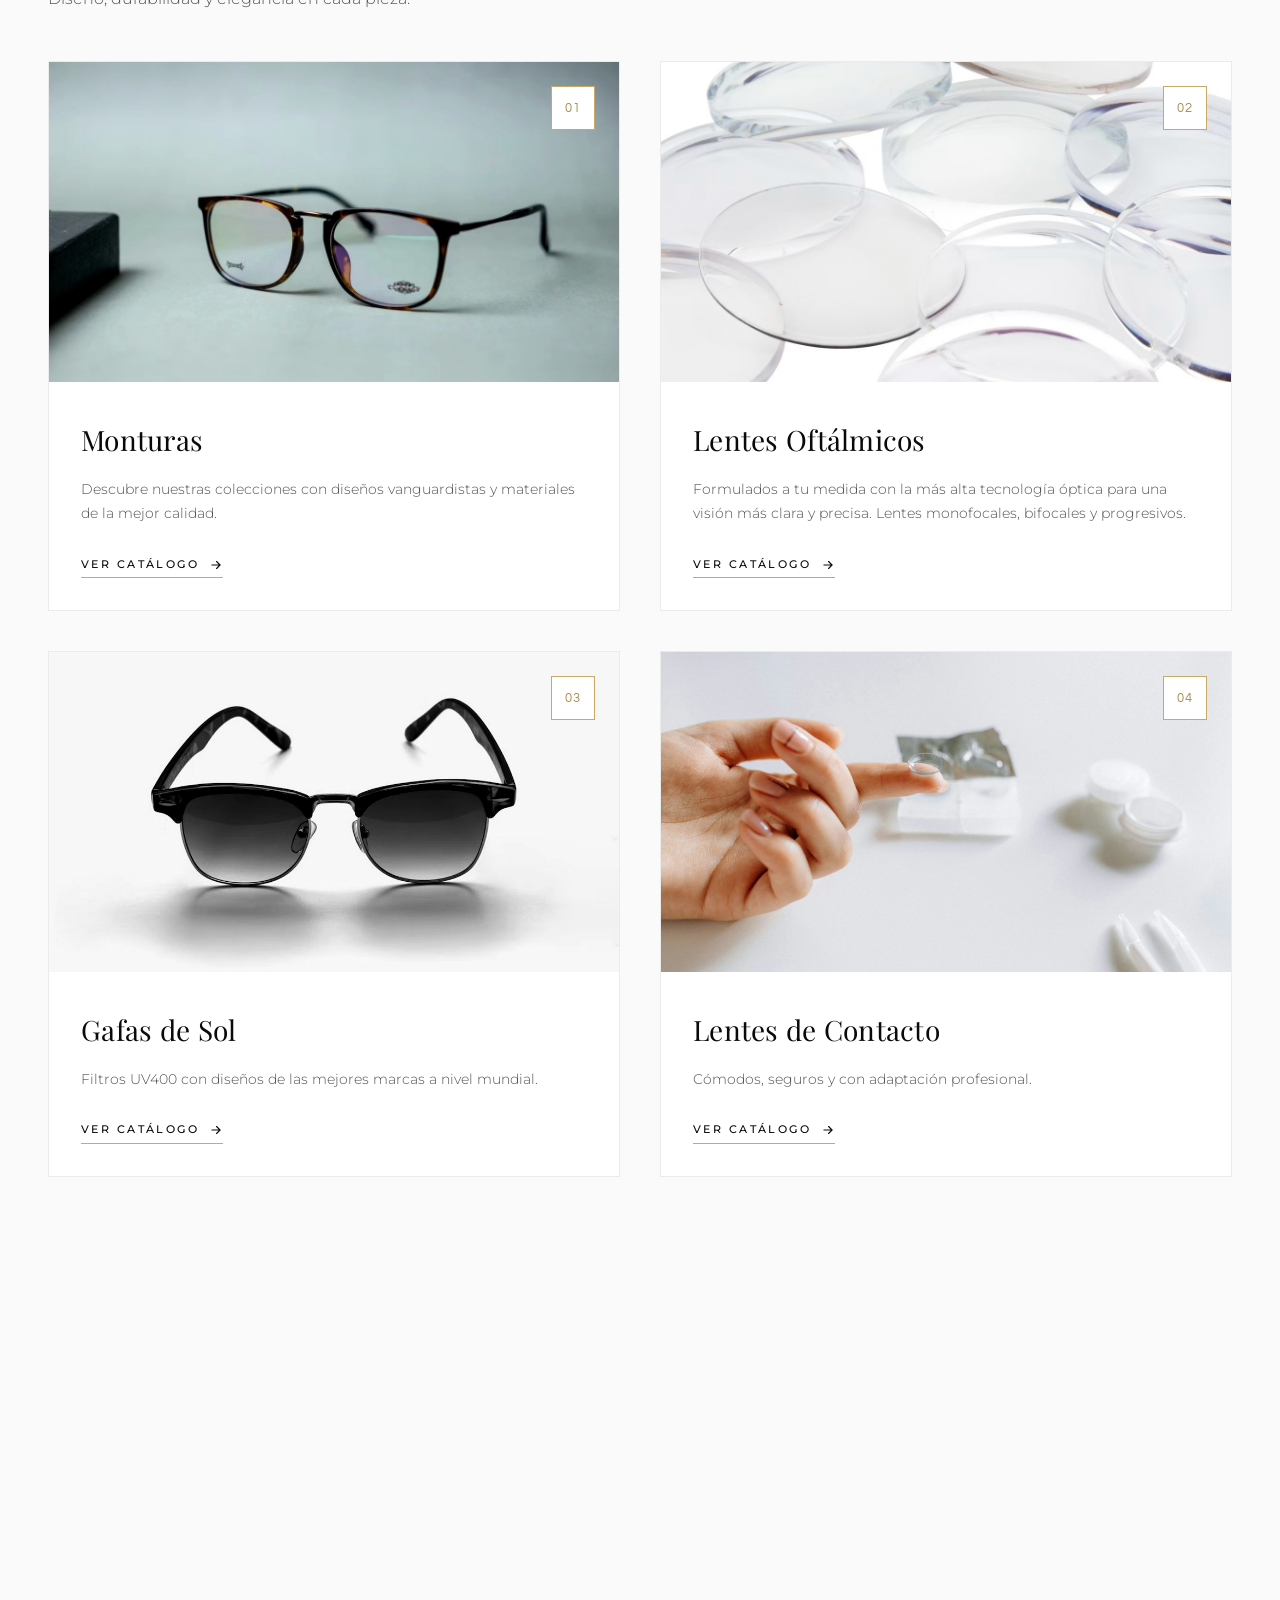
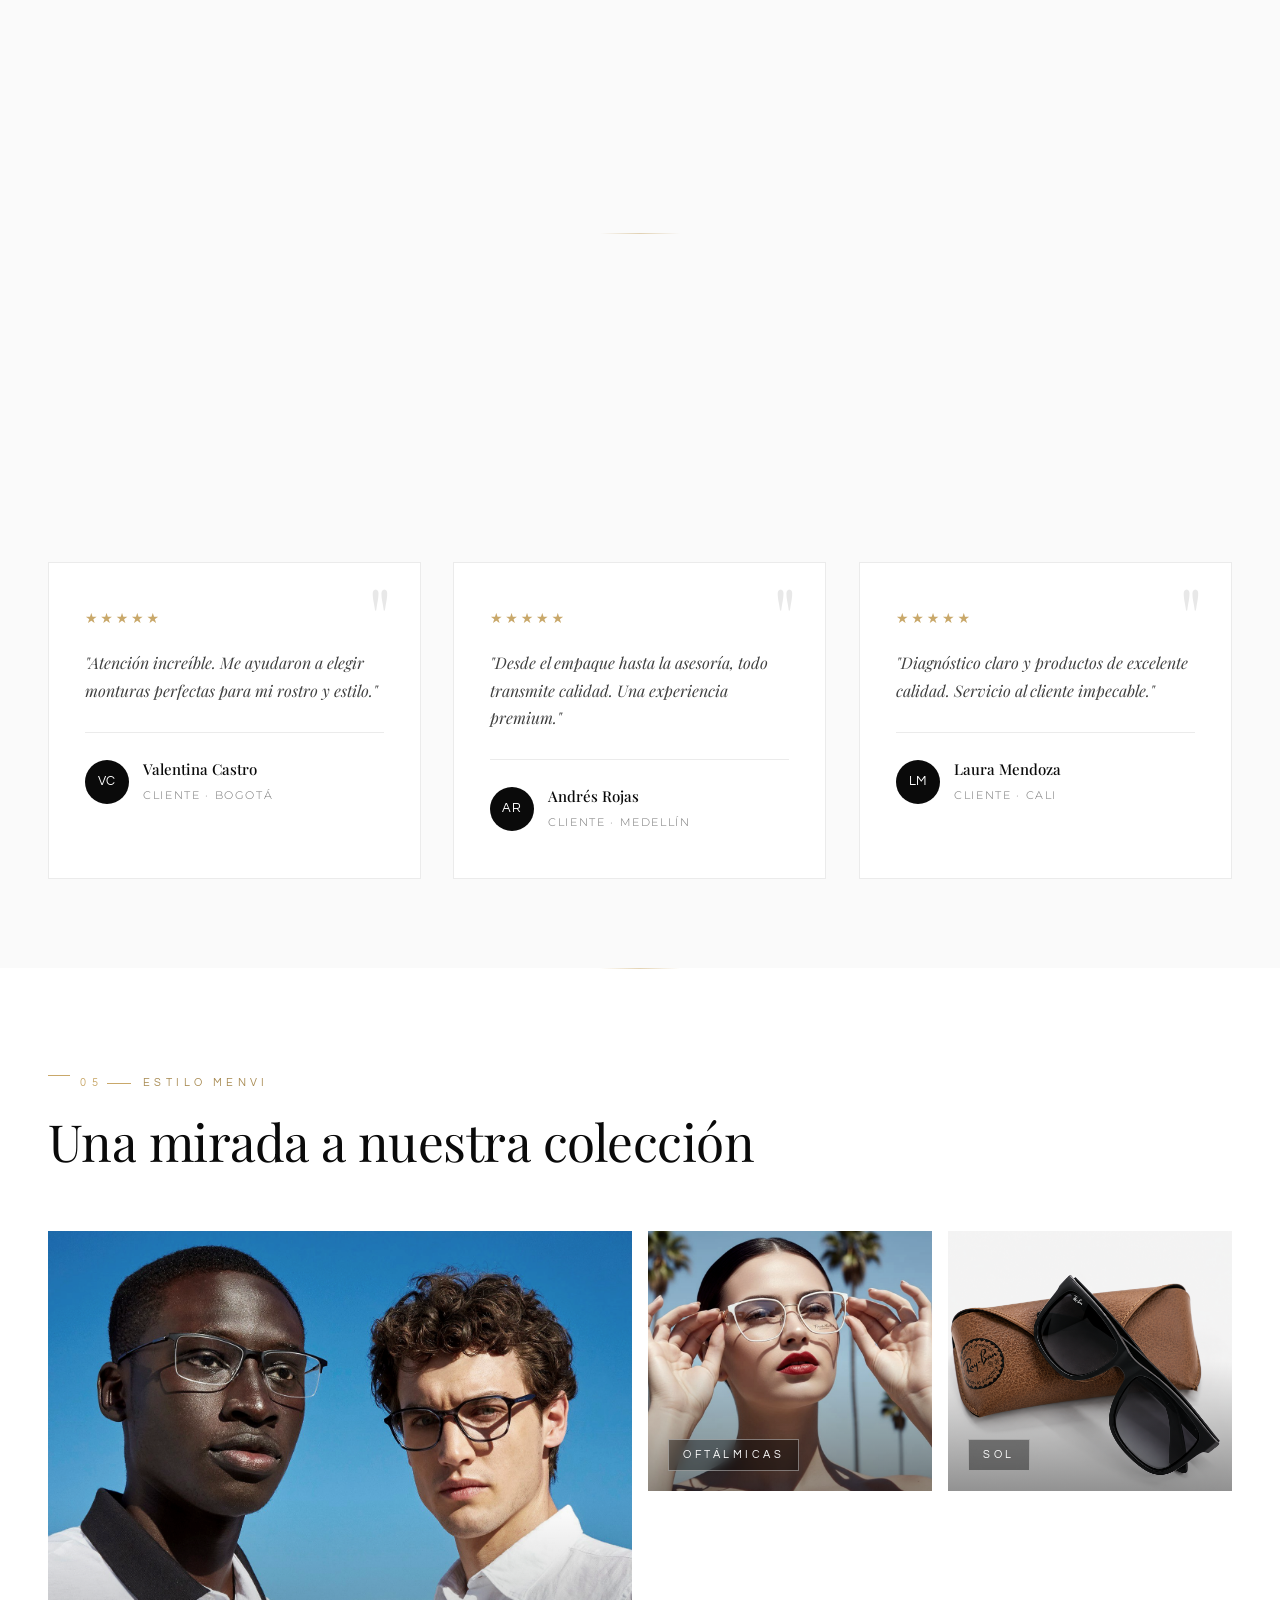
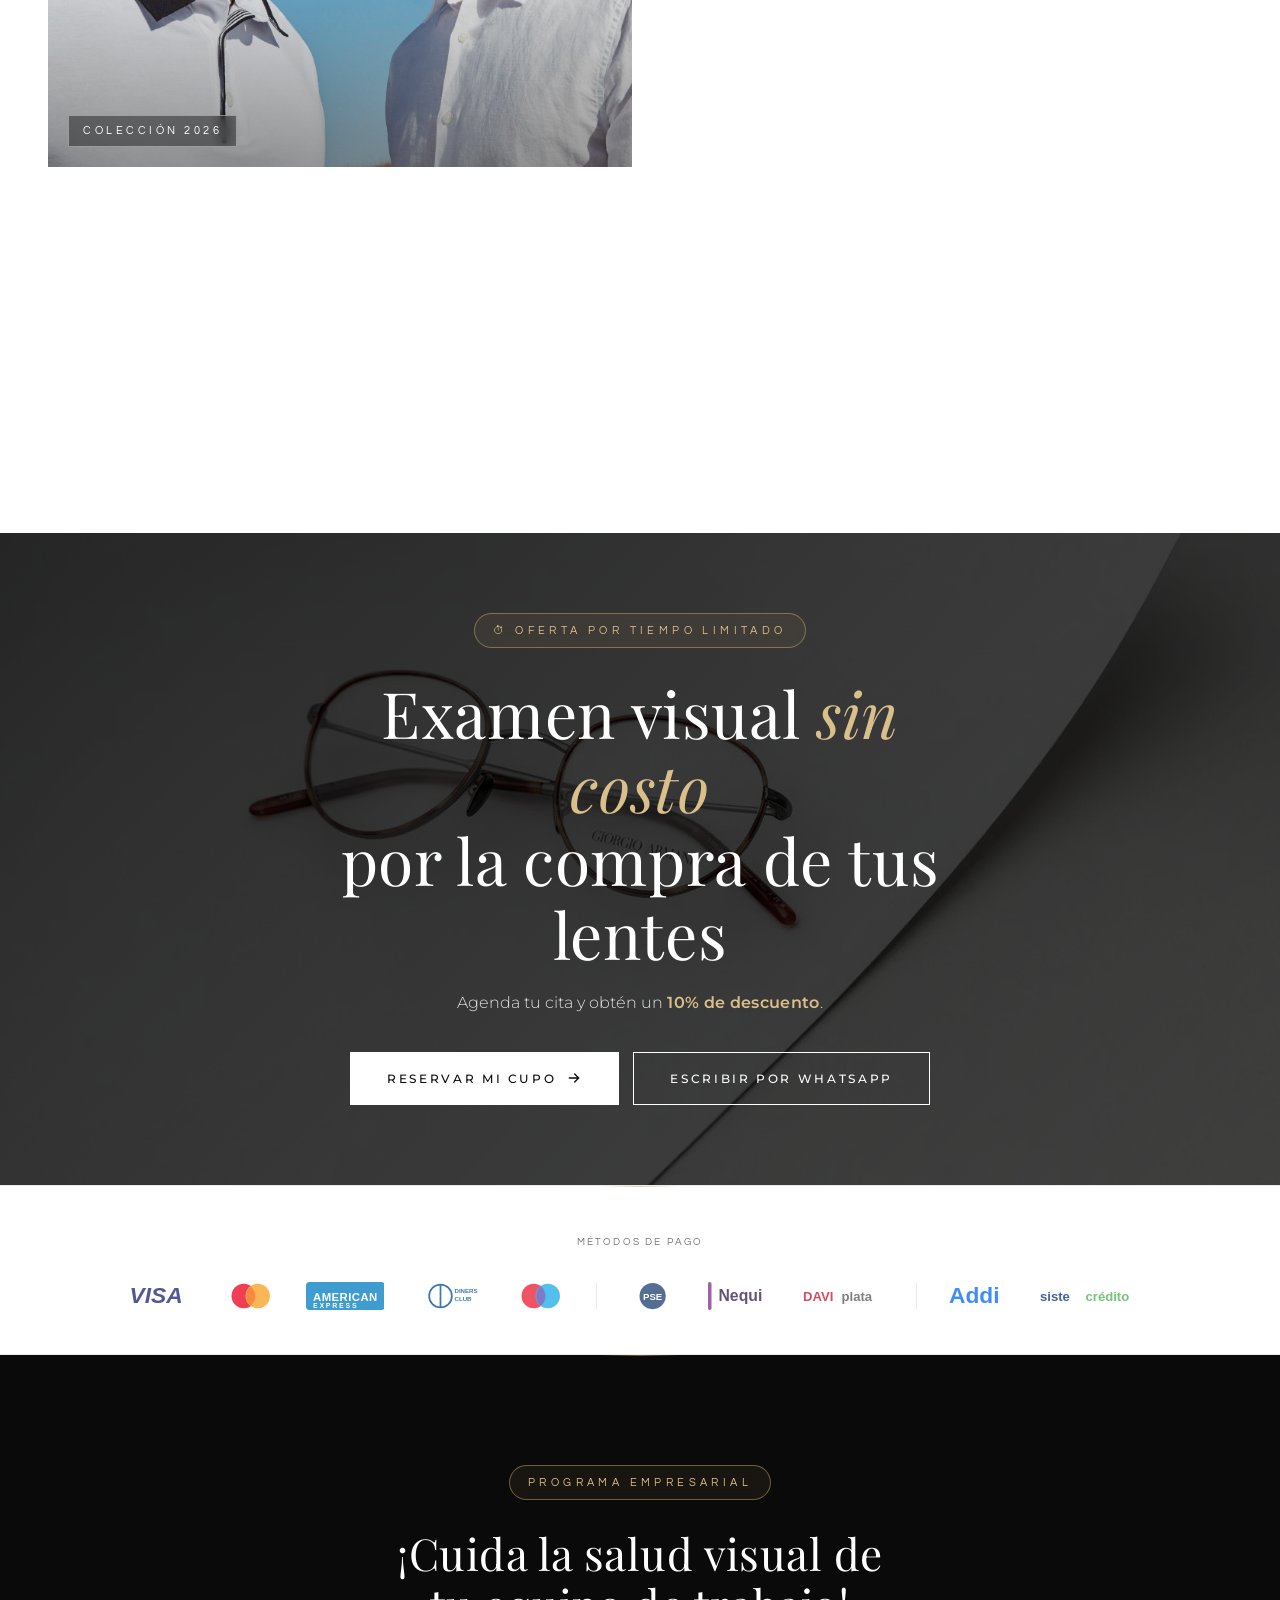
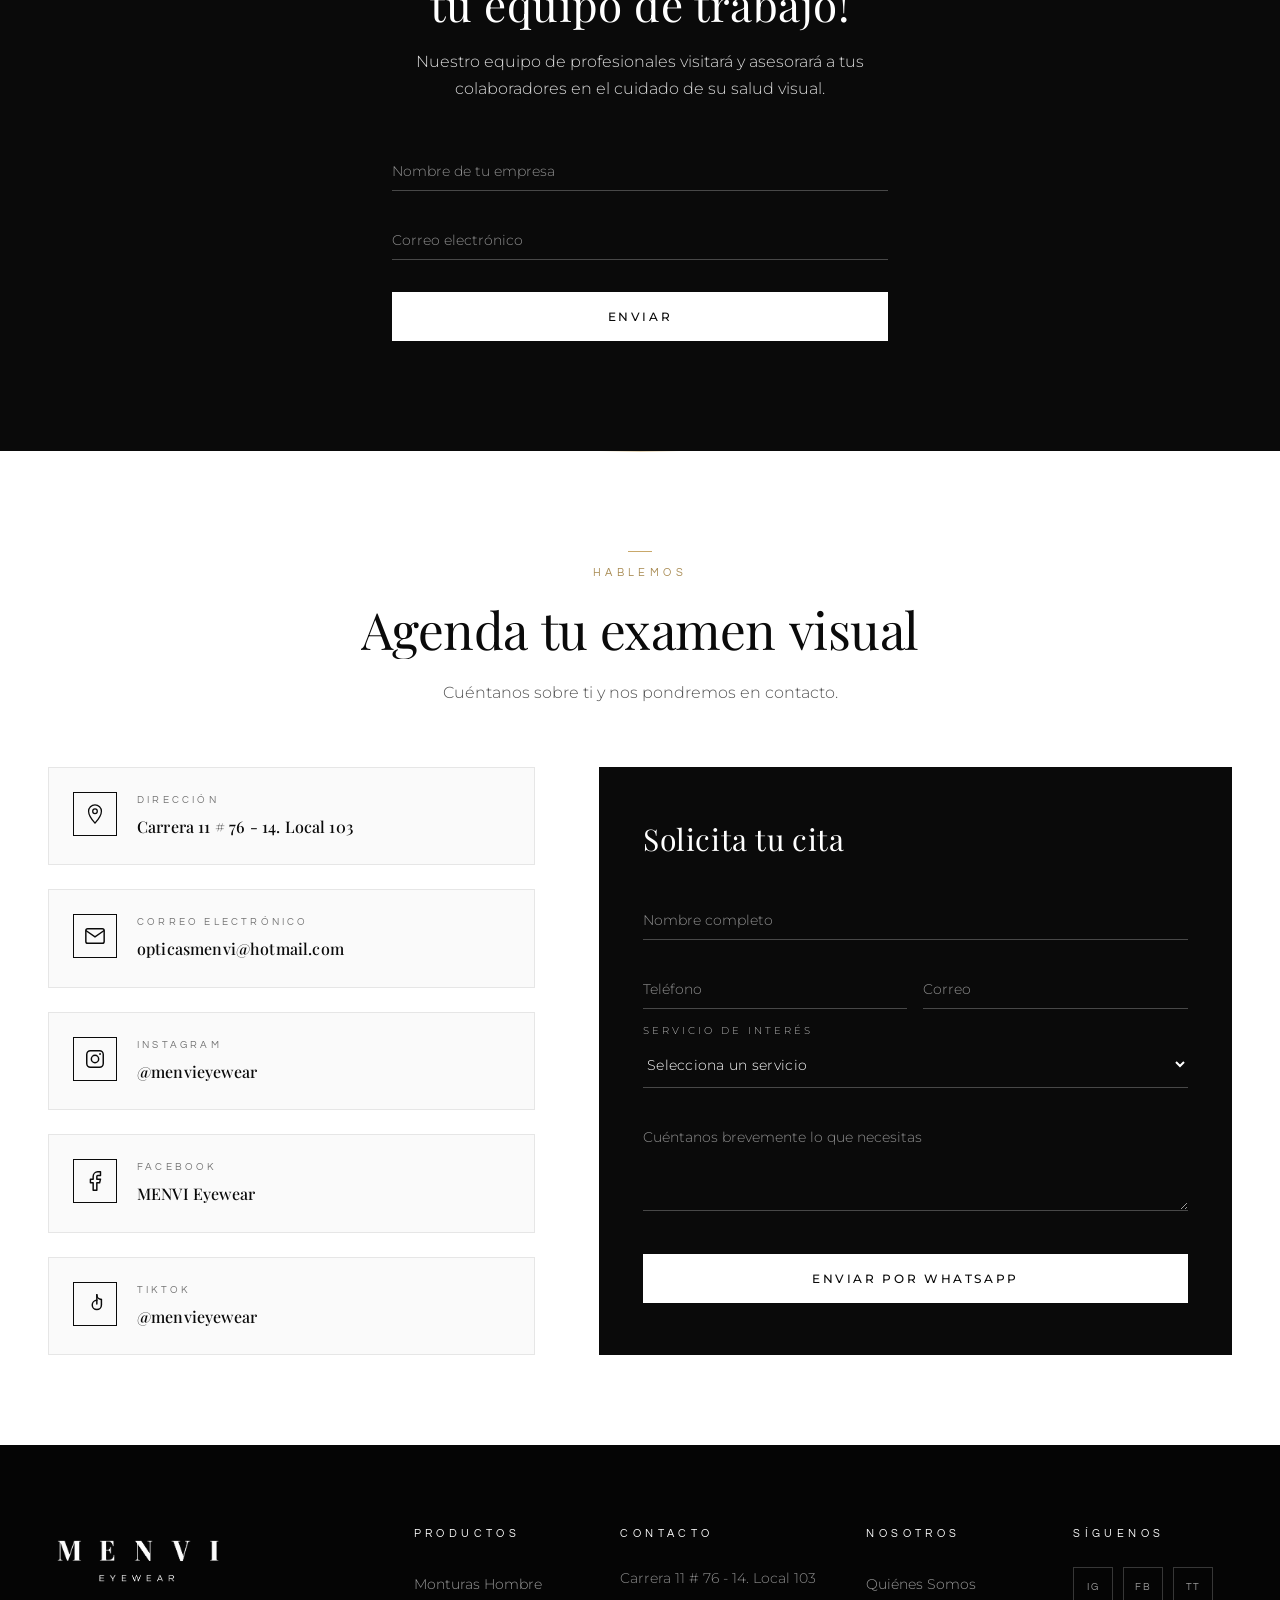
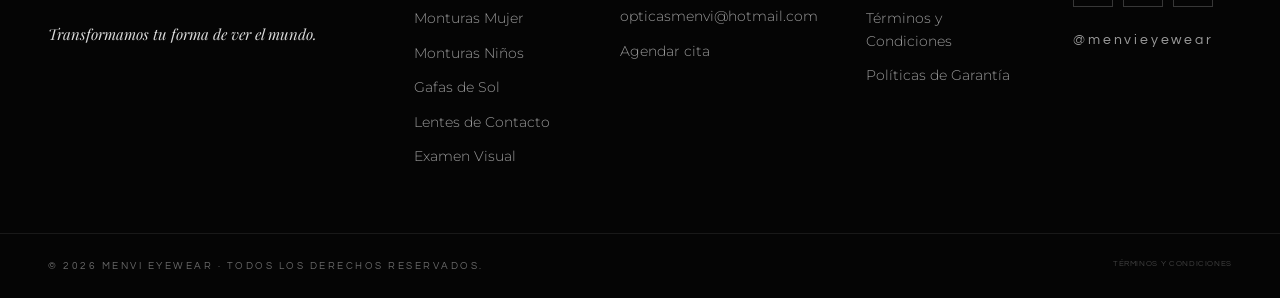
==== commit d6fd77ac: "feat: enlaces de galería, logo nítido y visor con zoom en productos - Los 7 tiles de "Una mirada a n" ====
--- a/index.html
+++ b/index.html
@@ -411,34 +411,34 @@
     </div>
 
     <div class="h-scroll h-scroll-pair gal-grid">
-      <div class="gal-item wide">
+      <a href="monturas.html" class="gal-item wide">
         <img src="imgs2/p2-011.jpg" alt="Colección MENVI" loading="lazy" />
         <span class="gal-item-tag">Colección 2026</span>
-      </div>
-      <div class="gal-item">
+      </a>
+      <a href="monturas.html" class="gal-item">
         <img src="imgs2/p2-003.jpg" alt="Monturas elegantes" loading="lazy" />
         <span class="gal-item-tag">Oftálmicas</span>
-      </div>
-      <div class="gal-item">
+      </a>
+      <a href="gafas-sol.html" class="gal-item">
         <img src="imgs2/sol1.png" alt="Gafas de sol" loading="lazy" />
         <span class="gal-item-tag">Sol</span>
-      </div>
-      <div class="gal-item">
+      </a>
+      <a href="monturas.html" class="gal-item">
         <img src="imgs2/p1-005.jpg" alt="Detalle premium" loading="lazy" />
         <span class="gal-item-tag">Premium</span>
-      </div>
-      <div class="gal-item">
+      </a>
+      <a href="monturas.html" class="gal-item">
         <img src="imgs2/p1-009.jpg" alt="Monturas modernas" loading="lazy" />
         <span class="gal-item-tag">Modernas</span>
-      </div>
-      <div class="gal-item">
+      </a>
+      <a href="monturas.html" class="gal-item">
         <img src="imgs2/p2-001.jpg" alt="Estilo MENVI" loading="lazy" />
         <span class="gal-item-tag">Estilo</span>
-      </div>
-      <div class="gal-item">
+      </a>
+      <a href="#contacto" class="gal-item">
         <img src="imgs2/p2-009.jpg" alt="Lentes de contacto" loading="lazy" />
         <span class="gal-item-tag">Contacto</span>
-      </div>
+      </a>
     </div>
   </div>
 </section>
--- a/styles.css
+++ b/styles.css
@@ -2056,6 +2056,9 @@
   position: relative;
   overflow: hidden;
   cursor: pointer;
+  display: block;
+  color: inherit;
+  text-decoration: none;
 }
 .gal-item.wide {
   grid-column: span 2;
